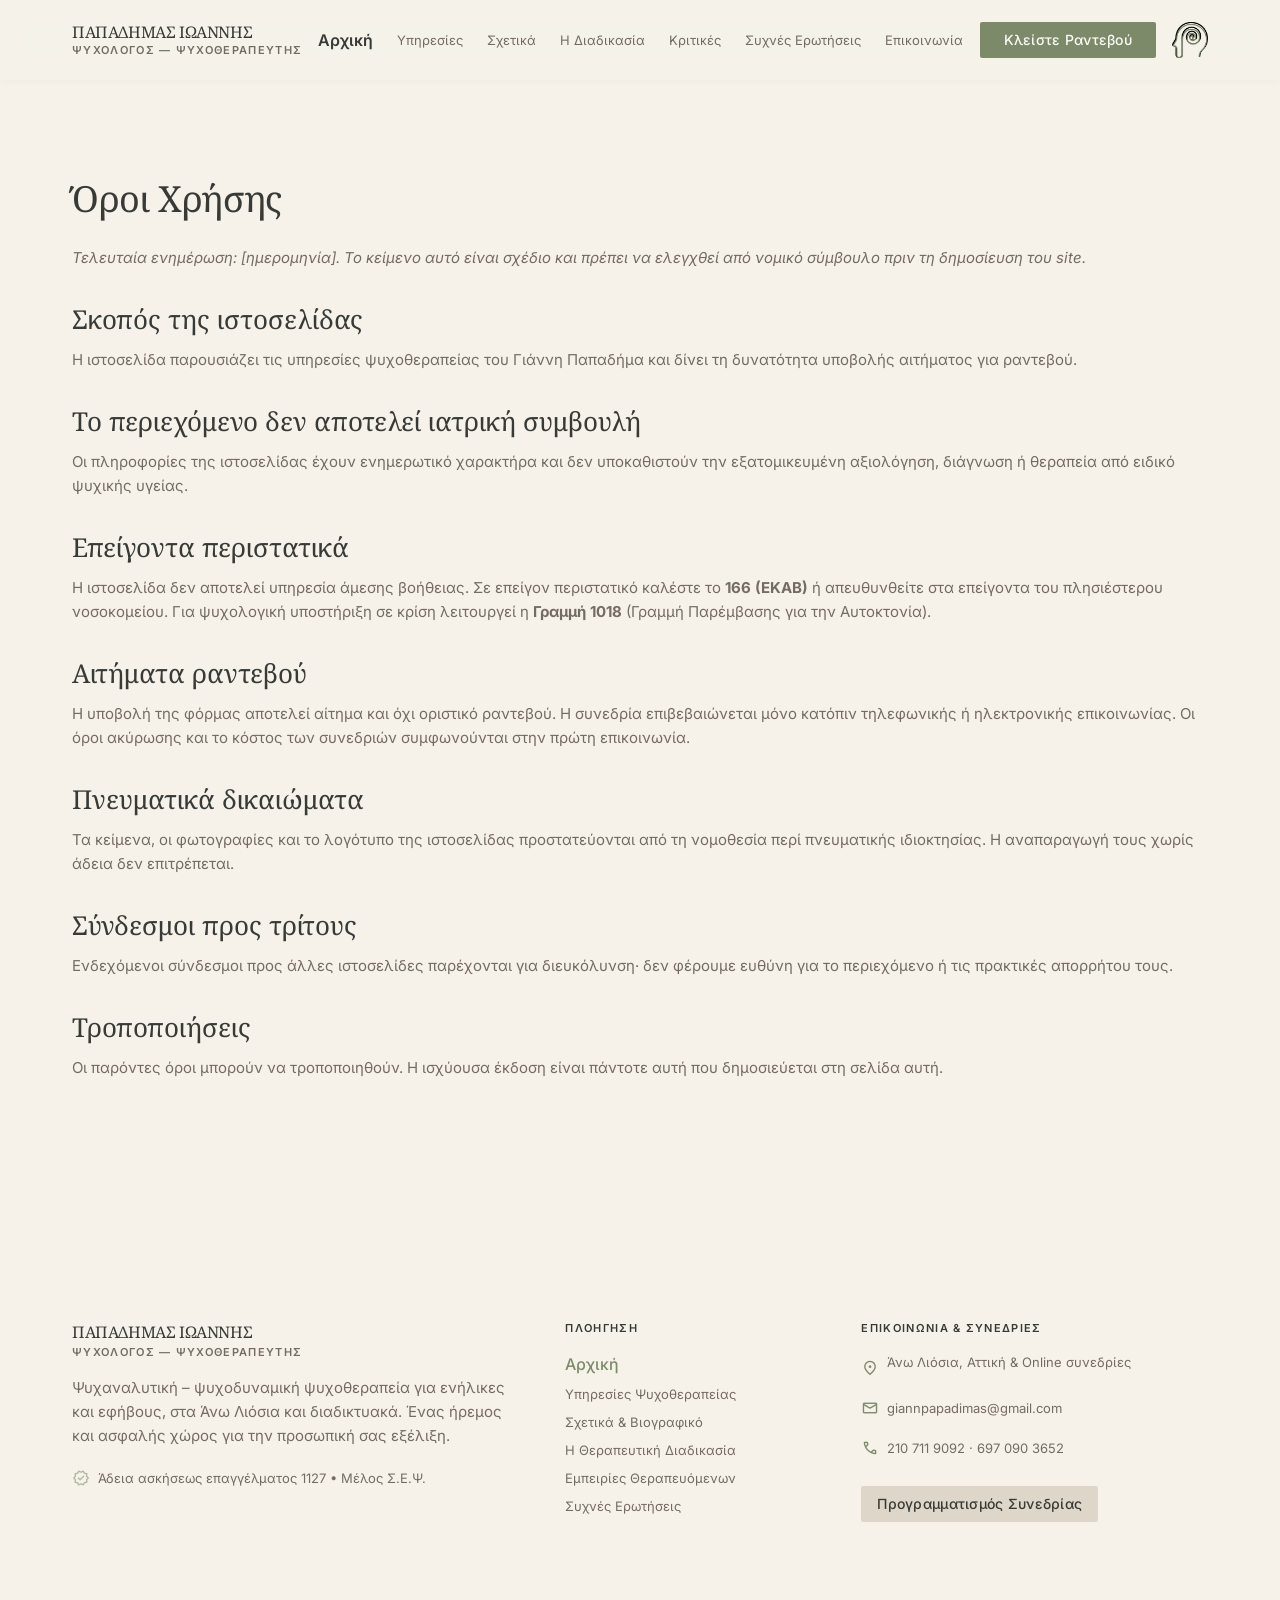
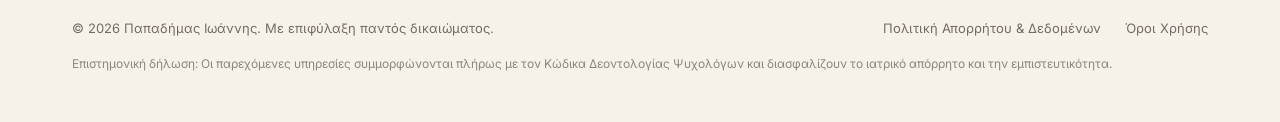
==== oroi-chrisis/index.html @ 51fd32c4 "Δοκιμαστική στατική έκδοση του site του ψυχολόγου Παράγεται από το WordPress έργο psychologist-site." ====
<!DOCTYPE html>
<html lang="el">
<head>
<meta name="robots" content="noindex, nofollow">
<meta charset="UTF-8">
<meta name="viewport" content="width=device-width, initial-scale=1.0">
<title>Όροι Χρήσης &#8211; Παπαδήμας Ιωάννης — Ψυχολόγος</title>
<meta name='robots' content='max-image-preview:large' />
<link rel="preconnect" href="https://fonts.googleapis.com">
<link rel="preconnect" href="https://fonts.gstatic.com" crossorigin>
<link rel="icon" href="../assets/img/favicon.png">
<meta name="theme-color" content="#FAF8F5">
<link rel='dns-prefetch' href='//fonts.googleapis.com' />


<link rel="alternate" title="oEmbed (JSON)" type="application/json+oembed" href="../wp-json/oembed/1.0/embed?url=http%3A%2F%2Flocalhost%3A8080%2Foroi-chrisis%2F" />
<link rel="alternate" title="oEmbed (XML)" type="text/xml+oembed" href="../wp-json/oembed/1.0/embed?url=http%3A%2F%2Flocalhost%3A8080%2Foroi-chrisis%2F&#038;format=xml" />
<style id='wp-img-auto-sizes-contain-inline-css'>
img:is([sizes=auto i],[sizes^="auto," i]){contain-intrinsic-size:3000px 1500px}
/*# sourceURL=wp-img-auto-sizes-contain-inline-css */
</style>
<style id='wp-emoji-styles-inline-css'>

	img.wp-smiley, img.emoji {
		display: inline !important;
		border: none !important;
		box-shadow: none !important;
		height: 1em !important;
		width: 1em !important;
		margin: 0 0.07em !important;
		vertical-align: -0.1em !important;
		background: none !important;
		padding: 0 !important;
	}
/*# sourceURL=wp-emoji-styles-inline-css */
</style>
<style id='wp-block-library-inline-css'>
:root{--wp-block-synced-color:#7a00df;--wp-block-synced-color--rgb:122,0,223;--wp-bound-block-color:var(--wp-block-synced-color);--wp-editor-canvas-background:#ddd;--wp-admin-theme-color:#007cba;--wp-admin-theme-color--rgb:0,124,186;--wp-admin-theme-color-darker-10:#006ba1;--wp-admin-theme-color-darker-10--rgb:0,107,160.5;--wp-admin-theme-color-darker-20:#005a87;--wp-admin-theme-color-darker-20--rgb:0,90,135;--wp-admin-border-width-focus:2px}@media (min-resolution:192dpi){:root{--wp-admin-border-width-focus:1.5px}}.wp-element-button{cursor:pointer}:root .has-very-light-gray-background-color{background-color:#eee}:root .has-very-dark-gray-background-color{background-color:#313131}:root .has-very-light-gray-color{color:#eee}:root .has-very-dark-gray-color{color:#313131}:root .has-vivid-green-cyan-to-vivid-cyan-blue-gradient-background{background:linear-gradient(135deg,#00d084,#0693e3)}:root .has-purple-crush-gradient-background{background:linear-gradient(135deg,#34e2e4,#4721fb 50%,#ab1dfe)}:root .has-hazy-dawn-gradient-background{background:linear-gradient(135deg,#faaca8,#dad0ec)}:root .has-subdued-olive-gradient-background{background:linear-gradient(135deg,#fafae1,#67a671)}:root .has-atomic-cream-gradient-background{background:linear-gradient(135deg,#fdd79a,#004a59)}:root .has-nightshade-gradient-background{background:linear-gradient(135deg,#330968,#31cdcf)}:root .has-midnight-gradient-background{background:linear-gradient(135deg,#020381,#2874fc)}:root{--wp--preset--font-size--normal:16px;--wp--preset--font-size--huge:42px}.has-regular-font-size{font-size:1em}.has-larger-font-size{font-size:2.625em}.has-normal-font-size{font-size:var(--wp--preset--font-size--normal)}.has-huge-font-size{font-size:var(--wp--preset--font-size--huge)}.has-text-align-center{text-align:center}.has-text-align-left{text-align:left}.has-text-align-right{text-align:right}.has-fit-text{white-space:nowrap!important}#end-resizable-editor-section{display:none}.aligncenter{clear:both}.items-justified-left{justify-content:flex-start}.items-justified-center{justify-content:center}.items-justified-right{justify-content:flex-end}.items-justified-space-between{justify-content:space-between}.screen-reader-text{border:0;clip-path:inset(50%);height:1px;margin:-1px;overflow:hidden;padding:0;position:absolute;width:1px;word-wrap:normal!important}.screen-reader-text:focus{background-color:#ddd;clip-path:none;color:#444;display:block;font-size:1em;height:auto;left:5px;line-height:normal;padding:15px 23px 14px;text-decoration:none;top:5px;width:auto;z-index:100000}html :where(.has-border-color){border-style:solid}html :where([style*=border-top-color]){border-top-style:solid}html :where([style*=border-right-color]){border-right-style:solid}html :where([style*=border-bottom-color]){border-bottom-style:solid}html :where([style*=border-left-color]){border-left-style:solid}html :where([style*=border-width]){border-style:solid}html :where([style*=border-top-width]){border-top-style:solid}html :where([style*=border-right-width]){border-right-style:solid}html :where([style*=border-bottom-width]){border-bottom-style:solid}html :where([style*=border-left-width]){border-left-style:solid}html :where(img[class*=wp-image-]){height:auto;max-width:100%}:where(figure){margin:0 0 1em}html :where(.is-position-sticky){--wp-admin--admin-bar--position-offset:var(--wp-admin--admin-bar--height,0px)}@media screen and (max-width:600px){html :where(.is-position-sticky){--wp-admin--admin-bar--position-offset:0px}}

/*# sourceURL=wp-block-library-inline-css */
</style>
<style id='classic-theme-styles-inline-css'>
/*! This file is auto-generated */
.wp-block-button__link{color:#fff;background-color:#32373c;border-radius:9999px;box-shadow:none;text-decoration:none;padding:calc(.667em + 2px) calc(1.333em + 2px);font-size:1.125em}.wp-block-file__button{background:#32373c;color:#fff;text-decoration:none}
/*# sourceURL=/wp-includes/css/classic-themes.min.css */
</style>
<style id='global-styles-inline-css'>
:root{--wp--preset--aspect-ratio--square: 1;--wp--preset--aspect-ratio--4-3: 4/3;--wp--preset--aspect-ratio--3-4: 3/4;--wp--preset--aspect-ratio--3-2: 3/2;--wp--preset--aspect-ratio--2-3: 2/3;--wp--preset--aspect-ratio--16-9: 16/9;--wp--preset--aspect-ratio--9-16: 9/16;--wp--preset--color--black: #000000;--wp--preset--color--cyan-bluish-gray: #abb8c3;--wp--preset--color--white: #ffffff;--wp--preset--color--pale-pink: #f78da7;--wp--preset--color--vivid-red: #cf2e2e;--wp--preset--color--luminous-vivid-orange: #ff6900;--wp--preset--color--luminous-vivid-amber: #fcb900;--wp--preset--color--light-green-cyan: #7bdcb5;--wp--preset--color--vivid-green-cyan: #00d084;--wp--preset--color--pale-cyan-blue: #8ed1fc;--wp--preset--color--vivid-cyan-blue: #0693e3;--wp--preset--color--vivid-purple: #9b51e0;--wp--preset--gradient--vivid-cyan-blue-to-vivid-purple: linear-gradient(135deg,rgb(6,147,227) 0%,rgb(155,81,224) 100%);--wp--preset--gradient--light-green-cyan-to-vivid-green-cyan: linear-gradient(135deg,rgb(122,220,180) 0%,rgb(0,208,130) 100%);--wp--preset--gradient--luminous-vivid-amber-to-luminous-vivid-orange: linear-gradient(135deg,rgb(252,185,0) 0%,rgb(255,105,0) 100%);--wp--preset--gradient--luminous-vivid-orange-to-vivid-red: linear-gradient(135deg,rgb(255,105,0) 0%,rgb(207,46,46) 100%);--wp--preset--gradient--very-light-gray-to-cyan-bluish-gray: linear-gradient(135deg,rgb(238,238,238) 0%,rgb(169,184,195) 100%);--wp--preset--gradient--cool-to-warm-spectrum: linear-gradient(135deg,rgb(74,234,220) 0%,rgb(151,120,209) 20%,rgb(207,42,186) 40%,rgb(238,44,130) 60%,rgb(251,105,98) 80%,rgb(254,248,76) 100%);--wp--preset--gradient--blush-light-purple: linear-gradient(135deg,rgb(255,206,236) 0%,rgb(152,150,240) 100%);--wp--preset--gradient--blush-bordeaux: linear-gradient(135deg,rgb(254,205,165) 0%,rgb(254,45,45) 50%,rgb(107,0,62) 100%);--wp--preset--gradient--luminous-dusk: linear-gradient(135deg,rgb(255,203,112) 0%,rgb(199,81,192) 50%,rgb(65,88,208) 100%);--wp--preset--gradient--pale-ocean: linear-gradient(135deg,rgb(255,245,203) 0%,rgb(182,227,212) 50%,rgb(51,167,181) 100%);--wp--preset--gradient--electric-grass: linear-gradient(135deg,rgb(202,248,128) 0%,rgb(113,206,126) 100%);--wp--preset--gradient--midnight: linear-gradient(135deg,rgb(2,3,129) 0%,rgb(40,116,252) 100%);--wp--preset--font-size--small: 13px;--wp--preset--font-size--medium: 20px;--wp--preset--font-size--large: 36px;--wp--preset--font-size--x-large: 42px;--wp--preset--spacing--20: 0.44rem;--wp--preset--spacing--30: 0.67rem;--wp--preset--spacing--40: 1rem;--wp--preset--spacing--50: 1.5rem;--wp--preset--spacing--60: 2.25rem;--wp--preset--spacing--70: 3.38rem;--wp--preset--spacing--80: 5.06rem;--wp--preset--shadow--natural: 6px 6px 9px rgba(0, 0, 0, 0.2);--wp--preset--shadow--deep: 12px 12px 50px rgba(0, 0, 0, 0.4);--wp--preset--shadow--sharp: 6px 6px 0px rgba(0, 0, 0, 0.2);--wp--preset--shadow--outlined: 6px 6px 0px -3px rgb(255, 255, 255), 6px 6px rgb(0, 0, 0);--wp--preset--shadow--crisp: 6px 6px 0px rgb(0, 0, 0);}:where(.is-layout-flex){gap: 0.5em;}:where(.is-layout-grid){gap: 0.5em;}body .is-layout-flex{display: flex;}.is-layout-flex{flex-wrap: wrap;align-items: center;}.is-layout-flex > :is(*, div){margin: 0;}body .is-layout-grid{display: grid;}.is-layout-grid > :is(*, div){margin: 0;}:where(.wp-block-columns.is-layout-flex){gap: 2em;}:where(.wp-block-columns.is-layout-grid){gap: 2em;}:where(.wp-block-post-template.is-layout-flex){gap: 1.25em;}:where(.wp-block-post-template.is-layout-grid){gap: 1.25em;}.has-black-color{color: var(--wp--preset--color--black) !important;}.has-cyan-bluish-gray-color{color: var(--wp--preset--color--cyan-bluish-gray) !important;}.has-white-color{color: var(--wp--preset--color--white) !important;}.has-pale-pink-color{color: var(--wp--preset--color--pale-pink) !important;}.has-vivid-red-color{color: var(--wp--preset--color--vivid-red) !important;}.has-luminous-vivid-orange-color{color: var(--wp--preset--color--luminous-vivid-orange) !important;}.has-luminous-vivid-amber-color{color: var(--wp--preset--color--luminous-vivid-amber) !important;}.has-light-green-cyan-color{color: var(--wp--preset--color--light-green-cyan) !important;}.has-vivid-green-cyan-color{color: var(--wp--preset--color--vivid-green-cyan) !important;}.has-pale-cyan-blue-color{color: var(--wp--preset--color--pale-cyan-blue) !important;}.has-vivid-cyan-blue-color{color: var(--wp--preset--color--vivid-cyan-blue) !important;}.has-vivid-purple-color{color: var(--wp--preset--color--vivid-purple) !important;}.has-black-background-color{background-color: var(--wp--preset--color--black) !important;}.has-cyan-bluish-gray-background-color{background-color: var(--wp--preset--color--cyan-bluish-gray) !important;}.has-white-background-color{background-color: var(--wp--preset--color--white) !important;}.has-pale-pink-background-color{background-color: var(--wp--preset--color--pale-pink) !important;}.has-vivid-red-background-color{background-color: var(--wp--preset--color--vivid-red) !important;}.has-luminous-vivid-orange-background-color{background-color: var(--wp--preset--color--luminous-vivid-orange) !important;}.has-luminous-vivid-amber-background-color{background-color: var(--wp--preset--color--luminous-vivid-amber) !important;}.has-light-green-cyan-background-color{background-color: var(--wp--preset--color--light-green-cyan) !important;}.has-vivid-green-cyan-background-color{background-color: var(--wp--preset--color--vivid-green-cyan) !important;}.has-pale-cyan-blue-background-color{background-color: var(--wp--preset--color--pale-cyan-blue) !important;}.has-vivid-cyan-blue-background-color{background-color: var(--wp--preset--color--vivid-cyan-blue) !important;}.has-vivid-purple-background-color{background-color: var(--wp--preset--color--vivid-purple) !important;}.has-black-border-color{border-color: var(--wp--preset--color--black) !important;}.has-cyan-bluish-gray-border-color{border-color: var(--wp--preset--color--cyan-bluish-gray) !important;}.has-white-border-color{border-color: var(--wp--preset--color--white) !important;}.has-pale-pink-border-color{border-color: var(--wp--preset--color--pale-pink) !important;}.has-vivid-red-border-color{border-color: var(--wp--preset--color--vivid-red) !important;}.has-luminous-vivid-orange-border-color{border-color: var(--wp--preset--color--luminous-vivid-orange) !important;}.has-luminous-vivid-amber-border-color{border-color: var(--wp--preset--color--luminous-vivid-amber) !important;}.has-light-green-cyan-border-color{border-color: var(--wp--preset--color--light-green-cyan) !important;}.has-vivid-green-cyan-border-color{border-color: var(--wp--preset--color--vivid-green-cyan) !important;}.has-pale-cyan-blue-border-color{border-color: var(--wp--preset--color--pale-cyan-blue) !important;}.has-vivid-cyan-blue-border-color{border-color: var(--wp--preset--color--vivid-cyan-blue) !important;}.has-vivid-purple-border-color{border-color: var(--wp--preset--color--vivid-purple) !important;}.has-vivid-cyan-blue-to-vivid-purple-gradient-background{background: var(--wp--preset--gradient--vivid-cyan-blue-to-vivid-purple) !important;}.has-light-green-cyan-to-vivid-green-cyan-gradient-background{background: var(--wp--preset--gradient--light-green-cyan-to-vivid-green-cyan) !important;}.has-luminous-vivid-amber-to-luminous-vivid-orange-gradient-background{background: var(--wp--preset--gradient--luminous-vivid-amber-to-luminous-vivid-orange) !important;}.has-luminous-vivid-orange-to-vivid-red-gradient-background{background: var(--wp--preset--gradient--luminous-vivid-orange-to-vivid-red) !important;}.has-very-light-gray-to-cyan-bluish-gray-gradient-background{background: var(--wp--preset--gradient--very-light-gray-to-cyan-bluish-gray) !important;}.has-cool-to-warm-spectrum-gradient-background{background: var(--wp--preset--gradient--cool-to-warm-spectrum) !important;}.has-blush-light-purple-gradient-background{background: var(--wp--preset--gradient--blush-light-purple) !important;}.has-blush-bordeaux-gradient-background{background: var(--wp--preset--gradient--blush-bordeaux) !important;}.has-luminous-dusk-gradient-background{background: var(--wp--preset--gradient--luminous-dusk) !important;}.has-pale-ocean-gradient-background{background: var(--wp--preset--gradient--pale-ocean) !important;}.has-electric-grass-gradient-background{background: var(--wp--preset--gradient--electric-grass) !important;}.has-midnight-gradient-background{background: var(--wp--preset--gradient--midnight) !important;}.has-small-font-size{font-size: var(--wp--preset--font-size--small) !important;}.has-medium-font-size{font-size: var(--wp--preset--font-size--medium) !important;}.has-large-font-size{font-size: var(--wp--preset--font-size--large) !important;}.has-x-large-font-size{font-size: var(--wp--preset--font-size--x-large) !important;}
/*# sourceURL=global-styles-inline-css */
</style>

<link rel='stylesheet' id='papadimas-fonts-css' href='https://fonts.googleapis.com/css2?family=Inter:wght@400;500;600&#038;family=Noto+Serif:ital,wght@0,400;0,500;1,400&#038;display=swap' media='all' />
<link rel='stylesheet' id='papadimas-icons-css' href='https://fonts.googleapis.com/css2?family=Material+Symbols+Outlined:opsz,wght,FILL,GRAD@24,400,0,0&#038;display=swap' media='all' />
<link rel='stylesheet' id='papadimas-app-css' href='../assets/css/app.css' media='all' />


<link rel="canonical" href="../oroi-chrisis/" />
<link rel='shortlink' href='../?p=7' />
</head>
<body class="wp-singular page-template-default page page-id-7 wp-embed-responsive wp-theme-papadimas bg-surface font-body-md text-body antialiased">
<a class="sr-only focus:not-sr-only focus:absolute focus:z-[100] focus:top-2 focus:left-2 focus:bg-primary focus:text-on-primary focus:px-4 focus:py-2 focus:rounded" href="#main-content">Μετάβαση στο περιεχόμενο</a>
<header class="fixed top-0 w-full z-50 bg-surface/90 backdrop-blur-md shadow-[0_1px_8px_rgba(0,0,0,0.03)]"><div class="h-20 max-w-[1200px] mx-auto px-gutter-mobile lg:px-gutter-desktop flex items-center justify-between gap-space-md"><a class="flex items-center gap-space-sm group text-left" data-path="home" href="#top"><div class="flex flex-col"><span class="font-headline-sm text-text-heading tracking-tight leading-tight group-hover:text-primary transition-colors">ΠΑΠΑΔΗΜΑΣ ΙΩΑΝΝΗΣ</span><span class="font-label-eyebrow text-label-eyebrow text-text-muted uppercase">Ψυχολόγος — Ψυχοθεραπευτής</span></div></a><nav class="hidden xl:flex items-center gap-space-lg" data-active-classes="text-text-heading font-semibold"><a aria-current="page" class="transition-colors text-text-heading font-semibold" data-path="home" href="#top">Αρχική</a><a class="font-body-sm text-body-sm text-on-surface-variant hover:text-on-surface transition-colors" data-path="services" href="#services-curated">Υπηρεσίες</a><a class="font-body-sm text-body-sm text-on-surface-variant hover:text-on-surface transition-colors" data-path="about" href="#about">Σχετικά</a><a class="font-body-sm text-body-sm text-on-surface-variant hover:text-on-surface transition-colors" data-path="process" href="#process">Η Διαδικασία</a><a class="font-body-sm text-body-sm text-on-surface-variant hover:text-on-surface transition-colors" data-path="reviews" href="#reviews">Κριτικές</a><a class="font-body-sm text-body-sm text-on-surface-variant hover:text-on-surface transition-colors" data-path="faq" href="#faq">Συχνές Ερωτήσεις</a><a class="font-body-sm text-body-sm text-on-surface-variant hover:text-on-surface transition-colors" data-path="contact" href="#appointment-booking">Επικοινωνία</a></nav><div class="flex items-center gap-space-md"><a class="hidden sm:inline-flex items-center justify-center font-label-button text-label-button px-space-lg py-space-xs rounded bg-primary text-on-primary hover:bg-primary-container hover:text-on-primary transition-colors duration-200" data-path="booking" href="#appointment-booking">Κλείστε Ραντεβού</a><img alt="Λογότυπο Παπαδήμας Ιωάννης" class="w-9 h-9 object-contain" src="../assets/img/logo.png"/><button aria-label="Μενού" aria-expanded="false" aria-controls="mobile-menu" data-menu-toggle class="xl:hidden p-space-2xs text-on-surface hover:text-primary focus:outline-none"><span class="material-symbols-outlined text-2xl">menu</span></button></div></div>
<div class="hidden xl:hidden border-t border-border-subtle bg-surface/95 backdrop-blur-md" data-menu-panel id="mobile-menu">
<nav class="max-w-[1200px] mx-auto px-gutter-mobile py-space-md flex flex-col gap-space-sm">
<a class="font-body-md text-body-md text-on-surface-variant hover:text-on-surface transition-colors" href="#top">Αρχική</a>
<a class="font-body-md text-body-md text-on-surface-variant hover:text-on-surface transition-colors" href="#services-curated">Υπηρεσίες</a>
<a class="font-body-md text-body-md text-on-surface-variant hover:text-on-surface transition-colors" href="#about">Σχετικά</a>
<a class="font-body-md text-body-md text-on-surface-variant hover:text-on-surface transition-colors" href="#process">Η Διαδικασία</a>
<a class="font-body-md text-body-md text-on-surface-variant hover:text-on-surface transition-colors" href="#reviews">Κριτικές</a>
<a class="font-body-md text-body-md text-on-surface-variant hover:text-on-surface transition-colors" href="#faq">Συχνές Ερωτήσεις</a>
<a class="font-body-md text-body-md text-on-surface-variant hover:text-on-surface transition-colors" href="#appointment-booking">Επικοινωνία</a>
<a class="mt-space-xs inline-flex items-center justify-center font-label-button text-label-button px-space-lg py-space-sm rounded bg-primary text-on-primary" href="#appointment-booking">Κλείστε Ραντεβού</a>
</nav>
</div></header>
<main id="main-content" class="w-full pt-20 bg-surface min-h-screen"><div class="flex flex-col w-full">
<div class="max-w-[1200px] mx-auto px-gutter-mobile lg:px-gutter-desktop py-space-4xl">
	<article class="mb-space-3xl post-7 page type-page status-publish hentry">
		<h1 class="font-headline-lg text-headline-lg-mobile lg:text-headline-lg text-text-heading mb-space-lg">Όροι Χρήσης</h1>
		<div class="font-body-md text-body-md text-text-body [&_p]:mb-space-md [&_h2]:font-headline-md [&_h2]:text-headline-md [&_h2]:text-text-heading [&_h2]:mt-space-xl [&_h2]:mb-space-sm [&_a]:underline"><p><em>Τελευταία ενημέρωση: [ημερομηνία]. Το κείμενο αυτό είναι σχέδιο και πρέπει να ελεγχθεί από νομικό σύμβουλο πριν τη δημοσίευση του site.</em></p>
<h2>Σκοπός της ιστοσελίδας</h2>
<p>Η ιστοσελίδα παρουσιάζει τις υπηρεσίες ψυχοθεραπείας του Γιάννη Παπαδήμα και δίνει τη δυνατότητα υποβολής αιτήματος για ραντεβού.</p>
<h2>Το περιεχόμενο δεν αποτελεί ιατρική συμβουλή</h2>
<p>Οι πληροφορίες της ιστοσελίδας έχουν ενημερωτικό χαρακτήρα και δεν υποκαθιστούν την εξατομικευμένη αξιολόγηση, διάγνωση ή θεραπεία από ειδικό ψυχικής υγείας.</p>
<h2>Επείγοντα περιστατικά</h2>
<p>Η ιστοσελίδα δεν αποτελεί υπηρεσία άμεσης βοήθειας. Σε επείγον περιστατικό καλέστε το <strong>166 (ΕΚΑΒ)</strong> ή απευθυνθείτε στα επείγοντα του πλησιέστερου νοσοκομείου. Για ψυχολογική υποστήριξη σε κρίση λειτουργεί η <strong>Γραμμή 1018</strong> (Γραμμή Παρέμβασης για την Αυτοκτονία).</p>
<h2>Αιτήματα ραντεβού</h2>
<p>Η υποβολή της φόρμας αποτελεί αίτημα και όχι οριστικό ραντεβού. Η συνεδρία επιβεβαιώνεται μόνο κατόπιν τηλεφωνικής ή ηλεκτρονικής επικοινωνίας. Οι όροι ακύρωσης και το κόστος των συνεδριών συμφωνούνται στην πρώτη επικοινωνία.</p>
<h2>Πνευματικά δικαιώματα</h2>
<p>Τα κείμενα, οι φωτογραφίες και το λογότυπο της ιστοσελίδας προστατεύονται από τη νομοθεσία περί πνευματικής ιδιοκτησίας. Η αναπαραγωγή τους χωρίς άδεια δεν επιτρέπεται.</p>
<h2>Σύνδεσμοι προς τρίτους</h2>
<p>Ενδεχόμενοι σύνδεσμοι προς άλλες ιστοσελίδες παρέχονται για διευκόλυνση· δεν φέρουμε ευθύνη για το περιεχόμενο ή τις πρακτικές απορρήτου τους.</p>
<h2>Τροποποιήσεις</h2>
<p>Οι παρόντες όροι μπορούν να τροποποιηθούν. Η ισχύουσα έκδοση είναι πάντοτε αυτή που δημοσιεύεται στη σελίδα αυτή.</p>
</div>
	</article>
</div>
</div></main>
<footer class="w-full bg-surface-container-low"><div class="max-w-[1200px] mx-auto px-gutter-mobile lg:px-gutter-desktop pt-space-3xl pb-space-2xl"><div class="grid grid-cols-1 md:grid-cols-12 gap-space-2xl mb-space-3xl"><div class="md:col-span-5 flex flex-col items-start gap-space-md"><div class="flex items-center gap-space-sm"><div class="flex flex-col"><span class="font-headline-sm text-text-heading tracking-tight">ΠΑΠΑΔΗΜΑΣ ΙΩΑΝΝΗΣ</span><span class="font-label-eyebrow text-label-eyebrow text-text-muted uppercase">Ψυχολόγος — Ψυχοθεραπευτής</span></div></div><p class="font-body-md text-body-md text-text-body max-w-md">Ψυχαναλυτική – ψυχοδυναμική ψυχοθεραπεία για ενήλικες και εφήβους, στα Άνω Λιόσια και διαδικτυακά. Ένας ήρεμος και ασφαλής χώρος για την προσωπική σας εξέλιξη.</p><div class="flex items-center gap-space-xs text-text-muted font-body-sm text-body-sm"><span class="material-symbols-outlined text-lg text-accent-sage">verified</span><span>Άδεια ασκήσεως επαγγέλματος 1127 • Μέλος Σ.Ε.Ψ.</span></div></div><div class="md:col-span-3 flex flex-col gap-space-md"><span class="font-label-eyebrow text-label-eyebrow uppercase text-text-heading font-semibold">Πλοηγηση</span><nav class="flex flex-col gap-space-xs" data-active-classes="text-primary font-medium"><a aria-current="page" class="transition-colors text-primary font-medium" data-path="home" href="#top">Αρχική</a><a class="font-body-sm text-body-sm text-on-surface-variant hover:text-on-surface transition-colors" data-path="services" href="#services-curated">Υπηρεσίες Ψυχοθεραπείας</a><a class="font-body-sm text-body-sm text-on-surface-variant hover:text-on-surface transition-colors" data-path="about" href="#about">Σχετικά &amp; Βιογραφικό</a><a class="font-body-sm text-body-sm text-on-surface-variant hover:text-on-surface transition-colors" data-path="process" href="#process">Η Θεραπευτική Διαδικασία</a><a class="font-body-sm text-body-sm text-on-surface-variant hover:text-on-surface transition-colors" data-path="reviews" href="#reviews">Εμπειρίες Θεραπευόμενων</a><a class="font-body-sm text-body-sm text-on-surface-variant hover:text-on-surface transition-colors" data-path="faq" href="#faq">Συχνές Ερωτήσεις</a></nav></div><div class="md:col-span-4 flex flex-col gap-space-md"><span class="font-label-eyebrow text-label-eyebrow uppercase text-text-heading font-semibold">Επικοινωνια &amp; Συνεδριες</span><div class="flex flex-col gap-space-sm font-body-sm text-body-sm text-text-body"><div class="flex items-start gap-space-xs"><span class="material-symbols-outlined text-lg text-secondary mt-0.5">location_on</span><a class="hover:text-primary transition-colors" href="https://www.google.com/maps/search/?api=1&#038;query=%CE%9B.%20%CE%A6%CF%85%CE%BB%CE%AE%CF%82%2083%2C%20%CE%86%CE%BD%CF%89%20%CE%9B%CE%B9%CF%8C%CF%83%CE%B9%CE%B1%2013341" target="_blank" rel="noopener">Άνω Λιόσια, Αττική &amp; Online συνεδρίες<span class="sr-only"> — άνοιγμα στους Χάρτες Google</span></a></div><div class="flex items-center gap-space-xs"><span class="material-symbols-outlined text-lg text-secondary">mail</span><a class="hover:text-primary transition-colors" href="mailto:giannpapadimas@gmail.com">giannpapadimas@gmail.com</a></div><div class="flex items-center gap-space-xs"><span class="material-symbols-outlined text-lg text-secondary">call</span><span><a class="hover:text-primary transition-colors" href="tel:+302107119092">210 711 9092</a> &middot; <a class="hover:text-primary transition-colors" href="tel:+306970903652">697 090 3652</a></span></div></div><div class="mt-space-xs"><a class="inline-flex items-center justify-center font-label-button text-label-button px-space-md py-space-xs rounded bg-surface-container hover:bg-surface-container-high text-on-surface transition-colors duration-200" data-path="booking" href="#appointment-booking">Προγραμματισμός Συνεδρίας</a></div></div></div><div class="pt-space-lg flex flex-col md:flex-row items-center justify-between gap-space-md font-body-sm text-body-sm text-text-muted text-center md:text-left"><p>&copy; 2026 Παπαδήμας Ιωάννης. Με επιφύλαξη παντός δικαιώματος.</p><div class="flex items-center gap-space-lg"><a class="hover:text-on-surface transition-colors" data-path="privacy-policy" href="../politiki-aporritou/">Πολιτική Απορρήτου &amp; Δεδομένων</a><a class="hover:text-on-surface transition-colors" data-path="terms-of-service" href="../oroi-chrisis/">Όροι Χρήσης</a></div></div><div class="mt-space-md text-center md:text-left font-body-sm text-body-sm text-text-muted opacity-80"><p class="text-xs leading-relaxed">Επιστημονική δήλωση: Οι παρεχόμενες υπηρεσίες συμμορφώνονται πλήρως με τον Κώδικα Δεοντολογίας Ψυχολόγων και διασφαλίζουν το ιατρικό απόρρητο και την εμπιστευτικότητα.</p></div></div></footer>
<script type="speculationrules">
{"prefetch":[{"source":"document","where":{"and":[{"href_matches":"/*"},{"not":{"href_matches":["/wp-*.php","/wp-admin/*","/wp-content/uploads/*","/wp-content/*","/wp-content/plugins/*","/wp-content/themes/papadimas/*","/*\\?(.+)"]}},{"not":{"selector_matches":"a[rel~=\"nofollow\"]"}},{"not":{"selector_matches":".no-prefetch, .no-prefetch a"}}]},"eagerness":"conservative"}]}
</script>
<script src="../assets/js/site.js" id="papadimas-site-js"></script>
<script id="wp-emoji-settings" type="application/json">
{"baseUrl":"https://s.w.org/images/core/emoji/17.0.2/72x72/","ext":".png","svgUrl":"https://s.w.org/images/core/emoji/17.0.2/svg/","svgExt":".svg","source":{"concatemoji":"../wp-includes/js/wp-emoji-release.min.js?ver=6.9.4"}}
</script>
<script type="module">
/*! This file is auto-generated */
const a=JSON.parse(document.getElementById("wp-emoji-settings").textContent),o=(window._wpemojiSettings=a,"wpEmojiSettingsSupports"),s=["flag","emoji"];function i(e){try{var t={supportTests:e,timestamp:(new Date).valueOf()};sessionStorage.setItem(o,JSON.stringify(t))}catch(e){}}function c(e,t,n){e.clearRect(0,0,e.canvas.width,e.canvas.height),e.fillText(t,0,0);t=new Uint32Array(e.getImageData(0,0,e.canvas.width,e.canvas.height).data);e.clearRect(0,0,e.canvas.width,e.canvas.height),e.fillText(n,0,0);const a=new Uint32Array(e.getImageData(0,0,e.canvas.width,e.canvas.height).data);return t.every((e,t)=>e===a[t])}function p(e,t){e.clearRect(0,0,e.canvas.width,e.canvas.height),e.fillText(t,0,0);var n=e.getImageData(16,16,1,1);for(let e=0;e<n.data.length;e++)if(0!==n.data[e])return!1;return!0}function u(e,t,n,a){switch(t){case"flag":return n(e,"\ud83c\udff3\ufe0f\u200d\u26a7\ufe0f","\ud83c\udff3\ufe0f\u200b\u26a7\ufe0f")?!1:!n(e,"\ud83c\udde8\ud83c\uddf6","\ud83c\udde8\u200b\ud83c\uddf6")&&!n(e,"\ud83c\udff4\udb40\udc67\udb40\udc62\udb40\udc65\udb40\udc6e\udb40\udc67\udb40\udc7f","\ud83c\udff4\u200b\udb40\udc67\u200b\udb40\udc62\u200b\udb40\udc65\u200b\udb40\udc6e\u200b\udb40\udc67\u200b\udb40\udc7f");case"emoji":return!a(e,"\ud83e\u1fac8")}return!1}function f(e,t,n,a){let r;const o=(r="undefined"!=typeof WorkerGlobalScope&&self instanceof WorkerGlobalScope?new OffscreenCanvas(300,150):document.createElement("canvas")).getContext("2d",{willReadFrequently:!0}),s=(o.textBaseline="top",o.font="600 32px Arial",{});return e.forEach(e=>{s[e]=t(o,e,n,a)}),s}function r(e){var t=document.createElement("script");t.src=e,t.defer=!0,document.head.appendChild(t)}a.supports={everything:!0,everythingExceptFlag:!0},new Promise(t=>{let n=function(){try{var e=JSON.parse(sessionStorage.getItem(o));if("object"==typeof e&&"number"==typeof e.timestamp&&(new Date).valueOf()<e.timestamp+604800&&"object"==typeof e.supportTests)return e.supportTests}catch(e){}return null}();if(!n){if("undefined"!=typeof Worker&&"undefined"!=typeof OffscreenCanvas&&"undefined"!=typeof URL&&URL.createObjectURL&&"undefined"!=typeof Blob)try{var e="postMessage("+f.toString()+"("+[JSON.stringify(s),u.toString(),c.toString(),p.toString()].join(",")+"));",a=new Blob([e],{type:"text/javascript"});const r=new Worker(URL.createObjectURL(a),{name:"wpTestEmojiSupports"});return void(r.onmessage=e=>{i(n=e.data),r.terminate(),t(n)})}catch(e){}i(n=f(s,u,c,p))}t(n)}).then(e=>{for(const n in e)a.supports[n]=e[n],a.supports.everything=a.supports.everything&&a.supports[n],"flag"!==n&&(a.supports.everythingExceptFlag=a.supports.everythingExceptFlag&&a.supports[n]);var t;a.supports.everythingExceptFlag=a.supports.everythingExceptFlag&&!a.supports.flag,a.supports.everything||((t=a.source||{}).concatemoji?r(t.concatemoji):t.wpemoji&&t.twemoji&&(r(t.twemoji),r(t.wpemoji)))});
//# sourceURL=../wp-includes/js/wp-emoji-loader.min.js
</script>

<script>
/* Δοκιμαστική έκδοση: χωρίς server, η φόρμα ανοίγει το email του επισκέπτη. */
document.addEventListener('submit', function (e) {
	var form = e.target.closest('form');
	if (!form || !form.querySelector('[name="first_name"]')) { return; }
	e.preventDefault();
	var v = function (n) {
		var el = form.querySelector('[name="' + n + '"]');
		return el ? el.value.trim() : '';
	};
	var body = [
		'Ονοματεπώνυμο: ' + v('first_name') + ' ' + v('last_name'),
		'Email: ' + v('email'),
		'Τηλέφωνο: ' + v('phone'),
		'Υπηρεσία: ' + v('service'),
		'Επιθυμητή ώρα επικοινωνίας: ' + v('preferred_time'),
		'',
		'Μήνυμα:',
		v('message') || '(κενό)'
	].join('\n');
	window.location.href = 'mailto:giannpapadimas@gmail.com'
		+ '?subject=' + encodeURIComponent('Αίτημα ραντεβού — ' + v('first_name') + ' ' + v('last_name'))
		+ '&body=' + encodeURIComponent(body);
});
</script>

</body>
</html>
---- assets/css/app.css ----
*,:after,:before{--tw-border-spacing-x:0;--tw-border-spacing-y:0;--tw-translate-x:0;--tw-translate-y:0;--tw-rotate:0;--tw-skew-x:0;--tw-skew-y:0;--tw-scale-x:1;--tw-scale-y:1;--tw-pan-x: ;--tw-pan-y: ;--tw-pinch-zoom: ;--tw-scroll-snap-strictness:proximity;--tw-gradient-from-position: ;--tw-gradient-via-position: ;--tw-gradient-to-position: ;--tw-ordinal: ;--tw-slashed-zero: ;--tw-numeric-figure: ;--tw-numeric-spacing: ;--tw-numeric-fraction: ;--tw-ring-inset: ;--tw-ring-offset-width:0px;--tw-ring-offset-color:#fff;--tw-ring-color:rgba(59,130,246,.5);--tw-ring-offset-shadow:0 0 #0000;--tw-ring-shadow:0 0 #0000;--tw-shadow:0 0 #0000;--tw-shadow-colored:0 0 #0000;--tw-blur: ;--tw-brightness: ;--tw-contrast: ;--tw-grayscale: ;--tw-hue-rotate: ;--tw-invert: ;--tw-saturate: ;--tw-sepia: ;--tw-drop-shadow: ;--tw-backdrop-blur: ;--tw-backdrop-brightness: ;--tw-backdrop-contrast: ;--tw-backdrop-grayscale: ;--tw-backdrop-hue-rotate: ;--tw-backdrop-invert: ;--tw-backdrop-opacity: ;--tw-backdrop-saturate: ;--tw-backdrop-sepia: ;--tw-contain-size: ;--tw-contain-layout: ;--tw-contain-paint: ;--tw-contain-style: }::backdrop{--tw-border-spacing-x:0;--tw-border-spacing-y:0;--tw-translate-x:0;--tw-translate-y:0;--tw-rotate:0;--tw-skew-x:0;--tw-skew-y:0;--tw-scale-x:1;--tw-scale-y:1;--tw-pan-x: ;--tw-pan-y: ;--tw-pinch-zoom: ;--tw-scroll-snap-strictness:proximity;--tw-gradient-from-position: ;--tw-gradient-via-position: ;--tw-gradient-to-position: ;--tw-ordinal: ;--tw-slashed-zero: ;--tw-numeric-figure: ;--tw-numeric-spacing: ;--tw-numeric-fraction: ;--tw-ring-inset: ;--tw-ring-offset-width:0px;--tw-ring-offset-color:#fff;--tw-ring-color:rgba(59,130,246,.5);--tw-ring-offset-shadow:0 0 #0000;--tw-ring-shadow:0 0 #0000;--tw-shadow:0 0 #0000;--tw-shadow-colored:0 0 #0000;--tw-blur: ;--tw-brightness: ;--tw-contrast: ;--tw-grayscale: ;--tw-hue-rotate: ;--tw-invert: ;--tw-saturate: ;--tw-sepia: ;--tw-drop-shadow: ;--tw-backdrop-blur: ;--tw-backdrop-brightness: ;--tw-backdrop-contrast: ;--tw-backdrop-grayscale: ;--tw-backdrop-hue-rotate: ;--tw-backdrop-invert: ;--tw-backdrop-opacity: ;--tw-backdrop-saturate: ;--tw-backdrop-sepia: ;--tw-contain-size: ;--tw-contain-layout: ;--tw-contain-paint: ;--tw-contain-style: }/*! tailwindcss v3.4.17 | MIT License | https://tailwindcss.com*/*,:after,:before{box-sizing:border-box;border:0 solid #e5e7eb}:after,:before{--tw-content:""}:host,html{line-height:1.5;-webkit-text-size-adjust:100%;-moz-tab-size:4;-o-tab-size:4;tab-size:4;font-family:ui-sans-serif,system-ui,sans-serif,Apple Color Emoji,Segoe UI Emoji,Segoe UI Symbol,Noto Color Emoji;font-feature-settings:normal;font-variation-settings:normal;-webkit-tap-highlight-color:transparent}body{margin:0;line-height:inherit}hr{height:0;color:inherit;border-top-width:1px}abbr:where([title]){-webkit-text-decoration:underline dotted;text-decoration:underline dotted}h1,h2,h3,h4,h5,h6{font-size:inherit;font-weight:inherit}a{color:inherit;text-decoration:inherit}b,strong{font-weight:bolder}code,kbd,pre,samp{font-family:ui-monospace,SFMono-Regular,Menlo,Monaco,Consolas,Liberation Mono,Courier New,monospace;font-feature-settings:normal;font-variation-settings:normal;font-size:1em}small{font-size:80%}sub,sup{font-size:75%;line-height:0;position:relative;vertical-align:baseline}sub{bottom:-.25em}sup{top:-.5em}table{text-indent:0;border-color:inherit;border-collapse:collapse}button,input,optgroup,select,textarea{font-family:inherit;font-feature-settings:inherit;font-variation-settings:inherit;font-size:100%;font-weight:inherit;line-height:inherit;letter-spacing:inherit;color:inherit;margin:0;padding:0}button,select{text-transform:none}button,input:where([type=button]),input:where([type=reset]),input:where([type=submit]){-webkit-appearance:button;background-color:transparent;background-image:none}:-moz-focusring{outline:auto}:-moz-ui-invalid{box-shadow:none}progress{vertical-align:baseline}::-webkit-inner-spin-button,::-webkit-outer-spin-button{height:auto}[type=search]{-webkit-appearance:textfield;outline-offset:-2px}::-webkit-search-decoration{-webkit-appearance:none}::-webkit-file-upload-button{-webkit-appearance:button;font:inherit}summary{display:list-item}blockquote,dd,dl,figure,h1,h2,h3,h4,h5,h6,hr,p,pre{margin:0}fieldset{margin:0}fieldset,legend{padding:0}menu,ol,ul{list-style:none;margin:0;padding:0}dialog{padding:0}textarea{resize:vertical}input::-moz-placeholder,textarea::-moz-placeholder{opacity:1;color:#9ca3af}input::placeholder,textarea::placeholder{opacity:1;color:#9ca3af}[role=button],button{cursor:pointer}:disabled{cursor:default}audio,canvas,embed,iframe,img,object,svg,video{display:block;vertical-align:middle}img,video{max-width:100%;height:auto}[hidden]:where(:not([hidden=until-found])){display:none}html{scroll-behavior:smooth}body{overscroll-behavior:none}main>:first-child{margin-top:0!important}main>:last-child{margin-bottom:0!important}.material-symbols-outlined{font-family:Material Symbols Outlined;font-weight:400;font-style:normal;line-height:1;letter-spacing:normal;text-transform:none;display:inline-block;white-space:nowrap;word-wrap:normal;direction:ltr;-webkit-font-feature-settings:"liga";-webkit-font-smoothing:antialiased}.sr-only{position:absolute;width:1px;height:1px;padding:0;margin:-1px;overflow:hidden;clip:rect(0,0,0,0);white-space:nowrap;border-width:0}.fixed{position:fixed}.absolute{position:absolute}.relative{position:relative}.inset-0{inset:0}.-bottom-6{bottom:-1.5rem}.-right-4{right:-1rem}.bottom-4{bottom:1rem}.bottom-6{bottom:1.5rem}.left-6{left:1.5rem}.right-4{right:1rem}.right-6{right:1.5rem}.top-0{top:0}.z-50{z-index:50}.mx-auto{margin-left:auto;margin-right:auto}.mb-1{margin-bottom:.25rem}.mb-space-2xl{margin-bottom:3rem}.mb-space-2xs{margin-bottom:.25rem}.mb-space-3xl{margin-bottom:4.5rem}.mb-space-lg{margin-bottom:1.5rem}.mb-space-md{margin-bottom:1rem}.mb-space-sm{margin-bottom:.75rem}.mb-space-xl{margin-bottom:2rem}.mb-space-xs{margin-bottom:.5rem}.ml-2{margin-left:.5rem}.mt-0\.5{margin-top:.125rem}.mt-1,.mt-space-2xs{margin-top:.25rem}.mt-space-lg{margin-top:1.5rem}.mt-space-md{margin-top:1rem}.mt-space-sm{margin-top:.75rem}.mt-space-xs{margin-top:.5rem}.block{display:block}.flex{display:flex}.inline-flex{display:inline-flex}.grid{display:grid}.hidden{display:none}.aspect-\[16\/10\]{aspect-ratio:16/10}.aspect-\[21\/9\]{aspect-ratio:21/9}.aspect-\[4\/5\]{aspect-ratio:4/5}.aspect-square{aspect-ratio:1/1}.h-0\.5{height:.125rem}.h-10{height:2.5rem}.h-12{height:3rem}.h-20{height:5rem}.h-4{height:1rem}.h-6{height:1.5rem}.h-9{height:2.25rem}.h-full{height:100%}.min-h-screen{min-height:100vh}.w-10{width:2.5rem}.w-12{width:3rem}.w-4{width:1rem}.w-6{width:1.5rem}.w-9{width:2.25rem}.w-full{width:100%}.max-w-2xl{max-width:42rem}.max-w-3xl{max-width:48rem}.max-w-\[1200px\]{max-width:1200px}.max-w-\[240px\]{max-width:240px}.max-w-\[800px\]{max-width:800px}.max-w-md{max-width:28rem}.max-w-xl{max-width:36rem}.flex-shrink-0{flex-shrink:0}.select-none{-webkit-user-select:none;-moz-user-select:none;user-select:none}.resize-none{resize:none}.grid-cols-1{grid-template-columns:repeat(1,minmax(0,1fr))}.flex-col{flex-direction:column}.flex-wrap{flex-wrap:wrap}.items-start{align-items:flex-start}.items-center{align-items:center}.justify-center{justify-content:center}.justify-between{justify-content:space-between}.gap-1{gap:.25rem}.gap-space-2xl{gap:3rem}.gap-space-2xs{gap:.25rem}.gap-space-lg{gap:1.5rem}.gap-space-md{gap:1rem}.gap-space-sm{gap:.75rem}.gap-space-xl{gap:2rem}.gap-space-xs{gap:.5rem}.overflow-hidden{overflow:hidden}.rounded{border-radius:.125rem}.rounded-full{border-radius:.75rem}.rounded-lg{border-radius:.25rem}.rounded-xl{border-radius:.5rem}.border{border-width:1px}.border-t{border-top-width:1px}.border-accent-sage\/40{border-color:hsla(86,15%,68%,.4)}.border-border-subtle{--tw-border-opacity:1;border-color:rgb(222 214 200/var(--tw-border-opacity,1))}.border-error\/40{border-color:rgba(186,26,26,.4)}.bg-primary,.bg-secondary{--tw-bg-opacity:1;background-color:rgb(124 138 106/var(--tw-bg-opacity,1))}.bg-surface{--tw-bg-opacity:1;background-color:rgb(246 242 234/var(--tw-bg-opacity,1))}.bg-surface-bright{--tw-bg-opacity:1;background-color:rgb(252 250 247/var(--tw-bg-opacity,1))}.bg-surface-bright\/90{background-color:hsla(36,45%,98%,.9)}.bg-surface-bright\/95{background-color:hsla(36,45%,98%,.95)}.bg-surface-container,.bg-surface-container-high{--tw-bg-opacity:1;background-color:rgb(222 214 200/var(--tw-bg-opacity,1))}.bg-surface-container-low{--tw-bg-opacity:1;background-color:rgb(246 242 234/var(--tw-bg-opacity,1))}.bg-surface-container-lowest{--tw-bg-opacity:1;background-color:rgb(252 250 247/var(--tw-bg-opacity,1))}.bg-surface\/90{background-color:hsla(40,40%,94%,.9)}.bg-surface\/95{background-color:hsla(40,40%,94%,.95)}.bg-gradient-to-t{background-image:linear-gradient(to top,var(--tw-gradient-stops))}.from-primary\/40{--tw-gradient-from:hsla(86,13%,48%,.4) var(--tw-gradient-from-position);--tw-gradient-to:hsla(86,13%,48%,0) var(--tw-gradient-to-position);--tw-gradient-stops:var(--tw-gradient-from),var(--tw-gradient-to)}.via-transparent{--tw-gradient-to:transparent var(--tw-gradient-to-position);--tw-gradient-stops:var(--tw-gradient-from),transparent var(--tw-gradient-via-position),var(--tw-gradient-to)}.to-transparent{--tw-gradient-to:transparent var(--tw-gradient-to-position)}.object-contain{-o-object-fit:contain;object-fit:contain}.object-cover{-o-object-fit:cover;object-fit:cover}.object-center{-o-object-position:center;object-position:center}.p-1,.p-space-2xs{padding:.25rem}.p-space-lg{padding:1.5rem}.p-space-md{padding:1rem}.p-space-xl{padding:2rem}.px-gutter-mobile{padding-left:1rem;padding-right:1rem}.px-space-lg{padding-left:1.5rem;padding-right:1.5rem}.px-space-md{padding-left:1rem;padding-right:1rem}.px-space-sm{padding-left:.75rem;padding-right:.75rem}.px-space-xl{padding-left:2rem;padding-right:2rem}.py-space-2xs{padding-top:.25rem;padding-bottom:.25rem}.py-space-3xl{padding-top:4.5rem;padding-bottom:4.5rem}.py-space-4xl{padding-top:6rem;padding-bottom:6rem}.py-space-md{padding-top:1rem;padding-bottom:1rem}.py-space-sm{padding-top:.75rem;padding-bottom:.75rem}.py-space-xl{padding-top:2rem;padding-bottom:2rem}.py-space-xs{padding-top:.5rem;padding-bottom:.5rem}.pb-space-2xl{padding-bottom:3rem}.pt-20{padding-top:5rem}.pt-space-3xl{padding-top:4.5rem}.pt-space-lg{padding-top:1.5rem}.pt-space-md{padding-top:1rem}.pt-space-sm{padding-top:.75rem}.pt-space-xs{padding-top:.5rem}.text-left{text-align:left}.text-center{text-align:center}.font-body-lg,.font-body-md,.font-body-sm{font-family:Inter}.font-display-lg,.font-headline-lg,.font-headline-sm{font-family:Noto Serif}.font-label-button,.font-label-eyebrow{font-family:Inter}.font-quote-lg{font-family:Noto Serif}.font-serif{font-family:ui-serif,Georgia,Cambria,Times New Roman,Times,serif}.text-2xl{font-size:1.5rem;line-height:2rem}.text-6xl{font-size:3.75rem;line-height:1}.text-base{font-size:1rem;line-height:1.5rem}.text-body-md{font-size:15px;line-height:24px;font-weight:400}.text-body-sm{font-size:13px;line-height:20px;font-weight:400}.text-display-lg-mobile{font-size:34px;line-height:42px;letter-spacing:-.01em;font-weight:400}.text-headline-lg-mobile{font-size:26px;line-height:34px;font-weight:400}.text-headline-sm{font-size:20px;line-height:28px;font-weight:500}.text-label-button{font-size:14px;line-height:20px;letter-spacing:.02em;font-weight:500}.text-label-eyebrow{font-size:11px;line-height:16px;letter-spacing:.12em;font-weight:600}.text-lg{font-size:1.125rem;line-height:1.75rem}.text-quote-lg{font-size:24px;line-height:36px;font-weight:400}.text-sm{font-size:.875rem;line-height:1.25rem}.text-xl{font-size:1.25rem;line-height:1.75rem}.text-xs{font-size:.75rem;line-height:1rem}.font-medium{font-weight:500}.font-normal{font-weight:400}.font-semibold{font-weight:600}.uppercase{text-transform:uppercase}.italic{font-style:italic}.leading-none{line-height:1}.leading-relaxed{line-height:1.625}.leading-tight{line-height:1.25}.tracking-tight{letter-spacing:-.025em}.tracking-wider{letter-spacing:.05em}.tracking-widest{letter-spacing:.1em}.text-accent-sage{--tw-text-opacity:1;color:rgb(174 185 160/var(--tw-text-opacity,1))}.text-error{--tw-text-opacity:1;color:rgb(186 26 26/var(--tw-text-opacity,1))}.text-on-primary{--tw-text-opacity:1;color:rgb(252 250 247/var(--tw-text-opacity,1))}.text-on-surface{--tw-text-opacity:1;color:rgb(55 58 54/var(--tw-text-opacity,1))}.text-on-surface-variant{--tw-text-opacity:1;color:rgb(116 108 98/var(--tw-text-opacity,1))}.text-primary,.text-secondary{--tw-text-opacity:1;color:rgb(124 138 106/var(--tw-text-opacity,1))}.text-secondary\/30{color:hsla(86,13%,48%,.3)}.text-text-body{--tw-text-opacity:1;color:rgb(116 108 98/var(--tw-text-opacity,1))}.text-text-heading{--tw-text-opacity:1;color:rgb(55 58 54/var(--tw-text-opacity,1))}.text-text-muted{--tw-text-opacity:1;color:rgb(116 108 98/var(--tw-text-opacity,1))}.underline{text-decoration-line:underline}.antialiased{-webkit-font-smoothing:antialiased;-moz-osx-font-smoothing:grayscale}.accent-primary{accent-color:#7c8a6a}.opacity-80{opacity:.8}.shadow-\[0_1px_8px_rgba\(0\2c 0\2c 0\2c 0\.03\)\]{--tw-shadow:0 1px 8px rgba(0,0,0,.03);--tw-shadow-colored:0 1px 8px var(--tw-shadow-color)}.shadow-\[0_1px_8px_rgba\(0\2c 0\2c 0\2c 0\.03\)\],.shadow-inner{box-shadow:var(--tw-ring-offset-shadow,0 0 #0000),var(--tw-ring-shadow,0 0 #0000),var(--tw-shadow)}.shadow-inner{--tw-shadow:inset 0 2px 4px 0 rgba(0,0,0,.05);--tw-shadow-colored:inset 0 2px 4px 0 var(--tw-shadow-color)}.shadow-md{--tw-shadow:0 4px 6px -1px rgba(0,0,0,.1),0 2px 4px -2px rgba(0,0,0,.1);--tw-shadow-colored:0 4px 6px -1px var(--tw-shadow-color),0 2px 4px -2px var(--tw-shadow-color)}.shadow-md,.shadow-sm{box-shadow:var(--tw-ring-offset-shadow,0 0 #0000),var(--tw-ring-shadow,0 0 #0000),var(--tw-shadow)}.shadow-sm{--tw-shadow:0 1px 2px 0 rgba(0,0,0,.05);--tw-shadow-colored:0 1px 2px 0 var(--tw-shadow-color)}.filter{filter:var(--tw-blur) var(--tw-brightness) var(--tw-contrast) var(--tw-grayscale) var(--tw-hue-rotate) var(--tw-invert) var(--tw-saturate) var(--tw-sepia) var(--tw-drop-shadow)}.backdrop-blur-md{--tw-backdrop-blur:blur(12px)}.backdrop-blur-md,.backdrop-blur-sm{-webkit-backdrop-filter:var(--tw-backdrop-blur) var(--tw-backdrop-brightness) var(--tw-backdrop-contrast) var(--tw-backdrop-grayscale) var(--tw-backdrop-hue-rotate) var(--tw-backdrop-invert) var(--tw-backdrop-opacity) var(--tw-backdrop-saturate) var(--tw-backdrop-sepia);backdrop-filter:var(--tw-backdrop-blur) var(--tw-backdrop-brightness) var(--tw-backdrop-contrast) var(--tw-backdrop-grayscale) var(--tw-backdrop-hue-rotate) var(--tw-backdrop-invert) var(--tw-backdrop-opacity) var(--tw-backdrop-saturate) var(--tw-backdrop-sepia)}.backdrop-blur-sm{--tw-backdrop-blur:blur(4px)}.transition-all{transition-property:all;transition-timing-function:cubic-bezier(.4,0,.2,1);transition-duration:.15s}.transition-colors{transition-property:color,background-color,border-color,text-decoration-color,fill,stroke;transition-timing-function:cubic-bezier(.4,0,.2,1);transition-duration:.15s}.transition-transform{transition-property:transform;transition-timing-function:cubic-bezier(.4,0,.2,1);transition-duration:.15s}.duration-200{transition-duration:.2s}.duration-500{transition-duration:.5s}@media (prefers-reduced-motion:reduce){html{scroll-behavior:auto}*,:after,:before{animation-duration:.01ms!important;transition-duration:.01ms!important}}.hover\:scale-105:hover{--tw-scale-x:1.05;--tw-scale-y:1.05;transform:translate(var(--tw-translate-x),var(--tw-translate-y)) rotate(var(--tw-rotate)) skewX(var(--tw-skew-x)) skewY(var(--tw-skew-y)) scaleX(var(--tw-scale-x)) scaleY(var(--tw-scale-y))}.hover\:bg-primary-container:hover{--tw-bg-opacity:1;background-color:rgb(55 58 54/var(--tw-bg-opacity,1))}.hover\:bg-surface-container-high:hover,.hover\:bg-surface-container:hover{--tw-bg-opacity:1;background-color:rgb(222 214 200/var(--tw-bg-opacity,1))}.hover\:text-on-primary:hover{--tw-text-opacity:1;color:rgb(252 250 247/var(--tw-text-opacity,1))}.hover\:text-on-surface:hover{--tw-text-opacity:1;color:rgb(55 58 54/var(--tw-text-opacity,1))}.hover\:text-primary:hover{--tw-text-opacity:1;color:rgb(124 138 106/var(--tw-text-opacity,1))}.focus\:not-sr-only:focus{position:static;width:auto;height:auto;padding:0;margin:0;overflow:visible;clip:auto;white-space:normal}.focus\:absolute:focus{position:absolute}.focus\:left-2:focus{left:.5rem}.focus\:top-2:focus{top:.5rem}.focus\:z-\[100\]:focus{z-index:100}.focus\:rounded:focus{border-radius:.125rem}.focus\:bg-primary:focus{--tw-bg-opacity:1;background-color:rgb(124 138 106/var(--tw-bg-opacity,1))}.focus\:px-4:focus{padding-left:1rem;padding-right:1rem}.focus\:py-2:focus{padding-top:.5rem;padding-bottom:.5rem}.focus\:text-on-primary:focus{--tw-text-opacity:1;color:rgb(252 250 247/var(--tw-text-opacity,1))}.focus\:outline-none:focus{outline:2px solid transparent;outline-offset:2px}.focus\:ring-1:focus{--tw-ring-offset-shadow:var(--tw-ring-inset) 0 0 0 var(--tw-ring-offset-width) var(--tw-ring-offset-color);--tw-ring-shadow:var(--tw-ring-inset) 0 0 0 calc(1px + var(--tw-ring-offset-width)) var(--tw-ring-color);box-shadow:var(--tw-ring-offset-shadow),var(--tw-ring-shadow),var(--tw-shadow,0 0 #0000)}.focus\:ring-primary:focus{--tw-ring-opacity:1;--tw-ring-color:rgb(124 138 106/var(--tw-ring-opacity,1))}.group:hover .group-hover\:text-primary{--tw-text-opacity:1;color:rgb(124 138 106/var(--tw-text-opacity,1))}.group:hover .group-hover\:underline{text-decoration-line:underline}@media (min-width:640px){.sm\:inline-flex{display:inline-flex}.sm\:w-auto{width:auto}.sm\:grid-cols-2{grid-template-columns:repeat(2,minmax(0,1fr))}.sm\:flex-row{flex-direction:row}.sm\:items-center{align-items:center}}@media (min-width:768px){.md\:right-4{right:1rem}.md\:col-span-3{grid-column:span 3/span 3}.md\:col-span-4{grid-column:span 4/span 4}.md\:col-span-5{grid-column:span 5/span 5}.md\:grid-cols-12{grid-template-columns:repeat(12,minmax(0,1fr))}.md\:grid-cols-2{grid-template-columns:repeat(2,minmax(0,1fr))}.md\:grid-cols-3{grid-template-columns:repeat(3,minmax(0,1fr))}.md\:flex-row{flex-direction:row}.md\:text-left{text-align:left}}@media (min-width:1024px){.lg\:col-span-5{grid-column:span 5/span 5}.lg\:col-span-6{grid-column:span 6/span 6}.lg\:col-span-7{grid-column:span 7/span 7}.lg\:grid-cols-12{grid-template-columns:repeat(12,minmax(0,1fr))}.lg\:grid-cols-3{grid-template-columns:repeat(3,minmax(0,1fr))}.lg\:grid-cols-4{grid-template-columns:repeat(4,minmax(0,1fr))}.lg\:p-space-3xl{padding:4.5rem}.lg\:px-gutter-desktop{padding-left:2rem;padding-right:2rem}.lg\:py-space-4xl{padding-top:6rem;padding-bottom:6rem}.lg\:pl-space-xl{padding-left:2rem}.lg\:text-body-lg{font-size:18px;line-height:28px;font-weight:400}.lg\:text-display-lg{font-size:52px;line-height:62px;letter-spacing:-.02em;font-weight:400}.lg\:text-headline-lg{font-size:36px;line-height:46px;letter-spacing:-.01em;font-weight:400}.lg\:text-headline-sm{font-size:20px;line-height:28px;font-weight:500}}@media (min-width:1280px){.xl\:flex{display:flex}.xl\:hidden{display:none}}.\[\&_a\]\:underline a{text-decoration-line:underline}.\[\&_h2\]\:mb-space-sm h2{margin-bottom:.75rem}.\[\&_h2\]\:mt-space-xl h2{margin-top:2rem}.\[\&_h2\]\:font-headline-md h2{font-family:Noto Serif}.\[\&_h2\]\:text-headline-md h2{font-size:26px;line-height:34px;font-weight:400}.\[\&_h2\]\:text-text-heading h2{--tw-text-opacity:1;color:rgb(55 58 54/var(--tw-text-opacity,1))}.\[\&_p\]\:mb-space-md p{margin-bottom:1rem}
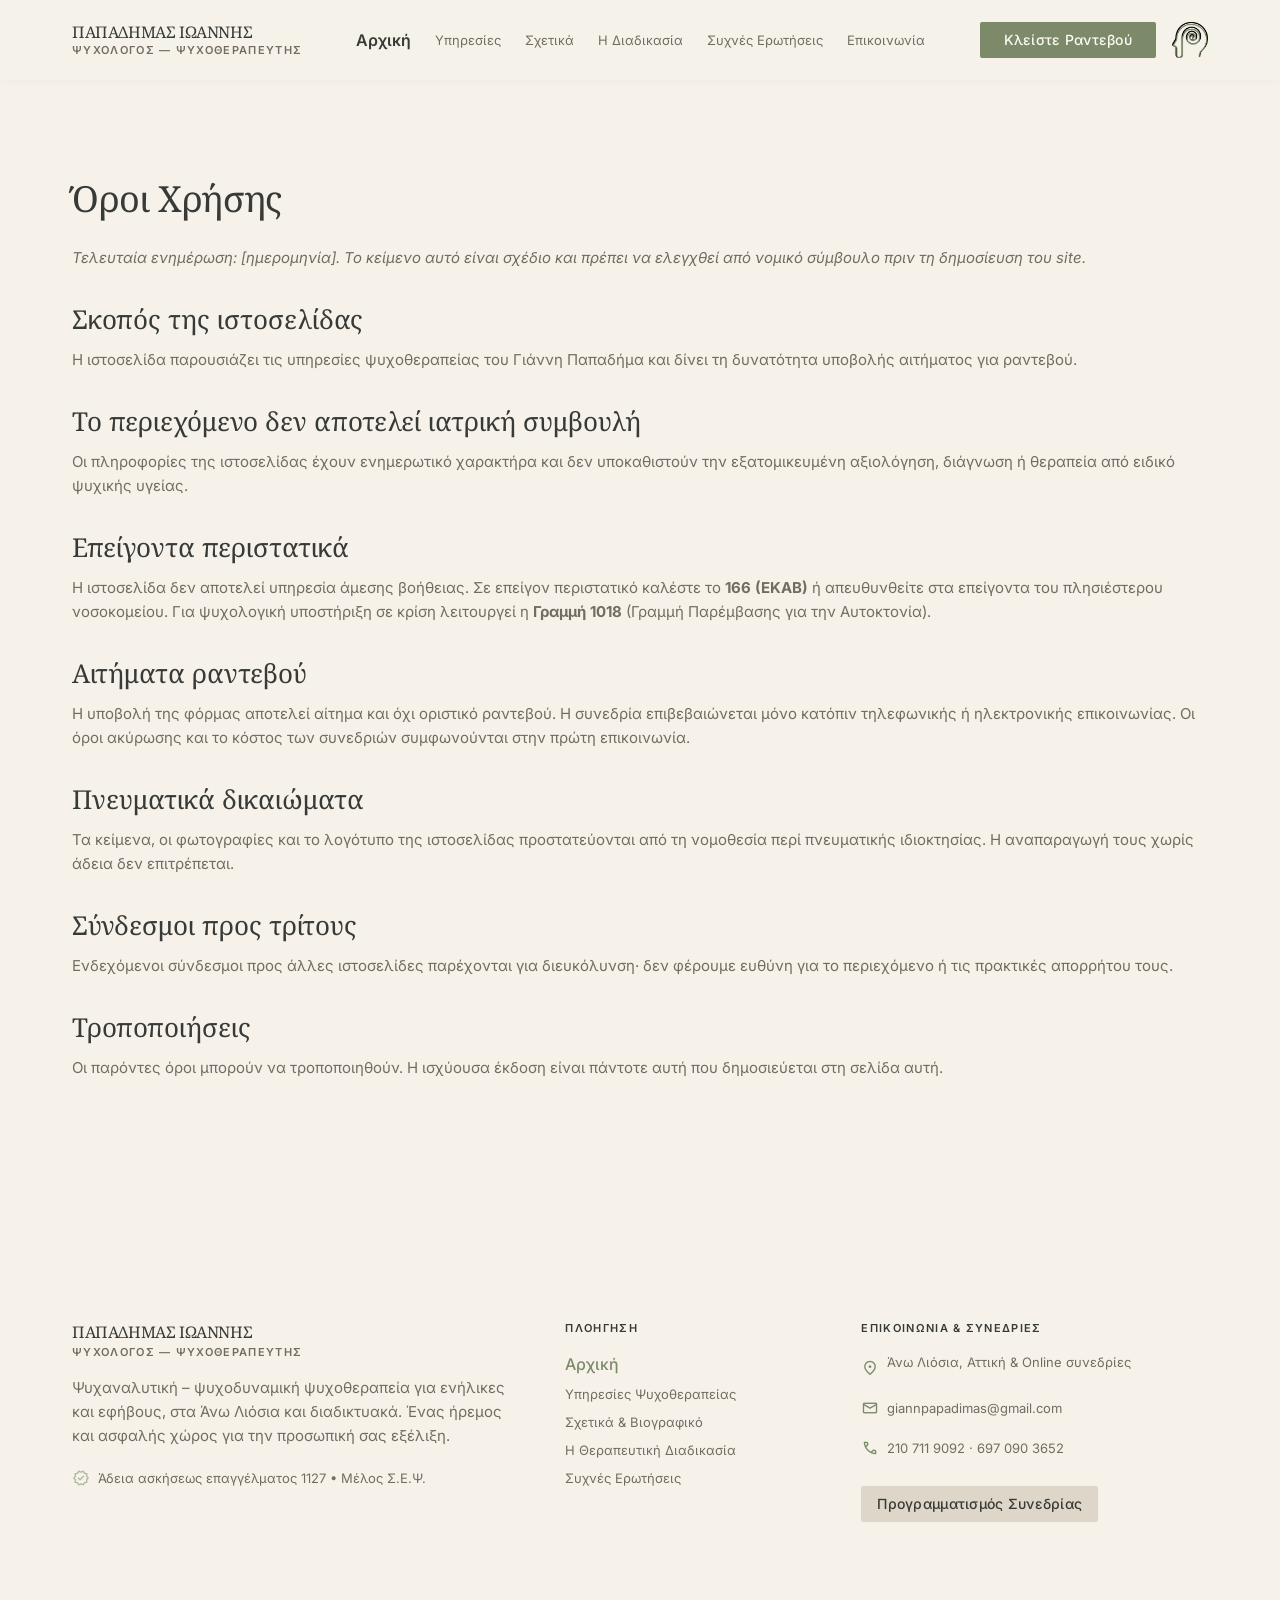
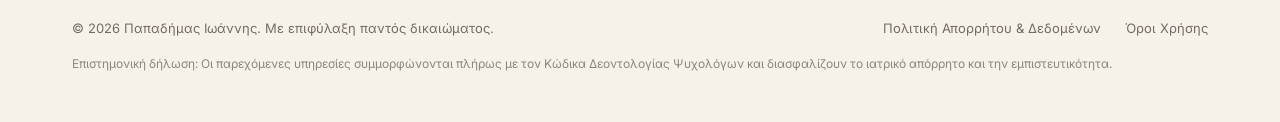
==== commit 0f933c2e: "Αφαίρεση κριτικών και φόρμας — τα ραντεβού πάνε στο doctoranytime Έφυγε ολόκληρη η ενότητα με τις εν" ====
--- a/oroi-chrisis/index.html
+++ b/oroi-chrisis/index.html
@@ -19,35 +19,10 @@
 img:is([sizes=auto i],[sizes^="auto," i]){contain-intrinsic-size:3000px 1500px}
 /*# sourceURL=wp-img-auto-sizes-contain-inline-css */
 </style>
-<style id='wp-emoji-styles-inline-css'>
 
-	img.wp-smiley, img.emoji {
-		display: inline !important;
-		border: none !important;
-		box-shadow: none !important;
-		height: 1em !important;
-		width: 1em !important;
-		margin: 0 0.07em !important;
-		vertical-align: -0.1em !important;
-		background: none !important;
-		padding: 0 !important;
-	}
-/*# sourceURL=wp-emoji-styles-inline-css */
-</style>
-<style id='wp-block-library-inline-css'>
-:root{--wp-block-synced-color:#7a00df;--wp-block-synced-color--rgb:122,0,223;--wp-bound-block-color:var(--wp-block-synced-color);--wp-editor-canvas-background:#ddd;--wp-admin-theme-color:#007cba;--wp-admin-theme-color--rgb:0,124,186;--wp-admin-theme-color-darker-10:#006ba1;--wp-admin-theme-color-darker-10--rgb:0,107,160.5;--wp-admin-theme-color-darker-20:#005a87;--wp-admin-theme-color-darker-20--rgb:0,90,135;--wp-admin-border-width-focus:2px}@media (min-resolution:192dpi){:root{--wp-admin-border-width-focus:1.5px}}.wp-element-button{cursor:pointer}:root .has-very-light-gray-background-color{background-color:#eee}:root .has-very-dark-gray-background-color{background-color:#313131}:root .has-very-light-gray-color{color:#eee}:root .has-very-dark-gray-color{color:#313131}:root .has-vivid-green-cyan-to-vivid-cyan-blue-gradient-background{background:linear-gradient(135deg,#00d084,#0693e3)}:root .has-purple-crush-gradient-background{background:linear-gradient(135deg,#34e2e4,#4721fb 50%,#ab1dfe)}:root .has-hazy-dawn-gradient-background{background:linear-gradient(135deg,#faaca8,#dad0ec)}:root .has-subdued-olive-gradient-background{background:linear-gradient(135deg,#fafae1,#67a671)}:root .has-atomic-cream-gradient-background{background:linear-gradient(135deg,#fdd79a,#004a59)}:root .has-nightshade-gradient-background{background:linear-gradient(135deg,#330968,#31cdcf)}:root .has-midnight-gradient-background{background:linear-gradient(135deg,#020381,#2874fc)}:root{--wp--preset--font-size--normal:16px;--wp--preset--font-size--huge:42px}.has-regular-font-size{font-size:1em}.has-larger-font-size{font-size:2.625em}.has-normal-font-size{font-size:var(--wp--preset--font-size--normal)}.has-huge-font-size{font-size:var(--wp--preset--font-size--huge)}.has-text-align-center{text-align:center}.has-text-align-left{text-align:left}.has-text-align-right{text-align:right}.has-fit-text{white-space:nowrap!important}#end-resizable-editor-section{display:none}.aligncenter{clear:both}.items-justified-left{justify-content:flex-start}.items-justified-center{justify-content:center}.items-justified-right{justify-content:flex-end}.items-justified-space-between{justify-content:space-between}.screen-reader-text{border:0;clip-path:inset(50%);height:1px;margin:-1px;overflow:hidden;padding:0;position:absolute;width:1px;word-wrap:normal!important}.screen-reader-text:focus{background-color:#ddd;clip-path:none;color:#444;display:block;font-size:1em;height:auto;left:5px;line-height:normal;padding:15px 23px 14px;text-decoration:none;top:5px;width:auto;z-index:100000}html :where(.has-border-color){border-style:solid}html :where([style*=border-top-color]){border-top-style:solid}html :where([style*=border-right-color]){border-right-style:solid}html :where([style*=border-bottom-color]){border-bottom-style:solid}html :where([style*=border-left-color]){border-left-style:solid}html :where([style*=border-width]){border-style:solid}html :where([style*=border-top-width]){border-top-style:solid}html :where([style*=border-right-width]){border-right-style:solid}html :where([style*=border-bottom-width]){border-bottom-style:solid}html :where([style*=border-left-width]){border-left-style:solid}html :where(img[class*=wp-image-]){height:auto;max-width:100%}:where(figure){margin:0 0 1em}html :where(.is-position-sticky){--wp-admin--admin-bar--position-offset:var(--wp-admin--admin-bar--height,0px)}@media screen and (max-width:600px){html :where(.is-position-sticky){--wp-admin--admin-bar--position-offset:0px}}
 
-/*# sourceURL=wp-block-library-inline-css */
-</style>
-<style id='classic-theme-styles-inline-css'>
-/*! This file is auto-generated */
-.wp-block-button__link{color:#fff;background-color:#32373c;border-radius:9999px;box-shadow:none;text-decoration:none;padding:calc(.667em + 2px) calc(1.333em + 2px);font-size:1.125em}.wp-block-file__button{background:#32373c;color:#fff;text-decoration:none}
-/*# sourceURL=/wp-includes/css/classic-themes.min.css */
-</style>
-<style id='global-styles-inline-css'>
-:root{--wp--preset--aspect-ratio--square: 1;--wp--preset--aspect-ratio--4-3: 4/3;--wp--preset--aspect-ratio--3-4: 3/4;--wp--preset--aspect-ratio--3-2: 3/2;--wp--preset--aspect-ratio--2-3: 2/3;--wp--preset--aspect-ratio--16-9: 16/9;--wp--preset--aspect-ratio--9-16: 9/16;--wp--preset--color--black: #000000;--wp--preset--color--cyan-bluish-gray: #abb8c3;--wp--preset--color--white: #ffffff;--wp--preset--color--pale-pink: #f78da7;--wp--preset--color--vivid-red: #cf2e2e;--wp--preset--color--luminous-vivid-orange: #ff6900;--wp--preset--color--luminous-vivid-amber: #fcb900;--wp--preset--color--light-green-cyan: #7bdcb5;--wp--preset--color--vivid-green-cyan: #00d084;--wp--preset--color--pale-cyan-blue: #8ed1fc;--wp--preset--color--vivid-cyan-blue: #0693e3;--wp--preset--color--vivid-purple: #9b51e0;--wp--preset--gradient--vivid-cyan-blue-to-vivid-purple: linear-gradient(135deg,rgb(6,147,227) 0%,rgb(155,81,224) 100%);--wp--preset--gradient--light-green-cyan-to-vivid-green-cyan: linear-gradient(135deg,rgb(122,220,180) 0%,rgb(0,208,130) 100%);--wp--preset--gradient--luminous-vivid-amber-to-luminous-vivid-orange: linear-gradient(135deg,rgb(252,185,0) 0%,rgb(255,105,0) 100%);--wp--preset--gradient--luminous-vivid-orange-to-vivid-red: linear-gradient(135deg,rgb(255,105,0) 0%,rgb(207,46,46) 100%);--wp--preset--gradient--very-light-gray-to-cyan-bluish-gray: linear-gradient(135deg,rgb(238,238,238) 0%,rgb(169,184,195) 100%);--wp--preset--gradient--cool-to-warm-spectrum: linear-gradient(135deg,rgb(74,234,220) 0%,rgb(151,120,209) 20%,rgb(207,42,186) 40%,rgb(238,44,130) 60%,rgb(251,105,98) 80%,rgb(254,248,76) 100%);--wp--preset--gradient--blush-light-purple: linear-gradient(135deg,rgb(255,206,236) 0%,rgb(152,150,240) 100%);--wp--preset--gradient--blush-bordeaux: linear-gradient(135deg,rgb(254,205,165) 0%,rgb(254,45,45) 50%,rgb(107,0,62) 100%);--wp--preset--gradient--luminous-dusk: linear-gradient(135deg,rgb(255,203,112) 0%,rgb(199,81,192) 50%,rgb(65,88,208) 100%);--wp--preset--gradient--pale-ocean: linear-gradient(135deg,rgb(255,245,203) 0%,rgb(182,227,212) 50%,rgb(51,167,181) 100%);--wp--preset--gradient--electric-grass: linear-gradient(135deg,rgb(202,248,128) 0%,rgb(113,206,126) 100%);--wp--preset--gradient--midnight: linear-gradient(135deg,rgb(2,3,129) 0%,rgb(40,116,252) 100%);--wp--preset--font-size--small: 13px;--wp--preset--font-size--medium: 20px;--wp--preset--font-size--large: 36px;--wp--preset--font-size--x-large: 42px;--wp--preset--spacing--20: 0.44rem;--wp--preset--spacing--30: 0.67rem;--wp--preset--spacing--40: 1rem;--wp--preset--spacing--50: 1.5rem;--wp--preset--spacing--60: 2.25rem;--wp--preset--spacing--70: 3.38rem;--wp--preset--spacing--80: 5.06rem;--wp--preset--shadow--natural: 6px 6px 9px rgba(0, 0, 0, 0.2);--wp--preset--shadow--deep: 12px 12px 50px rgba(0, 0, 0, 0.4);--wp--preset--shadow--sharp: 6px 6px 0px rgba(0, 0, 0, 0.2);--wp--preset--shadow--outlined: 6px 6px 0px -3px rgb(255, 255, 255), 6px 6px rgb(0, 0, 0);--wp--preset--shadow--crisp: 6px 6px 0px rgb(0, 0, 0);}:where(.is-layout-flex){gap: 0.5em;}:where(.is-layout-grid){gap: 0.5em;}body .is-layout-flex{display: flex;}.is-layout-flex{flex-wrap: wrap;align-items: center;}.is-layout-flex > :is(*, div){margin: 0;}body .is-layout-grid{display: grid;}.is-layout-grid > :is(*, div){margin: 0;}:where(.wp-block-columns.is-layout-flex){gap: 2em;}:where(.wp-block-columns.is-layout-grid){gap: 2em;}:where(.wp-block-post-template.is-layout-flex){gap: 1.25em;}:where(.wp-block-post-template.is-layout-grid){gap: 1.25em;}.has-black-color{color: var(--wp--preset--color--black) !important;}.has-cyan-bluish-gray-color{color: var(--wp--preset--color--cyan-bluish-gray) !important;}.has-white-color{color: var(--wp--preset--color--white) !important;}.has-pale-pink-color{color: var(--wp--preset--color--pale-pink) !important;}.has-vivid-red-color{color: var(--wp--preset--color--vivid-red) !important;}.has-luminous-vivid-orange-color{color: var(--wp--preset--color--luminous-vivid-orange) !important;}.has-luminous-vivid-amber-color{color: var(--wp--preset--color--luminous-vivid-amber) !important;}.has-light-green-cyan-color{color: var(--wp--preset--color--light-green-cyan) !important;}.has-vivid-green-cyan-color{color: var(--wp--preset--color--vivid-green-cyan) !important;}.has-pale-cyan-blue-color{color: var(--wp--preset--color--pale-cyan-blue) !important;}.has-vivid-cyan-blue-color{color: var(--wp--preset--color--vivid-cyan-blue) !important;}.has-vivid-purple-color{color: var(--wp--preset--color--vivid-purple) !important;}.has-black-background-color{background-color: var(--wp--preset--color--black) !important;}.has-cyan-bluish-gray-background-color{background-color: var(--wp--preset--color--cyan-bluish-gray) !important;}.has-white-background-color{background-color: var(--wp--preset--color--white) !important;}.has-pale-pink-background-color{background-color: var(--wp--preset--color--pale-pink) !important;}.has-vivid-red-background-color{background-color: var(--wp--preset--color--vivid-red) !important;}.has-luminous-vivid-orange-background-color{background-color: var(--wp--preset--color--luminous-vivid-orange) !important;}.has-luminous-vivid-amber-background-color{background-color: var(--wp--preset--color--luminous-vivid-amber) !important;}.has-light-green-cyan-background-color{background-color: var(--wp--preset--color--light-green-cyan) !important;}.has-vivid-green-cyan-background-color{background-color: var(--wp--preset--color--vivid-green-cyan) !important;}.has-pale-cyan-blue-background-color{background-color: var(--wp--preset--color--pale-cyan-blue) !important;}.has-vivid-cyan-blue-background-color{background-color: var(--wp--preset--color--vivid-cyan-blue) !important;}.has-vivid-purple-background-color{background-color: var(--wp--preset--color--vivid-purple) !important;}.has-black-border-color{border-color: var(--wp--preset--color--black) !important;}.has-cyan-bluish-gray-border-color{border-color: var(--wp--preset--color--cyan-bluish-gray) !important;}.has-white-border-color{border-color: var(--wp--preset--color--white) !important;}.has-pale-pink-border-color{border-color: var(--wp--preset--color--pale-pink) !important;}.has-vivid-red-border-color{border-color: var(--wp--preset--color--vivid-red) !important;}.has-luminous-vivid-orange-border-color{border-color: var(--wp--preset--color--luminous-vivid-orange) !important;}.has-luminous-vivid-amber-border-color{border-color: var(--wp--preset--color--luminous-vivid-amber) !important;}.has-light-green-cyan-border-color{border-color: var(--wp--preset--color--light-green-cyan) !important;}.has-vivid-green-cyan-border-color{border-color: var(--wp--preset--color--vivid-green-cyan) !important;}.has-pale-cyan-blue-border-color{border-color: var(--wp--preset--color--pale-cyan-blue) !important;}.has-vivid-cyan-blue-border-color{border-color: var(--wp--preset--color--vivid-cyan-blue) !important;}.has-vivid-purple-border-color{border-color: var(--wp--preset--color--vivid-purple) !important;}.has-vivid-cyan-blue-to-vivid-purple-gradient-background{background: var(--wp--preset--gradient--vivid-cyan-blue-to-vivid-purple) !important;}.has-light-green-cyan-to-vivid-green-cyan-gradient-background{background: var(--wp--preset--gradient--light-green-cyan-to-vivid-green-cyan) !important;}.has-luminous-vivid-amber-to-luminous-vivid-orange-gradient-background{background: var(--wp--preset--gradient--luminous-vivid-amber-to-luminous-vivid-orange) !important;}.has-luminous-vivid-orange-to-vivid-red-gradient-background{background: var(--wp--preset--gradient--luminous-vivid-orange-to-vivid-red) !important;}.has-very-light-gray-to-cyan-bluish-gray-gradient-background{background: var(--wp--preset--gradient--very-light-gray-to-cyan-bluish-gray) !important;}.has-cool-to-warm-spectrum-gradient-background{background: var(--wp--preset--gradient--cool-to-warm-spectrum) !important;}.has-blush-light-purple-gradient-background{background: var(--wp--preset--gradient--blush-light-purple) !important;}.has-blush-bordeaux-gradient-background{background: var(--wp--preset--gradient--blush-bordeaux) !important;}.has-luminous-dusk-gradient-background{background: var(--wp--preset--gradient--luminous-dusk) !important;}.has-pale-ocean-gradient-background{background: var(--wp--preset--gradient--pale-ocean) !important;}.has-electric-grass-gradient-background{background: var(--wp--preset--gradient--electric-grass) !important;}.has-midnight-gradient-background{background: var(--wp--preset--gradient--midnight) !important;}.has-small-font-size{font-size: var(--wp--preset--font-size--small) !important;}.has-medium-font-size{font-size: var(--wp--preset--font-size--medium) !important;}.has-large-font-size{font-size: var(--wp--preset--font-size--large) !important;}.has-x-large-font-size{font-size: var(--wp--preset--font-size--x-large) !important;}
-/*# sourceURL=global-styles-inline-css */
-</style>
+
+
 
 <link rel='stylesheet' id='papadimas-fonts-css' href='https://fonts.googleapis.com/css2?family=Inter:wght@400;500;600&#038;family=Noto+Serif:ital,wght@0,400;0,500;1,400&#038;display=swap' media='all' />
 <link rel='stylesheet' id='papadimas-icons-css' href='https://fonts.googleapis.com/css2?family=Material+Symbols+Outlined:opsz,wght,FILL,GRAD@24,400,0,0&#038;display=swap' media='all' />
@@ -59,17 +34,16 @@
 </head>
 <body class="wp-singular page-template-default page page-id-7 wp-embed-responsive wp-theme-papadimas bg-surface font-body-md text-body antialiased">
 <a class="sr-only focus:not-sr-only focus:absolute focus:z-[100] focus:top-2 focus:left-2 focus:bg-primary focus:text-on-primary focus:px-4 focus:py-2 focus:rounded" href="#main-content">Μετάβαση στο περιεχόμενο</a>
-<header class="fixed top-0 w-full z-50 bg-surface/90 backdrop-blur-md shadow-[0_1px_8px_rgba(0,0,0,0.03)]"><div class="h-20 max-w-[1200px] mx-auto px-gutter-mobile lg:px-gutter-desktop flex items-center justify-between gap-space-md"><a class="flex items-center gap-space-sm group text-left" data-path="home" href="#top"><div class="flex flex-col"><span class="font-headline-sm text-text-heading tracking-tight leading-tight group-hover:text-primary transition-colors">ΠΑΠΑΔΗΜΑΣ ΙΩΑΝΝΗΣ</span><span class="font-label-eyebrow text-label-eyebrow text-text-muted uppercase">Ψυχολόγος — Ψυχοθεραπευτής</span></div></a><nav class="hidden xl:flex items-center gap-space-lg" data-active-classes="text-text-heading font-semibold"><a aria-current="page" class="transition-colors text-text-heading font-semibold" data-path="home" href="#top">Αρχική</a><a class="font-body-sm text-body-sm text-on-surface-variant hover:text-on-surface transition-colors" data-path="services" href="#services-curated">Υπηρεσίες</a><a class="font-body-sm text-body-sm text-on-surface-variant hover:text-on-surface transition-colors" data-path="about" href="#about">Σχετικά</a><a class="font-body-sm text-body-sm text-on-surface-variant hover:text-on-surface transition-colors" data-path="process" href="#process">Η Διαδικασία</a><a class="font-body-sm text-body-sm text-on-surface-variant hover:text-on-surface transition-colors" data-path="reviews" href="#reviews">Κριτικές</a><a class="font-body-sm text-body-sm text-on-surface-variant hover:text-on-surface transition-colors" data-path="faq" href="#faq">Συχνές Ερωτήσεις</a><a class="font-body-sm text-body-sm text-on-surface-variant hover:text-on-surface transition-colors" data-path="contact" href="#appointment-booking">Επικοινωνία</a></nav><div class="flex items-center gap-space-md"><a class="hidden sm:inline-flex items-center justify-center font-label-button text-label-button px-space-lg py-space-xs rounded bg-primary text-on-primary hover:bg-primary-container hover:text-on-primary transition-colors duration-200" data-path="booking" href="#appointment-booking">Κλείστε Ραντεβού</a><img alt="Λογότυπο Παπαδήμας Ιωάννης" class="w-9 h-9 object-contain" src="../assets/img/logo.png"/><button aria-label="Μενού" aria-expanded="false" aria-controls="mobile-menu" data-menu-toggle class="xl:hidden p-space-2xs text-on-surface hover:text-primary focus:outline-none"><span class="material-symbols-outlined text-2xl">menu</span></button></div></div>
+<header class="fixed top-0 w-full z-50 bg-surface/90 backdrop-blur-md shadow-[0_1px_8px_rgba(0,0,0,0.03)]"><div class="h-20 max-w-[1200px] mx-auto px-gutter-mobile lg:px-gutter-desktop flex items-center justify-between gap-space-md"><a class="flex items-center gap-space-sm group text-left" data-path="home" href="#top"><div class="flex flex-col"><span class="font-headline-sm text-text-heading tracking-tight leading-tight group-hover:text-primary transition-colors">ΠΑΠΑΔΗΜΑΣ ΙΩΑΝΝΗΣ</span><span class="font-label-eyebrow text-label-eyebrow text-text-muted uppercase">Ψυχολόγος — Ψυχοθεραπευτής</span></div></a><nav class="hidden xl:flex items-center gap-space-lg" data-active-classes="text-text-heading font-semibold"><a aria-current="page" class="transition-colors text-text-heading font-semibold" data-path="home" href="#top">Αρχική</a><a class="font-body-sm text-body-sm text-on-surface-variant hover:text-on-surface transition-colors" data-path="services" href="#services-curated">Υπηρεσίες</a><a class="font-body-sm text-body-sm text-on-surface-variant hover:text-on-surface transition-colors" data-path="about" href="#about">Σχετικά</a><a class="font-body-sm text-body-sm text-on-surface-variant hover:text-on-surface transition-colors" data-path="process" href="#process">Η Διαδικασία</a><a class="font-body-sm text-body-sm text-on-surface-variant hover:text-on-surface transition-colors" data-path="faq" href="#faq">Συχνές Ερωτήσεις</a><a class="font-body-sm text-body-sm text-on-surface-variant hover:text-on-surface transition-colors" data-path="contact" href="#appointment-booking">Επικοινωνία</a></nav><div class="flex items-center gap-space-md"><a class="hidden sm:inline-flex items-center justify-center font-label-button text-label-button px-space-lg py-space-xs rounded bg-primary text-on-primary hover:bg-primary-container hover:text-on-primary transition-colors duration-200" data-path="booking" href="https://www.doctoranytime.gr/d/Psychologos/papadimas-ioannis-2" target="_blank" rel="noopener">Κλείστε Ραντεβού</a><img alt="Λογότυπο Παπαδήμας Ιωάννης" class="w-9 h-9 object-contain" src="../assets/img/logo.png"/><button aria-label="Μενού" aria-expanded="false" aria-controls="mobile-menu" data-menu-toggle class="xl:hidden p-space-2xs text-on-surface hover:text-primary focus:outline-none"><span class="material-symbols-outlined text-2xl">menu</span></button></div></div>
 <div class="hidden xl:hidden border-t border-border-subtle bg-surface/95 backdrop-blur-md" data-menu-panel id="mobile-menu">
 <nav class="max-w-[1200px] mx-auto px-gutter-mobile py-space-md flex flex-col gap-space-sm">
 <a class="font-body-md text-body-md text-on-surface-variant hover:text-on-surface transition-colors" href="#top">Αρχική</a>
 <a class="font-body-md text-body-md text-on-surface-variant hover:text-on-surface transition-colors" href="#services-curated">Υπηρεσίες</a>
 <a class="font-body-md text-body-md text-on-surface-variant hover:text-on-surface transition-colors" href="#about">Σχετικά</a>
 <a class="font-body-md text-body-md text-on-surface-variant hover:text-on-surface transition-colors" href="#process">Η Διαδικασία</a>
-<a class="font-body-md text-body-md text-on-surface-variant hover:text-on-surface transition-colors" href="#reviews">Κριτικές</a>
 <a class="font-body-md text-body-md text-on-surface-variant hover:text-on-surface transition-colors" href="#faq">Συχνές Ερωτήσεις</a>
 <a class="font-body-md text-body-md text-on-surface-variant hover:text-on-surface transition-colors" href="#appointment-booking">Επικοινωνία</a>
-<a class="mt-space-xs inline-flex items-center justify-center font-label-button text-label-button px-space-lg py-space-sm rounded bg-primary text-on-primary" href="#appointment-booking">Κλείστε Ραντεβού</a>
+<a class="mt-space-xs inline-flex items-center justify-center font-label-button text-label-button px-space-lg py-space-sm rounded bg-primary text-on-primary" href="https://www.doctoranytime.gr/d/Psychologos/papadimas-ioannis-2" target="_blank" rel="noopener">Κλείστε Ραντεβού</a>
 </nav>
 </div></header>
 <main id="main-content" class="w-full pt-20 bg-surface min-h-screen"><div class="flex flex-col w-full">
@@ -95,45 +69,10 @@
 	</article>
 </div>
 </div></main>
-<footer class="w-full bg-surface-container-low"><div class="max-w-[1200px] mx-auto px-gutter-mobile lg:px-gutter-desktop pt-space-3xl pb-space-2xl"><div class="grid grid-cols-1 md:grid-cols-12 gap-space-2xl mb-space-3xl"><div class="md:col-span-5 flex flex-col items-start gap-space-md"><div class="flex items-center gap-space-sm"><div class="flex flex-col"><span class="font-headline-sm text-text-heading tracking-tight">ΠΑΠΑΔΗΜΑΣ ΙΩΑΝΝΗΣ</span><span class="font-label-eyebrow text-label-eyebrow text-text-muted uppercase">Ψυχολόγος — Ψυχοθεραπευτής</span></div></div><p class="font-body-md text-body-md text-text-body max-w-md">Ψυχαναλυτική – ψυχοδυναμική ψυχοθεραπεία για ενήλικες και εφήβους, στα Άνω Λιόσια και διαδικτυακά. Ένας ήρεμος και ασφαλής χώρος για την προσωπική σας εξέλιξη.</p><div class="flex items-center gap-space-xs text-text-muted font-body-sm text-body-sm"><span class="material-symbols-outlined text-lg text-accent-sage">verified</span><span>Άδεια ασκήσεως επαγγέλματος 1127 • Μέλος Σ.Ε.Ψ.</span></div></div><div class="md:col-span-3 flex flex-col gap-space-md"><span class="font-label-eyebrow text-label-eyebrow uppercase text-text-heading font-semibold">Πλοηγηση</span><nav class="flex flex-col gap-space-xs" data-active-classes="text-primary font-medium"><a aria-current="page" class="transition-colors text-primary font-medium" data-path="home" href="#top">Αρχική</a><a class="font-body-sm text-body-sm text-on-surface-variant hover:text-on-surface transition-colors" data-path="services" href="#services-curated">Υπηρεσίες Ψυχοθεραπείας</a><a class="font-body-sm text-body-sm text-on-surface-variant hover:text-on-surface transition-colors" data-path="about" href="#about">Σχετικά &amp; Βιογραφικό</a><a class="font-body-sm text-body-sm text-on-surface-variant hover:text-on-surface transition-colors" data-path="process" href="#process">Η Θεραπευτική Διαδικασία</a><a class="font-body-sm text-body-sm text-on-surface-variant hover:text-on-surface transition-colors" data-path="reviews" href="#reviews">Εμπειρίες Θεραπευόμενων</a><a class="font-body-sm text-body-sm text-on-surface-variant hover:text-on-surface transition-colors" data-path="faq" href="#faq">Συχνές Ερωτήσεις</a></nav></div><div class="md:col-span-4 flex flex-col gap-space-md"><span class="font-label-eyebrow text-label-eyebrow uppercase text-text-heading font-semibold">Επικοινωνια &amp; Συνεδριες</span><div class="flex flex-col gap-space-sm font-body-sm text-body-sm text-text-body"><div class="flex items-start gap-space-xs"><span class="material-symbols-outlined text-lg text-secondary mt-0.5">location_on</span><a class="hover:text-primary transition-colors" href="https://www.google.com/maps/search/?api=1&#038;query=%CE%9B.%20%CE%A6%CF%85%CE%BB%CE%AE%CF%82%2083%2C%20%CE%86%CE%BD%CF%89%20%CE%9B%CE%B9%CF%8C%CF%83%CE%B9%CE%B1%2013341" target="_blank" rel="noopener">Άνω Λιόσια, Αττική &amp; Online συνεδρίες<span class="sr-only"> — άνοιγμα στους Χάρτες Google</span></a></div><div class="flex items-center gap-space-xs"><span class="material-symbols-outlined text-lg text-secondary">mail</span><a class="hover:text-primary transition-colors" href="mailto:giannpapadimas@gmail.com">giannpapadimas@gmail.com</a></div><div class="flex items-center gap-space-xs"><span class="material-symbols-outlined text-lg text-secondary">call</span><span><a class="hover:text-primary transition-colors" href="tel:+302107119092">210 711 9092</a> &middot; <a class="hover:text-primary transition-colors" href="tel:+306970903652">697 090 3652</a></span></div></div><div class="mt-space-xs"><a class="inline-flex items-center justify-center font-label-button text-label-button px-space-md py-space-xs rounded bg-surface-container hover:bg-surface-container-high text-on-surface transition-colors duration-200" data-path="booking" href="#appointment-booking">Προγραμματισμός Συνεδρίας</a></div></div></div><div class="pt-space-lg flex flex-col md:flex-row items-center justify-between gap-space-md font-body-sm text-body-sm text-text-muted text-center md:text-left"><p>&copy; 2026 Παπαδήμας Ιωάννης. Με επιφύλαξη παντός δικαιώματος.</p><div class="flex items-center gap-space-lg"><a class="hover:text-on-surface transition-colors" data-path="privacy-policy" href="../politiki-aporritou/">Πολιτική Απορρήτου &amp; Δεδομένων</a><a class="hover:text-on-surface transition-colors" data-path="terms-of-service" href="../oroi-chrisis/">Όροι Χρήσης</a></div></div><div class="mt-space-md text-center md:text-left font-body-sm text-body-sm text-text-muted opacity-80"><p class="text-xs leading-relaxed">Επιστημονική δήλωση: Οι παρεχόμενες υπηρεσίες συμμορφώνονται πλήρως με τον Κώδικα Δεοντολογίας Ψυχολόγων και διασφαλίζουν το ιατρικό απόρρητο και την εμπιστευτικότητα.</p></div></div></footer>
-<script type="speculationrules">
-{"prefetch":[{"source":"document","where":{"and":[{"href_matches":"/*"},{"not":{"href_matches":["/wp-*.php","/wp-admin/*","/wp-content/uploads/*","/wp-content/*","/wp-content/plugins/*","/wp-content/themes/papadimas/*","/*\\?(.+)"]}},{"not":{"selector_matches":"a[rel~=\"nofollow\"]"}},{"not":{"selector_matches":".no-prefetch, .no-prefetch a"}}]},"eagerness":"conservative"}]}
-</script>
+<footer class="w-full bg-surface-container-low"><div class="max-w-[1200px] mx-auto px-gutter-mobile lg:px-gutter-desktop pt-space-3xl pb-space-2xl"><div class="grid grid-cols-1 md:grid-cols-12 gap-space-2xl mb-space-3xl"><div class="md:col-span-5 flex flex-col items-start gap-space-md"><div class="flex items-center gap-space-sm"><div class="flex flex-col"><span class="font-headline-sm text-text-heading tracking-tight">ΠΑΠΑΔΗΜΑΣ ΙΩΑΝΝΗΣ</span><span class="font-label-eyebrow text-label-eyebrow text-text-muted uppercase">Ψυχολόγος — Ψυχοθεραπευτής</span></div></div><p class="font-body-md text-body-md text-text-body max-w-md">Ψυχαναλυτική – ψυχοδυναμική ψυχοθεραπεία για ενήλικες και εφήβους, στα Άνω Λιόσια και διαδικτυακά. Ένας ήρεμος και ασφαλής χώρος για την προσωπική σας εξέλιξη.</p><div class="flex items-center gap-space-xs text-text-muted font-body-sm text-body-sm"><span class="material-symbols-outlined text-lg text-accent-sage">verified</span><span>Άδεια ασκήσεως επαγγέλματος 1127 • Μέλος Σ.Ε.Ψ.</span></div></div><div class="md:col-span-3 flex flex-col gap-space-md"><span class="font-label-eyebrow text-label-eyebrow uppercase text-text-heading font-semibold">Πλοηγηση</span><nav class="flex flex-col gap-space-xs" data-active-classes="text-primary font-medium"><a aria-current="page" class="transition-colors text-primary font-medium" data-path="home" href="#top">Αρχική</a><a class="font-body-sm text-body-sm text-on-surface-variant hover:text-on-surface transition-colors" data-path="services" href="#services-curated">Υπηρεσίες Ψυχοθεραπείας</a><a class="font-body-sm text-body-sm text-on-surface-variant hover:text-on-surface transition-colors" data-path="about" href="#about">Σχετικά &amp; Βιογραφικό</a><a class="font-body-sm text-body-sm text-on-surface-variant hover:text-on-surface transition-colors" data-path="process" href="#process">Η Θεραπευτική Διαδικασία</a><a class="font-body-sm text-body-sm text-on-surface-variant hover:text-on-surface transition-colors" data-path="faq" href="#faq">Συχνές Ερωτήσεις</a></nav></div><div class="md:col-span-4 flex flex-col gap-space-md"><span class="font-label-eyebrow text-label-eyebrow uppercase text-text-heading font-semibold">Επικοινωνια &amp; Συνεδριες</span><div class="flex flex-col gap-space-sm font-body-sm text-body-sm text-text-body"><div class="flex items-start gap-space-xs"><span class="material-symbols-outlined text-lg text-secondary mt-0.5">location_on</span><a class="hover:text-primary transition-colors" href="https://www.google.com/maps/search/?api=1&#038;query=%CE%9B.%20%CE%A6%CF%85%CE%BB%CE%AE%CF%82%2083%2C%20%CE%86%CE%BD%CF%89%20%CE%9B%CE%B9%CF%8C%CF%83%CE%B9%CE%B1%2013341" target="_blank" rel="noopener">Άνω Λιόσια, Αττική &amp; Online συνεδρίες<span class="sr-only"> — άνοιγμα στους Χάρτες Google</span></a></div><div class="flex items-center gap-space-xs"><span class="material-symbols-outlined text-lg text-secondary">mail</span><a class="hover:text-primary transition-colors" href="mailto:giannpapadimas@gmail.com">giannpapadimas@gmail.com</a></div><div class="flex items-center gap-space-xs"><span class="material-symbols-outlined text-lg text-secondary">call</span><span><a class="hover:text-primary transition-colors" href="tel:+302107119092">210 711 9092</a> &middot; <a class="hover:text-primary transition-colors" href="tel:+306970903652">697 090 3652</a></span></div></div><div class="mt-space-xs"><a class="inline-flex items-center justify-center font-label-button text-label-button px-space-md py-space-xs rounded bg-surface-container hover:bg-surface-container-high text-on-surface transition-colors duration-200" data-path="booking" href="https://www.doctoranytime.gr/d/Psychologos/papadimas-ioannis-2" target="_blank" rel="noopener">Προγραμματισμός Συνεδρίας</a></div></div></div><div class="pt-space-lg flex flex-col md:flex-row items-center justify-between gap-space-md font-body-sm text-body-sm text-text-muted text-center md:text-left"><p>&copy; 2026 Παπαδήμας Ιωάννης. Με επιφύλαξη παντός δικαιώματος.</p><div class="flex items-center gap-space-lg"><a class="hover:text-on-surface transition-colors" data-path="privacy-policy" href="../politiki-aporritou/">Πολιτική Απορρήτου &amp; Δεδομένων</a><a class="hover:text-on-surface transition-colors" data-path="terms-of-service" href="../oroi-chrisis/">Όροι Χρήσης</a></div></div><div class="mt-space-md text-center md:text-left font-body-sm text-body-sm text-text-muted opacity-80"><p class="text-xs leading-relaxed">Επιστημονική δήλωση: Οι παρεχόμενες υπηρεσίες συμμορφώνονται πλήρως με τον Κώδικα Δεοντολογίας Ψυχολόγων και διασφαλίζουν το ιατρικό απόρρητο και την εμπιστευτικότητα.</p></div></div></footer>
+
 <script src="../assets/js/site.js" id="papadimas-site-js"></script>
-<script id="wp-emoji-settings" type="application/json">
-{"baseUrl":"https://s.w.org/images/core/emoji/17.0.2/72x72/","ext":".png","svgUrl":"https://s.w.org/images/core/emoji/17.0.2/svg/","svgExt":".svg","source":{"concatemoji":"../wp-includes/js/wp-emoji-release.min.js?ver=6.9.4"}}
-</script>
-<script type="module">
-/*! This file is auto-generated */
-const a=JSON.parse(document.getElementById("wp-emoji-settings").textContent),o=(window._wpemojiSettings=a,"wpEmojiSettingsSupports"),s=["flag","emoji"];function i(e){try{var t={supportTests:e,timestamp:(new Date).valueOf()};sessionStorage.setItem(o,JSON.stringify(t))}catch(e){}}function c(e,t,n){e.clearRect(0,0,e.canvas.width,e.canvas.height),e.fillText(t,0,0);t=new Uint32Array(e.getImageData(0,0,e.canvas.width,e.canvas.height).data);e.clearRect(0,0,e.canvas.width,e.canvas.height),e.fillText(n,0,0);const a=new Uint32Array(e.getImageData(0,0,e.canvas.width,e.canvas.height).data);return t.every((e,t)=>e===a[t])}function p(e,t){e.clearRect(0,0,e.canvas.width,e.canvas.height),e.fillText(t,0,0);var n=e.getImageData(16,16,1,1);for(let e=0;e<n.data.length;e++)if(0!==n.data[e])return!1;return!0}function u(e,t,n,a){switch(t){case"flag":return n(e,"\ud83c\udff3\ufe0f\u200d\u26a7\ufe0f","\ud83c\udff3\ufe0f\u200b\u26a7\ufe0f")?!1:!n(e,"\ud83c\udde8\ud83c\uddf6","\ud83c\udde8\u200b\ud83c\uddf6")&&!n(e,"\ud83c\udff4\udb40\udc67\udb40\udc62\udb40\udc65\udb40\udc6e\udb40\udc67\udb40\udc7f","\ud83c\udff4\u200b\udb40\udc67\u200b\udb40\udc62\u200b\udb40\udc65\u200b\udb40\udc6e\u200b\udb40\udc67\u200b\udb40\udc7f");case"emoji":return!a(e,"\ud83e\u1fac8")}return!1}function f(e,t,n,a){let r;const o=(r="undefined"!=typeof WorkerGlobalScope&&self instanceof WorkerGlobalScope?new OffscreenCanvas(300,150):document.createElement("canvas")).getContext("2d",{willReadFrequently:!0}),s=(o.textBaseline="top",o.font="600 32px Arial",{});return e.forEach(e=>{s[e]=t(o,e,n,a)}),s}function r(e){var t=document.createElement("script");t.src=e,t.defer=!0,document.head.appendChild(t)}a.supports={everything:!0,everythingExceptFlag:!0},new Promise(t=>{let n=function(){try{var e=JSON.parse(sessionStorage.getItem(o));if("object"==typeof e&&"number"==typeof e.timestamp&&(new Date).valueOf()<e.timestamp+604800&&"object"==typeof e.supportTests)return e.supportTests}catch(e){}return null}();if(!n){if("undefined"!=typeof Worker&&"undefined"!=typeof OffscreenCanvas&&"undefined"!=typeof URL&&URL.createObjectURL&&"undefined"!=typeof Blob)try{var e="postMessage("+f.toString()+"("+[JSON.stringify(s),u.toString(),c.toString(),p.toString()].join(",")+"));",a=new Blob([e],{type:"text/javascript"});const r=new Worker(URL.createObjectURL(a),{name:"wpTestEmojiSupports"});return void(r.onmessage=e=>{i(n=e.data),r.terminate(),t(n)})}catch(e){}i(n=f(s,u,c,p))}t(n)}).then(e=>{for(const n in e)a.supports[n]=e[n],a.supports.everything=a.supports.everything&&a.supports[n],"flag"!==n&&(a.supports.everythingExceptFlag=a.supports.everythingExceptFlag&&a.supports[n]);var t;a.supports.everythingExceptFlag=a.supports.everythingExceptFlag&&!a.supports.flag,a.supports.everything||((t=a.source||{}).concatemoji?r(t.concatemoji):t.wpemoji&&t.twemoji&&(r(t.twemoji),r(t.wpemoji)))});
-//# sourceURL=../wp-includes/js/wp-emoji-loader.min.js
-</script>
 
-<script>
-/* Δοκιμαστική έκδοση: χωρίς server, η φόρμα ανοίγει το email του επισκέπτη. */
-document.addEventListener('submit', function (e) {
-	var form = e.target.closest('form');
-	if (!form || !form.querySelector('[name="first_name"]')) { return; }
-	e.preventDefault();
-	var v = function (n) {
-		var el = form.querySelector('[name="' + n + '"]');
-		return el ? el.value.trim() : '';
-	};
-	var body = [
-		'Ονοματεπώνυμο: ' + v('first_name') + ' ' + v('last_name'),
-		'Email: ' + v('email'),
-		'Τηλέφωνο: ' + v('phone'),
-		'Υπηρεσία: ' + v('service'),
-		'Επιθυμητή ώρα επικοινωνίας: ' + v('preferred_time'),
-		'',
-		'Μήνυμα:',
-		v('message') || '(κενό)'
-	].join('\n');
-	window.location.href = 'mailto:giannpapadimas@gmail.com'
-		+ '?subject=' + encodeURIComponent('Αίτημα ραντεβού — ' + v('first_name') + ' ' + v('last_name'))
-		+ '&body=' + encodeURIComponent(body);
-});
-</script>
 
 </body>
 </html>
--- a/assets/css/app.css
+++ b/assets/css/app.css
@@ -1 +1 @@
-*,:after,:before{--tw-border-spacing-x:0;--tw-border-spacing-y:0;--tw-translate-x:0;--tw-translate-y:0;--tw-rotate:0;--tw-skew-x:0;--tw-skew-y:0;--tw-scale-x:1;--tw-scale-y:1;--tw-pan-x: ;--tw-pan-y: ;--tw-pinch-zoom: ;--tw-scroll-snap-strictness:proximity;--tw-gradient-from-position: ;--tw-gradient-via-position: ;--tw-gradient-to-position: ;--tw-ordinal: ;--tw-slashed-zero: ;--tw-numeric-figure: ;--tw-numeric-spacing: ;--tw-numeric-fraction: ;--tw-ring-inset: ;--tw-ring-offset-width:0px;--tw-ring-offset-color:#fff;--tw-ring-color:rgba(59,130,246,.5);--tw-ring-offset-shadow:0 0 #0000;--tw-ring-shadow:0 0 #0000;--tw-shadow:0 0 #0000;--tw-shadow-colored:0 0 #0000;--tw-blur: ;--tw-brightness: ;--tw-contrast: ;--tw-grayscale: ;--tw-hue-rotate: ;--tw-invert: ;--tw-saturate: ;--tw-sepia: ;--tw-drop-shadow: ;--tw-backdrop-blur: ;--tw-backdrop-brightness: ;--tw-backdrop-contrast: ;--tw-backdrop-grayscale: ;--tw-backdrop-hue-rotate: ;--tw-backdrop-invert: ;--tw-backdrop-opacity: ;--tw-backdrop-saturate: ;--tw-backdrop-sepia: ;--tw-contain-size: ;--tw-contain-layout: ;--tw-contain-paint: ;--tw-contain-style: }::backdrop{--tw-border-spacing-x:0;--tw-border-spacing-y:0;--tw-translate-x:0;--tw-translate-y:0;--tw-rotate:0;--tw-skew-x:0;--tw-skew-y:0;--tw-scale-x:1;--tw-scale-y:1;--tw-pan-x: ;--tw-pan-y: ;--tw-pinch-zoom: ;--tw-scroll-snap-strictness:proximity;--tw-gradient-from-position: ;--tw-gradient-via-position: ;--tw-gradient-to-position: ;--tw-ordinal: ;--tw-slashed-zero: ;--tw-numeric-figure: ;--tw-numeric-spacing: ;--tw-numeric-fraction: ;--tw-ring-inset: ;--tw-ring-offset-width:0px;--tw-ring-offset-color:#fff;--tw-ring-color:rgba(59,130,246,.5);--tw-ring-offset-shadow:0 0 #0000;--tw-ring-shadow:0 0 #0000;--tw-shadow:0 0 #0000;--tw-shadow-colored:0 0 #0000;--tw-blur: ;--tw-brightness: ;--tw-contrast: ;--tw-grayscale: ;--tw-hue-rotate: ;--tw-invert: ;--tw-saturate: ;--tw-sepia: ;--tw-drop-shadow: ;--tw-backdrop-blur: ;--tw-backdrop-brightness: ;--tw-backdrop-contrast: ;--tw-backdrop-grayscale: ;--tw-backdrop-hue-rotate: ;--tw-backdrop-invert: ;--tw-backdrop-opacity: ;--tw-backdrop-saturate: ;--tw-backdrop-sepia: ;--tw-contain-size: ;--tw-contain-layout: ;--tw-contain-paint: ;--tw-contain-style: }/*! tailwindcss v3.4.17 | MIT License | https://tailwindcss.com*/*,:after,:before{box-sizing:border-box;border:0 solid #e5e7eb}:after,:before{--tw-content:""}:host,html{line-height:1.5;-webkit-text-size-adjust:100%;-moz-tab-size:4;-o-tab-size:4;tab-size:4;font-family:ui-sans-serif,system-ui,sans-serif,Apple Color Emoji,Segoe UI Emoji,Segoe UI Symbol,Noto Color Emoji;font-feature-settings:normal;font-variation-settings:normal;-webkit-tap-highlight-color:transparent}body{margin:0;line-height:inherit}hr{height:0;color:inherit;border-top-width:1px}abbr:where([title]){-webkit-text-decoration:underline dotted;text-decoration:underline dotted}h1,h2,h3,h4,h5,h6{font-size:inherit;font-weight:inherit}a{color:inherit;text-decoration:inherit}b,strong{font-weight:bolder}code,kbd,pre,samp{font-family:ui-monospace,SFMono-Regular,Menlo,Monaco,Consolas,Liberation Mono,Courier New,monospace;font-feature-settings:normal;font-variation-settings:normal;font-size:1em}small{font-size:80%}sub,sup{font-size:75%;line-height:0;position:relative;vertical-align:baseline}sub{bottom:-.25em}sup{top:-.5em}table{text-indent:0;border-color:inherit;border-collapse:collapse}button,input,optgroup,select,textarea{font-family:inherit;font-feature-settings:inherit;font-variation-settings:inherit;font-size:100%;font-weight:inherit;line-height:inherit;letter-spacing:inherit;color:inherit;margin:0;padding:0}button,select{text-transform:none}button,input:where([type=button]),input:where([type=reset]),input:where([type=submit]){-webkit-appearance:button;background-color:transparent;background-image:none}:-moz-focusring{outline:auto}:-moz-ui-invalid{box-shadow:none}progress{vertical-align:baseline}::-webkit-inner-spin-button,::-webkit-outer-spin-button{height:auto}[type=search]{-webkit-appearance:textfield;outline-offset:-2px}::-webkit-search-decoration{-webkit-appearance:none}::-webkit-file-upload-button{-webkit-appearance:button;font:inherit}summary{display:list-item}blockquote,dd,dl,figure,h1,h2,h3,h4,h5,h6,hr,p,pre{margin:0}fieldset{margin:0}fieldset,legend{padding:0}menu,ol,ul{list-style:none;margin:0;padding:0}dialog{padding:0}textarea{resize:vertical}input::-moz-placeholder,textarea::-moz-placeholder{opacity:1;color:#9ca3af}input::placeholder,textarea::placeholder{opacity:1;color:#9ca3af}[role=button],button{cursor:pointer}:disabled{cursor:default}audio,canvas,embed,iframe,img,object,svg,video{display:block;vertical-align:middle}img,video{max-width:100%;height:auto}[hidden]:where(:not([hidden=until-found])){display:none}html{scroll-behavior:smooth}body{overscroll-behavior:none}main>:first-child{margin-top:0!important}main>:last-child{margin-bottom:0!important}.material-symbols-outlined{font-family:Material Symbols Outlined;font-weight:400;font-style:normal;line-height:1;letter-spacing:normal;text-transform:none;display:inline-block;white-space:nowrap;word-wrap:normal;direction:ltr;-webkit-font-feature-settings:"liga";-webkit-font-smoothing:antialiased}.sr-only{position:absolute;width:1px;height:1px;padding:0;margin:-1px;overflow:hidden;clip:rect(0,0,0,0);white-space:nowrap;border-width:0}.fixed{position:fixed}.absolute{position:absolute}.relative{position:relative}.inset-0{inset:0}.-bottom-6{bottom:-1.5rem}.-right-4{right:-1rem}.bottom-4{bottom:1rem}.bottom-6{bottom:1.5rem}.left-6{left:1.5rem}.right-4{right:1rem}.right-6{right:1.5rem}.top-0{top:0}.z-50{z-index:50}.mx-auto{margin-left:auto;margin-right:auto}.mb-1{margin-bottom:.25rem}.mb-space-2xl{margin-bottom:3rem}.mb-space-2xs{margin-bottom:.25rem}.mb-space-3xl{margin-bottom:4.5rem}.mb-space-lg{margin-bottom:1.5rem}.mb-space-md{margin-bottom:1rem}.mb-space-sm{margin-bottom:.75rem}.mb-space-xl{margin-bottom:2rem}.mb-space-xs{margin-bottom:.5rem}.ml-2{margin-left:.5rem}.mt-0\.5{margin-top:.125rem}.mt-1,.mt-space-2xs{margin-top:.25rem}.mt-space-lg{margin-top:1.5rem}.mt-space-md{margin-top:1rem}.mt-space-sm{margin-top:.75rem}.mt-space-xs{margin-top:.5rem}.block{display:block}.flex{display:flex}.inline-flex{display:inline-flex}.grid{display:grid}.hidden{display:none}.aspect-\[16\/10\]{aspect-ratio:16/10}.aspect-\[21\/9\]{aspect-ratio:21/9}.aspect-\[4\/5\]{aspect-ratio:4/5}.aspect-square{aspect-ratio:1/1}.h-0\.5{height:.125rem}.h-10{height:2.5rem}.h-12{height:3rem}.h-20{height:5rem}.h-4{height:1rem}.h-6{height:1.5rem}.h-9{height:2.25rem}.h-full{height:100%}.min-h-screen{min-height:100vh}.w-10{width:2.5rem}.w-12{width:3rem}.w-4{width:1rem}.w-6{width:1.5rem}.w-9{width:2.25rem}.w-full{width:100%}.max-w-2xl{max-width:42rem}.max-w-3xl{max-width:48rem}.max-w-\[1200px\]{max-width:1200px}.max-w-\[240px\]{max-width:240px}.max-w-\[800px\]{max-width:800px}.max-w-md{max-width:28rem}.max-w-xl{max-width:36rem}.flex-shrink-0{flex-shrink:0}.select-none{-webkit-user-select:none;-moz-user-select:none;user-select:none}.resize-none{resize:none}.grid-cols-1{grid-template-columns:repeat(1,minmax(0,1fr))}.flex-col{flex-direction:column}.flex-wrap{flex-wrap:wrap}.items-start{align-items:flex-start}.items-center{align-items:center}.justify-center{justify-content:center}.justify-between{justify-content:space-between}.gap-1{gap:.25rem}.gap-space-2xl{gap:3rem}.gap-space-2xs{gap:.25rem}.gap-space-lg{gap:1.5rem}.gap-space-md{gap:1rem}.gap-space-sm{gap:.75rem}.gap-space-xl{gap:2rem}.gap-space-xs{gap:.5rem}.overflow-hidden{overflow:hidden}.rounded{border-radius:.125rem}.rounded-full{border-radius:.75rem}.rounded-lg{border-radius:.25rem}.rounded-xl{border-radius:.5rem}.border{border-width:1px}.border-t{border-top-width:1px}.border-accent-sage\/40{border-color:hsla(86,15%,68%,.4)}.border-border-subtle{--tw-border-opacity:1;border-color:rgb(222 214 200/var(--tw-border-opacity,1))}.border-error\/40{border-color:rgba(186,26,26,.4)}.bg-primary,.bg-secondary{--tw-bg-opacity:1;background-color:rgb(124 138 106/var(--tw-bg-opacity,1))}.bg-surface{--tw-bg-opacity:1;background-color:rgb(246 242 234/var(--tw-bg-opacity,1))}.bg-surface-bright{--tw-bg-opacity:1;background-color:rgb(252 250 247/var(--tw-bg-opacity,1))}.bg-surface-bright\/90{background-color:hsla(36,45%,98%,.9)}.bg-surface-bright\/95{background-color:hsla(36,45%,98%,.95)}.bg-surface-container,.bg-surface-container-high{--tw-bg-opacity:1;background-color:rgb(222 214 200/var(--tw-bg-opacity,1))}.bg-surface-container-low{--tw-bg-opacity:1;background-color:rgb(246 242 234/var(--tw-bg-opacity,1))}.bg-surface-container-lowest{--tw-bg-opacity:1;background-color:rgb(252 250 247/var(--tw-bg-opacity,1))}.bg-surface\/90{background-color:hsla(40,40%,94%,.9)}.bg-surface\/95{background-color:hsla(40,40%,94%,.95)}.bg-gradient-to-t{background-image:linear-gradient(to top,var(--tw-gradient-stops))}.from-primary\/40{--tw-gradient-from:hsla(86,13%,48%,.4) var(--tw-gradient-from-position);--tw-gradient-to:hsla(86,13%,48%,0) var(--tw-gradient-to-position);--tw-gradient-stops:var(--tw-gradient-from),var(--tw-gradient-to)}.via-transparent{--tw-gradient-to:transparent var(--tw-gradient-to-position);--tw-gradient-stops:var(--tw-gradient-from),transparent var(--tw-gradient-via-position),var(--tw-gradient-to)}.to-transparent{--tw-gradient-to:transparent var(--tw-gradient-to-position)}.object-contain{-o-object-fit:contain;object-fit:contain}.object-cover{-o-object-fit:cover;object-fit:cover}.object-center{-o-object-position:center;object-position:center}.p-1,.p-space-2xs{padding:.25rem}.p-space-lg{padding:1.5rem}.p-space-md{padding:1rem}.p-space-xl{padding:2rem}.px-gutter-mobile{padding-left:1rem;padding-right:1rem}.px-space-lg{padding-left:1.5rem;padding-right:1.5rem}.px-space-md{padding-left:1rem;padding-right:1rem}.px-space-sm{padding-left:.75rem;padding-right:.75rem}.px-space-xl{padding-left:2rem;padding-right:2rem}.py-space-2xs{padding-top:.25rem;padding-bottom:.25rem}.py-space-3xl{padding-top:4.5rem;padding-bottom:4.5rem}.py-space-4xl{padding-top:6rem;padding-bottom:6rem}.py-space-md{padding-top:1rem;padding-bottom:1rem}.py-space-sm{padding-top:.75rem;padding-bottom:.75rem}.py-space-xl{padding-top:2rem;padding-bottom:2rem}.py-space-xs{padding-top:.5rem;padding-bottom:.5rem}.pb-space-2xl{padding-bottom:3rem}.pt-20{padding-top:5rem}.pt-space-3xl{padding-top:4.5rem}.pt-space-lg{padding-top:1.5rem}.pt-space-md{padding-top:1rem}.pt-space-sm{padding-top:.75rem}.pt-space-xs{padding-top:.5rem}.text-left{text-align:left}.text-center{text-align:center}.font-body-lg,.font-body-md,.font-body-sm{font-family:Inter}.font-display-lg,.font-headline-lg,.font-headline-sm{font-family:Noto Serif}.font-label-button,.font-label-eyebrow{font-family:Inter}.font-quote-lg{font-family:Noto Serif}.font-serif{font-family:ui-serif,Georgia,Cambria,Times New Roman,Times,serif}.text-2xl{font-size:1.5rem;line-height:2rem}.text-6xl{font-size:3.75rem;line-height:1}.text-base{font-size:1rem;line-height:1.5rem}.text-body-md{font-size:15px;line-height:24px;font-weight:400}.text-body-sm{font-size:13px;line-height:20px;font-weight:400}.text-display-lg-mobile{font-size:34px;line-height:42px;letter-spacing:-.01em;font-weight:400}.text-headline-lg-mobile{font-size:26px;line-height:34px;font-weight:400}.text-headline-sm{font-size:20px;line-height:28px;font-weight:500}.text-label-button{font-size:14px;line-height:20px;letter-spacing:.02em;font-weight:500}.text-label-eyebrow{font-size:11px;line-height:16px;letter-spacing:.12em;font-weight:600}.text-lg{font-size:1.125rem;line-height:1.75rem}.text-quote-lg{font-size:24px;line-height:36px;font-weight:400}.text-sm{font-size:.875rem;line-height:1.25rem}.text-xl{font-size:1.25rem;line-height:1.75rem}.text-xs{font-size:.75rem;line-height:1rem}.font-medium{font-weight:500}.font-normal{font-weight:400}.font-semibold{font-weight:600}.uppercase{text-transform:uppercase}.italic{font-style:italic}.leading-none{line-height:1}.leading-relaxed{line-height:1.625}.leading-tight{line-height:1.25}.tracking-tight{letter-spacing:-.025em}.tracking-wider{letter-spacing:.05em}.tracking-widest{letter-spacing:.1em}.text-accent-sage{--tw-text-opacity:1;color:rgb(174 185 160/var(--tw-text-opacity,1))}.text-error{--tw-text-opacity:1;color:rgb(186 26 26/var(--tw-text-opacity,1))}.text-on-primary{--tw-text-opacity:1;color:rgb(252 250 247/var(--tw-text-opacity,1))}.text-on-surface{--tw-text-opacity:1;color:rgb(55 58 54/var(--tw-text-opacity,1))}.text-on-surface-variant{--tw-text-opacity:1;color:rgb(116 108 98/var(--tw-text-opacity,1))}.text-primary,.text-secondary{--tw-text-opacity:1;color:rgb(124 138 106/var(--tw-text-opacity,1))}.text-secondary\/30{color:hsla(86,13%,48%,.3)}.text-text-body{--tw-text-opacity:1;color:rgb(116 108 98/var(--tw-text-opacity,1))}.text-text-heading{--tw-text-opacity:1;color:rgb(55 58 54/var(--tw-text-opacity,1))}.text-text-muted{--tw-text-opacity:1;color:rgb(116 108 98/var(--tw-text-opacity,1))}.underline{text-decoration-line:underline}.antialiased{-webkit-font-smoothing:antialiased;-moz-osx-font-smoothing:grayscale}.accent-primary{accent-color:#7c8a6a}.opacity-80{opacity:.8}.shadow-\[0_1px_8px_rgba\(0\2c 0\2c 0\2c 0\.03\)\]{--tw-shadow:0 1px 8px rgba(0,0,0,.03);--tw-shadow-colored:0 1px 8px var(--tw-shadow-color)}.shadow-\[0_1px_8px_rgba\(0\2c 0\2c 0\2c 0\.03\)\],.shadow-inner{box-shadow:var(--tw-ring-offset-shadow,0 0 #0000),var(--tw-ring-shadow,0 0 #0000),var(--tw-shadow)}.shadow-inner{--tw-shadow:inset 0 2px 4px 0 rgba(0,0,0,.05);--tw-shadow-colored:inset 0 2px 4px 0 var(--tw-shadow-color)}.shadow-md{--tw-shadow:0 4px 6px -1px rgba(0,0,0,.1),0 2px 4px -2px rgba(0,0,0,.1);--tw-shadow-colored:0 4px 6px -1px var(--tw-shadow-color),0 2px 4px -2px var(--tw-shadow-color)}.shadow-md,.shadow-sm{box-shadow:var(--tw-ring-offset-shadow,0 0 #0000),var(--tw-ring-shadow,0 0 #0000),var(--tw-shadow)}.shadow-sm{--tw-shadow:0 1px 2px 0 rgba(0,0,0,.05);--tw-shadow-colored:0 1px 2px 0 var(--tw-shadow-color)}.filter{filter:var(--tw-blur) var(--tw-brightness) var(--tw-contrast) var(--tw-grayscale) var(--tw-hue-rotate) var(--tw-invert) var(--tw-saturate) var(--tw-sepia) var(--tw-drop-shadow)}.backdrop-blur-md{--tw-backdrop-blur:blur(12px)}.backdrop-blur-md,.backdrop-blur-sm{-webkit-backdrop-filter:var(--tw-backdrop-blur) var(--tw-backdrop-brightness) var(--tw-backdrop-contrast) var(--tw-backdrop-grayscale) var(--tw-backdrop-hue-rotate) var(--tw-backdrop-invert) var(--tw-backdrop-opacity) var(--tw-backdrop-saturate) var(--tw-backdrop-sepia);backdrop-filter:var(--tw-backdrop-blur) var(--tw-backdrop-brightness) var(--tw-backdrop-contrast) var(--tw-backdrop-grayscale) var(--tw-backdrop-hue-rotate) var(--tw-backdrop-invert) var(--tw-backdrop-opacity) var(--tw-backdrop-saturate) var(--tw-backdrop-sepia)}.backdrop-blur-sm{--tw-backdrop-blur:blur(4px)}.transition-all{transition-property:all;transition-timing-function:cubic-bezier(.4,0,.2,1);transition-duration:.15s}.transition-colors{transition-property:color,background-color,border-color,text-decoration-color,fill,stroke;transition-timing-function:cubic-bezier(.4,0,.2,1);transition-duration:.15s}.transition-transform{transition-property:transform;transition-timing-function:cubic-bezier(.4,0,.2,1);transition-duration:.15s}.duration-200{transition-duration:.2s}.duration-500{transition-duration:.5s}@media (prefers-reduced-motion:reduce){html{scroll-behavior:auto}*,:after,:before{animation-duration:.01ms!important;transition-duration:.01ms!important}}.hover\:scale-105:hover{--tw-scale-x:1.05;--tw-scale-y:1.05;transform:translate(var(--tw-translate-x),var(--tw-translate-y)) rotate(var(--tw-rotate)) skewX(var(--tw-skew-x)) skewY(var(--tw-skew-y)) scaleX(var(--tw-scale-x)) scaleY(var(--tw-scale-y))}.hover\:bg-primary-container:hover{--tw-bg-opacity:1;background-color:rgb(55 58 54/var(--tw-bg-opacity,1))}.hover\:bg-surface-container-high:hover,.hover\:bg-surface-container:hover{--tw-bg-opacity:1;background-color:rgb(222 214 200/var(--tw-bg-opacity,1))}.hover\:text-on-primary:hover{--tw-text-opacity:1;color:rgb(252 250 247/var(--tw-text-opacity,1))}.hover\:text-on-surface:hover{--tw-text-opacity:1;color:rgb(55 58 54/var(--tw-text-opacity,1))}.hover\:text-primary:hover{--tw-text-opacity:1;color:rgb(124 138 106/var(--tw-text-opacity,1))}.focus\:not-sr-only:focus{position:static;width:auto;height:auto;padding:0;margin:0;overflow:visible;clip:auto;white-space:normal}.focus\:absolute:focus{position:absolute}.focus\:left-2:focus{left:.5rem}.focus\:top-2:focus{top:.5rem}.focus\:z-\[100\]:focus{z-index:100}.focus\:rounded:focus{border-radius:.125rem}.focus\:bg-primary:focus{--tw-bg-opacity:1;background-color:rgb(124 138 106/var(--tw-bg-opacity,1))}.focus\:px-4:focus{padding-left:1rem;padding-right:1rem}.focus\:py-2:focus{padding-top:.5rem;padding-bottom:.5rem}.focus\:text-on-primary:focus{--tw-text-opacity:1;color:rgb(252 250 247/var(--tw-text-opacity,1))}.focus\:outline-none:focus{outline:2px solid transparent;outline-offset:2px}.focus\:ring-1:focus{--tw-ring-offset-shadow:var(--tw-ring-inset) 0 0 0 var(--tw-ring-offset-width) var(--tw-ring-offset-color);--tw-ring-shadow:var(--tw-ring-inset) 0 0 0 calc(1px + var(--tw-ring-offset-width)) var(--tw-ring-color);box-shadow:var(--tw-ring-offset-shadow),var(--tw-ring-shadow),var(--tw-shadow,0 0 #0000)}.focus\:ring-primary:focus{--tw-ring-opacity:1;--tw-ring-color:rgb(124 138 106/var(--tw-ring-opacity,1))}.group:hover .group-hover\:text-primary{--tw-text-opacity:1;color:rgb(124 138 106/var(--tw-text-opacity,1))}.group:hover .group-hover\:underline{text-decoration-line:underline}@media (min-width:640px){.sm\:inline-flex{display:inline-flex}.sm\:w-auto{width:auto}.sm\:grid-cols-2{grid-template-columns:repeat(2,minmax(0,1fr))}.sm\:flex-row{flex-direction:row}.sm\:items-center{align-items:center}}@media (min-width:768px){.md\:right-4{right:1rem}.md\:col-span-3{grid-column:span 3/span 3}.md\:col-span-4{grid-column:span 4/span 4}.md\:col-span-5{grid-column:span 5/span 5}.md\:grid-cols-12{grid-template-columns:repeat(12,minmax(0,1fr))}.md\:grid-cols-2{grid-template-columns:repeat(2,minmax(0,1fr))}.md\:grid-cols-3{grid-template-columns:repeat(3,minmax(0,1fr))}.md\:flex-row{flex-direction:row}.md\:text-left{text-align:left}}@media (min-width:1024px){.lg\:col-span-5{grid-column:span 5/span 5}.lg\:col-span-6{grid-column:span 6/span 6}.lg\:col-span-7{grid-column:span 7/span 7}.lg\:grid-cols-12{grid-template-columns:repeat(12,minmax(0,1fr))}.lg\:grid-cols-3{grid-template-columns:repeat(3,minmax(0,1fr))}.lg\:grid-cols-4{grid-template-columns:repeat(4,minmax(0,1fr))}.lg\:p-space-3xl{padding:4.5rem}.lg\:px-gutter-desktop{padding-left:2rem;padding-right:2rem}.lg\:py-space-4xl{padding-top:6rem;padding-bottom:6rem}.lg\:pl-space-xl{padding-left:2rem}.lg\:text-body-lg{font-size:18px;line-height:28px;font-weight:400}.lg\:text-display-lg{font-size:52px;line-height:62px;letter-spacing:-.02em;font-weight:400}.lg\:text-headline-lg{font-size:36px;line-height:46px;letter-spacing:-.01em;font-weight:400}.lg\:text-headline-sm{font-size:20px;line-height:28px;font-weight:500}}@media (min-width:1280px){.xl\:flex{display:flex}.xl\:hidden{display:none}}.\[\&_a\]\:underline a{text-decoration-line:underline}.\[\&_h2\]\:mb-space-sm h2{margin-bottom:.75rem}.\[\&_h2\]\:mt-space-xl h2{margin-top:2rem}.\[\&_h2\]\:font-headline-md h2{font-family:Noto Serif}.\[\&_h2\]\:text-headline-md h2{font-size:26px;line-height:34px;font-weight:400}.\[\&_h2\]\:text-text-heading h2{--tw-text-opacity:1;color:rgb(55 58 54/var(--tw-text-opacity,1))}.\[\&_p\]\:mb-space-md p{margin-bottom:1rem}+*,:after,:before{--tw-border-spacing-x:0;--tw-border-spacing-y:0;--tw-translate-x:0;--tw-translate-y:0;--tw-rotate:0;--tw-skew-x:0;--tw-skew-y:0;--tw-scale-x:1;--tw-scale-y:1;--tw-pan-x: ;--tw-pan-y: ;--tw-pinch-zoom: ;--tw-scroll-snap-strictness:proximity;--tw-gradient-from-position: ;--tw-gradient-via-position: ;--tw-gradient-to-position: ;--tw-ordinal: ;--tw-slashed-zero: ;--tw-numeric-figure: ;--tw-numeric-spacing: ;--tw-numeric-fraction: ;--tw-ring-inset: ;--tw-ring-offset-width:0px;--tw-ring-offset-color:#fff;--tw-ring-color:rgba(59,130,246,.5);--tw-ring-offset-shadow:0 0 #0000;--tw-ring-shadow:0 0 #0000;--tw-shadow:0 0 #0000;--tw-shadow-colored:0 0 #0000;--tw-blur: ;--tw-brightness: ;--tw-contrast: ;--tw-grayscale: ;--tw-hue-rotate: ;--tw-invert: ;--tw-saturate: ;--tw-sepia: ;--tw-drop-shadow: ;--tw-backdrop-blur: ;--tw-backdrop-brightness: ;--tw-backdrop-contrast: ;--tw-backdrop-grayscale: ;--tw-backdrop-hue-rotate: ;--tw-backdrop-invert: ;--tw-backdrop-opacity: ;--tw-backdrop-saturate: ;--tw-backdrop-sepia: ;--tw-contain-size: ;--tw-contain-layout: ;--tw-contain-paint: ;--tw-contain-style: }::backdrop{--tw-border-spacing-x:0;--tw-border-spacing-y:0;--tw-translate-x:0;--tw-translate-y:0;--tw-rotate:0;--tw-skew-x:0;--tw-skew-y:0;--tw-scale-x:1;--tw-scale-y:1;--tw-pan-x: ;--tw-pan-y: ;--tw-pinch-zoom: ;--tw-scroll-snap-strictness:proximity;--tw-gradient-from-position: ;--tw-gradient-via-position: ;--tw-gradient-to-position: ;--tw-ordinal: ;--tw-slashed-zero: ;--tw-numeric-figure: ;--tw-numeric-spacing: ;--tw-numeric-fraction: ;--tw-ring-inset: ;--tw-ring-offset-width:0px;--tw-ring-offset-color:#fff;--tw-ring-color:rgba(59,130,246,.5);--tw-ring-offset-shadow:0 0 #0000;--tw-ring-shadow:0 0 #0000;--tw-shadow:0 0 #0000;--tw-shadow-colored:0 0 #0000;--tw-blur: ;--tw-brightness: ;--tw-contrast: ;--tw-grayscale: ;--tw-hue-rotate: ;--tw-invert: ;--tw-saturate: ;--tw-sepia: ;--tw-drop-shadow: ;--tw-backdrop-blur: ;--tw-backdrop-brightness: ;--tw-backdrop-contrast: ;--tw-backdrop-grayscale: ;--tw-backdrop-hue-rotate: ;--tw-backdrop-invert: ;--tw-backdrop-opacity: ;--tw-backdrop-saturate: ;--tw-backdrop-sepia: ;--tw-contain-size: ;--tw-contain-layout: ;--tw-contain-paint: ;--tw-contain-style: }/*! tailwindcss v3.4.17 | MIT License | https://tailwindcss.com*/*,:after,:before{box-sizing:border-box;border:0 solid #e5e7eb}:after,:before{--tw-content:""}:host,html{line-height:1.5;-webkit-text-size-adjust:100%;-moz-tab-size:4;-o-tab-size:4;tab-size:4;font-family:ui-sans-serif,system-ui,sans-serif,Apple Color Emoji,Segoe UI Emoji,Segoe UI Symbol,Noto Color Emoji;font-feature-settings:normal;font-variation-settings:normal;-webkit-tap-highlight-color:transparent}body{margin:0;line-height:inherit}hr{height:0;color:inherit;border-top-width:1px}abbr:where([title]){-webkit-text-decoration:underline dotted;text-decoration:underline dotted}h1,h2,h3,h4,h5,h6{font-size:inherit;font-weight:inherit}a{color:inherit;text-decoration:inherit}b,strong{font-weight:bolder}code,kbd,pre,samp{font-family:ui-monospace,SFMono-Regular,Menlo,Monaco,Consolas,Liberation Mono,Courier New,monospace;font-feature-settings:normal;font-variation-settings:normal;font-size:1em}small{font-size:80%}sub,sup{font-size:75%;line-height:0;position:relative;vertical-align:baseline}sub{bottom:-.25em}sup{top:-.5em}table{text-indent:0;border-color:inherit;border-collapse:collapse}button,input,optgroup,select,textarea{font-family:inherit;font-feature-settings:inherit;font-variation-settings:inherit;font-size:100%;font-weight:inherit;line-height:inherit;letter-spacing:inherit;color:inherit;margin:0;padding:0}button,select{text-transform:none}button,input:where([type=button]),input:where([type=reset]),input:where([type=submit]){-webkit-appearance:button;background-color:transparent;background-image:none}:-moz-focusring{outline:auto}:-moz-ui-invalid{box-shadow:none}progress{vertical-align:baseline}::-webkit-inner-spin-button,::-webkit-outer-spin-button{height:auto}[type=search]{-webkit-appearance:textfield;outline-offset:-2px}::-webkit-search-decoration{-webkit-appearance:none}::-webkit-file-upload-button{-webkit-appearance:button;font:inherit}summary{display:list-item}blockquote,dd,dl,figure,h1,h2,h3,h4,h5,h6,hr,p,pre{margin:0}fieldset{margin:0}fieldset,legend{padding:0}menu,ol,ul{list-style:none;margin:0;padding:0}dialog{padding:0}textarea{resize:vertical}input::-moz-placeholder,textarea::-moz-placeholder{opacity:1;color:#9ca3af}input::placeholder,textarea::placeholder{opacity:1;color:#9ca3af}[role=button],button{cursor:pointer}:disabled{cursor:default}audio,canvas,embed,iframe,img,object,svg,video{display:block;vertical-align:middle}img,video{max-width:100%;height:auto}[hidden]:where(:not([hidden=until-found])){display:none}html{scroll-behavior:smooth}body{overscroll-behavior:none}main>:first-child{margin-top:0!important}main>:last-child{margin-bottom:0!important}.material-symbols-outlined{font-family:Material Symbols Outlined;font-weight:400;font-style:normal;line-height:1;letter-spacing:normal;text-transform:none;display:inline-block;white-space:nowrap;word-wrap:normal;direction:ltr;-webkit-font-feature-settings:"liga";-webkit-font-smoothing:antialiased}.sr-only{position:absolute;width:1px;height:1px;padding:0;margin:-1px;overflow:hidden;clip:rect(0,0,0,0);white-space:nowrap;border-width:0}.fixed{position:fixed}.absolute{position:absolute}.relative{position:relative}.inset-0{inset:0}.-bottom-6{bottom:-1.5rem}.-right-4{right:-1rem}.bottom-4{bottom:1rem}.bottom-6{bottom:1.5rem}.left-6{left:1.5rem}.right-4{right:1rem}.right-6{right:1.5rem}.top-0{top:0}.z-50{z-index:50}.mx-auto{margin-left:auto;margin-right:auto}.mb-1{margin-bottom:.25rem}.mb-space-2xl{margin-bottom:3rem}.mb-space-2xs{margin-bottom:.25rem}.mb-space-3xl{margin-bottom:4.5rem}.mb-space-lg{margin-bottom:1.5rem}.mb-space-md{margin-bottom:1rem}.mb-space-sm{margin-bottom:.75rem}.mb-space-xs{margin-bottom:.5rem}.ml-2{margin-left:.5rem}.mt-0\.5{margin-top:.125rem}.mt-1,.mt-space-2xs{margin-top:.25rem}.mt-space-md{margin-top:1rem}.mt-space-sm{margin-top:.75rem}.mt-space-xs{margin-top:.5rem}.block{display:block}.flex{display:flex}.inline-flex{display:inline-flex}.grid{display:grid}.hidden{display:none}.aspect-\[16\/10\]{aspect-ratio:16/10}.aspect-\[21\/9\]{aspect-ratio:21/9}.aspect-\[4\/5\]{aspect-ratio:4/5}.aspect-square{aspect-ratio:1/1}.h-0\.5{height:.125rem}.h-10{height:2.5rem}.h-12{height:3rem}.h-20{height:5rem}.h-4{height:1rem}.h-9{height:2.25rem}.h-full{height:100%}.min-h-screen{min-height:100vh}.w-10{width:2.5rem}.w-12{width:3rem}.w-4{width:1rem}.w-9{width:2.25rem}.w-full{width:100%}.max-w-2xl{max-width:42rem}.max-w-\[1200px\]{max-width:1200px}.max-w-\[240px\]{max-width:240px}.max-w-\[800px\]{max-width:800px}.max-w-md{max-width:28rem}.max-w-xl{max-width:36rem}.flex-shrink-0{flex-shrink:0}.grid-cols-1{grid-template-columns:repeat(1,minmax(0,1fr))}.flex-col{flex-direction:column}.flex-wrap{flex-wrap:wrap}.items-start{align-items:flex-start}.items-center{align-items:center}.justify-center{justify-content:center}.justify-between{justify-content:space-between}.gap-space-2xl{gap:3rem}.gap-space-2xs{gap:.25rem}.gap-space-lg{gap:1.5rem}.gap-space-md{gap:1rem}.gap-space-sm{gap:.75rem}.gap-space-xl{gap:2rem}.gap-space-xs{gap:.5rem}.overflow-hidden{overflow:hidden}.rounded{border-radius:.125rem}.rounded-full{border-radius:.75rem}.rounded-lg{border-radius:.25rem}.rounded-xl{border-radius:.5rem}.border-t{border-top-width:1px}.border-accent-sage\/40{border-color:hsla(86,15%,68%,.4)}.border-border-subtle{--tw-border-opacity:1;border-color:rgb(222 214 200/var(--tw-border-opacity,1))}.border-error\/40{border-color:rgba(186,26,26,.4)}.bg-primary,.bg-secondary{--tw-bg-opacity:1;background-color:rgb(124 138 106/var(--tw-bg-opacity,1))}.bg-surface{--tw-bg-opacity:1;background-color:rgb(246 242 234/var(--tw-bg-opacity,1))}.bg-surface-bright{--tw-bg-opacity:1;background-color:rgb(252 250 247/var(--tw-bg-opacity,1))}.bg-surface-bright\/90{background-color:hsla(36,45%,98%,.9)}.bg-surface-bright\/95{background-color:hsla(36,45%,98%,.95)}.bg-surface-container,.bg-surface-container-high{--tw-bg-opacity:1;background-color:rgb(222 214 200/var(--tw-bg-opacity,1))}.bg-surface-container-low{--tw-bg-opacity:1;background-color:rgb(246 242 234/var(--tw-bg-opacity,1))}.bg-surface-container-lowest{--tw-bg-opacity:1;background-color:rgb(252 250 247/var(--tw-bg-opacity,1))}.bg-surface\/90{background-color:hsla(40,40%,94%,.9)}.bg-surface\/95{background-color:hsla(40,40%,94%,.95)}.bg-gradient-to-t{background-image:linear-gradient(to top,var(--tw-gradient-stops))}.from-primary\/40{--tw-gradient-from:hsla(86,13%,48%,.4) var(--tw-gradient-from-position);--tw-gradient-to:hsla(86,13%,48%,0) var(--tw-gradient-to-position);--tw-gradient-stops:var(--tw-gradient-from),var(--tw-gradient-to)}.via-transparent{--tw-gradient-to:transparent var(--tw-gradient-to-position);--tw-gradient-stops:var(--tw-gradient-from),transparent var(--tw-gradient-via-position),var(--tw-gradient-to)}.to-transparent{--tw-gradient-to:transparent var(--tw-gradient-to-position)}.object-contain{-o-object-fit:contain;object-fit:contain}.object-cover{-o-object-fit:cover;object-fit:cover}.object-center{-o-object-position:center;object-position:center}.p-space-2xs{padding:.25rem}.p-space-lg{padding:1.5rem}.p-space-md{padding:1rem}.p-space-xl{padding:2rem}.px-gutter-mobile{padding-left:1rem;padding-right:1rem}.px-space-lg{padding-left:1.5rem;padding-right:1.5rem}.px-space-md{padding-left:1rem;padding-right:1rem}.px-space-sm{padding-left:.75rem;padding-right:.75rem}.px-space-xl{padding-left:2rem;padding-right:2rem}.py-space-2xs{padding-top:.25rem;padding-bottom:.25rem}.py-space-3xl{padding-top:4.5rem;padding-bottom:4.5rem}.py-space-4xl{padding-top:6rem;padding-bottom:6rem}.py-space-md{padding-top:1rem;padding-bottom:1rem}.py-space-sm{padding-top:.75rem;padding-bottom:.75rem}.py-space-xl{padding-top:2rem;padding-bottom:2rem}.py-space-xs{padding-top:.5rem;padding-bottom:.5rem}.pb-space-2xl{padding-bottom:3rem}.pt-20{padding-top:5rem}.pt-space-3xl{padding-top:4.5rem}.pt-space-lg{padding-top:1.5rem}.pt-space-md{padding-top:1rem}.pt-space-sm{padding-top:.75rem}.pt-space-xs{padding-top:.5rem}.text-left{text-align:left}.text-center{text-align:center}.font-body-lg,.font-body-md,.font-body-sm{font-family:Inter}.font-display-lg,.font-headline-lg,.font-headline-md,.font-headline-sm{font-family:Noto Serif}.font-label-button,.font-label-eyebrow{font-family:Inter}.font-serif{font-family:ui-serif,Georgia,Cambria,Times New Roman,Times,serif}.text-2xl{font-size:1.5rem;line-height:2rem}.text-base{font-size:1rem;line-height:1.5rem}.text-body-md{font-size:15px;line-height:24px;font-weight:400}.text-body-sm{font-size:13px;line-height:20px;font-weight:400}.text-display-lg-mobile{font-size:34px;line-height:42px;letter-spacing:-.01em;font-weight:400}.text-headline-lg-mobile,.text-headline-md{font-size:26px;line-height:34px;font-weight:400}.text-headline-sm{font-size:20px;line-height:28px;font-weight:500}.text-label-button{font-size:14px;line-height:20px;letter-spacing:.02em;font-weight:500}.text-label-eyebrow{font-size:11px;line-height:16px;letter-spacing:.12em;font-weight:600}.text-lg{font-size:1.125rem;line-height:1.75rem}.text-sm{font-size:.875rem;line-height:1.25rem}.text-xl{font-size:1.25rem;line-height:1.75rem}.text-xs{font-size:.75rem;line-height:1rem}.font-medium{font-weight:500}.font-normal{font-weight:400}.font-semibold{font-weight:600}.uppercase{text-transform:uppercase}.italic{font-style:italic}.leading-none{line-height:1}.leading-relaxed{line-height:1.625}.leading-tight{line-height:1.25}.tracking-tight{letter-spacing:-.025em}.tracking-wider{letter-spacing:.05em}.tracking-widest{letter-spacing:.1em}.text-accent-sage{--tw-text-opacity:1;color:rgb(174 185 160/var(--tw-text-opacity,1))}.text-error{--tw-text-opacity:1;color:rgb(186 26 26/var(--tw-text-opacity,1))}.text-on-primary{--tw-text-opacity:1;color:rgb(252 250 247/var(--tw-text-opacity,1))}.text-on-surface{--tw-text-opacity:1;color:rgb(55 58 54/var(--tw-text-opacity,1))}.text-on-surface-variant{--tw-text-opacity:1;color:rgb(116 108 98/var(--tw-text-opacity,1))}.text-primary,.text-secondary{--tw-text-opacity:1;color:rgb(124 138 106/var(--tw-text-opacity,1))}.text-text-body{--tw-text-opacity:1;color:rgb(116 108 98/var(--tw-text-opacity,1))}.text-text-heading{--tw-text-opacity:1;color:rgb(55 58 54/var(--tw-text-opacity,1))}.text-text-muted{--tw-text-opacity:1;color:rgb(116 108 98/var(--tw-text-opacity,1))}.underline{text-decoration-line:underline}.antialiased{-webkit-font-smoothing:antialiased;-moz-osx-font-smoothing:grayscale}.opacity-80{opacity:.8}.shadow-\[0_1px_8px_rgba\(0\2c 0\2c 0\2c 0\.03\)\]{--tw-shadow:0 1px 8px rgba(0,0,0,.03);--tw-shadow-colored:0 1px 8px var(--tw-shadow-color)}.shadow-\[0_1px_8px_rgba\(0\2c 0\2c 0\2c 0\.03\)\],.shadow-inner{box-shadow:var(--tw-ring-offset-shadow,0 0 #0000),var(--tw-ring-shadow,0 0 #0000),var(--tw-shadow)}.shadow-inner{--tw-shadow:inset 0 2px 4px 0 rgba(0,0,0,.05);--tw-shadow-colored:inset 0 2px 4px 0 var(--tw-shadow-color)}.shadow-md{--tw-shadow:0 4px 6px -1px rgba(0,0,0,.1),0 2px 4px -2px rgba(0,0,0,.1);--tw-shadow-colored:0 4px 6px -1px var(--tw-shadow-color),0 2px 4px -2px var(--tw-shadow-color)}.shadow-md,.shadow-sm{box-shadow:var(--tw-ring-offset-shadow,0 0 #0000),var(--tw-ring-shadow,0 0 #0000),var(--tw-shadow)}.shadow-sm{--tw-shadow:0 1px 2px 0 rgba(0,0,0,.05);--tw-shadow-colored:0 1px 2px 0 var(--tw-shadow-color)}.filter{filter:var(--tw-blur) var(--tw-brightness) var(--tw-contrast) var(--tw-grayscale) var(--tw-hue-rotate) var(--tw-invert) var(--tw-saturate) var(--tw-sepia) var(--tw-drop-shadow)}.backdrop-blur-md{--tw-backdrop-blur:blur(12px)}.backdrop-blur-md,.backdrop-blur-sm{-webkit-backdrop-filter:var(--tw-backdrop-blur) var(--tw-backdrop-brightness) var(--tw-backdrop-contrast) var(--tw-backdrop-grayscale) var(--tw-backdrop-hue-rotate) var(--tw-backdrop-invert) var(--tw-backdrop-opacity) var(--tw-backdrop-saturate) var(--tw-backdrop-sepia);backdrop-filter:var(--tw-backdrop-blur) var(--tw-backdrop-brightness) var(--tw-backdrop-contrast) var(--tw-backdrop-grayscale) var(--tw-backdrop-hue-rotate) var(--tw-backdrop-invert) var(--tw-backdrop-opacity) var(--tw-backdrop-saturate) var(--tw-backdrop-sepia)}.backdrop-blur-sm{--tw-backdrop-blur:blur(4px)}.transition-all{transition-property:all;transition-timing-function:cubic-bezier(.4,0,.2,1);transition-duration:.15s}.transition-colors{transition-property:color,background-color,border-color,text-decoration-color,fill,stroke;transition-timing-function:cubic-bezier(.4,0,.2,1);transition-duration:.15s}.transition-transform{transition-property:transform;transition-timing-function:cubic-bezier(.4,0,.2,1);transition-duration:.15s}.duration-200{transition-duration:.2s}.duration-500{transition-duration:.5s}@media (prefers-reduced-motion:reduce){html{scroll-behavior:auto}*,:after,:before{animation-duration:.01ms!important;transition-duration:.01ms!important}}.hover\:scale-105:hover{--tw-scale-x:1.05;--tw-scale-y:1.05;transform:translate(var(--tw-translate-x),var(--tw-translate-y)) rotate(var(--tw-rotate)) skewX(var(--tw-skew-x)) skewY(var(--tw-skew-y)) scaleX(var(--tw-scale-x)) scaleY(var(--tw-scale-y))}.hover\:bg-primary-container:hover{--tw-bg-opacity:1;background-color:rgb(55 58 54/var(--tw-bg-opacity,1))}.hover\:bg-surface-container-high:hover,.hover\:bg-surface-container:hover{--tw-bg-opacity:1;background-color:rgb(222 214 200/var(--tw-bg-opacity,1))}.hover\:text-on-primary:hover{--tw-text-opacity:1;color:rgb(252 250 247/var(--tw-text-opacity,1))}.hover\:text-on-surface:hover{--tw-text-opacity:1;color:rgb(55 58 54/var(--tw-text-opacity,1))}.hover\:text-primary:hover{--tw-text-opacity:1;color:rgb(124 138 106/var(--tw-text-opacity,1))}.focus\:not-sr-only:focus{position:static;width:auto;height:auto;padding:0;margin:0;overflow:visible;clip:auto;white-space:normal}.focus\:absolute:focus{position:absolute}.focus\:left-2:focus{left:.5rem}.focus\:top-2:focus{top:.5rem}.focus\:z-\[100\]:focus{z-index:100}.focus\:rounded:focus{border-radius:.125rem}.focus\:bg-primary:focus{--tw-bg-opacity:1;background-color:rgb(124 138 106/var(--tw-bg-opacity,1))}.focus\:px-4:focus{padding-left:1rem;padding-right:1rem}.focus\:py-2:focus{padding-top:.5rem;padding-bottom:.5rem}.focus\:text-on-primary:focus{--tw-text-opacity:1;color:rgb(252 250 247/var(--tw-text-opacity,1))}.focus\:outline-none:focus{outline:2px solid transparent;outline-offset:2px}.group:hover .group-hover\:text-primary{--tw-text-opacity:1;color:rgb(124 138 106/var(--tw-text-opacity,1))}.group:hover .group-hover\:underline{text-decoration-line:underline}@media (min-width:640px){.sm\:inline-flex{display:inline-flex}.sm\:w-auto{width:auto}.sm\:grid-cols-2{grid-template-columns:repeat(2,minmax(0,1fr))}.sm\:flex-row{flex-direction:row}.sm\:items-center{align-items:center}}@media (min-width:768px){.md\:right-4{right:1rem}.md\:col-span-3{grid-column:span 3/span 3}.md\:col-span-4{grid-column:span 4/span 4}.md\:col-span-5{grid-column:span 5/span 5}.md\:grid-cols-12{grid-template-columns:repeat(12,minmax(0,1fr))}.md\:grid-cols-2{grid-template-columns:repeat(2,minmax(0,1fr))}.md\:grid-cols-3{grid-template-columns:repeat(3,minmax(0,1fr))}.md\:flex-row{flex-direction:row}.md\:text-left{text-align:left}}@media (min-width:1024px){.lg\:col-span-5{grid-column:span 5/span 5}.lg\:col-span-6{grid-column:span 6/span 6}.lg\:col-span-7{grid-column:span 7/span 7}.lg\:grid-cols-12{grid-template-columns:repeat(12,minmax(0,1fr))}.lg\:grid-cols-3{grid-template-columns:repeat(3,minmax(0,1fr))}.lg\:grid-cols-4{grid-template-columns:repeat(4,minmax(0,1fr))}.lg\:p-space-2xl{padding:3rem}.lg\:p-space-3xl{padding:4.5rem}.lg\:px-gutter-desktop{padding-left:2rem;padding-right:2rem}.lg\:py-space-4xl{padding-top:6rem;padding-bottom:6rem}.lg\:pl-space-xl{padding-left:2rem}.lg\:text-body-lg{font-size:18px;line-height:28px;font-weight:400}.lg\:text-display-lg{font-size:52px;line-height:62px;letter-spacing:-.02em;font-weight:400}.lg\:text-headline-lg{font-size:36px;line-height:46px;letter-spacing:-.01em;font-weight:400}.lg\:text-headline-sm{font-size:20px;line-height:28px;font-weight:500}}@media (min-width:1280px){.xl\:flex{display:flex}.xl\:hidden{display:none}}.\[\&_a\]\:underline a{text-decoration-line:underline}.\[\&_h2\]\:mb-space-sm h2{margin-bottom:.75rem}.\[\&_h2\]\:mt-space-xl h2{margin-top:2rem}.\[\&_h2\]\:font-headline-md h2{font-family:Noto Serif}.\[\&_h2\]\:text-headline-md h2{font-size:26px;line-height:34px;font-weight:400}.\[\&_h2\]\:text-text-heading h2{--tw-text-opacity:1;color:rgb(55 58 54/var(--tw-text-opacity,1))}.\[\&_p\]\:mb-space-md p{margin-bottom:1rem}
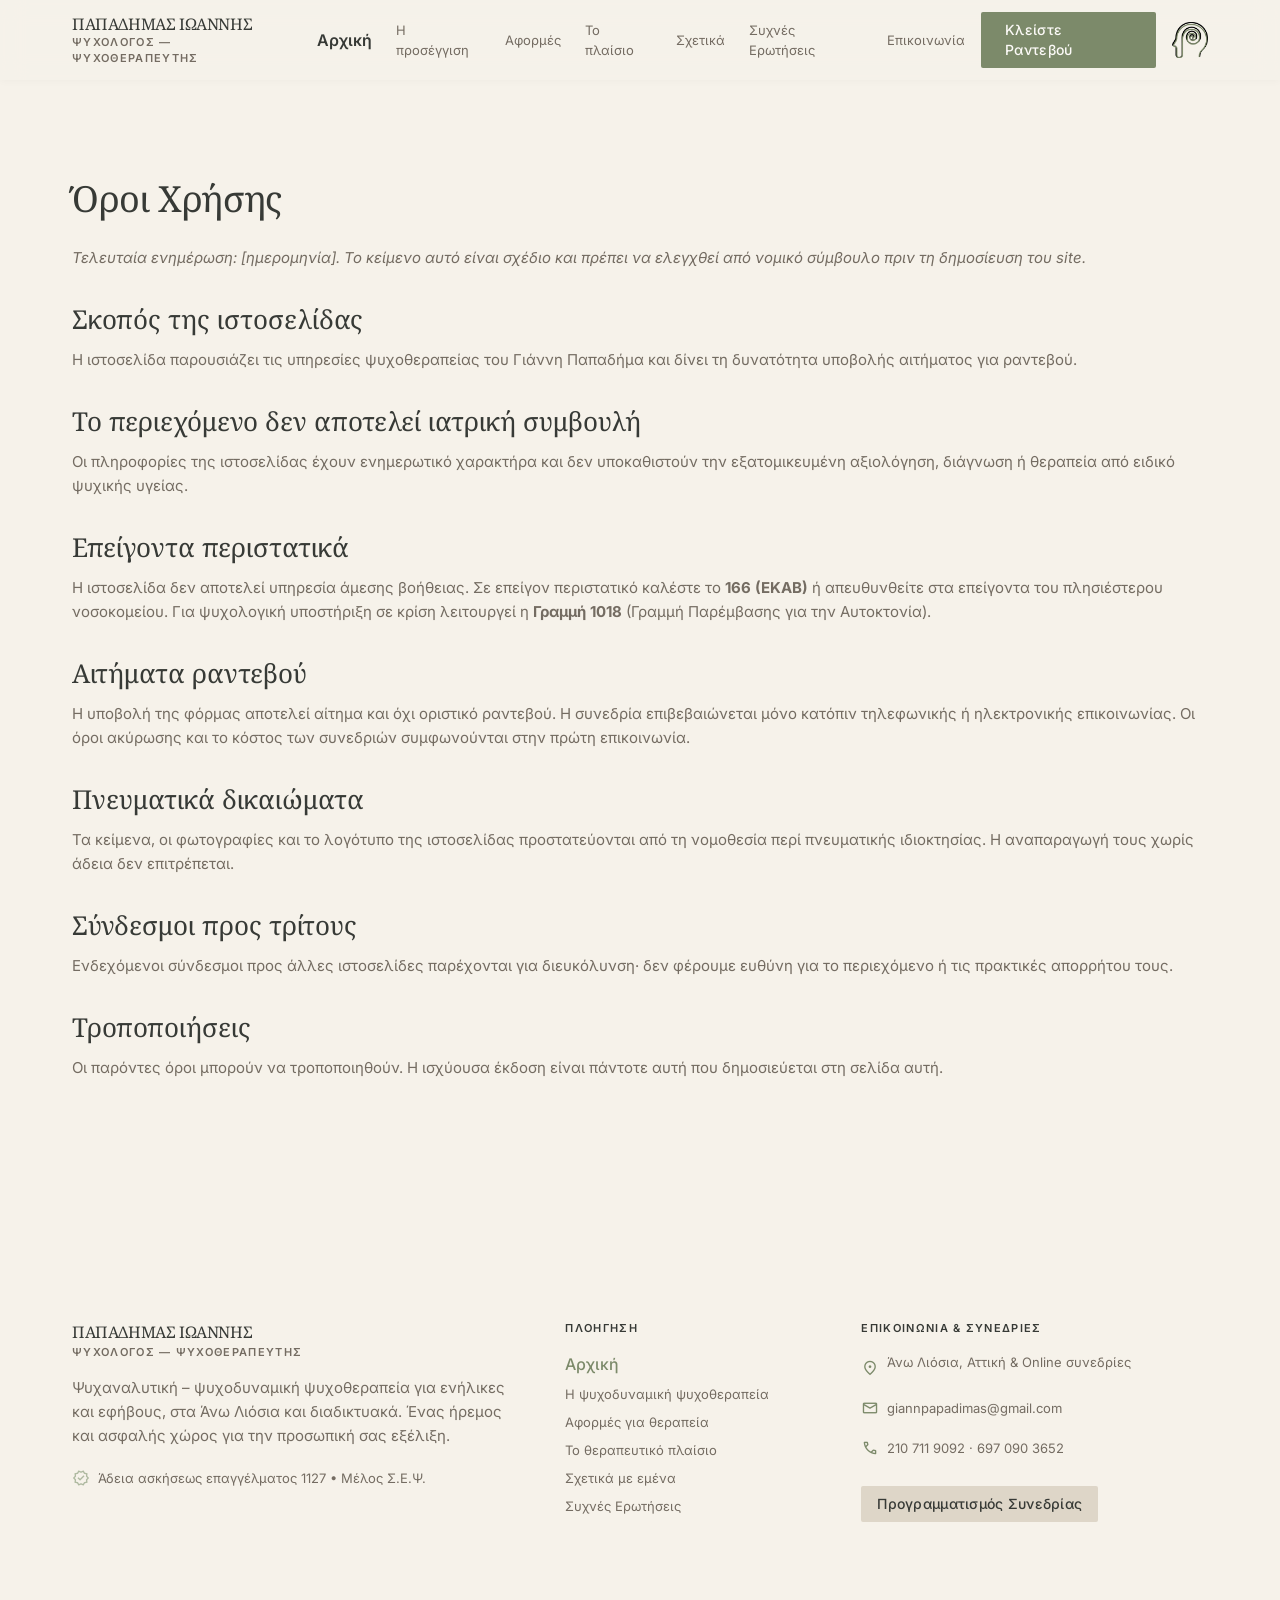
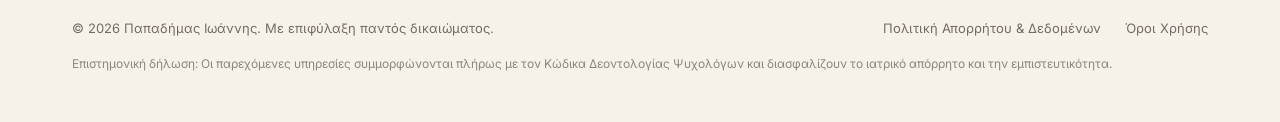
==== commit 206dac0f: "Νέα κείμενα: ψυχοδυναμική προσέγγιση σε όλες τις ενότητες Αντικαταστάθηκαν τα κείμενα του design με " ====
--- a/oroi-chrisis/index.html
+++ b/oroi-chrisis/index.html
@@ -34,13 +34,14 @@
 </head>
 <body class="wp-singular page-template-default page page-id-7 wp-embed-responsive wp-theme-papadimas bg-surface font-body-md text-body antialiased">
 <a class="sr-only focus:not-sr-only focus:absolute focus:z-[100] focus:top-2 focus:left-2 focus:bg-primary focus:text-on-primary focus:px-4 focus:py-2 focus:rounded" href="#main-content">Μετάβαση στο περιεχόμενο</a>
-<header class="fixed top-0 w-full z-50 bg-surface/90 backdrop-blur-md shadow-[0_1px_8px_rgba(0,0,0,0.03)]"><div class="h-20 max-w-[1200px] mx-auto px-gutter-mobile lg:px-gutter-desktop flex items-center justify-between gap-space-md"><a class="flex items-center gap-space-sm group text-left" data-path="home" href="#top"><div class="flex flex-col"><span class="font-headline-sm text-text-heading tracking-tight leading-tight group-hover:text-primary transition-colors">ΠΑΠΑΔΗΜΑΣ ΙΩΑΝΝΗΣ</span><span class="font-label-eyebrow text-label-eyebrow text-text-muted uppercase">Ψυχολόγος — Ψυχοθεραπευτής</span></div></a><nav class="hidden xl:flex items-center gap-space-lg" data-active-classes="text-text-heading font-semibold"><a aria-current="page" class="transition-colors text-text-heading font-semibold" data-path="home" href="#top">Αρχική</a><a class="font-body-sm text-body-sm text-on-surface-variant hover:text-on-surface transition-colors" data-path="services" href="#services-curated">Υπηρεσίες</a><a class="font-body-sm text-body-sm text-on-surface-variant hover:text-on-surface transition-colors" data-path="about" href="#about">Σχετικά</a><a class="font-body-sm text-body-sm text-on-surface-variant hover:text-on-surface transition-colors" data-path="process" href="#process">Η Διαδικασία</a><a class="font-body-sm text-body-sm text-on-surface-variant hover:text-on-surface transition-colors" data-path="faq" href="#faq">Συχνές Ερωτήσεις</a><a class="font-body-sm text-body-sm text-on-surface-variant hover:text-on-surface transition-colors" data-path="contact" href="#appointment-booking">Επικοινωνία</a></nav><div class="flex items-center gap-space-md"><a class="hidden sm:inline-flex items-center justify-center font-label-button text-label-button px-space-lg py-space-xs rounded bg-primary text-on-primary hover:bg-primary-container hover:text-on-primary transition-colors duration-200" data-path="booking" href="https://www.doctoranytime.gr/d/Psychologos/papadimas-ioannis-2" target="_blank" rel="noopener">Κλείστε Ραντεβού</a><img alt="Λογότυπο Παπαδήμας Ιωάννης" class="w-9 h-9 object-contain" src="../assets/img/logo.png"/><button aria-label="Μενού" aria-expanded="false" aria-controls="mobile-menu" data-menu-toggle class="xl:hidden p-space-2xs text-on-surface hover:text-primary focus:outline-none"><span class="material-symbols-outlined text-2xl">menu</span></button></div></div>
+<header class="fixed top-0 w-full z-50 bg-surface/90 backdrop-blur-md shadow-[0_1px_8px_rgba(0,0,0,0.03)]"><div class="h-20 max-w-[1200px] mx-auto px-gutter-mobile lg:px-gutter-desktop flex items-center justify-between gap-space-md"><a class="flex items-center gap-space-sm group text-left" data-path="home" href="#top"><div class="flex flex-col"><span class="font-headline-sm text-text-heading tracking-tight leading-tight group-hover:text-primary transition-colors">ΠΑΠΑΔΗΜΑΣ ΙΩΑΝΝΗΣ</span><span class="font-label-eyebrow text-label-eyebrow text-text-muted uppercase">Ψυχολόγος — Ψυχοθεραπευτής</span></div></a><nav class="hidden xl:flex items-center gap-space-lg" data-active-classes="text-text-heading font-semibold"><a aria-current="page" class="transition-colors text-text-heading font-semibold" href="#top">Αρχική</a><a class="font-body-sm text-body-sm text-on-surface-variant hover:text-on-surface transition-colors" href="#process">Η προσέγγιση</a><a class="font-body-sm text-body-sm text-on-surface-variant hover:text-on-surface transition-colors" href="#services-curated">Αφορμές</a><a class="font-body-sm text-body-sm text-on-surface-variant hover:text-on-surface transition-colors" href="#difference">Το πλαίσιο</a><a class="font-body-sm text-body-sm text-on-surface-variant hover:text-on-surface transition-colors" href="#about">Σχετικά</a><a class="font-body-sm text-body-sm text-on-surface-variant hover:text-on-surface transition-colors" href="#faq">Συχνές Ερωτήσεις</a><a class="font-body-sm text-body-sm text-on-surface-variant hover:text-on-surface transition-colors" href="#appointment-booking">Επικοινωνία</a></nav><div class="flex items-center gap-space-md"><a class="hidden sm:inline-flex items-center justify-center font-label-button text-label-button px-space-lg py-space-xs rounded bg-primary text-on-primary hover:bg-primary-container hover:text-on-primary transition-colors duration-200" data-path="booking" href="https://www.doctoranytime.gr/d/Psychologos/papadimas-ioannis-2" target="_blank" rel="noopener">Κλείστε Ραντεβού</a><img alt="Λογότυπο Παπαδήμας Ιωάννης" class="w-9 h-9 object-contain" src="../assets/img/logo.png"/><button aria-label="Μενού" aria-expanded="false" aria-controls="mobile-menu" data-menu-toggle class="xl:hidden p-space-2xs text-on-surface hover:text-primary focus:outline-none"><span class="material-symbols-outlined text-2xl">menu</span></button></div></div>
 <div class="hidden xl:hidden border-t border-border-subtle bg-surface/95 backdrop-blur-md" data-menu-panel id="mobile-menu">
 <nav class="max-w-[1200px] mx-auto px-gutter-mobile py-space-md flex flex-col gap-space-sm">
 <a class="font-body-md text-body-md text-on-surface-variant hover:text-on-surface transition-colors" href="#top">Αρχική</a>
-<a class="font-body-md text-body-md text-on-surface-variant hover:text-on-surface transition-colors" href="#services-curated">Υπηρεσίες</a>
+<a class="font-body-md text-body-md text-on-surface-variant hover:text-on-surface transition-colors" href="#process">Η προσέγγιση</a>
+<a class="font-body-md text-body-md text-on-surface-variant hover:text-on-surface transition-colors" href="#services-curated">Αφορμές</a>
+<a class="font-body-md text-body-md text-on-surface-variant hover:text-on-surface transition-colors" href="#difference">Το πλαίσιο</a>
 <a class="font-body-md text-body-md text-on-surface-variant hover:text-on-surface transition-colors" href="#about">Σχετικά</a>
-<a class="font-body-md text-body-md text-on-surface-variant hover:text-on-surface transition-colors" href="#process">Η Διαδικασία</a>
 <a class="font-body-md text-body-md text-on-surface-variant hover:text-on-surface transition-colors" href="#faq">Συχνές Ερωτήσεις</a>
 <a class="font-body-md text-body-md text-on-surface-variant hover:text-on-surface transition-colors" href="#appointment-booking">Επικοινωνία</a>
 <a class="mt-space-xs inline-flex items-center justify-center font-label-button text-label-button px-space-lg py-space-sm rounded bg-primary text-on-primary" href="https://www.doctoranytime.gr/d/Psychologos/papadimas-ioannis-2" target="_blank" rel="noopener">Κλείστε Ραντεβού</a>
@@ -69,7 +70,7 @@
 	</article>
 </div>
 </div></main>
-<footer class="w-full bg-surface-container-low"><div class="max-w-[1200px] mx-auto px-gutter-mobile lg:px-gutter-desktop pt-space-3xl pb-space-2xl"><div class="grid grid-cols-1 md:grid-cols-12 gap-space-2xl mb-space-3xl"><div class="md:col-span-5 flex flex-col items-start gap-space-md"><div class="flex items-center gap-space-sm"><div class="flex flex-col"><span class="font-headline-sm text-text-heading tracking-tight">ΠΑΠΑΔΗΜΑΣ ΙΩΑΝΝΗΣ</span><span class="font-label-eyebrow text-label-eyebrow text-text-muted uppercase">Ψυχολόγος — Ψυχοθεραπευτής</span></div></div><p class="font-body-md text-body-md text-text-body max-w-md">Ψυχαναλυτική – ψυχοδυναμική ψυχοθεραπεία για ενήλικες και εφήβους, στα Άνω Λιόσια και διαδικτυακά. Ένας ήρεμος και ασφαλής χώρος για την προσωπική σας εξέλιξη.</p><div class="flex items-center gap-space-xs text-text-muted font-body-sm text-body-sm"><span class="material-symbols-outlined text-lg text-accent-sage">verified</span><span>Άδεια ασκήσεως επαγγέλματος 1127 • Μέλος Σ.Ε.Ψ.</span></div></div><div class="md:col-span-3 flex flex-col gap-space-md"><span class="font-label-eyebrow text-label-eyebrow uppercase text-text-heading font-semibold">Πλοηγηση</span><nav class="flex flex-col gap-space-xs" data-active-classes="text-primary font-medium"><a aria-current="page" class="transition-colors text-primary font-medium" data-path="home" href="#top">Αρχική</a><a class="font-body-sm text-body-sm text-on-surface-variant hover:text-on-surface transition-colors" data-path="services" href="#services-curated">Υπηρεσίες Ψυχοθεραπείας</a><a class="font-body-sm text-body-sm text-on-surface-variant hover:text-on-surface transition-colors" data-path="about" href="#about">Σχετικά &amp; Βιογραφικό</a><a class="font-body-sm text-body-sm text-on-surface-variant hover:text-on-surface transition-colors" data-path="process" href="#process">Η Θεραπευτική Διαδικασία</a><a class="font-body-sm text-body-sm text-on-surface-variant hover:text-on-surface transition-colors" data-path="faq" href="#faq">Συχνές Ερωτήσεις</a></nav></div><div class="md:col-span-4 flex flex-col gap-space-md"><span class="font-label-eyebrow text-label-eyebrow uppercase text-text-heading font-semibold">Επικοινωνια &amp; Συνεδριες</span><div class="flex flex-col gap-space-sm font-body-sm text-body-sm text-text-body"><div class="flex items-start gap-space-xs"><span class="material-symbols-outlined text-lg text-secondary mt-0.5">location_on</span><a class="hover:text-primary transition-colors" href="https://www.google.com/maps/search/?api=1&#038;query=%CE%9B.%20%CE%A6%CF%85%CE%BB%CE%AE%CF%82%2083%2C%20%CE%86%CE%BD%CF%89%20%CE%9B%CE%B9%CF%8C%CF%83%CE%B9%CE%B1%2013341" target="_blank" rel="noopener">Άνω Λιόσια, Αττική &amp; Online συνεδρίες<span class="sr-only"> — άνοιγμα στους Χάρτες Google</span></a></div><div class="flex items-center gap-space-xs"><span class="material-symbols-outlined text-lg text-secondary">mail</span><a class="hover:text-primary transition-colors" href="mailto:giannpapadimas@gmail.com">giannpapadimas@gmail.com</a></div><div class="flex items-center gap-space-xs"><span class="material-symbols-outlined text-lg text-secondary">call</span><span><a class="hover:text-primary transition-colors" href="tel:+302107119092">210 711 9092</a> &middot; <a class="hover:text-primary transition-colors" href="tel:+306970903652">697 090 3652</a></span></div></div><div class="mt-space-xs"><a class="inline-flex items-center justify-center font-label-button text-label-button px-space-md py-space-xs rounded bg-surface-container hover:bg-surface-container-high text-on-surface transition-colors duration-200" data-path="booking" href="https://www.doctoranytime.gr/d/Psychologos/papadimas-ioannis-2" target="_blank" rel="noopener">Προγραμματισμός Συνεδρίας</a></div></div></div><div class="pt-space-lg flex flex-col md:flex-row items-center justify-between gap-space-md font-body-sm text-body-sm text-text-muted text-center md:text-left"><p>&copy; 2026 Παπαδήμας Ιωάννης. Με επιφύλαξη παντός δικαιώματος.</p><div class="flex items-center gap-space-lg"><a class="hover:text-on-surface transition-colors" data-path="privacy-policy" href="../politiki-aporritou/">Πολιτική Απορρήτου &amp; Δεδομένων</a><a class="hover:text-on-surface transition-colors" data-path="terms-of-service" href="../oroi-chrisis/">Όροι Χρήσης</a></div></div><div class="mt-space-md text-center md:text-left font-body-sm text-body-sm text-text-muted opacity-80"><p class="text-xs leading-relaxed">Επιστημονική δήλωση: Οι παρεχόμενες υπηρεσίες συμμορφώνονται πλήρως με τον Κώδικα Δεοντολογίας Ψυχολόγων και διασφαλίζουν το ιατρικό απόρρητο και την εμπιστευτικότητα.</p></div></div></footer>
+<footer class="w-full bg-surface-container-low"><div class="max-w-[1200px] mx-auto px-gutter-mobile lg:px-gutter-desktop pt-space-3xl pb-space-2xl"><div class="grid grid-cols-1 md:grid-cols-12 gap-space-2xl mb-space-3xl"><div class="md:col-span-5 flex flex-col items-start gap-space-md"><div class="flex items-center gap-space-sm"><div class="flex flex-col"><span class="font-headline-sm text-text-heading tracking-tight">ΠΑΠΑΔΗΜΑΣ ΙΩΑΝΝΗΣ</span><span class="font-label-eyebrow text-label-eyebrow text-text-muted uppercase">Ψυχολόγος — Ψυχοθεραπευτής</span></div></div><p class="font-body-md text-body-md text-text-body max-w-md">Ψυχαναλυτική – ψυχοδυναμική ψυχοθεραπεία για ενήλικες και εφήβους, στα Άνω Λιόσια και διαδικτυακά. Ένας ήρεμος και ασφαλής χώρος για την προσωπική σας εξέλιξη.</p><div class="flex items-center gap-space-xs text-text-muted font-body-sm text-body-sm"><span class="material-symbols-outlined text-lg text-accent-sage">verified</span><span>Άδεια ασκήσεως επαγγέλματος 1127 • Μέλος Σ.Ε.Ψ.</span></div></div><div class="md:col-span-3 flex flex-col gap-space-md"><span class="font-label-eyebrow text-label-eyebrow uppercase text-text-heading font-semibold">Πλοηγηση</span><nav class="flex flex-col gap-space-xs" data-active-classes="text-primary font-medium"><a aria-current="page" class="transition-colors text-primary font-medium" href="#top">Αρχική</a><a class="font-body-sm text-body-sm text-on-surface-variant hover:text-on-surface transition-colors" href="#process">Η ψυχοδυναμική ψυχοθεραπεία</a><a class="font-body-sm text-body-sm text-on-surface-variant hover:text-on-surface transition-colors" href="#services-curated">Αφορμές για θεραπεία</a><a class="font-body-sm text-body-sm text-on-surface-variant hover:text-on-surface transition-colors" href="#difference">Το θεραπευτικό πλαίσιο</a><a class="font-body-sm text-body-sm text-on-surface-variant hover:text-on-surface transition-colors" href="#about">Σχετικά με εμένα</a><a class="font-body-sm text-body-sm text-on-surface-variant hover:text-on-surface transition-colors" href="#faq">Συχνές Ερωτήσεις</a></nav></div><div class="md:col-span-4 flex flex-col gap-space-md"><span class="font-label-eyebrow text-label-eyebrow uppercase text-text-heading font-semibold">Επικοινωνια &amp; Συνεδριες</span><div class="flex flex-col gap-space-sm font-body-sm text-body-sm text-text-body"><div class="flex items-start gap-space-xs"><span class="material-symbols-outlined text-lg text-secondary mt-0.5">location_on</span><a class="hover:text-primary transition-colors" href="https://www.google.com/maps/search/?api=1&#038;query=%CE%9B.%20%CE%A6%CF%85%CE%BB%CE%AE%CF%82%2083%2C%20%CE%86%CE%BD%CF%89%20%CE%9B%CE%B9%CF%8C%CF%83%CE%B9%CE%B1%2013341" target="_blank" rel="noopener">Άνω Λιόσια, Αττική &amp; Online συνεδρίες<span class="sr-only"> — άνοιγμα στους Χάρτες Google</span></a></div><div class="flex items-center gap-space-xs"><span class="material-symbols-outlined text-lg text-secondary">mail</span><a class="hover:text-primary transition-colors" href="mailto:giannpapadimas@gmail.com">giannpapadimas@gmail.com</a></div><div class="flex items-center gap-space-xs"><span class="material-symbols-outlined text-lg text-secondary">call</span><span><a class="hover:text-primary transition-colors" href="tel:+302107119092">210 711 9092</a> &middot; <a class="hover:text-primary transition-colors" href="tel:+306970903652">697 090 3652</a></span></div></div><div class="mt-space-xs"><a class="inline-flex items-center justify-center font-label-button text-label-button px-space-md py-space-xs rounded bg-surface-container hover:bg-surface-container-high text-on-surface transition-colors duration-200" data-path="booking" href="https://www.doctoranytime.gr/d/Psychologos/papadimas-ioannis-2" target="_blank" rel="noopener">Προγραμματισμός Συνεδρίας</a></div></div></div><div class="pt-space-lg flex flex-col md:flex-row items-center justify-between gap-space-md font-body-sm text-body-sm text-text-muted text-center md:text-left"><p>&copy; 2026 Παπαδήμας Ιωάννης. Με επιφύλαξη παντός δικαιώματος.</p><div class="flex items-center gap-space-lg"><a class="hover:text-on-surface transition-colors" data-path="privacy-policy" href="../politiki-aporritou/">Πολιτική Απορρήτου &amp; Δεδομένων</a><a class="hover:text-on-surface transition-colors" data-path="terms-of-service" href="../oroi-chrisis/">Όροι Χρήσης</a></div></div><div class="mt-space-md text-center md:text-left font-body-sm text-body-sm text-text-muted opacity-80"><p class="text-xs leading-relaxed">Επιστημονική δήλωση: Οι παρεχόμενες υπηρεσίες συμμορφώνονται πλήρως με τον Κώδικα Δεοντολογίας Ψυχολόγων και διασφαλίζουν το ιατρικό απόρρητο και την εμπιστευτικότητα.</p></div></div></footer>
 
 <script src="../assets/js/site.js" id="papadimas-site-js"></script>
 
--- a/assets/css/app.css
+++ b/assets/css/app.css
@@ -1 +1 @@
-*,:after,:before{--tw-border-spacing-x:0;--tw-border-spacing-y:0;--tw-translate-x:0;--tw-translate-y:0;--tw-rotate:0;--tw-skew-x:0;--tw-skew-y:0;--tw-scale-x:1;--tw-scale-y:1;--tw-pan-x: ;--tw-pan-y: ;--tw-pinch-zoom: ;--tw-scroll-snap-strictness:proximity;--tw-gradient-from-position: ;--tw-gradient-via-position: ;--tw-gradient-to-position: ;--tw-ordinal: ;--tw-slashed-zero: ;--tw-numeric-figure: ;--tw-numeric-spacing: ;--tw-numeric-fraction: ;--tw-ring-inset: ;--tw-ring-offset-width:0px;--tw-ring-offset-color:#fff;--tw-ring-color:rgba(59,130,246,.5);--tw-ring-offset-shadow:0 0 #0000;--tw-ring-shadow:0 0 #0000;--tw-shadow:0 0 #0000;--tw-shadow-colored:0 0 #0000;--tw-blur: ;--tw-brightness: ;--tw-contrast: ;--tw-grayscale: ;--tw-hue-rotate: ;--tw-invert: ;--tw-saturate: ;--tw-sepia: ;--tw-drop-shadow: ;--tw-backdrop-blur: ;--tw-backdrop-brightness: ;--tw-backdrop-contrast: ;--tw-backdrop-grayscale: ;--tw-backdrop-hue-rotate: ;--tw-backdrop-invert: ;--tw-backdrop-opacity: ;--tw-backdrop-saturate: ;--tw-backdrop-sepia: ;--tw-contain-size: ;--tw-contain-layout: ;--tw-contain-paint: ;--tw-contain-style: }::backdrop{--tw-border-spacing-x:0;--tw-border-spacing-y:0;--tw-translate-x:0;--tw-translate-y:0;--tw-rotate:0;--tw-skew-x:0;--tw-skew-y:0;--tw-scale-x:1;--tw-scale-y:1;--tw-pan-x: ;--tw-pan-y: ;--tw-pinch-zoom: ;--tw-scroll-snap-strictness:proximity;--tw-gradient-from-position: ;--tw-gradient-via-position: ;--tw-gradient-to-position: ;--tw-ordinal: ;--tw-slashed-zero: ;--tw-numeric-figure: ;--tw-numeric-spacing: ;--tw-numeric-fraction: ;--tw-ring-inset: ;--tw-ring-offset-width:0px;--tw-ring-offset-color:#fff;--tw-ring-color:rgba(59,130,246,.5);--tw-ring-offset-shadow:0 0 #0000;--tw-ring-shadow:0 0 #0000;--tw-shadow:0 0 #0000;--tw-shadow-colored:0 0 #0000;--tw-blur: ;--tw-brightness: ;--tw-contrast: ;--tw-grayscale: ;--tw-hue-rotate: ;--tw-invert: ;--tw-saturate: ;--tw-sepia: ;--tw-drop-shadow: ;--tw-backdrop-blur: ;--tw-backdrop-brightness: ;--tw-backdrop-contrast: ;--tw-backdrop-grayscale: ;--tw-backdrop-hue-rotate: ;--tw-backdrop-invert: ;--tw-backdrop-opacity: ;--tw-backdrop-saturate: ;--tw-backdrop-sepia: ;--tw-contain-size: ;--tw-contain-layout: ;--tw-contain-paint: ;--tw-contain-style: }/*! tailwindcss v3.4.17 | MIT License | https://tailwindcss.com*/*,:after,:before{box-sizing:border-box;border:0 solid #e5e7eb}:after,:before{--tw-content:""}:host,html{line-height:1.5;-webkit-text-size-adjust:100%;-moz-tab-size:4;-o-tab-size:4;tab-size:4;font-family:ui-sans-serif,system-ui,sans-serif,Apple Color Emoji,Segoe UI Emoji,Segoe UI Symbol,Noto Color Emoji;font-feature-settings:normal;font-variation-settings:normal;-webkit-tap-highlight-color:transparent}body{margin:0;line-height:inherit}hr{height:0;color:inherit;border-top-width:1px}abbr:where([title]){-webkit-text-decoration:underline dotted;text-decoration:underline dotted}h1,h2,h3,h4,h5,h6{font-size:inherit;font-weight:inherit}a{color:inherit;text-decoration:inherit}b,strong{font-weight:bolder}code,kbd,pre,samp{font-family:ui-monospace,SFMono-Regular,Menlo,Monaco,Consolas,Liberation Mono,Courier New,monospace;font-feature-settings:normal;font-variation-settings:normal;font-size:1em}small{font-size:80%}sub,sup{font-size:75%;line-height:0;position:relative;vertical-align:baseline}sub{bottom:-.25em}sup{top:-.5em}table{text-indent:0;border-color:inherit;border-collapse:collapse}button,input,optgroup,select,textarea{font-family:inherit;font-feature-settings:inherit;font-variation-settings:inherit;font-size:100%;font-weight:inherit;line-height:inherit;letter-spacing:inherit;color:inherit;margin:0;padding:0}button,select{text-transform:none}button,input:where([type=button]),input:where([type=reset]),input:where([type=submit]){-webkit-appearance:button;background-color:transparent;background-image:none}:-moz-focusring{outline:auto}:-moz-ui-invalid{box-shadow:none}progress{vertical-align:baseline}::-webkit-inner-spin-button,::-webkit-outer-spin-button{height:auto}[type=search]{-webkit-appearance:textfield;outline-offset:-2px}::-webkit-search-decoration{-webkit-appearance:none}::-webkit-file-upload-button{-webkit-appearance:button;font:inherit}summary{display:list-item}blockquote,dd,dl,figure,h1,h2,h3,h4,h5,h6,hr,p,pre{margin:0}fieldset{margin:0}fieldset,legend{padding:0}menu,ol,ul{list-style:none;margin:0;padding:0}dialog{padding:0}textarea{resize:vertical}input::-moz-placeholder,textarea::-moz-placeholder{opacity:1;color:#9ca3af}input::placeholder,textarea::placeholder{opacity:1;color:#9ca3af}[role=button],button{cursor:pointer}:disabled{cursor:default}audio,canvas,embed,iframe,img,object,svg,video{display:block;vertical-align:middle}img,video{max-width:100%;height:auto}[hidden]:where(:not([hidden=until-found])){display:none}html{scroll-behavior:smooth}body{overscroll-behavior:none}main>:first-child{margin-top:0!important}main>:last-child{margin-bottom:0!important}.material-symbols-outlined{font-family:Material Symbols Outlined;font-weight:400;font-style:normal;line-height:1;letter-spacing:normal;text-transform:none;display:inline-block;white-space:nowrap;word-wrap:normal;direction:ltr;-webkit-font-feature-settings:"liga";-webkit-font-smoothing:antialiased}.sr-only{position:absolute;width:1px;height:1px;padding:0;margin:-1px;overflow:hidden;clip:rect(0,0,0,0);white-space:nowrap;border-width:0}.fixed{position:fixed}.absolute{position:absolute}.relative{position:relative}.inset-0{inset:0}.-bottom-6{bottom:-1.5rem}.-right-4{right:-1rem}.bottom-4{bottom:1rem}.bottom-6{bottom:1.5rem}.left-6{left:1.5rem}.right-4{right:1rem}.right-6{right:1.5rem}.top-0{top:0}.z-50{z-index:50}.mx-auto{margin-left:auto;margin-right:auto}.mb-1{margin-bottom:.25rem}.mb-space-2xl{margin-bottom:3rem}.mb-space-2xs{margin-bottom:.25rem}.mb-space-3xl{margin-bottom:4.5rem}.mb-space-lg{margin-bottom:1.5rem}.mb-space-md{margin-bottom:1rem}.mb-space-sm{margin-bottom:.75rem}.mb-space-xs{margin-bottom:.5rem}.ml-2{margin-left:.5rem}.mt-0\.5{margin-top:.125rem}.mt-1,.mt-space-2xs{margin-top:.25rem}.mt-space-md{margin-top:1rem}.mt-space-sm{margin-top:.75rem}.mt-space-xs{margin-top:.5rem}.block{display:block}.flex{display:flex}.inline-flex{display:inline-flex}.grid{display:grid}.hidden{display:none}.aspect-\[16\/10\]{aspect-ratio:16/10}.aspect-\[21\/9\]{aspect-ratio:21/9}.aspect-\[4\/5\]{aspect-ratio:4/5}.aspect-square{aspect-ratio:1/1}.h-0\.5{height:.125rem}.h-10{height:2.5rem}.h-12{height:3rem}.h-20{height:5rem}.h-4{height:1rem}.h-9{height:2.25rem}.h-full{height:100%}.min-h-screen{min-height:100vh}.w-10{width:2.5rem}.w-12{width:3rem}.w-4{width:1rem}.w-9{width:2.25rem}.w-full{width:100%}.max-w-2xl{max-width:42rem}.max-w-\[1200px\]{max-width:1200px}.max-w-\[240px\]{max-width:240px}.max-w-\[800px\]{max-width:800px}.max-w-md{max-width:28rem}.max-w-xl{max-width:36rem}.flex-shrink-0{flex-shrink:0}.grid-cols-1{grid-template-columns:repeat(1,minmax(0,1fr))}.flex-col{flex-direction:column}.flex-wrap{flex-wrap:wrap}.items-start{align-items:flex-start}.items-center{align-items:center}.justify-center{justify-content:center}.justify-between{justify-content:space-between}.gap-space-2xl{gap:3rem}.gap-space-2xs{gap:.25rem}.gap-space-lg{gap:1.5rem}.gap-space-md{gap:1rem}.gap-space-sm{gap:.75rem}.gap-space-xl{gap:2rem}.gap-space-xs{gap:.5rem}.overflow-hidden{overflow:hidden}.rounded{border-radius:.125rem}.rounded-full{border-radius:.75rem}.rounded-lg{border-radius:.25rem}.rounded-xl{border-radius:.5rem}.border-t{border-top-width:1px}.border-accent-sage\/40{border-color:hsla(86,15%,68%,.4)}.border-border-subtle{--tw-border-opacity:1;border-color:rgb(222 214 200/var(--tw-border-opacity,1))}.border-error\/40{border-color:rgba(186,26,26,.4)}.bg-primary,.bg-secondary{--tw-bg-opacity:1;background-color:rgb(124 138 106/var(--tw-bg-opacity,1))}.bg-surface{--tw-bg-opacity:1;background-color:rgb(246 242 234/var(--tw-bg-opacity,1))}.bg-surface-bright{--tw-bg-opacity:1;background-color:rgb(252 250 247/var(--tw-bg-opacity,1))}.bg-surface-bright\/90{background-color:hsla(36,45%,98%,.9)}.bg-surface-bright\/95{background-color:hsla(36,45%,98%,.95)}.bg-surface-container,.bg-surface-container-high{--tw-bg-opacity:1;background-color:rgb(222 214 200/var(--tw-bg-opacity,1))}.bg-surface-container-low{--tw-bg-opacity:1;background-color:rgb(246 242 234/var(--tw-bg-opacity,1))}.bg-surface-container-lowest{--tw-bg-opacity:1;background-color:rgb(252 250 247/var(--tw-bg-opacity,1))}.bg-surface\/90{background-color:hsla(40,40%,94%,.9)}.bg-surface\/95{background-color:hsla(40,40%,94%,.95)}.bg-gradient-to-t{background-image:linear-gradient(to top,var(--tw-gradient-stops))}.from-primary\/40{--tw-gradient-from:hsla(86,13%,48%,.4) var(--tw-gradient-from-position);--tw-gradient-to:hsla(86,13%,48%,0) var(--tw-gradient-to-position);--tw-gradient-stops:var(--tw-gradient-from),var(--tw-gradient-to)}.via-transparent{--tw-gradient-to:transparent var(--tw-gradient-to-position);--tw-gradient-stops:var(--tw-gradient-from),transparent var(--tw-gradient-via-position),var(--tw-gradient-to)}.to-transparent{--tw-gradient-to:transparent var(--tw-gradient-to-position)}.object-contain{-o-object-fit:contain;object-fit:contain}.object-cover{-o-object-fit:cover;object-fit:cover}.object-center{-o-object-position:center;object-position:center}.p-space-2xs{padding:.25rem}.p-space-lg{padding:1.5rem}.p-space-md{padding:1rem}.p-space-xl{padding:2rem}.px-gutter-mobile{padding-left:1rem;padding-right:1rem}.px-space-lg{padding-left:1.5rem;padding-right:1.5rem}.px-space-md{padding-left:1rem;padding-right:1rem}.px-space-sm{padding-left:.75rem;padding-right:.75rem}.px-space-xl{padding-left:2rem;padding-right:2rem}.py-space-2xs{padding-top:.25rem;padding-bottom:.25rem}.py-space-3xl{padding-top:4.5rem;padding-bottom:4.5rem}.py-space-4xl{padding-top:6rem;padding-bottom:6rem}.py-space-md{padding-top:1rem;padding-bottom:1rem}.py-space-sm{padding-top:.75rem;padding-bottom:.75rem}.py-space-xl{padding-top:2rem;padding-bottom:2rem}.py-space-xs{padding-top:.5rem;padding-bottom:.5rem}.pb-space-2xl{padding-bottom:3rem}.pt-20{padding-top:5rem}.pt-space-3xl{padding-top:4.5rem}.pt-space-lg{padding-top:1.5rem}.pt-space-md{padding-top:1rem}.pt-space-sm{padding-top:.75rem}.pt-space-xs{padding-top:.5rem}.text-left{text-align:left}.text-center{text-align:center}.font-body-lg,.font-body-md,.font-body-sm{font-family:Inter}.font-display-lg,.font-headline-lg,.font-headline-md,.font-headline-sm{font-family:Noto Serif}.font-label-button,.font-label-eyebrow{font-family:Inter}.font-serif{font-family:ui-serif,Georgia,Cambria,Times New Roman,Times,serif}.text-2xl{font-size:1.5rem;line-height:2rem}.text-base{font-size:1rem;line-height:1.5rem}.text-body-md{font-size:15px;line-height:24px;font-weight:400}.text-body-sm{font-size:13px;line-height:20px;font-weight:400}.text-display-lg-mobile{font-size:34px;line-height:42px;letter-spacing:-.01em;font-weight:400}.text-headline-lg-mobile,.text-headline-md{font-size:26px;line-height:34px;font-weight:400}.text-headline-sm{font-size:20px;line-height:28px;font-weight:500}.text-label-button{font-size:14px;line-height:20px;letter-spacing:.02em;font-weight:500}.text-label-eyebrow{font-size:11px;line-height:16px;letter-spacing:.12em;font-weight:600}.text-lg{font-size:1.125rem;line-height:1.75rem}.text-sm{font-size:.875rem;line-height:1.25rem}.text-xl{font-size:1.25rem;line-height:1.75rem}.text-xs{font-size:.75rem;line-height:1rem}.font-medium{font-weight:500}.font-normal{font-weight:400}.font-semibold{font-weight:600}.uppercase{text-transform:uppercase}.italic{font-style:italic}.leading-none{line-height:1}.leading-relaxed{line-height:1.625}.leading-tight{line-height:1.25}.tracking-tight{letter-spacing:-.025em}.tracking-wider{letter-spacing:.05em}.tracking-widest{letter-spacing:.1em}.text-accent-sage{--tw-text-opacity:1;color:rgb(174 185 160/var(--tw-text-opacity,1))}.text-error{--tw-text-opacity:1;color:rgb(186 26 26/var(--tw-text-opacity,1))}.text-on-primary{--tw-text-opacity:1;color:rgb(252 250 247/var(--tw-text-opacity,1))}.text-on-surface{--tw-text-opacity:1;color:rgb(55 58 54/var(--tw-text-opacity,1))}.text-on-surface-variant{--tw-text-opacity:1;color:rgb(116 108 98/var(--tw-text-opacity,1))}.text-primary,.text-secondary{--tw-text-opacity:1;color:rgb(124 138 106/var(--tw-text-opacity,1))}.text-text-body{--tw-text-opacity:1;color:rgb(116 108 98/var(--tw-text-opacity,1))}.text-text-heading{--tw-text-opacity:1;color:rgb(55 58 54/var(--tw-text-opacity,1))}.text-text-muted{--tw-text-opacity:1;color:rgb(116 108 98/var(--tw-text-opacity,1))}.underline{text-decoration-line:underline}.antialiased{-webkit-font-smoothing:antialiased;-moz-osx-font-smoothing:grayscale}.opacity-80{opacity:.8}.shadow-\[0_1px_8px_rgba\(0\2c 0\2c 0\2c 0\.03\)\]{--tw-shadow:0 1px 8px rgba(0,0,0,.03);--tw-shadow-colored:0 1px 8px var(--tw-shadow-color)}.shadow-\[0_1px_8px_rgba\(0\2c 0\2c 0\2c 0\.03\)\],.shadow-inner{box-shadow:var(--tw-ring-offset-shadow,0 0 #0000),var(--tw-ring-shadow,0 0 #0000),var(--tw-shadow)}.shadow-inner{--tw-shadow:inset 0 2px 4px 0 rgba(0,0,0,.05);--tw-shadow-colored:inset 0 2px 4px 0 var(--tw-shadow-color)}.shadow-md{--tw-shadow:0 4px 6px -1px rgba(0,0,0,.1),0 2px 4px -2px rgba(0,0,0,.1);--tw-shadow-colored:0 4px 6px -1px var(--tw-shadow-color),0 2px 4px -2px var(--tw-shadow-color)}.shadow-md,.shadow-sm{box-shadow:var(--tw-ring-offset-shadow,0 0 #0000),var(--tw-ring-shadow,0 0 #0000),var(--tw-shadow)}.shadow-sm{--tw-shadow:0 1px 2px 0 rgba(0,0,0,.05);--tw-shadow-colored:0 1px 2px 0 var(--tw-shadow-color)}.filter{filter:var(--tw-blur) var(--tw-brightness) var(--tw-contrast) var(--tw-grayscale) var(--tw-hue-rotate) var(--tw-invert) var(--tw-saturate) var(--tw-sepia) var(--tw-drop-shadow)}.backdrop-blur-md{--tw-backdrop-blur:blur(12px)}.backdrop-blur-md,.backdrop-blur-sm{-webkit-backdrop-filter:var(--tw-backdrop-blur) var(--tw-backdrop-brightness) var(--tw-backdrop-contrast) var(--tw-backdrop-grayscale) var(--tw-backdrop-hue-rotate) var(--tw-backdrop-invert) var(--tw-backdrop-opacity) var(--tw-backdrop-saturate) var(--tw-backdrop-sepia);backdrop-filter:var(--tw-backdrop-blur) var(--tw-backdrop-brightness) var(--tw-backdrop-contrast) var(--tw-backdrop-grayscale) var(--tw-backdrop-hue-rotate) var(--tw-backdrop-invert) var(--tw-backdrop-opacity) var(--tw-backdrop-saturate) var(--tw-backdrop-sepia)}.backdrop-blur-sm{--tw-backdrop-blur:blur(4px)}.transition-all{transition-property:all;transition-timing-function:cubic-bezier(.4,0,.2,1);transition-duration:.15s}.transition-colors{transition-property:color,background-color,border-color,text-decoration-color,fill,stroke;transition-timing-function:cubic-bezier(.4,0,.2,1);transition-duration:.15s}.transition-transform{transition-property:transform;transition-timing-function:cubic-bezier(.4,0,.2,1);transition-duration:.15s}.duration-200{transition-duration:.2s}.duration-500{transition-duration:.5s}@media (prefers-reduced-motion:reduce){html{scroll-behavior:auto}*,:after,:before{animation-duration:.01ms!important;transition-duration:.01ms!important}}.hover\:scale-105:hover{--tw-scale-x:1.05;--tw-scale-y:1.05;transform:translate(var(--tw-translate-x),var(--tw-translate-y)) rotate(var(--tw-rotate)) skewX(var(--tw-skew-x)) skewY(var(--tw-skew-y)) scaleX(var(--tw-scale-x)) scaleY(var(--tw-scale-y))}.hover\:bg-primary-container:hover{--tw-bg-opacity:1;background-color:rgb(55 58 54/var(--tw-bg-opacity,1))}.hover\:bg-surface-container-high:hover,.hover\:bg-surface-container:hover{--tw-bg-opacity:1;background-color:rgb(222 214 200/var(--tw-bg-opacity,1))}.hover\:text-on-primary:hover{--tw-text-opacity:1;color:rgb(252 250 247/var(--tw-text-opacity,1))}.hover\:text-on-surface:hover{--tw-text-opacity:1;color:rgb(55 58 54/var(--tw-text-opacity,1))}.hover\:text-primary:hover{--tw-text-opacity:1;color:rgb(124 138 106/var(--tw-text-opacity,1))}.focus\:not-sr-only:focus{position:static;width:auto;height:auto;padding:0;margin:0;overflow:visible;clip:auto;white-space:normal}.focus\:absolute:focus{position:absolute}.focus\:left-2:focus{left:.5rem}.focus\:top-2:focus{top:.5rem}.focus\:z-\[100\]:focus{z-index:100}.focus\:rounded:focus{border-radius:.125rem}.focus\:bg-primary:focus{--tw-bg-opacity:1;background-color:rgb(124 138 106/var(--tw-bg-opacity,1))}.focus\:px-4:focus{padding-left:1rem;padding-right:1rem}.focus\:py-2:focus{padding-top:.5rem;padding-bottom:.5rem}.focus\:text-on-primary:focus{--tw-text-opacity:1;color:rgb(252 250 247/var(--tw-text-opacity,1))}.focus\:outline-none:focus{outline:2px solid transparent;outline-offset:2px}.group:hover .group-hover\:text-primary{--tw-text-opacity:1;color:rgb(124 138 106/var(--tw-text-opacity,1))}.group:hover .group-hover\:underline{text-decoration-line:underline}@media (min-width:640px){.sm\:inline-flex{display:inline-flex}.sm\:w-auto{width:auto}.sm\:grid-cols-2{grid-template-columns:repeat(2,minmax(0,1fr))}.sm\:flex-row{flex-direction:row}.sm\:items-center{align-items:center}}@media (min-width:768px){.md\:right-4{right:1rem}.md\:col-span-3{grid-column:span 3/span 3}.md\:col-span-4{grid-column:span 4/span 4}.md\:col-span-5{grid-column:span 5/span 5}.md\:grid-cols-12{grid-template-columns:repeat(12,minmax(0,1fr))}.md\:grid-cols-2{grid-template-columns:repeat(2,minmax(0,1fr))}.md\:grid-cols-3{grid-template-columns:repeat(3,minmax(0,1fr))}.md\:flex-row{flex-direction:row}.md\:text-left{text-align:left}}@media (min-width:1024px){.lg\:col-span-5{grid-column:span 5/span 5}.lg\:col-span-6{grid-column:span 6/span 6}.lg\:col-span-7{grid-column:span 7/span 7}.lg\:grid-cols-12{grid-template-columns:repeat(12,minmax(0,1fr))}.lg\:grid-cols-3{grid-template-columns:repeat(3,minmax(0,1fr))}.lg\:grid-cols-4{grid-template-columns:repeat(4,minmax(0,1fr))}.lg\:p-space-2xl{padding:3rem}.lg\:p-space-3xl{padding:4.5rem}.lg\:px-gutter-desktop{padding-left:2rem;padding-right:2rem}.lg\:py-space-4xl{padding-top:6rem;padding-bottom:6rem}.lg\:pl-space-xl{padding-left:2rem}.lg\:text-body-lg{font-size:18px;line-height:28px;font-weight:400}.lg\:text-display-lg{font-size:52px;line-height:62px;letter-spacing:-.02em;font-weight:400}.lg\:text-headline-lg{font-size:36px;line-height:46px;letter-spacing:-.01em;font-weight:400}.lg\:text-headline-sm{font-size:20px;line-height:28px;font-weight:500}}@media (min-width:1280px){.xl\:flex{display:flex}.xl\:hidden{display:none}}.\[\&_a\]\:underline a{text-decoration-line:underline}.\[\&_h2\]\:mb-space-sm h2{margin-bottom:.75rem}.\[\&_h2\]\:mt-space-xl h2{margin-top:2rem}.\[\&_h2\]\:font-headline-md h2{font-family:Noto Serif}.\[\&_h2\]\:text-headline-md h2{font-size:26px;line-height:34px;font-weight:400}.\[\&_h2\]\:text-text-heading h2{--tw-text-opacity:1;color:rgb(55 58 54/var(--tw-text-opacity,1))}.\[\&_p\]\:mb-space-md p{margin-bottom:1rem}+*,:after,:before{--tw-border-spacing-x:0;--tw-border-spacing-y:0;--tw-translate-x:0;--tw-translate-y:0;--tw-rotate:0;--tw-skew-x:0;--tw-skew-y:0;--tw-scale-x:1;--tw-scale-y:1;--tw-pan-x: ;--tw-pan-y: ;--tw-pinch-zoom: ;--tw-scroll-snap-strictness:proximity;--tw-gradient-from-position: ;--tw-gradient-via-position: ;--tw-gradient-to-position: ;--tw-ordinal: ;--tw-slashed-zero: ;--tw-numeric-figure: ;--tw-numeric-spacing: ;--tw-numeric-fraction: ;--tw-ring-inset: ;--tw-ring-offset-width:0px;--tw-ring-offset-color:#fff;--tw-ring-color:rgba(59,130,246,.5);--tw-ring-offset-shadow:0 0 #0000;--tw-ring-shadow:0 0 #0000;--tw-shadow:0 0 #0000;--tw-shadow-colored:0 0 #0000;--tw-blur: ;--tw-brightness: ;--tw-contrast: ;--tw-grayscale: ;--tw-hue-rotate: ;--tw-invert: ;--tw-saturate: ;--tw-sepia: ;--tw-drop-shadow: ;--tw-backdrop-blur: ;--tw-backdrop-brightness: ;--tw-backdrop-contrast: ;--tw-backdrop-grayscale: ;--tw-backdrop-hue-rotate: ;--tw-backdrop-invert: ;--tw-backdrop-opacity: ;--tw-backdrop-saturate: ;--tw-backdrop-sepia: ;--tw-contain-size: ;--tw-contain-layout: ;--tw-contain-paint: ;--tw-contain-style: }::backdrop{--tw-border-spacing-x:0;--tw-border-spacing-y:0;--tw-translate-x:0;--tw-translate-y:0;--tw-rotate:0;--tw-skew-x:0;--tw-skew-y:0;--tw-scale-x:1;--tw-scale-y:1;--tw-pan-x: ;--tw-pan-y: ;--tw-pinch-zoom: ;--tw-scroll-snap-strictness:proximity;--tw-gradient-from-position: ;--tw-gradient-via-position: ;--tw-gradient-to-position: ;--tw-ordinal: ;--tw-slashed-zero: ;--tw-numeric-figure: ;--tw-numeric-spacing: ;--tw-numeric-fraction: ;--tw-ring-inset: ;--tw-ring-offset-width:0px;--tw-ring-offset-color:#fff;--tw-ring-color:rgba(59,130,246,.5);--tw-ring-offset-shadow:0 0 #0000;--tw-ring-shadow:0 0 #0000;--tw-shadow:0 0 #0000;--tw-shadow-colored:0 0 #0000;--tw-blur: ;--tw-brightness: ;--tw-contrast: ;--tw-grayscale: ;--tw-hue-rotate: ;--tw-invert: ;--tw-saturate: ;--tw-sepia: ;--tw-drop-shadow: ;--tw-backdrop-blur: ;--tw-backdrop-brightness: ;--tw-backdrop-contrast: ;--tw-backdrop-grayscale: ;--tw-backdrop-hue-rotate: ;--tw-backdrop-invert: ;--tw-backdrop-opacity: ;--tw-backdrop-saturate: ;--tw-backdrop-sepia: ;--tw-contain-size: ;--tw-contain-layout: ;--tw-contain-paint: ;--tw-contain-style: }/*! tailwindcss v3.4.17 | MIT License | https://tailwindcss.com*/*,:after,:before{box-sizing:border-box;border:0 solid #e5e7eb}:after,:before{--tw-content:""}:host,html{line-height:1.5;-webkit-text-size-adjust:100%;-moz-tab-size:4;-o-tab-size:4;tab-size:4;font-family:ui-sans-serif,system-ui,sans-serif,Apple Color Emoji,Segoe UI Emoji,Segoe UI Symbol,Noto Color Emoji;font-feature-settings:normal;font-variation-settings:normal;-webkit-tap-highlight-color:transparent}body{margin:0;line-height:inherit}hr{height:0;color:inherit;border-top-width:1px}abbr:where([title]){-webkit-text-decoration:underline dotted;text-decoration:underline dotted}h1,h2,h3,h4,h5,h6{font-size:inherit;font-weight:inherit}a{color:inherit;text-decoration:inherit}b,strong{font-weight:bolder}code,kbd,pre,samp{font-family:ui-monospace,SFMono-Regular,Menlo,Monaco,Consolas,Liberation Mono,Courier New,monospace;font-feature-settings:normal;font-variation-settings:normal;font-size:1em}small{font-size:80%}sub,sup{font-size:75%;line-height:0;position:relative;vertical-align:baseline}sub{bottom:-.25em}sup{top:-.5em}table{text-indent:0;border-color:inherit;border-collapse:collapse}button,input,optgroup,select,textarea{font-family:inherit;font-feature-settings:inherit;font-variation-settings:inherit;font-size:100%;font-weight:inherit;line-height:inherit;letter-spacing:inherit;color:inherit;margin:0;padding:0}button,select{text-transform:none}button,input:where([type=button]),input:where([type=reset]),input:where([type=submit]){-webkit-appearance:button;background-color:transparent;background-image:none}:-moz-focusring{outline:auto}:-moz-ui-invalid{box-shadow:none}progress{vertical-align:baseline}::-webkit-inner-spin-button,::-webkit-outer-spin-button{height:auto}[type=search]{-webkit-appearance:textfield;outline-offset:-2px}::-webkit-search-decoration{-webkit-appearance:none}::-webkit-file-upload-button{-webkit-appearance:button;font:inherit}summary{display:list-item}blockquote,dd,dl,figure,h1,h2,h3,h4,h5,h6,hr,p,pre{margin:0}fieldset{margin:0}fieldset,legend{padding:0}menu,ol,ul{list-style:none;margin:0;padding:0}dialog{padding:0}textarea{resize:vertical}input::-moz-placeholder,textarea::-moz-placeholder{opacity:1;color:#9ca3af}input::placeholder,textarea::placeholder{opacity:1;color:#9ca3af}[role=button],button{cursor:pointer}:disabled{cursor:default}audio,canvas,embed,iframe,img,object,svg,video{display:block;vertical-align:middle}img,video{max-width:100%;height:auto}[hidden]:where(:not([hidden=until-found])){display:none}html{scroll-behavior:smooth}body{overscroll-behavior:none}main>:first-child{margin-top:0!important}main>:last-child{margin-bottom:0!important}.material-symbols-outlined{font-family:Material Symbols Outlined;font-weight:400;font-style:normal;line-height:1;letter-spacing:normal;text-transform:none;display:inline-block;white-space:nowrap;word-wrap:normal;direction:ltr;-webkit-font-feature-settings:"liga";-webkit-font-smoothing:antialiased}.sr-only{position:absolute;width:1px;height:1px;padding:0;margin:-1px;overflow:hidden;clip:rect(0,0,0,0);white-space:nowrap;border-width:0}.fixed{position:fixed}.absolute{position:absolute}.relative{position:relative}.inset-0{inset:0}.-bottom-6{bottom:-1.5rem}.-right-4{right:-1rem}.bottom-4{bottom:1rem}.bottom-6{bottom:1.5rem}.left-6{left:1.5rem}.right-4{right:1rem}.right-6{right:1.5rem}.top-0{top:0}.z-50{z-index:50}.mx-auto{margin-left:auto;margin-right:auto}.mb-space-3xl{margin-bottom:4.5rem}.mb-space-lg{margin-bottom:1.5rem}.mb-space-md{margin-bottom:1rem}.mb-space-sm{margin-bottom:.75rem}.mb-space-xs{margin-bottom:.5rem}.mt-0\.5{margin-top:.125rem}.mt-space-3xl{margin-top:4.5rem}.mt-space-lg{margin-top:1.5rem}.mt-space-md{margin-top:1rem}.mt-space-sm{margin-top:.75rem}.mt-space-xs{margin-top:.5rem}.block{display:block}.flex{display:flex}.inline-flex{display:inline-flex}.grid{display:grid}.hidden{display:none}.aspect-\[16\/10\]{aspect-ratio:16/10}.aspect-\[21\/9\]{aspect-ratio:21/9}.aspect-\[4\/5\]{aspect-ratio:4/5}.aspect-square{aspect-ratio:1/1}.h-0\.5{height:.125rem}.h-12{height:3rem}.h-20{height:5rem}.h-4{height:1rem}.h-9{height:2.25rem}.h-full{height:100%}.min-h-screen{min-height:100vh}.w-12{width:3rem}.w-4{width:1rem}.w-9{width:2.25rem}.w-full{width:100%}.max-w-2xl{max-width:42rem}.max-w-3xl{max-width:48rem}.max-w-\[1200px\]{max-width:1200px}.max-w-\[15rem\]{max-width:15rem}.max-w-\[800px\]{max-width:800px}.max-w-md{max-width:28rem}.max-w-sm{max-width:24rem}.max-w-xl{max-width:36rem}.grid-cols-1{grid-template-columns:repeat(1,minmax(0,1fr))}.flex-col{flex-direction:column}.flex-wrap{flex-wrap:wrap}.items-start{align-items:flex-start}.items-center{align-items:center}.justify-center{justify-content:center}.justify-between{justify-content:space-between}.gap-space-2xl{gap:3rem}.gap-space-2xs{gap:.25rem}.gap-space-lg{gap:1.5rem}.gap-space-md{gap:1rem}.gap-space-sm{gap:.75rem}.gap-space-xl{gap:2rem}.gap-space-xs{gap:.5rem}.overflow-hidden{overflow:hidden}.rounded{border-radius:.125rem}.rounded-full{border-radius:.75rem}.rounded-lg{border-radius:.25rem}.rounded-xl{border-radius:.5rem}.border{border-width:1px}.border-t{border-top-width:1px}.border-accent-sage\/40{border-color:hsla(86,15%,68%,.4)}.border-border-subtle{--tw-border-opacity:1;border-color:rgb(222 214 200/var(--tw-border-opacity,1))}.border-error\/40{border-color:rgba(186,26,26,.4)}.bg-primary,.bg-secondary{--tw-bg-opacity:1;background-color:rgb(124 138 106/var(--tw-bg-opacity,1))}.bg-surface{--tw-bg-opacity:1;background-color:rgb(246 242 234/var(--tw-bg-opacity,1))}.bg-surface-bright{--tw-bg-opacity:1;background-color:rgb(252 250 247/var(--tw-bg-opacity,1))}.bg-surface-bright\/90{background-color:hsla(36,45%,98%,.9)}.bg-surface-bright\/95{background-color:hsla(36,45%,98%,.95)}.bg-surface-container,.bg-surface-container-high{--tw-bg-opacity:1;background-color:rgb(222 214 200/var(--tw-bg-opacity,1))}.bg-surface-container-low{--tw-bg-opacity:1;background-color:rgb(246 242 234/var(--tw-bg-opacity,1))}.bg-surface-container-lowest{--tw-bg-opacity:1;background-color:rgb(252 250 247/var(--tw-bg-opacity,1))}.bg-surface\/90{background-color:hsla(40,40%,94%,.9)}.bg-surface\/95{background-color:hsla(40,40%,94%,.95)}.bg-gradient-to-t{background-image:linear-gradient(to top,var(--tw-gradient-stops))}.from-primary\/40{--tw-gradient-from:hsla(86,13%,48%,.4) var(--tw-gradient-from-position);--tw-gradient-to:hsla(86,13%,48%,0) var(--tw-gradient-to-position);--tw-gradient-stops:var(--tw-gradient-from),var(--tw-gradient-to)}.via-transparent{--tw-gradient-to:transparent var(--tw-gradient-to-position);--tw-gradient-stops:var(--tw-gradient-from),transparent var(--tw-gradient-via-position),var(--tw-gradient-to)}.to-transparent{--tw-gradient-to:transparent var(--tw-gradient-to-position)}.object-contain{-o-object-fit:contain;object-fit:contain}.object-cover{-o-object-fit:cover;object-fit:cover}.p-space-2xs{padding:.25rem}.p-space-lg{padding:1.5rem}.p-space-md{padding:1rem}.p-space-xl{padding:2rem}.px-gutter-mobile{padding-left:1rem;padding-right:1rem}.px-space-lg{padding-left:1.5rem;padding-right:1.5rem}.px-space-md{padding-left:1rem;padding-right:1rem}.px-space-sm{padding-left:.75rem;padding-right:.75rem}.px-space-xl{padding-left:2rem;padding-right:2rem}.py-space-2xs{padding-top:.25rem;padding-bottom:.25rem}.py-space-3xl{padding-top:4.5rem;padding-bottom:4.5rem}.py-space-4xl{padding-top:6rem;padding-bottom:6rem}.py-space-md{padding-top:1rem;padding-bottom:1rem}.py-space-sm{padding-top:.75rem;padding-bottom:.75rem}.py-space-xl{padding-top:2rem;padding-bottom:2rem}.py-space-xs{padding-top:.5rem;padding-bottom:.5rem}.pb-space-2xl{padding-bottom:3rem}.pt-20{padding-top:5rem}.pt-space-3xl{padding-top:4.5rem}.pt-space-lg{padding-top:1.5rem}.pt-space-md{padding-top:1rem}.pt-space-xs{padding-top:.5rem}.text-left{text-align:left}.text-center{text-align:center}.font-body-lg,.font-body-md,.font-body-sm{font-family:Inter}.font-display-lg,.font-headline-lg,.font-headline-md,.font-headline-sm{font-family:Noto Serif}.font-label-button,.font-label-eyebrow{font-family:Inter}.font-quote-lg{font-family:Noto Serif}.text-2xl{font-size:1.5rem;line-height:2rem}.text-base{font-size:1rem;line-height:1.5rem}.text-body-md{font-size:15px;line-height:24px;font-weight:400}.text-body-sm{font-size:13px;line-height:20px;font-weight:400}.text-display-lg-mobile{font-size:34px;line-height:42px;letter-spacing:-.01em;font-weight:400}.text-headline-lg-mobile,.text-headline-md{font-size:26px;line-height:34px;font-weight:400}.text-headline-sm{font-size:20px;line-height:28px;font-weight:500}.text-label-button{font-size:14px;line-height:20px;letter-spacing:.02em;font-weight:500}.text-label-eyebrow{font-size:11px;line-height:16px;letter-spacing:.12em;font-weight:600}.text-lg{font-size:1.125rem;line-height:1.75rem}.text-quote-lg{font-size:24px;line-height:36px;font-weight:400}.text-sm{font-size:.875rem;line-height:1.25rem}.text-xl{font-size:1.25rem;line-height:1.75rem}.text-xs{font-size:.75rem;line-height:1rem}.font-medium{font-weight:500}.font-semibold{font-weight:600}.uppercase{text-transform:uppercase}.italic{font-style:italic}.leading-relaxed{line-height:1.625}.leading-tight{line-height:1.25}.tracking-tight{letter-spacing:-.025em}.tracking-wider{letter-spacing:.05em}.tracking-widest{letter-spacing:.1em}.text-accent-sage{--tw-text-opacity:1;color:rgb(174 185 160/var(--tw-text-opacity,1))}.text-error{--tw-text-opacity:1;color:rgb(186 26 26/var(--tw-text-opacity,1))}.text-on-primary{--tw-text-opacity:1;color:rgb(252 250 247/var(--tw-text-opacity,1))}.text-on-surface{--tw-text-opacity:1;color:rgb(55 58 54/var(--tw-text-opacity,1))}.text-on-surface-variant{--tw-text-opacity:1;color:rgb(116 108 98/var(--tw-text-opacity,1))}.text-primary,.text-secondary{--tw-text-opacity:1;color:rgb(124 138 106/var(--tw-text-opacity,1))}.text-text-body{--tw-text-opacity:1;color:rgb(116 108 98/var(--tw-text-opacity,1))}.text-text-heading{--tw-text-opacity:1;color:rgb(55 58 54/var(--tw-text-opacity,1))}.text-text-muted{--tw-text-opacity:1;color:rgb(116 108 98/var(--tw-text-opacity,1))}.underline{text-decoration-line:underline}.antialiased{-webkit-font-smoothing:antialiased;-moz-osx-font-smoothing:grayscale}.opacity-80{opacity:.8}.shadow-\[0_1px_8px_rgba\(0\2c 0\2c 0\2c 0\.03\)\]{--tw-shadow:0 1px 8px rgba(0,0,0,.03);--tw-shadow-colored:0 1px 8px var(--tw-shadow-color)}.shadow-\[0_1px_8px_rgba\(0\2c 0\2c 0\2c 0\.03\)\],.shadow-inner{box-shadow:var(--tw-ring-offset-shadow,0 0 #0000),var(--tw-ring-shadow,0 0 #0000),var(--tw-shadow)}.shadow-inner{--tw-shadow:inset 0 2px 4px 0 rgba(0,0,0,.05);--tw-shadow-colored:inset 0 2px 4px 0 var(--tw-shadow-color)}.shadow-md{--tw-shadow:0 4px 6px -1px rgba(0,0,0,.1),0 2px 4px -2px rgba(0,0,0,.1);--tw-shadow-colored:0 4px 6px -1px var(--tw-shadow-color),0 2px 4px -2px var(--tw-shadow-color)}.shadow-md,.shadow-sm{box-shadow:var(--tw-ring-offset-shadow,0 0 #0000),var(--tw-ring-shadow,0 0 #0000),var(--tw-shadow)}.shadow-sm{--tw-shadow:0 1px 2px 0 rgba(0,0,0,.05);--tw-shadow-colored:0 1px 2px 0 var(--tw-shadow-color)}.filter{filter:var(--tw-blur) var(--tw-brightness) var(--tw-contrast) var(--tw-grayscale) var(--tw-hue-rotate) var(--tw-invert) var(--tw-saturate) var(--tw-sepia) var(--tw-drop-shadow)}.backdrop-blur-md{--tw-backdrop-blur:blur(12px)}.backdrop-blur-md,.backdrop-blur-sm{-webkit-backdrop-filter:var(--tw-backdrop-blur) var(--tw-backdrop-brightness) var(--tw-backdrop-contrast) var(--tw-backdrop-grayscale) var(--tw-backdrop-hue-rotate) var(--tw-backdrop-invert) var(--tw-backdrop-opacity) var(--tw-backdrop-saturate) var(--tw-backdrop-sepia);backdrop-filter:var(--tw-backdrop-blur) var(--tw-backdrop-brightness) var(--tw-backdrop-contrast) var(--tw-backdrop-grayscale) var(--tw-backdrop-hue-rotate) var(--tw-backdrop-invert) var(--tw-backdrop-opacity) var(--tw-backdrop-saturate) var(--tw-backdrop-sepia)}.backdrop-blur-sm{--tw-backdrop-blur:blur(4px)}.transition-all{transition-property:all;transition-timing-function:cubic-bezier(.4,0,.2,1);transition-duration:.15s}.transition-colors{transition-property:color,background-color,border-color,text-decoration-color,fill,stroke;transition-timing-function:cubic-bezier(.4,0,.2,1);transition-duration:.15s}.transition-transform{transition-property:transform;transition-timing-function:cubic-bezier(.4,0,.2,1);transition-duration:.15s}.duration-200{transition-duration:.2s}.duration-500{transition-duration:.5s}@media (prefers-reduced-motion:reduce){html{scroll-behavior:auto}*,:after,:before{animation-duration:.01ms!important;transition-duration:.01ms!important}}.hover\:scale-105:hover{--tw-scale-x:1.05;--tw-scale-y:1.05;transform:translate(var(--tw-translate-x),var(--tw-translate-y)) rotate(var(--tw-rotate)) skewX(var(--tw-skew-x)) skewY(var(--tw-skew-y)) scaleX(var(--tw-scale-x)) scaleY(var(--tw-scale-y))}.hover\:bg-primary-container:hover{--tw-bg-opacity:1;background-color:rgb(55 58 54/var(--tw-bg-opacity,1))}.hover\:bg-surface-container-high:hover,.hover\:bg-surface-container:hover{--tw-bg-opacity:1;background-color:rgb(222 214 200/var(--tw-bg-opacity,1))}.hover\:text-on-primary:hover{--tw-text-opacity:1;color:rgb(252 250 247/var(--tw-text-opacity,1))}.hover\:text-on-surface:hover{--tw-text-opacity:1;color:rgb(55 58 54/var(--tw-text-opacity,1))}.hover\:text-primary:hover{--tw-text-opacity:1;color:rgb(124 138 106/var(--tw-text-opacity,1))}.focus\:not-sr-only:focus{position:static;width:auto;height:auto;padding:0;margin:0;overflow:visible;clip:auto;white-space:normal}.focus\:absolute:focus{position:absolute}.focus\:left-2:focus{left:.5rem}.focus\:top-2:focus{top:.5rem}.focus\:z-\[100\]:focus{z-index:100}.focus\:rounded:focus{border-radius:.125rem}.focus\:bg-primary:focus{--tw-bg-opacity:1;background-color:rgb(124 138 106/var(--tw-bg-opacity,1))}.focus\:px-4:focus{padding-left:1rem;padding-right:1rem}.focus\:py-2:focus{padding-top:.5rem;padding-bottom:.5rem}.focus\:text-on-primary:focus{--tw-text-opacity:1;color:rgb(252 250 247/var(--tw-text-opacity,1))}.focus\:outline-none:focus{outline:2px solid transparent;outline-offset:2px}.group:hover .group-hover\:text-primary{--tw-text-opacity:1;color:rgb(124 138 106/var(--tw-text-opacity,1))}.group:hover .group-hover\:underline{text-decoration-line:underline}@media (min-width:640px){.sm\:inline-flex{display:inline-flex}.sm\:w-auto{width:auto}}@media (min-width:768px){.md\:col-span-3{grid-column:span 3/span 3}.md\:col-span-4{grid-column:span 4/span 4}.md\:col-span-5{grid-column:span 5/span 5}.md\:grid-cols-12{grid-template-columns:repeat(12,minmax(0,1fr))}.md\:grid-cols-2{grid-template-columns:repeat(2,minmax(0,1fr))}.md\:grid-cols-3{grid-template-columns:repeat(3,minmax(0,1fr))}.md\:flex-row{flex-direction:row}.md\:text-left{text-align:left}}@media (min-width:1024px){.lg\:col-span-5{grid-column:span 5/span 5}.lg\:col-span-7{grid-column:span 7/span 7}.lg\:mt-space-4xl{margin-top:6rem}.lg\:block{display:block}.lg\:grid-cols-12{grid-template-columns:repeat(12,minmax(0,1fr))}.lg\:grid-cols-3{grid-template-columns:repeat(3,minmax(0,1fr))}.lg\:p-space-2xl{padding:3rem}.lg\:p-space-3xl{padding:4.5rem}.lg\:px-gutter-desktop{padding-left:2rem;padding-right:2rem}.lg\:py-space-4xl{padding-top:6rem;padding-bottom:6rem}.lg\:text-body-lg{font-size:18px;line-height:28px;font-weight:400}.lg\:text-display-lg{font-size:52px;line-height:62px;letter-spacing:-.02em;font-weight:400}.lg\:text-headline-lg{font-size:36px;line-height:46px;letter-spacing:-.01em;font-weight:400}.lg\:text-headline-sm{font-size:20px;line-height:28px;font-weight:500}}@media (min-width:1280px){.xl\:flex{display:flex}.xl\:hidden{display:none}}.\[\&_a\]\:underline a{text-decoration-line:underline}.\[\&_h2\]\:mb-space-sm h2{margin-bottom:.75rem}.\[\&_h2\]\:mt-space-xl h2{margin-top:2rem}.\[\&_h2\]\:font-headline-md h2{font-family:Noto Serif}.\[\&_h2\]\:text-headline-md h2{font-size:26px;line-height:34px;font-weight:400}.\[\&_h2\]\:text-text-heading h2{--tw-text-opacity:1;color:rgb(55 58 54/var(--tw-text-opacity,1))}.\[\&_p\]\:mb-space-md p{margin-bottom:1rem}
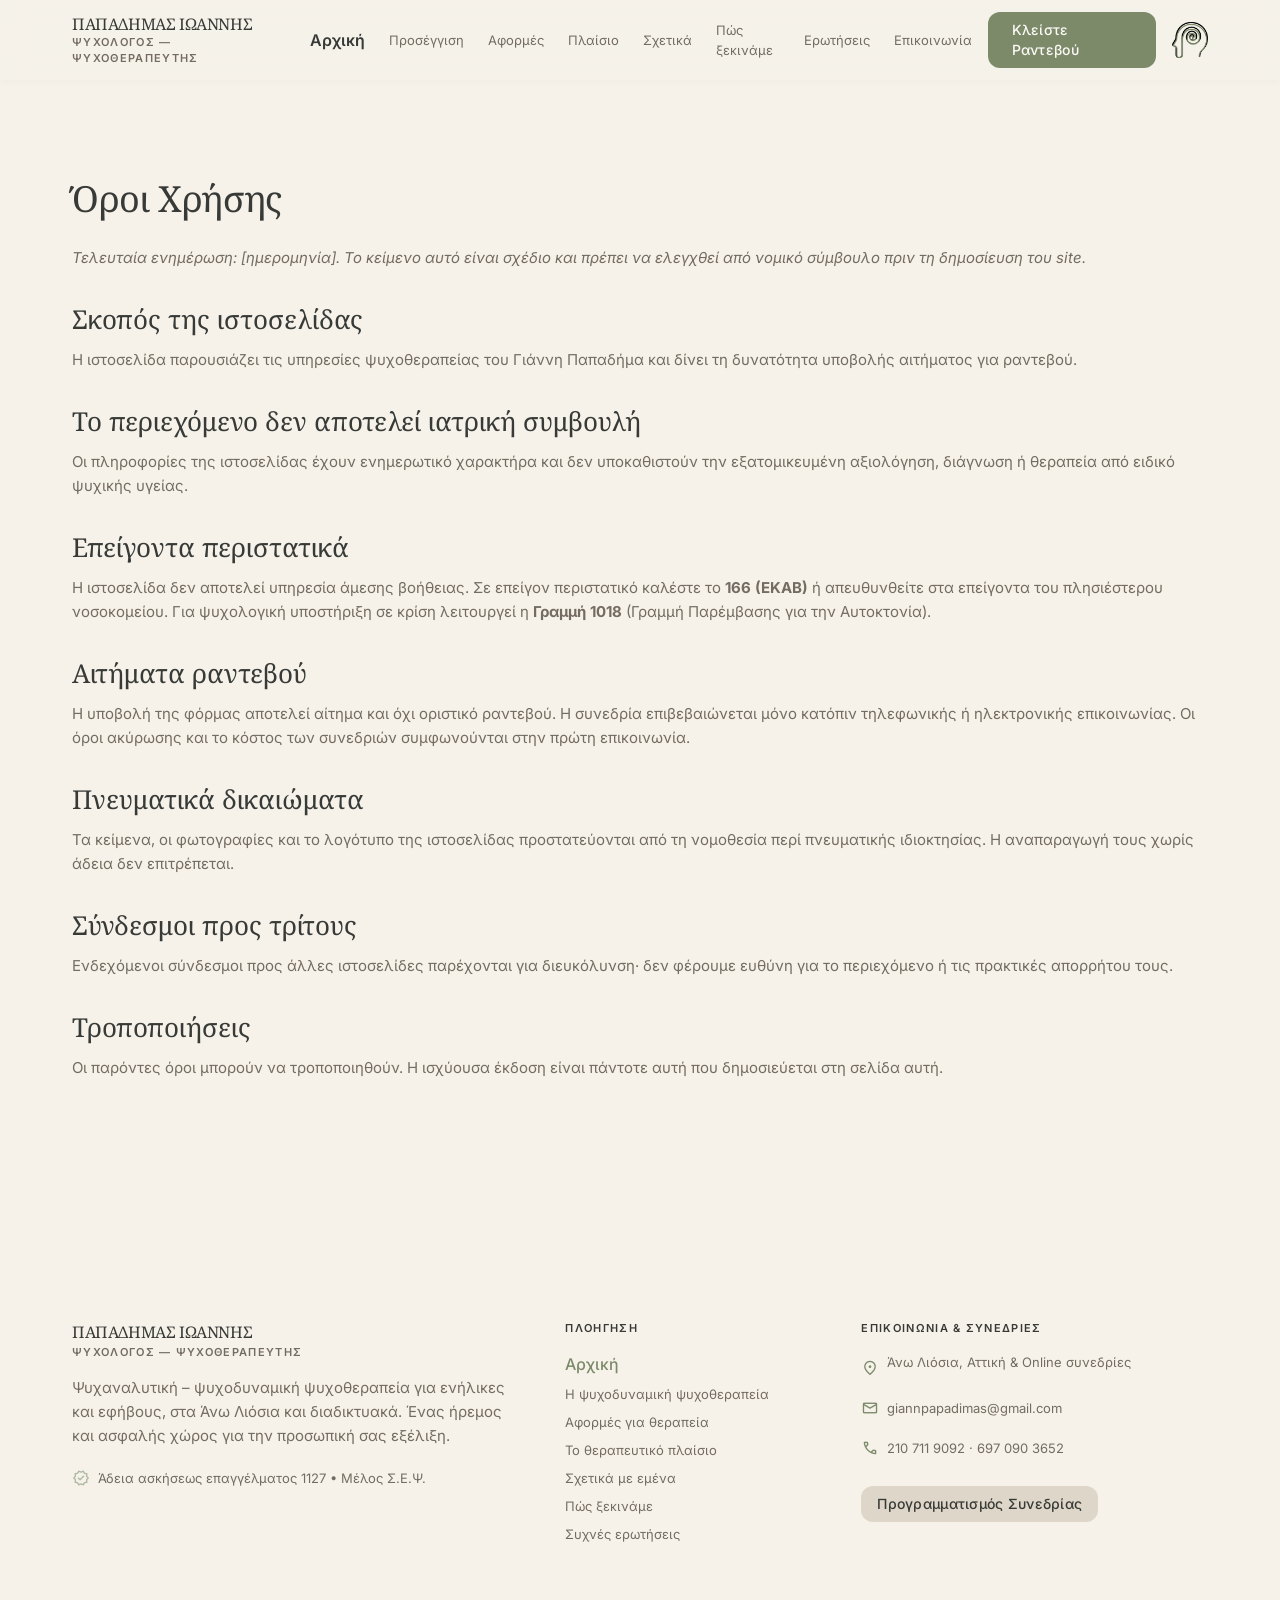
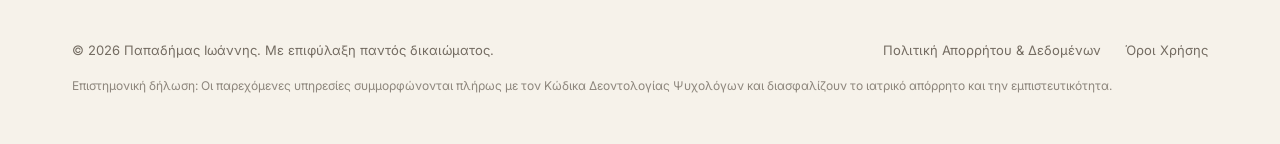
==== commit 5a8b90d2: "Νέες ενότητες «Πώς ξεκινάμε» και τελικό κάλεσμα, νέες συχνές ερωτήσεις Προστέθηκε η ενότητα «Πώς ξεκ" ====
--- a/oroi-chrisis/index.html
+++ b/oroi-chrisis/index.html
@@ -34,15 +34,16 @@
 </head>
 <body class="wp-singular page-template-default page page-id-7 wp-embed-responsive wp-theme-papadimas bg-surface font-body-md text-body antialiased">
 <a class="sr-only focus:not-sr-only focus:absolute focus:z-[100] focus:top-2 focus:left-2 focus:bg-primary focus:text-on-primary focus:px-4 focus:py-2 focus:rounded" href="#main-content">Μετάβαση στο περιεχόμενο</a>
-<header class="fixed top-0 w-full z-50 bg-surface/90 backdrop-blur-md shadow-[0_1px_8px_rgba(0,0,0,0.03)]"><div class="h-20 max-w-[1200px] mx-auto px-gutter-mobile lg:px-gutter-desktop flex items-center justify-between gap-space-md"><a class="flex items-center gap-space-sm group text-left" data-path="home" href="#top"><div class="flex flex-col"><span class="font-headline-sm text-text-heading tracking-tight leading-tight group-hover:text-primary transition-colors">ΠΑΠΑΔΗΜΑΣ ΙΩΑΝΝΗΣ</span><span class="font-label-eyebrow text-label-eyebrow text-text-muted uppercase">Ψυχολόγος — Ψυχοθεραπευτής</span></div></a><nav class="hidden xl:flex items-center gap-space-lg" data-active-classes="text-text-heading font-semibold"><a aria-current="page" class="transition-colors text-text-heading font-semibold" href="#top">Αρχική</a><a class="font-body-sm text-body-sm text-on-surface-variant hover:text-on-surface transition-colors" href="#process">Η προσέγγιση</a><a class="font-body-sm text-body-sm text-on-surface-variant hover:text-on-surface transition-colors" href="#services-curated">Αφορμές</a><a class="font-body-sm text-body-sm text-on-surface-variant hover:text-on-surface transition-colors" href="#difference">Το πλαίσιο</a><a class="font-body-sm text-body-sm text-on-surface-variant hover:text-on-surface transition-colors" href="#about">Σχετικά</a><a class="font-body-sm text-body-sm text-on-surface-variant hover:text-on-surface transition-colors" href="#faq">Συχνές Ερωτήσεις</a><a class="font-body-sm text-body-sm text-on-surface-variant hover:text-on-surface transition-colors" href="#appointment-booking">Επικοινωνία</a></nav><div class="flex items-center gap-space-md"><a class="hidden sm:inline-flex items-center justify-center font-label-button text-label-button px-space-lg py-space-xs rounded bg-primary text-on-primary hover:bg-primary-container hover:text-on-primary transition-colors duration-200" data-path="booking" href="https://www.doctoranytime.gr/d/Psychologos/papadimas-ioannis-2" target="_blank" rel="noopener">Κλείστε Ραντεβού</a><img alt="Λογότυπο Παπαδήμας Ιωάννης" class="w-9 h-9 object-contain" src="../assets/img/logo.png"/><button aria-label="Μενού" aria-expanded="false" aria-controls="mobile-menu" data-menu-toggle class="xl:hidden p-space-2xs text-on-surface hover:text-primary focus:outline-none"><span class="material-symbols-outlined text-2xl">menu</span></button></div></div>
+<header class="fixed top-0 w-full z-50 bg-surface/90 backdrop-blur-md shadow-[0_1px_8px_rgba(0,0,0,0.03)]"><div class="h-20 max-w-[1200px] mx-auto px-gutter-mobile lg:px-gutter-desktop flex items-center justify-between gap-space-md"><a class="flex items-center gap-space-sm group text-left" data-path="home" href="#top"><div class="flex flex-col"><span class="font-headline-sm text-text-heading tracking-tight leading-tight group-hover:text-primary transition-colors">ΠΑΠΑΔΗΜΑΣ ΙΩΑΝΝΗΣ</span><span class="font-label-eyebrow text-label-eyebrow text-text-muted uppercase">Ψυχολόγος — Ψυχοθεραπευτής</span></div></a><nav class="hidden xl:flex items-center gap-space-lg" data-active-classes="text-text-heading font-semibold"><a aria-current="page" class="transition-colors text-text-heading font-semibold" href="#top">Αρχική</a><a class="font-body-sm text-body-sm text-on-surface-variant hover:text-on-surface transition-colors" href="#process">Προσέγγιση</a><a class="font-body-sm text-body-sm text-on-surface-variant hover:text-on-surface transition-colors" href="#services-curated">Αφορμές</a><a class="font-body-sm text-body-sm text-on-surface-variant hover:text-on-surface transition-colors" href="#difference">Πλαίσιο</a><a class="font-body-sm text-body-sm text-on-surface-variant hover:text-on-surface transition-colors" href="#about">Σχετικά</a><a class="font-body-sm text-body-sm text-on-surface-variant hover:text-on-surface transition-colors" href="#start">Πώς ξεκινάμε</a><a class="font-body-sm text-body-sm text-on-surface-variant hover:text-on-surface transition-colors" href="#faq">Ερωτήσεις</a><a class="font-body-sm text-body-sm text-on-surface-variant hover:text-on-surface transition-colors" href="#appointment-booking">Επικοινωνία</a></nav><div class="flex items-center gap-space-md"><a class="hidden sm:inline-flex items-center justify-center font-label-button text-label-button px-space-lg py-space-xs rounded bg-primary text-on-primary hover:bg-primary-container hover:text-on-primary transition-colors duration-200" data-path="booking" href="https://www.doctoranytime.gr/d/Psychologos/papadimas-ioannis-2" target="_blank" rel="noopener">Κλείστε Ραντεβού</a><img alt="Λογότυπο Παπαδήμας Ιωάννης" class="w-9 h-9 object-contain" src="../assets/img/logo.png"/><button aria-label="Μενού" aria-expanded="false" aria-controls="mobile-menu" data-menu-toggle class="xl:hidden p-space-2xs text-on-surface hover:text-primary focus:outline-none"><span class="material-symbols-outlined text-2xl">menu</span></button></div></div>
 <div class="hidden xl:hidden border-t border-border-subtle bg-surface/95 backdrop-blur-md" data-menu-panel id="mobile-menu">
 <nav class="max-w-[1200px] mx-auto px-gutter-mobile py-space-md flex flex-col gap-space-sm">
 <a class="font-body-md text-body-md text-on-surface-variant hover:text-on-surface transition-colors" href="#top">Αρχική</a>
-<a class="font-body-md text-body-md text-on-surface-variant hover:text-on-surface transition-colors" href="#process">Η προσέγγιση</a>
+<a class="font-body-md text-body-md text-on-surface-variant hover:text-on-surface transition-colors" href="#process">Προσέγγιση</a>
 <a class="font-body-md text-body-md text-on-surface-variant hover:text-on-surface transition-colors" href="#services-curated">Αφορμές</a>
-<a class="font-body-md text-body-md text-on-surface-variant hover:text-on-surface transition-colors" href="#difference">Το πλαίσιο</a>
+<a class="font-body-md text-body-md text-on-surface-variant hover:text-on-surface transition-colors" href="#difference">Πλαίσιο</a>
 <a class="font-body-md text-body-md text-on-surface-variant hover:text-on-surface transition-colors" href="#about">Σχετικά</a>
-<a class="font-body-md text-body-md text-on-surface-variant hover:text-on-surface transition-colors" href="#faq">Συχνές Ερωτήσεις</a>
+<a class="font-body-md text-body-md text-on-surface-variant hover:text-on-surface transition-colors" href="#start">Πώς ξεκινάμε</a>
+<a class="font-body-md text-body-md text-on-surface-variant hover:text-on-surface transition-colors" href="#faq">Ερωτήσεις</a>
 <a class="font-body-md text-body-md text-on-surface-variant hover:text-on-surface transition-colors" href="#appointment-booking">Επικοινωνία</a>
 <a class="mt-space-xs inline-flex items-center justify-center font-label-button text-label-button px-space-lg py-space-sm rounded bg-primary text-on-primary" href="https://www.doctoranytime.gr/d/Psychologos/papadimas-ioannis-2" target="_blank" rel="noopener">Κλείστε Ραντεβού</a>
 </nav>
@@ -70,7 +71,7 @@
 	</article>
 </div>
 </div></main>
-<footer class="w-full bg-surface-container-low"><div class="max-w-[1200px] mx-auto px-gutter-mobile lg:px-gutter-desktop pt-space-3xl pb-space-2xl"><div class="grid grid-cols-1 md:grid-cols-12 gap-space-2xl mb-space-3xl"><div class="md:col-span-5 flex flex-col items-start gap-space-md"><div class="flex items-center gap-space-sm"><div class="flex flex-col"><span class="font-headline-sm text-text-heading tracking-tight">ΠΑΠΑΔΗΜΑΣ ΙΩΑΝΝΗΣ</span><span class="font-label-eyebrow text-label-eyebrow text-text-muted uppercase">Ψυχολόγος — Ψυχοθεραπευτής</span></div></div><p class="font-body-md text-body-md text-text-body max-w-md">Ψυχαναλυτική – ψυχοδυναμική ψυχοθεραπεία για ενήλικες και εφήβους, στα Άνω Λιόσια και διαδικτυακά. Ένας ήρεμος και ασφαλής χώρος για την προσωπική σας εξέλιξη.</p><div class="flex items-center gap-space-xs text-text-muted font-body-sm text-body-sm"><span class="material-symbols-outlined text-lg text-accent-sage">verified</span><span>Άδεια ασκήσεως επαγγέλματος 1127 • Μέλος Σ.Ε.Ψ.</span></div></div><div class="md:col-span-3 flex flex-col gap-space-md"><span class="font-label-eyebrow text-label-eyebrow uppercase text-text-heading font-semibold">Πλοηγηση</span><nav class="flex flex-col gap-space-xs" data-active-classes="text-primary font-medium"><a aria-current="page" class="transition-colors text-primary font-medium" href="#top">Αρχική</a><a class="font-body-sm text-body-sm text-on-surface-variant hover:text-on-surface transition-colors" href="#process">Η ψυχοδυναμική ψυχοθεραπεία</a><a class="font-body-sm text-body-sm text-on-surface-variant hover:text-on-surface transition-colors" href="#services-curated">Αφορμές για θεραπεία</a><a class="font-body-sm text-body-sm text-on-surface-variant hover:text-on-surface transition-colors" href="#difference">Το θεραπευτικό πλαίσιο</a><a class="font-body-sm text-body-sm text-on-surface-variant hover:text-on-surface transition-colors" href="#about">Σχετικά με εμένα</a><a class="font-body-sm text-body-sm text-on-surface-variant hover:text-on-surface transition-colors" href="#faq">Συχνές Ερωτήσεις</a></nav></div><div class="md:col-span-4 flex flex-col gap-space-md"><span class="font-label-eyebrow text-label-eyebrow uppercase text-text-heading font-semibold">Επικοινωνια &amp; Συνεδριες</span><div class="flex flex-col gap-space-sm font-body-sm text-body-sm text-text-body"><div class="flex items-start gap-space-xs"><span class="material-symbols-outlined text-lg text-secondary mt-0.5">location_on</span><a class="hover:text-primary transition-colors" href="https://www.google.com/maps/search/?api=1&#038;query=%CE%9B.%20%CE%A6%CF%85%CE%BB%CE%AE%CF%82%2083%2C%20%CE%86%CE%BD%CF%89%20%CE%9B%CE%B9%CF%8C%CF%83%CE%B9%CE%B1%2013341" target="_blank" rel="noopener">Άνω Λιόσια, Αττική &amp; Online συνεδρίες<span class="sr-only"> — άνοιγμα στους Χάρτες Google</span></a></div><div class="flex items-center gap-space-xs"><span class="material-symbols-outlined text-lg text-secondary">mail</span><a class="hover:text-primary transition-colors" href="mailto:giannpapadimas@gmail.com">giannpapadimas@gmail.com</a></div><div class="flex items-center gap-space-xs"><span class="material-symbols-outlined text-lg text-secondary">call</span><span><a class="hover:text-primary transition-colors" href="tel:+302107119092">210 711 9092</a> &middot; <a class="hover:text-primary transition-colors" href="tel:+306970903652">697 090 3652</a></span></div></div><div class="mt-space-xs"><a class="inline-flex items-center justify-center font-label-button text-label-button px-space-md py-space-xs rounded bg-surface-container hover:bg-surface-container-high text-on-surface transition-colors duration-200" data-path="booking" href="https://www.doctoranytime.gr/d/Psychologos/papadimas-ioannis-2" target="_blank" rel="noopener">Προγραμματισμός Συνεδρίας</a></div></div></div><div class="pt-space-lg flex flex-col md:flex-row items-center justify-between gap-space-md font-body-sm text-body-sm text-text-muted text-center md:text-left"><p>&copy; 2026 Παπαδήμας Ιωάννης. Με επιφύλαξη παντός δικαιώματος.</p><div class="flex items-center gap-space-lg"><a class="hover:text-on-surface transition-colors" data-path="privacy-policy" href="../politiki-aporritou/">Πολιτική Απορρήτου &amp; Δεδομένων</a><a class="hover:text-on-surface transition-colors" data-path="terms-of-service" href="../oroi-chrisis/">Όροι Χρήσης</a></div></div><div class="mt-space-md text-center md:text-left font-body-sm text-body-sm text-text-muted opacity-80"><p class="text-xs leading-relaxed">Επιστημονική δήλωση: Οι παρεχόμενες υπηρεσίες συμμορφώνονται πλήρως με τον Κώδικα Δεοντολογίας Ψυχολόγων και διασφαλίζουν το ιατρικό απόρρητο και την εμπιστευτικότητα.</p></div></div></footer>
+<footer class="w-full bg-surface-container-low"><div class="max-w-[1200px] mx-auto px-gutter-mobile lg:px-gutter-desktop pt-space-3xl pb-space-2xl"><div class="grid grid-cols-1 md:grid-cols-12 gap-space-2xl mb-space-3xl"><div class="md:col-span-5 flex flex-col items-start gap-space-md"><div class="flex items-center gap-space-sm"><div class="flex flex-col"><span class="font-headline-sm text-text-heading tracking-tight">ΠΑΠΑΔΗΜΑΣ ΙΩΑΝΝΗΣ</span><span class="font-label-eyebrow text-label-eyebrow text-text-muted uppercase">Ψυχολόγος — Ψυχοθεραπευτής</span></div></div><p class="font-body-md text-body-md text-text-body max-w-md">Ψυχαναλυτική – ψυχοδυναμική ψυχοθεραπεία για ενήλικες και εφήβους, στα Άνω Λιόσια και διαδικτυακά. Ένας ήρεμος και ασφαλής χώρος για την προσωπική σας εξέλιξη.</p><div class="flex items-center gap-space-xs text-text-muted font-body-sm text-body-sm"><span class="material-symbols-outlined text-lg text-accent-sage">verified</span><span>Άδεια ασκήσεως επαγγέλματος 1127 • Μέλος Σ.Ε.Ψ.</span></div></div><div class="md:col-span-3 flex flex-col gap-space-md"><span class="font-label-eyebrow text-label-eyebrow uppercase text-text-heading font-semibold">Πλοηγηση</span><nav class="flex flex-col gap-space-xs" data-active-classes="text-primary font-medium"><a aria-current="page" class="transition-colors text-primary font-medium" href="#top">Αρχική</a><a class="font-body-sm text-body-sm text-on-surface-variant hover:text-on-surface transition-colors" href="#process">Η ψυχοδυναμική ψυχοθεραπεία</a><a class="font-body-sm text-body-sm text-on-surface-variant hover:text-on-surface transition-colors" href="#services-curated">Αφορμές για θεραπεία</a><a class="font-body-sm text-body-sm text-on-surface-variant hover:text-on-surface transition-colors" href="#difference">Το θεραπευτικό πλαίσιο</a><a class="font-body-sm text-body-sm text-on-surface-variant hover:text-on-surface transition-colors" href="#about">Σχετικά με εμένα</a><a class="font-body-sm text-body-sm text-on-surface-variant hover:text-on-surface transition-colors" href="#start">Πώς ξεκινάμε</a><a class="font-body-sm text-body-sm text-on-surface-variant hover:text-on-surface transition-colors" href="#faq">Συχνές ερωτήσεις</a></nav></div><div class="md:col-span-4 flex flex-col gap-space-md"><span class="font-label-eyebrow text-label-eyebrow uppercase text-text-heading font-semibold">Επικοινωνια &amp; Συνεδριες</span><div class="flex flex-col gap-space-sm font-body-sm text-body-sm text-text-body"><div class="flex items-start gap-space-xs"><span class="material-symbols-outlined text-lg text-secondary mt-0.5">location_on</span><a class="hover:text-primary transition-colors" href="https://www.google.com/maps/search/?api=1&#038;query=%CE%9B.%20%CE%A6%CF%85%CE%BB%CE%AE%CF%82%2083%2C%20%CE%86%CE%BD%CF%89%20%CE%9B%CE%B9%CF%8C%CF%83%CE%B9%CE%B1%2013341" target="_blank" rel="noopener">Άνω Λιόσια, Αττική &amp; Online συνεδρίες<span class="sr-only"> — άνοιγμα στους Χάρτες Google</span></a></div><div class="flex items-center gap-space-xs"><span class="material-symbols-outlined text-lg text-secondary">mail</span><a class="hover:text-primary transition-colors" href="mailto:giannpapadimas@gmail.com">giannpapadimas@gmail.com</a></div><div class="flex items-center gap-space-xs"><span class="material-symbols-outlined text-lg text-secondary">call</span><span><a class="hover:text-primary transition-colors" href="tel:+302107119092">210 711 9092</a> &middot; <a class="hover:text-primary transition-colors" href="tel:+306970903652">697 090 3652</a></span></div></div><div class="mt-space-xs"><a class="inline-flex items-center justify-center font-label-button text-label-button px-space-md py-space-xs rounded bg-surface-container hover:bg-surface-container-high text-on-surface transition-colors duration-200" data-path="booking" href="https://www.doctoranytime.gr/d/Psychologos/papadimas-ioannis-2" target="_blank" rel="noopener">Προγραμματισμός Συνεδρίας</a></div></div></div><div class="pt-space-lg flex flex-col md:flex-row items-center justify-between gap-space-md font-body-sm text-body-sm text-text-muted text-center md:text-left"><p>&copy; 2026 Παπαδήμας Ιωάννης. Με επιφύλαξη παντός δικαιώματος.</p><div class="flex items-center gap-space-lg"><a class="hover:text-on-surface transition-colors" data-path="privacy-policy" href="../politiki-aporritou/">Πολιτική Απορρήτου &amp; Δεδομένων</a><a class="hover:text-on-surface transition-colors" data-path="terms-of-service" href="../oroi-chrisis/">Όροι Χρήσης</a></div></div><div class="mt-space-md text-center md:text-left font-body-sm text-body-sm text-text-muted opacity-80"><p class="text-xs leading-relaxed">Επιστημονική δήλωση: Οι παρεχόμενες υπηρεσίες συμμορφώνονται πλήρως με τον Κώδικα Δεοντολογίας Ψυχολόγων και διασφαλίζουν το ιατρικό απόρρητο και την εμπιστευτικότητα.</p></div></div></footer>
 
 <script src="../assets/js/site.js" id="papadimas-site-js"></script>
 
--- a/assets/css/app.css
+++ b/assets/css/app.css
@@ -1 +1 @@
-*,:after,:before{--tw-border-spacing-x:0;--tw-border-spacing-y:0;--tw-translate-x:0;--tw-translate-y:0;--tw-rotate:0;--tw-skew-x:0;--tw-skew-y:0;--tw-scale-x:1;--tw-scale-y:1;--tw-pan-x: ;--tw-pan-y: ;--tw-pinch-zoom: ;--tw-scroll-snap-strictness:proximity;--tw-gradient-from-position: ;--tw-gradient-via-position: ;--tw-gradient-to-position: ;--tw-ordinal: ;--tw-slashed-zero: ;--tw-numeric-figure: ;--tw-numeric-spacing: ;--tw-numeric-fraction: ;--tw-ring-inset: ;--tw-ring-offset-width:0px;--tw-ring-offset-color:#fff;--tw-ring-color:rgba(59,130,246,.5);--tw-ring-offset-shadow:0 0 #0000;--tw-ring-shadow:0 0 #0000;--tw-shadow:0 0 #0000;--tw-shadow-colored:0 0 #0000;--tw-blur: ;--tw-brightness: ;--tw-contrast: ;--tw-grayscale: ;--tw-hue-rotate: ;--tw-invert: ;--tw-saturate: ;--tw-sepia: ;--tw-drop-shadow: ;--tw-backdrop-blur: ;--tw-backdrop-brightness: ;--tw-backdrop-contrast: ;--tw-backdrop-grayscale: ;--tw-backdrop-hue-rotate: ;--tw-backdrop-invert: ;--tw-backdrop-opacity: ;--tw-backdrop-saturate: ;--tw-backdrop-sepia: ;--tw-contain-size: ;--tw-contain-layout: ;--tw-contain-paint: ;--tw-contain-style: }::backdrop{--tw-border-spacing-x:0;--tw-border-spacing-y:0;--tw-translate-x:0;--tw-translate-y:0;--tw-rotate:0;--tw-skew-x:0;--tw-skew-y:0;--tw-scale-x:1;--tw-scale-y:1;--tw-pan-x: ;--tw-pan-y: ;--tw-pinch-zoom: ;--tw-scroll-snap-strictness:proximity;--tw-gradient-from-position: ;--tw-gradient-via-position: ;--tw-gradient-to-position: ;--tw-ordinal: ;--tw-slashed-zero: ;--tw-numeric-figure: ;--tw-numeric-spacing: ;--tw-numeric-fraction: ;--tw-ring-inset: ;--tw-ring-offset-width:0px;--tw-ring-offset-color:#fff;--tw-ring-color:rgba(59,130,246,.5);--tw-ring-offset-shadow:0 0 #0000;--tw-ring-shadow:0 0 #0000;--tw-shadow:0 0 #0000;--tw-shadow-colored:0 0 #0000;--tw-blur: ;--tw-brightness: ;--tw-contrast: ;--tw-grayscale: ;--tw-hue-rotate: ;--tw-invert: ;--tw-saturate: ;--tw-sepia: ;--tw-drop-shadow: ;--tw-backdrop-blur: ;--tw-backdrop-brightness: ;--tw-backdrop-contrast: ;--tw-backdrop-grayscale: ;--tw-backdrop-hue-rotate: ;--tw-backdrop-invert: ;--tw-backdrop-opacity: ;--tw-backdrop-saturate: ;--tw-backdrop-sepia: ;--tw-contain-size: ;--tw-contain-layout: ;--tw-contain-paint: ;--tw-contain-style: }/*! tailwindcss v3.4.17 | MIT License | https://tailwindcss.com*/*,:after,:before{box-sizing:border-box;border:0 solid #e5e7eb}:after,:before{--tw-content:""}:host,html{line-height:1.5;-webkit-text-size-adjust:100%;-moz-tab-size:4;-o-tab-size:4;tab-size:4;font-family:ui-sans-serif,system-ui,sans-serif,Apple Color Emoji,Segoe UI Emoji,Segoe UI Symbol,Noto Color Emoji;font-feature-settings:normal;font-variation-settings:normal;-webkit-tap-highlight-color:transparent}body{margin:0;line-height:inherit}hr{height:0;color:inherit;border-top-width:1px}abbr:where([title]){-webkit-text-decoration:underline dotted;text-decoration:underline dotted}h1,h2,h3,h4,h5,h6{font-size:inherit;font-weight:inherit}a{color:inherit;text-decoration:inherit}b,strong{font-weight:bolder}code,kbd,pre,samp{font-family:ui-monospace,SFMono-Regular,Menlo,Monaco,Consolas,Liberation Mono,Courier New,monospace;font-feature-settings:normal;font-variation-settings:normal;font-size:1em}small{font-size:80%}sub,sup{font-size:75%;line-height:0;position:relative;vertical-align:baseline}sub{bottom:-.25em}sup{top:-.5em}table{text-indent:0;border-color:inherit;border-collapse:collapse}button,input,optgroup,select,textarea{font-family:inherit;font-feature-settings:inherit;font-variation-settings:inherit;font-size:100%;font-weight:inherit;line-height:inherit;letter-spacing:inherit;color:inherit;margin:0;padding:0}button,select{text-transform:none}button,input:where([type=button]),input:where([type=reset]),input:where([type=submit]){-webkit-appearance:button;background-color:transparent;background-image:none}:-moz-focusring{outline:auto}:-moz-ui-invalid{box-shadow:none}progress{vertical-align:baseline}::-webkit-inner-spin-button,::-webkit-outer-spin-button{height:auto}[type=search]{-webkit-appearance:textfield;outline-offset:-2px}::-webkit-search-decoration{-webkit-appearance:none}::-webkit-file-upload-button{-webkit-appearance:button;font:inherit}summary{display:list-item}blockquote,dd,dl,figure,h1,h2,h3,h4,h5,h6,hr,p,pre{margin:0}fieldset{margin:0}fieldset,legend{padding:0}menu,ol,ul{list-style:none;margin:0;padding:0}dialog{padding:0}textarea{resize:vertical}input::-moz-placeholder,textarea::-moz-placeholder{opacity:1;color:#9ca3af}input::placeholder,textarea::placeholder{opacity:1;color:#9ca3af}[role=button],button{cursor:pointer}:disabled{cursor:default}audio,canvas,embed,iframe,img,object,svg,video{display:block;vertical-align:middle}img,video{max-width:100%;height:auto}[hidden]:where(:not([hidden=until-found])){display:none}html{scroll-behavior:smooth}body{overscroll-behavior:none}main>:first-child{margin-top:0!important}main>:last-child{margin-bottom:0!important}.material-symbols-outlined{font-family:Material Symbols Outlined;font-weight:400;font-style:normal;line-height:1;letter-spacing:normal;text-transform:none;display:inline-block;white-space:nowrap;word-wrap:normal;direction:ltr;-webkit-font-feature-settings:"liga";-webkit-font-smoothing:antialiased}.sr-only{position:absolute;width:1px;height:1px;padding:0;margin:-1px;overflow:hidden;clip:rect(0,0,0,0);white-space:nowrap;border-width:0}.fixed{position:fixed}.absolute{position:absolute}.relative{position:relative}.inset-0{inset:0}.-bottom-6{bottom:-1.5rem}.-right-4{right:-1rem}.bottom-4{bottom:1rem}.bottom-6{bottom:1.5rem}.left-6{left:1.5rem}.right-4{right:1rem}.right-6{right:1.5rem}.top-0{top:0}.z-50{z-index:50}.mx-auto{margin-left:auto;margin-right:auto}.mb-space-3xl{margin-bottom:4.5rem}.mb-space-lg{margin-bottom:1.5rem}.mb-space-md{margin-bottom:1rem}.mb-space-sm{margin-bottom:.75rem}.mb-space-xs{margin-bottom:.5rem}.mt-0\.5{margin-top:.125rem}.mt-space-3xl{margin-top:4.5rem}.mt-space-lg{margin-top:1.5rem}.mt-space-md{margin-top:1rem}.mt-space-sm{margin-top:.75rem}.mt-space-xs{margin-top:.5rem}.block{display:block}.flex{display:flex}.inline-flex{display:inline-flex}.grid{display:grid}.hidden{display:none}.aspect-\[16\/10\]{aspect-ratio:16/10}.aspect-\[21\/9\]{aspect-ratio:21/9}.aspect-\[4\/5\]{aspect-ratio:4/5}.aspect-square{aspect-ratio:1/1}.h-0\.5{height:.125rem}.h-12{height:3rem}.h-20{height:5rem}.h-4{height:1rem}.h-9{height:2.25rem}.h-full{height:100%}.min-h-screen{min-height:100vh}.w-12{width:3rem}.w-4{width:1rem}.w-9{width:2.25rem}.w-full{width:100%}.max-w-2xl{max-width:42rem}.max-w-3xl{max-width:48rem}.max-w-\[1200px\]{max-width:1200px}.max-w-\[15rem\]{max-width:15rem}.max-w-\[800px\]{max-width:800px}.max-w-md{max-width:28rem}.max-w-sm{max-width:24rem}.max-w-xl{max-width:36rem}.grid-cols-1{grid-template-columns:repeat(1,minmax(0,1fr))}.flex-col{flex-direction:column}.flex-wrap{flex-wrap:wrap}.items-start{align-items:flex-start}.items-center{align-items:center}.justify-center{justify-content:center}.justify-between{justify-content:space-between}.gap-space-2xl{gap:3rem}.gap-space-2xs{gap:.25rem}.gap-space-lg{gap:1.5rem}.gap-space-md{gap:1rem}.gap-space-sm{gap:.75rem}.gap-space-xl{gap:2rem}.gap-space-xs{gap:.5rem}.overflow-hidden{overflow:hidden}.rounded{border-radius:.125rem}.rounded-full{border-radius:.75rem}.rounded-lg{border-radius:.25rem}.rounded-xl{border-radius:.5rem}.border{border-width:1px}.border-t{border-top-width:1px}.border-accent-sage\/40{border-color:hsla(86,15%,68%,.4)}.border-border-subtle{--tw-border-opacity:1;border-color:rgb(222 214 200/var(--tw-border-opacity,1))}.border-error\/40{border-color:rgba(186,26,26,.4)}.bg-primary,.bg-secondary{--tw-bg-opacity:1;background-color:rgb(124 138 106/var(--tw-bg-opacity,1))}.bg-surface{--tw-bg-opacity:1;background-color:rgb(246 242 234/var(--tw-bg-opacity,1))}.bg-surface-bright{--tw-bg-opacity:1;background-color:rgb(252 250 247/var(--tw-bg-opacity,1))}.bg-surface-bright\/90{background-color:hsla(36,45%,98%,.9)}.bg-surface-bright\/95{background-color:hsla(36,45%,98%,.95)}.bg-surface-container,.bg-surface-container-high{--tw-bg-opacity:1;background-color:rgb(222 214 200/var(--tw-bg-opacity,1))}.bg-surface-container-low{--tw-bg-opacity:1;background-color:rgb(246 242 234/var(--tw-bg-opacity,1))}.bg-surface-container-lowest{--tw-bg-opacity:1;background-color:rgb(252 250 247/var(--tw-bg-opacity,1))}.bg-surface\/90{background-color:hsla(40,40%,94%,.9)}.bg-surface\/95{background-color:hsla(40,40%,94%,.95)}.bg-gradient-to-t{background-image:linear-gradient(to top,var(--tw-gradient-stops))}.from-primary\/40{--tw-gradient-from:hsla(86,13%,48%,.4) var(--tw-gradient-from-position);--tw-gradient-to:hsla(86,13%,48%,0) var(--tw-gradient-to-position);--tw-gradient-stops:var(--tw-gradient-from),var(--tw-gradient-to)}.via-transparent{--tw-gradient-to:transparent var(--tw-gradient-to-position);--tw-gradient-stops:var(--tw-gradient-from),transparent var(--tw-gradient-via-position),var(--tw-gradient-to)}.to-transparent{--tw-gradient-to:transparent var(--tw-gradient-to-position)}.object-contain{-o-object-fit:contain;object-fit:contain}.object-cover{-o-object-fit:cover;object-fit:cover}.p-space-2xs{padding:.25rem}.p-space-lg{padding:1.5rem}.p-space-md{padding:1rem}.p-space-xl{padding:2rem}.px-gutter-mobile{padding-left:1rem;padding-right:1rem}.px-space-lg{padding-left:1.5rem;padding-right:1.5rem}.px-space-md{padding-left:1rem;padding-right:1rem}.px-space-sm{padding-left:.75rem;padding-right:.75rem}.px-space-xl{padding-left:2rem;padding-right:2rem}.py-space-2xs{padding-top:.25rem;padding-bottom:.25rem}.py-space-3xl{padding-top:4.5rem;padding-bottom:4.5rem}.py-space-4xl{padding-top:6rem;padding-bottom:6rem}.py-space-md{padding-top:1rem;padding-bottom:1rem}.py-space-sm{padding-top:.75rem;padding-bottom:.75rem}.py-space-xl{padding-top:2rem;padding-bottom:2rem}.py-space-xs{padding-top:.5rem;padding-bottom:.5rem}.pb-space-2xl{padding-bottom:3rem}.pt-20{padding-top:5rem}.pt-space-3xl{padding-top:4.5rem}.pt-space-lg{padding-top:1.5rem}.pt-space-md{padding-top:1rem}.pt-space-xs{padding-top:.5rem}.text-left{text-align:left}.text-center{text-align:center}.font-body-lg,.font-body-md,.font-body-sm{font-family:Inter}.font-display-lg,.font-headline-lg,.font-headline-md,.font-headline-sm{font-family:Noto Serif}.font-label-button,.font-label-eyebrow{font-family:Inter}.font-quote-lg{font-family:Noto Serif}.text-2xl{font-size:1.5rem;line-height:2rem}.text-base{font-size:1rem;line-height:1.5rem}.text-body-md{font-size:15px;line-height:24px;font-weight:400}.text-body-sm{font-size:13px;line-height:20px;font-weight:400}.text-display-lg-mobile{font-size:34px;line-height:42px;letter-spacing:-.01em;font-weight:400}.text-headline-lg-mobile,.text-headline-md{font-size:26px;line-height:34px;font-weight:400}.text-headline-sm{font-size:20px;line-height:28px;font-weight:500}.text-label-button{font-size:14px;line-height:20px;letter-spacing:.02em;font-weight:500}.text-label-eyebrow{font-size:11px;line-height:16px;letter-spacing:.12em;font-weight:600}.text-lg{font-size:1.125rem;line-height:1.75rem}.text-quote-lg{font-size:24px;line-height:36px;font-weight:400}.text-sm{font-size:.875rem;line-height:1.25rem}.text-xl{font-size:1.25rem;line-height:1.75rem}.text-xs{font-size:.75rem;line-height:1rem}.font-medium{font-weight:500}.font-semibold{font-weight:600}.uppercase{text-transform:uppercase}.italic{font-style:italic}.leading-relaxed{line-height:1.625}.leading-tight{line-height:1.25}.tracking-tight{letter-spacing:-.025em}.tracking-wider{letter-spacing:.05em}.tracking-widest{letter-spacing:.1em}.text-accent-sage{--tw-text-opacity:1;color:rgb(174 185 160/var(--tw-text-opacity,1))}.text-error{--tw-text-opacity:1;color:rgb(186 26 26/var(--tw-text-opacity,1))}.text-on-primary{--tw-text-opacity:1;color:rgb(252 250 247/var(--tw-text-opacity,1))}.text-on-surface{--tw-text-opacity:1;color:rgb(55 58 54/var(--tw-text-opacity,1))}.text-on-surface-variant{--tw-text-opacity:1;color:rgb(116 108 98/var(--tw-text-opacity,1))}.text-primary,.text-secondary{--tw-text-opacity:1;color:rgb(124 138 106/var(--tw-text-opacity,1))}.text-text-body{--tw-text-opacity:1;color:rgb(116 108 98/var(--tw-text-opacity,1))}.text-text-heading{--tw-text-opacity:1;color:rgb(55 58 54/var(--tw-text-opacity,1))}.text-text-muted{--tw-text-opacity:1;color:rgb(116 108 98/var(--tw-text-opacity,1))}.underline{text-decoration-line:underline}.antialiased{-webkit-font-smoothing:antialiased;-moz-osx-font-smoothing:grayscale}.opacity-80{opacity:.8}.shadow-\[0_1px_8px_rgba\(0\2c 0\2c 0\2c 0\.03\)\]{--tw-shadow:0 1px 8px rgba(0,0,0,.03);--tw-shadow-colored:0 1px 8px var(--tw-shadow-color)}.shadow-\[0_1px_8px_rgba\(0\2c 0\2c 0\2c 0\.03\)\],.shadow-inner{box-shadow:var(--tw-ring-offset-shadow,0 0 #0000),var(--tw-ring-shadow,0 0 #0000),var(--tw-shadow)}.shadow-inner{--tw-shadow:inset 0 2px 4px 0 rgba(0,0,0,.05);--tw-shadow-colored:inset 0 2px 4px 0 var(--tw-shadow-color)}.shadow-md{--tw-shadow:0 4px 6px -1px rgba(0,0,0,.1),0 2px 4px -2px rgba(0,0,0,.1);--tw-shadow-colored:0 4px 6px -1px var(--tw-shadow-color),0 2px 4px -2px var(--tw-shadow-color)}.shadow-md,.shadow-sm{box-shadow:var(--tw-ring-offset-shadow,0 0 #0000),var(--tw-ring-shadow,0 0 #0000),var(--tw-shadow)}.shadow-sm{--tw-shadow:0 1px 2px 0 rgba(0,0,0,.05);--tw-shadow-colored:0 1px 2px 0 var(--tw-shadow-color)}.filter{filter:var(--tw-blur) var(--tw-brightness) var(--tw-contrast) var(--tw-grayscale) var(--tw-hue-rotate) var(--tw-invert) var(--tw-saturate) var(--tw-sepia) var(--tw-drop-shadow)}.backdrop-blur-md{--tw-backdrop-blur:blur(12px)}.backdrop-blur-md,.backdrop-blur-sm{-webkit-backdrop-filter:var(--tw-backdrop-blur) var(--tw-backdrop-brightness) var(--tw-backdrop-contrast) var(--tw-backdrop-grayscale) var(--tw-backdrop-hue-rotate) var(--tw-backdrop-invert) var(--tw-backdrop-opacity) var(--tw-backdrop-saturate) var(--tw-backdrop-sepia);backdrop-filter:var(--tw-backdrop-blur) var(--tw-backdrop-brightness) var(--tw-backdrop-contrast) var(--tw-backdrop-grayscale) var(--tw-backdrop-hue-rotate) var(--tw-backdrop-invert) var(--tw-backdrop-opacity) var(--tw-backdrop-saturate) var(--tw-backdrop-sepia)}.backdrop-blur-sm{--tw-backdrop-blur:blur(4px)}.transition-all{transition-property:all;transition-timing-function:cubic-bezier(.4,0,.2,1);transition-duration:.15s}.transition-colors{transition-property:color,background-color,border-color,text-decoration-color,fill,stroke;transition-timing-function:cubic-bezier(.4,0,.2,1);transition-duration:.15s}.transition-transform{transition-property:transform;transition-timing-function:cubic-bezier(.4,0,.2,1);transition-duration:.15s}.duration-200{transition-duration:.2s}.duration-500{transition-duration:.5s}@media (prefers-reduced-motion:reduce){html{scroll-behavior:auto}*,:after,:before{animation-duration:.01ms!important;transition-duration:.01ms!important}}.hover\:scale-105:hover{--tw-scale-x:1.05;--tw-scale-y:1.05;transform:translate(var(--tw-translate-x),var(--tw-translate-y)) rotate(var(--tw-rotate)) skewX(var(--tw-skew-x)) skewY(var(--tw-skew-y)) scaleX(var(--tw-scale-x)) scaleY(var(--tw-scale-y))}.hover\:bg-primary-container:hover{--tw-bg-opacity:1;background-color:rgb(55 58 54/var(--tw-bg-opacity,1))}.hover\:bg-surface-container-high:hover,.hover\:bg-surface-container:hover{--tw-bg-opacity:1;background-color:rgb(222 214 200/var(--tw-bg-opacity,1))}.hover\:text-on-primary:hover{--tw-text-opacity:1;color:rgb(252 250 247/var(--tw-text-opacity,1))}.hover\:text-on-surface:hover{--tw-text-opacity:1;color:rgb(55 58 54/var(--tw-text-opacity,1))}.hover\:text-primary:hover{--tw-text-opacity:1;color:rgb(124 138 106/var(--tw-text-opacity,1))}.focus\:not-sr-only:focus{position:static;width:auto;height:auto;padding:0;margin:0;overflow:visible;clip:auto;white-space:normal}.focus\:absolute:focus{position:absolute}.focus\:left-2:focus{left:.5rem}.focus\:top-2:focus{top:.5rem}.focus\:z-\[100\]:focus{z-index:100}.focus\:rounded:focus{border-radius:.125rem}.focus\:bg-primary:focus{--tw-bg-opacity:1;background-color:rgb(124 138 106/var(--tw-bg-opacity,1))}.focus\:px-4:focus{padding-left:1rem;padding-right:1rem}.focus\:py-2:focus{padding-top:.5rem;padding-bottom:.5rem}.focus\:text-on-primary:focus{--tw-text-opacity:1;color:rgb(252 250 247/var(--tw-text-opacity,1))}.focus\:outline-none:focus{outline:2px solid transparent;outline-offset:2px}.group:hover .group-hover\:text-primary{--tw-text-opacity:1;color:rgb(124 138 106/var(--tw-text-opacity,1))}.group:hover .group-hover\:underline{text-decoration-line:underline}@media (min-width:640px){.sm\:inline-flex{display:inline-flex}.sm\:w-auto{width:auto}}@media (min-width:768px){.md\:col-span-3{grid-column:span 3/span 3}.md\:col-span-4{grid-column:span 4/span 4}.md\:col-span-5{grid-column:span 5/span 5}.md\:grid-cols-12{grid-template-columns:repeat(12,minmax(0,1fr))}.md\:grid-cols-2{grid-template-columns:repeat(2,minmax(0,1fr))}.md\:grid-cols-3{grid-template-columns:repeat(3,minmax(0,1fr))}.md\:flex-row{flex-direction:row}.md\:text-left{text-align:left}}@media (min-width:1024px){.lg\:col-span-5{grid-column:span 5/span 5}.lg\:col-span-7{grid-column:span 7/span 7}.lg\:mt-space-4xl{margin-top:6rem}.lg\:block{display:block}.lg\:grid-cols-12{grid-template-columns:repeat(12,minmax(0,1fr))}.lg\:grid-cols-3{grid-template-columns:repeat(3,minmax(0,1fr))}.lg\:p-space-2xl{padding:3rem}.lg\:p-space-3xl{padding:4.5rem}.lg\:px-gutter-desktop{padding-left:2rem;padding-right:2rem}.lg\:py-space-4xl{padding-top:6rem;padding-bottom:6rem}.lg\:text-body-lg{font-size:18px;line-height:28px;font-weight:400}.lg\:text-display-lg{font-size:52px;line-height:62px;letter-spacing:-.02em;font-weight:400}.lg\:text-headline-lg{font-size:36px;line-height:46px;letter-spacing:-.01em;font-weight:400}.lg\:text-headline-sm{font-size:20px;line-height:28px;font-weight:500}}@media (min-width:1280px){.xl\:flex{display:flex}.xl\:hidden{display:none}}.\[\&_a\]\:underline a{text-decoration-line:underline}.\[\&_h2\]\:mb-space-sm h2{margin-bottom:.75rem}.\[\&_h2\]\:mt-space-xl h2{margin-top:2rem}.\[\&_h2\]\:font-headline-md h2{font-family:Noto Serif}.\[\&_h2\]\:text-headline-md h2{font-size:26px;line-height:34px;font-weight:400}.\[\&_h2\]\:text-text-heading h2{--tw-text-opacity:1;color:rgb(55 58 54/var(--tw-text-opacity,1))}.\[\&_p\]\:mb-space-md p{margin-bottom:1rem}+*,:after,:before{--tw-border-spacing-x:0;--tw-border-spacing-y:0;--tw-translate-x:0;--tw-translate-y:0;--tw-rotate:0;--tw-skew-x:0;--tw-skew-y:0;--tw-scale-x:1;--tw-scale-y:1;--tw-pan-x: ;--tw-pan-y: ;--tw-pinch-zoom: ;--tw-scroll-snap-strictness:proximity;--tw-gradient-from-position: ;--tw-gradient-via-position: ;--tw-gradient-to-position: ;--tw-ordinal: ;--tw-slashed-zero: ;--tw-numeric-figure: ;--tw-numeric-spacing: ;--tw-numeric-fraction: ;--tw-ring-inset: ;--tw-ring-offset-width:0px;--tw-ring-offset-color:#fff;--tw-ring-color:rgba(59,130,246,.5);--tw-ring-offset-shadow:0 0 #0000;--tw-ring-shadow:0 0 #0000;--tw-shadow:0 0 #0000;--tw-shadow-colored:0 0 #0000;--tw-blur: ;--tw-brightness: ;--tw-contrast: ;--tw-grayscale: ;--tw-hue-rotate: ;--tw-invert: ;--tw-saturate: ;--tw-sepia: ;--tw-drop-shadow: ;--tw-backdrop-blur: ;--tw-backdrop-brightness: ;--tw-backdrop-contrast: ;--tw-backdrop-grayscale: ;--tw-backdrop-hue-rotate: ;--tw-backdrop-invert: ;--tw-backdrop-opacity: ;--tw-backdrop-saturate: ;--tw-backdrop-sepia: ;--tw-contain-size: ;--tw-contain-layout: ;--tw-contain-paint: ;--tw-contain-style: }::backdrop{--tw-border-spacing-x:0;--tw-border-spacing-y:0;--tw-translate-x:0;--tw-translate-y:0;--tw-rotate:0;--tw-skew-x:0;--tw-skew-y:0;--tw-scale-x:1;--tw-scale-y:1;--tw-pan-x: ;--tw-pan-y: ;--tw-pinch-zoom: ;--tw-scroll-snap-strictness:proximity;--tw-gradient-from-position: ;--tw-gradient-via-position: ;--tw-gradient-to-position: ;--tw-ordinal: ;--tw-slashed-zero: ;--tw-numeric-figure: ;--tw-numeric-spacing: ;--tw-numeric-fraction: ;--tw-ring-inset: ;--tw-ring-offset-width:0px;--tw-ring-offset-color:#fff;--tw-ring-color:rgba(59,130,246,.5);--tw-ring-offset-shadow:0 0 #0000;--tw-ring-shadow:0 0 #0000;--tw-shadow:0 0 #0000;--tw-shadow-colored:0 0 #0000;--tw-blur: ;--tw-brightness: ;--tw-contrast: ;--tw-grayscale: ;--tw-hue-rotate: ;--tw-invert: ;--tw-saturate: ;--tw-sepia: ;--tw-drop-shadow: ;--tw-backdrop-blur: ;--tw-backdrop-brightness: ;--tw-backdrop-contrast: ;--tw-backdrop-grayscale: ;--tw-backdrop-hue-rotate: ;--tw-backdrop-invert: ;--tw-backdrop-opacity: ;--tw-backdrop-saturate: ;--tw-backdrop-sepia: ;--tw-contain-size: ;--tw-contain-layout: ;--tw-contain-paint: ;--tw-contain-style: }/*! tailwindcss v3.4.17 | MIT License | https://tailwindcss.com*/*,:after,:before{box-sizing:border-box;border:0 solid #e5e7eb}:after,:before{--tw-content:""}:host,html{line-height:1.5;-webkit-text-size-adjust:100%;-moz-tab-size:4;-o-tab-size:4;tab-size:4;font-family:ui-sans-serif,system-ui,sans-serif,Apple Color Emoji,Segoe UI Emoji,Segoe UI Symbol,Noto Color Emoji;font-feature-settings:normal;font-variation-settings:normal;-webkit-tap-highlight-color:transparent}body{margin:0;line-height:inherit}hr{height:0;color:inherit;border-top-width:1px}abbr:where([title]){-webkit-text-decoration:underline dotted;text-decoration:underline dotted}h1,h2,h3,h4,h5,h6{font-size:inherit;font-weight:inherit}a{color:inherit;text-decoration:inherit}b,strong{font-weight:bolder}code,kbd,pre,samp{font-family:ui-monospace,SFMono-Regular,Menlo,Monaco,Consolas,Liberation Mono,Courier New,monospace;font-feature-settings:normal;font-variation-settings:normal;font-size:1em}small{font-size:80%}sub,sup{font-size:75%;line-height:0;position:relative;vertical-align:baseline}sub{bottom:-.25em}sup{top:-.5em}table{text-indent:0;border-color:inherit;border-collapse:collapse}button,input,optgroup,select,textarea{font-family:inherit;font-feature-settings:inherit;font-variation-settings:inherit;font-size:100%;font-weight:inherit;line-height:inherit;letter-spacing:inherit;color:inherit;margin:0;padding:0}button,select{text-transform:none}button,input:where([type=button]),input:where([type=reset]),input:where([type=submit]){-webkit-appearance:button;background-color:transparent;background-image:none}:-moz-focusring{outline:auto}:-moz-ui-invalid{box-shadow:none}progress{vertical-align:baseline}::-webkit-inner-spin-button,::-webkit-outer-spin-button{height:auto}[type=search]{-webkit-appearance:textfield;outline-offset:-2px}::-webkit-search-decoration{-webkit-appearance:none}::-webkit-file-upload-button{-webkit-appearance:button;font:inherit}summary{display:list-item}blockquote,dd,dl,figure,h1,h2,h3,h4,h5,h6,hr,p,pre{margin:0}fieldset{margin:0}fieldset,legend{padding:0}menu,ol,ul{list-style:none;margin:0;padding:0}dialog{padding:0}textarea{resize:vertical}input::-moz-placeholder,textarea::-moz-placeholder{opacity:1;color:#9ca3af}input::placeholder,textarea::placeholder{opacity:1;color:#9ca3af}[role=button],button{cursor:pointer}:disabled{cursor:default}audio,canvas,embed,iframe,img,object,svg,video{display:block;vertical-align:middle}img,video{max-width:100%;height:auto}[hidden]:where(:not([hidden=until-found])){display:none}html{scroll-behavior:smooth}body{overscroll-behavior:none}main>:first-child{margin-top:0!important}main>:last-child{margin-bottom:0!important}.material-symbols-outlined{font-family:Material Symbols Outlined;font-weight:400;font-style:normal;line-height:1;letter-spacing:normal;text-transform:none;display:inline-block;white-space:nowrap;word-wrap:normal;direction:ltr;-webkit-font-feature-settings:"liga";-webkit-font-smoothing:antialiased}.sr-only{position:absolute;width:1px;height:1px;padding:0;margin:-1px;overflow:hidden;clip:rect(0,0,0,0);white-space:nowrap;border-width:0}.fixed{position:fixed}.absolute{position:absolute}.relative{position:relative}.inset-0{inset:0}.-bottom-6{bottom:-1.5rem}.-right-4{right:-1rem}.bottom-4{bottom:1rem}.bottom-6{bottom:1.5rem}.left-6{left:1.5rem}.right-4{right:1rem}.right-6{right:1.5rem}.top-0{top:0}.z-50{z-index:50}.mx-auto{margin-left:auto;margin-right:auto}.mb-space-3xl{margin-bottom:4.5rem}.mb-space-lg{margin-bottom:1.5rem}.mb-space-md{margin-bottom:1rem}.mb-space-sm{margin-bottom:.75rem}.mb-space-xs{margin-bottom:.5rem}.mt-0\.5{margin-top:.125rem}.mt-space-3xl{margin-top:4.5rem}.mt-space-lg{margin-top:1.5rem}.mt-space-md{margin-top:1rem}.mt-space-sm{margin-top:.75rem}.mt-space-xs{margin-top:.5rem}.block{display:block}.flex{display:flex}.inline-flex{display:inline-flex}.grid{display:grid}.hidden{display:none}.aspect-\[16\/10\]{aspect-ratio:16/10}.aspect-\[21\/9\]{aspect-ratio:21/9}.aspect-\[4\/5\]{aspect-ratio:4/5}.aspect-square{aspect-ratio:1/1}.h-0\.5{height:.125rem}.h-12{height:3rem}.h-20{height:5rem}.h-4{height:1rem}.h-9{height:2.25rem}.h-full{height:100%}.min-h-screen{min-height:100vh}.w-12{width:3rem}.w-4{width:1rem}.w-9{width:2.25rem}.w-full{width:100%}.max-w-2xl{max-width:42rem}.max-w-3xl{max-width:48rem}.max-w-\[1200px\]{max-width:1200px}.max-w-\[15rem\]{max-width:15rem}.max-w-\[800px\]{max-width:800px}.max-w-md{max-width:28rem}.max-w-sm{max-width:24rem}.max-w-xl{max-width:36rem}.grid-cols-1{grid-template-columns:repeat(1,minmax(0,1fr))}.flex-col{flex-direction:column}.flex-wrap{flex-wrap:wrap}.items-start{align-items:flex-start}.items-center{align-items:center}.justify-center{justify-content:center}.justify-between{justify-content:space-between}.gap-space-2xl{gap:3rem}.gap-space-2xs{gap:.25rem}.gap-space-lg{gap:1.5rem}.gap-space-md{gap:1rem}.gap-space-sm{gap:.75rem}.gap-space-xl{gap:2rem}.gap-space-xs{gap:.5rem}.overflow-hidden{overflow:hidden}.rounded,.rounded-full,.rounded-lg{border-radius:.75rem}.rounded-xl{border-radius:1rem}.border{border-width:1px}.border-t{border-top-width:1px}.border-accent-sage\/40{border-color:hsla(86,15%,68%,.4)}.border-border-subtle{--tw-border-opacity:1;border-color:rgb(222 214 200/var(--tw-border-opacity,1))}.border-error\/40{border-color:rgba(186,26,26,.4)}.bg-primary,.bg-secondary{--tw-bg-opacity:1;background-color:rgb(124 138 106/var(--tw-bg-opacity,1))}.bg-surface{--tw-bg-opacity:1;background-color:rgb(246 242 234/var(--tw-bg-opacity,1))}.bg-surface-bright{--tw-bg-opacity:1;background-color:rgb(252 250 247/var(--tw-bg-opacity,1))}.bg-surface-bright\/90{background-color:hsla(36,45%,98%,.9)}.bg-surface-bright\/95{background-color:hsla(36,45%,98%,.95)}.bg-surface-container,.bg-surface-container-high{--tw-bg-opacity:1;background-color:rgb(222 214 200/var(--tw-bg-opacity,1))}.bg-surface-container-low{--tw-bg-opacity:1;background-color:rgb(246 242 234/var(--tw-bg-opacity,1))}.bg-surface-container-lowest{--tw-bg-opacity:1;background-color:rgb(252 250 247/var(--tw-bg-opacity,1))}.bg-surface\/90{background-color:hsla(40,40%,94%,.9)}.bg-surface\/95{background-color:hsla(40,40%,94%,.95)}.bg-gradient-to-t{background-image:linear-gradient(to top,var(--tw-gradient-stops))}.from-primary\/40{--tw-gradient-from:hsla(86,13%,48%,.4) var(--tw-gradient-from-position);--tw-gradient-to:hsla(86,13%,48%,0) var(--tw-gradient-to-position);--tw-gradient-stops:var(--tw-gradient-from),var(--tw-gradient-to)}.via-transparent{--tw-gradient-to:transparent var(--tw-gradient-to-position);--tw-gradient-stops:var(--tw-gradient-from),transparent var(--tw-gradient-via-position),var(--tw-gradient-to)}.to-transparent{--tw-gradient-to:transparent var(--tw-gradient-to-position)}.object-contain{-o-object-fit:contain;object-fit:contain}.object-cover{-o-object-fit:cover;object-fit:cover}.p-space-2xs{padding:.25rem}.p-space-lg{padding:1.5rem}.p-space-md{padding:1rem}.p-space-xl{padding:2rem}.px-gutter-mobile{padding-left:1rem;padding-right:1rem}.px-space-lg{padding-left:1.5rem;padding-right:1.5rem}.px-space-md{padding-left:1rem;padding-right:1rem}.px-space-sm{padding-left:.75rem;padding-right:.75rem}.px-space-xl{padding-left:2rem;padding-right:2rem}.py-space-2xs{padding-top:.25rem;padding-bottom:.25rem}.py-space-3xl{padding-top:4.5rem;padding-bottom:4.5rem}.py-space-4xl{padding-top:6rem;padding-bottom:6rem}.py-space-md{padding-top:1rem;padding-bottom:1rem}.py-space-sm{padding-top:.75rem;padding-bottom:.75rem}.py-space-xl{padding-top:2rem;padding-bottom:2rem}.py-space-xs{padding-top:.5rem;padding-bottom:.5rem}.pb-space-2xl{padding-bottom:3rem}.pt-20{padding-top:5rem}.pt-space-3xl{padding-top:4.5rem}.pt-space-lg{padding-top:1.5rem}.pt-space-md{padding-top:1rem}.pt-space-xs{padding-top:.5rem}.text-left{text-align:left}.text-center{text-align:center}.font-body-lg,.font-body-md,.font-body-sm{font-family:Inter}.font-display-lg,.font-headline-lg,.font-headline-md,.font-headline-sm{font-family:Noto Serif}.font-label-button,.font-label-eyebrow{font-family:Inter}.font-quote-lg{font-family:Noto Serif}.text-2xl{font-size:1.5rem;line-height:2rem}.text-3xl{font-size:1.875rem;line-height:2.25rem}.text-base{font-size:1rem;line-height:1.5rem}.text-body-md{font-size:15px;line-height:24px;font-weight:400}.text-body-sm{font-size:13px;line-height:20px;font-weight:400}.text-display-lg-mobile{font-size:34px;line-height:42px;letter-spacing:-.01em;font-weight:400}.text-headline-lg-mobile,.text-headline-md{font-size:26px;line-height:34px;font-weight:400}.text-headline-sm{font-size:20px;line-height:28px;font-weight:500}.text-label-button{font-size:14px;line-height:20px;letter-spacing:.02em;font-weight:500}.text-label-eyebrow{font-size:11px;line-height:16px;letter-spacing:.12em;font-weight:600}.text-lg{font-size:1.125rem;line-height:1.75rem}.text-quote-lg{font-size:24px;line-height:36px;font-weight:400}.text-sm{font-size:.875rem;line-height:1.25rem}.text-xl{font-size:1.25rem;line-height:1.75rem}.text-xs{font-size:.75rem;line-height:1rem}.font-medium{font-weight:500}.font-semibold{font-weight:600}.uppercase{text-transform:uppercase}.italic{font-style:italic}.leading-relaxed{line-height:1.625}.leading-snug{line-height:1.375}.leading-tight{line-height:1.25}.tracking-tight{letter-spacing:-.025em}.tracking-wider{letter-spacing:.05em}.tracking-widest{letter-spacing:.1em}.text-accent-sage{--tw-text-opacity:1;color:rgb(174 185 160/var(--tw-text-opacity,1))}.text-error{--tw-text-opacity:1;color:rgb(186 26 26/var(--tw-text-opacity,1))}.text-on-primary{--tw-text-opacity:1;color:rgb(252 250 247/var(--tw-text-opacity,1))}.text-on-surface{--tw-text-opacity:1;color:rgb(55 58 54/var(--tw-text-opacity,1))}.text-on-surface-variant{--tw-text-opacity:1;color:rgb(116 108 98/var(--tw-text-opacity,1))}.text-primary,.text-secondary{--tw-text-opacity:1;color:rgb(124 138 106/var(--tw-text-opacity,1))}.text-text-body{--tw-text-opacity:1;color:rgb(116 108 98/var(--tw-text-opacity,1))}.text-text-heading{--tw-text-opacity:1;color:rgb(55 58 54/var(--tw-text-opacity,1))}.text-text-muted{--tw-text-opacity:1;color:rgb(116 108 98/var(--tw-text-opacity,1))}.underline{text-decoration-line:underline}.antialiased{-webkit-font-smoothing:antialiased;-moz-osx-font-smoothing:grayscale}.opacity-80{opacity:.8}.shadow-\[0_1px_8px_rgba\(0\2c 0\2c 0\2c 0\.03\)\]{--tw-shadow:0 1px 8px rgba(0,0,0,.03);--tw-shadow-colored:0 1px 8px var(--tw-shadow-color)}.shadow-\[0_1px_8px_rgba\(0\2c 0\2c 0\2c 0\.03\)\],.shadow-inner{box-shadow:var(--tw-ring-offset-shadow,0 0 #0000),var(--tw-ring-shadow,0 0 #0000),var(--tw-shadow)}.shadow-inner{--tw-shadow:inset 0 2px 4px 0 rgba(0,0,0,.05);--tw-shadow-colored:inset 0 2px 4px 0 var(--tw-shadow-color)}.shadow-md{--tw-shadow:0 4px 6px -1px rgba(0,0,0,.1),0 2px 4px -2px rgba(0,0,0,.1);--tw-shadow-colored:0 4px 6px -1px var(--tw-shadow-color),0 2px 4px -2px var(--tw-shadow-color)}.shadow-md,.shadow-sm{box-shadow:var(--tw-ring-offset-shadow,0 0 #0000),var(--tw-ring-shadow,0 0 #0000),var(--tw-shadow)}.shadow-sm{--tw-shadow:0 1px 2px 0 rgba(0,0,0,.05);--tw-shadow-colored:0 1px 2px 0 var(--tw-shadow-color)}.filter{filter:var(--tw-blur) var(--tw-brightness) var(--tw-contrast) var(--tw-grayscale) var(--tw-hue-rotate) var(--tw-invert) var(--tw-saturate) var(--tw-sepia) var(--tw-drop-shadow)}.backdrop-blur-md{--tw-backdrop-blur:blur(12px)}.backdrop-blur-md,.backdrop-blur-sm{-webkit-backdrop-filter:var(--tw-backdrop-blur) var(--tw-backdrop-brightness) var(--tw-backdrop-contrast) var(--tw-backdrop-grayscale) var(--tw-backdrop-hue-rotate) var(--tw-backdrop-invert) var(--tw-backdrop-opacity) var(--tw-backdrop-saturate) var(--tw-backdrop-sepia);backdrop-filter:var(--tw-backdrop-blur) var(--tw-backdrop-brightness) var(--tw-backdrop-contrast) var(--tw-backdrop-grayscale) var(--tw-backdrop-hue-rotate) var(--tw-backdrop-invert) var(--tw-backdrop-opacity) var(--tw-backdrop-saturate) var(--tw-backdrop-sepia)}.backdrop-blur-sm{--tw-backdrop-blur:blur(4px)}.transition-all{transition-property:all;transition-timing-function:cubic-bezier(.4,0,.2,1);transition-duration:.15s}.transition-colors{transition-property:color,background-color,border-color,text-decoration-color,fill,stroke;transition-timing-function:cubic-bezier(.4,0,.2,1);transition-duration:.15s}.transition-transform{transition-property:transform;transition-timing-function:cubic-bezier(.4,0,.2,1);transition-duration:.15s}.duration-200{transition-duration:.2s}.duration-500{transition-duration:.5s}@media (prefers-reduced-motion:reduce){html{scroll-behavior:auto}*,:after,:before{animation-duration:.01ms!important;transition-duration:.01ms!important}}.hover\:scale-105:hover{--tw-scale-x:1.05;--tw-scale-y:1.05;transform:translate(var(--tw-translate-x),var(--tw-translate-y)) rotate(var(--tw-rotate)) skewX(var(--tw-skew-x)) skewY(var(--tw-skew-y)) scaleX(var(--tw-scale-x)) scaleY(var(--tw-scale-y))}.hover\:bg-primary-container:hover{--tw-bg-opacity:1;background-color:rgb(55 58 54/var(--tw-bg-opacity,1))}.hover\:bg-surface-container-high:hover,.hover\:bg-surface-container:hover{--tw-bg-opacity:1;background-color:rgb(222 214 200/var(--tw-bg-opacity,1))}.hover\:text-on-primary:hover{--tw-text-opacity:1;color:rgb(252 250 247/var(--tw-text-opacity,1))}.hover\:text-on-surface:hover{--tw-text-opacity:1;color:rgb(55 58 54/var(--tw-text-opacity,1))}.hover\:text-primary:hover{--tw-text-opacity:1;color:rgb(124 138 106/var(--tw-text-opacity,1))}.focus\:not-sr-only:focus{position:static;width:auto;height:auto;padding:0;margin:0;overflow:visible;clip:auto;white-space:normal}.focus\:absolute:focus{position:absolute}.focus\:left-2:focus{left:.5rem}.focus\:top-2:focus{top:.5rem}.focus\:z-\[100\]:focus{z-index:100}.focus\:rounded:focus{border-radius:.75rem}.focus\:bg-primary:focus{--tw-bg-opacity:1;background-color:rgb(124 138 106/var(--tw-bg-opacity,1))}.focus\:px-4:focus{padding-left:1rem;padding-right:1rem}.focus\:py-2:focus{padding-top:.5rem;padding-bottom:.5rem}.focus\:text-on-primary:focus{--tw-text-opacity:1;color:rgb(252 250 247/var(--tw-text-opacity,1))}.focus\:outline-none:focus{outline:2px solid transparent;outline-offset:2px}.group:hover .group-hover\:text-primary{--tw-text-opacity:1;color:rgb(124 138 106/var(--tw-text-opacity,1))}.group:hover .group-hover\:underline{text-decoration-line:underline}@media (min-width:640px){.sm\:inline-flex{display:inline-flex}.sm\:w-auto{width:auto}}@media (min-width:768px){.md\:col-span-3{grid-column:span 3/span 3}.md\:col-span-4{grid-column:span 4/span 4}.md\:col-span-5{grid-column:span 5/span 5}.md\:grid-cols-12{grid-template-columns:repeat(12,minmax(0,1fr))}.md\:grid-cols-2{grid-template-columns:repeat(2,minmax(0,1fr))}.md\:grid-cols-3{grid-template-columns:repeat(3,minmax(0,1fr))}.md\:flex-row{flex-direction:row}.md\:text-left{text-align:left}}@media (min-width:1024px){.lg\:col-span-5{grid-column:span 5/span 5}.lg\:col-span-7{grid-column:span 7/span 7}.lg\:mt-space-4xl{margin-top:6rem}.lg\:block{display:block}.lg\:grid-cols-12{grid-template-columns:repeat(12,minmax(0,1fr))}.lg\:grid-cols-3{grid-template-columns:repeat(3,minmax(0,1fr))}.lg\:p-space-2xl{padding:3rem}.lg\:p-space-3xl{padding:4.5rem}.lg\:px-gutter-desktop{padding-left:2rem;padding-right:2rem}.lg\:py-space-4xl{padding-top:6rem;padding-bottom:6rem}.lg\:text-body-lg{font-size:18px;line-height:28px;font-weight:400}.lg\:text-display-lg{font-size:52px;line-height:62px;letter-spacing:-.02em;font-weight:400}.lg\:text-headline-lg{font-size:36px;line-height:46px;letter-spacing:-.01em;font-weight:400}.lg\:text-headline-sm{font-size:20px;line-height:28px;font-weight:500}}@media (min-width:1280px){.xl\:flex{display:flex}.xl\:hidden{display:none}}.\[\&_a\]\:underline a{text-decoration-line:underline}.\[\&_h2\]\:mb-space-sm h2{margin-bottom:.75rem}.\[\&_h2\]\:mt-space-xl h2{margin-top:2rem}.\[\&_h2\]\:font-headline-md h2{font-family:Noto Serif}.\[\&_h2\]\:text-headline-md h2{font-size:26px;line-height:34px;font-weight:400}.\[\&_h2\]\:text-text-heading h2{--tw-text-opacity:1;color:rgb(55 58 54/var(--tw-text-opacity,1))}.\[\&_p\]\:mb-space-md p{margin-bottom:1rem}
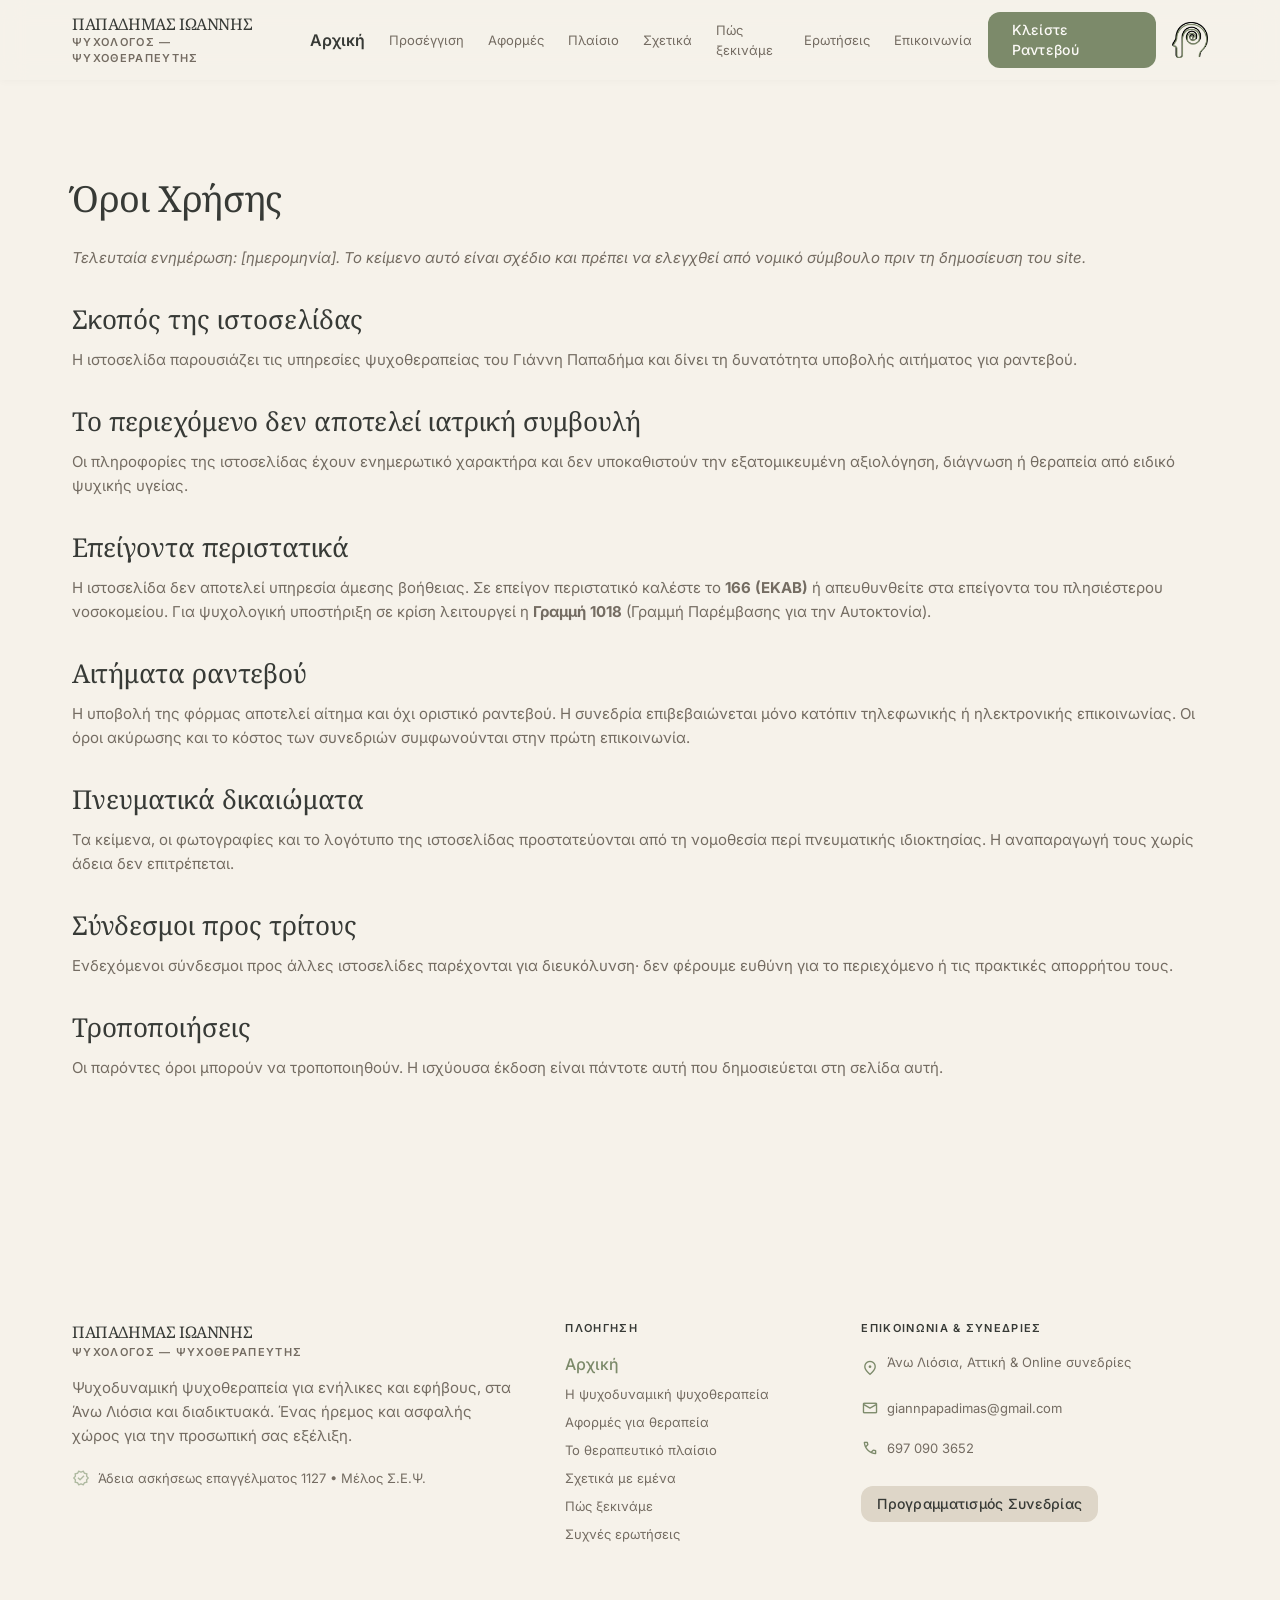
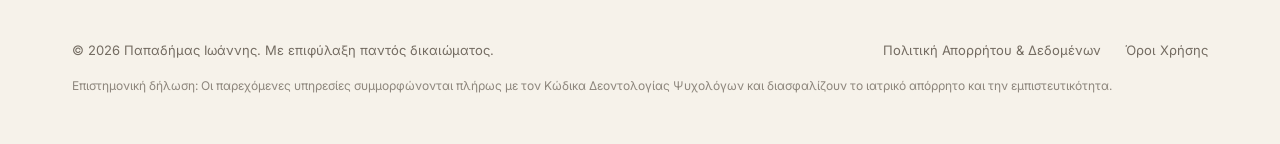
==== commit 1aba42b8: "Αφαίρεση «Ψυχαναλυτική», νέος τίτλος hero, μόνο το κινητό τηλέφωνο Η λέξη «Ψυχαναλυτική» έφυγε από ό" ====
--- a/oroi-chrisis/index.html
+++ b/oroi-chrisis/index.html
@@ -71,7 +71,7 @@
 	</article>
 </div>
 </div></main>
-<footer class="w-full bg-surface-container-low"><div class="max-w-[1200px] mx-auto px-gutter-mobile lg:px-gutter-desktop pt-space-3xl pb-space-2xl"><div class="grid grid-cols-1 md:grid-cols-12 gap-space-2xl mb-space-3xl"><div class="md:col-span-5 flex flex-col items-start gap-space-md"><div class="flex items-center gap-space-sm"><div class="flex flex-col"><span class="font-headline-sm text-text-heading tracking-tight">ΠΑΠΑΔΗΜΑΣ ΙΩΑΝΝΗΣ</span><span class="font-label-eyebrow text-label-eyebrow text-text-muted uppercase">Ψυχολόγος — Ψυχοθεραπευτής</span></div></div><p class="font-body-md text-body-md text-text-body max-w-md">Ψυχαναλυτική – ψυχοδυναμική ψυχοθεραπεία για ενήλικες και εφήβους, στα Άνω Λιόσια και διαδικτυακά. Ένας ήρεμος και ασφαλής χώρος για την προσωπική σας εξέλιξη.</p><div class="flex items-center gap-space-xs text-text-muted font-body-sm text-body-sm"><span class="material-symbols-outlined text-lg text-accent-sage">verified</span><span>Άδεια ασκήσεως επαγγέλματος 1127 • Μέλος Σ.Ε.Ψ.</span></div></div><div class="md:col-span-3 flex flex-col gap-space-md"><span class="font-label-eyebrow text-label-eyebrow uppercase text-text-heading font-semibold">Πλοηγηση</span><nav class="flex flex-col gap-space-xs" data-active-classes="text-primary font-medium"><a aria-current="page" class="transition-colors text-primary font-medium" href="#top">Αρχική</a><a class="font-body-sm text-body-sm text-on-surface-variant hover:text-on-surface transition-colors" href="#process">Η ψυχοδυναμική ψυχοθεραπεία</a><a class="font-body-sm text-body-sm text-on-surface-variant hover:text-on-surface transition-colors" href="#services-curated">Αφορμές για θεραπεία</a><a class="font-body-sm text-body-sm text-on-surface-variant hover:text-on-surface transition-colors" href="#difference">Το θεραπευτικό πλαίσιο</a><a class="font-body-sm text-body-sm text-on-surface-variant hover:text-on-surface transition-colors" href="#about">Σχετικά με εμένα</a><a class="font-body-sm text-body-sm text-on-surface-variant hover:text-on-surface transition-colors" href="#start">Πώς ξεκινάμε</a><a class="font-body-sm text-body-sm text-on-surface-variant hover:text-on-surface transition-colors" href="#faq">Συχνές ερωτήσεις</a></nav></div><div class="md:col-span-4 flex flex-col gap-space-md"><span class="font-label-eyebrow text-label-eyebrow uppercase text-text-heading font-semibold">Επικοινωνια &amp; Συνεδριες</span><div class="flex flex-col gap-space-sm font-body-sm text-body-sm text-text-body"><div class="flex items-start gap-space-xs"><span class="material-symbols-outlined text-lg text-secondary mt-0.5">location_on</span><a class="hover:text-primary transition-colors" href="https://www.google.com/maps/search/?api=1&#038;query=%CE%9B.%20%CE%A6%CF%85%CE%BB%CE%AE%CF%82%2083%2C%20%CE%86%CE%BD%CF%89%20%CE%9B%CE%B9%CF%8C%CF%83%CE%B9%CE%B1%2013341" target="_blank" rel="noopener">Άνω Λιόσια, Αττική &amp; Online συνεδρίες<span class="sr-only"> — άνοιγμα στους Χάρτες Google</span></a></div><div class="flex items-center gap-space-xs"><span class="material-symbols-outlined text-lg text-secondary">mail</span><a class="hover:text-primary transition-colors" href="mailto:giannpapadimas@gmail.com">giannpapadimas@gmail.com</a></div><div class="flex items-center gap-space-xs"><span class="material-symbols-outlined text-lg text-secondary">call</span><span><a class="hover:text-primary transition-colors" href="tel:+302107119092">210 711 9092</a> &middot; <a class="hover:text-primary transition-colors" href="tel:+306970903652">697 090 3652</a></span></div></div><div class="mt-space-xs"><a class="inline-flex items-center justify-center font-label-button text-label-button px-space-md py-space-xs rounded bg-surface-container hover:bg-surface-container-high text-on-surface transition-colors duration-200" data-path="booking" href="https://www.doctoranytime.gr/d/Psychologos/papadimas-ioannis-2" target="_blank" rel="noopener">Προγραμματισμός Συνεδρίας</a></div></div></div><div class="pt-space-lg flex flex-col md:flex-row items-center justify-between gap-space-md font-body-sm text-body-sm text-text-muted text-center md:text-left"><p>&copy; 2026 Παπαδήμας Ιωάννης. Με επιφύλαξη παντός δικαιώματος.</p><div class="flex items-center gap-space-lg"><a class="hover:text-on-surface transition-colors" data-path="privacy-policy" href="../politiki-aporritou/">Πολιτική Απορρήτου &amp; Δεδομένων</a><a class="hover:text-on-surface transition-colors" data-path="terms-of-service" href="../oroi-chrisis/">Όροι Χρήσης</a></div></div><div class="mt-space-md text-center md:text-left font-body-sm text-body-sm text-text-muted opacity-80"><p class="text-xs leading-relaxed">Επιστημονική δήλωση: Οι παρεχόμενες υπηρεσίες συμμορφώνονται πλήρως με τον Κώδικα Δεοντολογίας Ψυχολόγων και διασφαλίζουν το ιατρικό απόρρητο και την εμπιστευτικότητα.</p></div></div></footer>
+<footer class="w-full bg-surface-container-low"><div class="max-w-[1200px] mx-auto px-gutter-mobile lg:px-gutter-desktop pt-space-3xl pb-space-2xl"><div class="grid grid-cols-1 md:grid-cols-12 gap-space-2xl mb-space-3xl"><div class="md:col-span-5 flex flex-col items-start gap-space-md"><div class="flex items-center gap-space-sm"><div class="flex flex-col"><span class="font-headline-sm text-text-heading tracking-tight">ΠΑΠΑΔΗΜΑΣ ΙΩΑΝΝΗΣ</span><span class="font-label-eyebrow text-label-eyebrow text-text-muted uppercase">Ψυχολόγος — Ψυχοθεραπευτής</span></div></div><p class="font-body-md text-body-md text-text-body max-w-md">Ψυχοδυναμική ψυχοθεραπεία για ενήλικες και εφήβους, στα Άνω Λιόσια και διαδικτυακά. Ένας ήρεμος και ασφαλής χώρος για την προσωπική σας εξέλιξη.</p><div class="flex items-center gap-space-xs text-text-muted font-body-sm text-body-sm"><span class="material-symbols-outlined text-lg text-accent-sage">verified</span><span>Άδεια ασκήσεως επαγγέλματος 1127 • Μέλος Σ.Ε.Ψ.</span></div></div><div class="md:col-span-3 flex flex-col gap-space-md"><span class="font-label-eyebrow text-label-eyebrow uppercase text-text-heading font-semibold">Πλοηγηση</span><nav class="flex flex-col gap-space-xs" data-active-classes="text-primary font-medium"><a aria-current="page" class="transition-colors text-primary font-medium" href="#top">Αρχική</a><a class="font-body-sm text-body-sm text-on-surface-variant hover:text-on-surface transition-colors" href="#process">Η ψυχοδυναμική ψυχοθεραπεία</a><a class="font-body-sm text-body-sm text-on-surface-variant hover:text-on-surface transition-colors" href="#services-curated">Αφορμές για θεραπεία</a><a class="font-body-sm text-body-sm text-on-surface-variant hover:text-on-surface transition-colors" href="#difference">Το θεραπευτικό πλαίσιο</a><a class="font-body-sm text-body-sm text-on-surface-variant hover:text-on-surface transition-colors" href="#about">Σχετικά με εμένα</a><a class="font-body-sm text-body-sm text-on-surface-variant hover:text-on-surface transition-colors" href="#start">Πώς ξεκινάμε</a><a class="font-body-sm text-body-sm text-on-surface-variant hover:text-on-surface transition-colors" href="#faq">Συχνές ερωτήσεις</a></nav></div><div class="md:col-span-4 flex flex-col gap-space-md"><span class="font-label-eyebrow text-label-eyebrow uppercase text-text-heading font-semibold">Επικοινωνια &amp; Συνεδριες</span><div class="flex flex-col gap-space-sm font-body-sm text-body-sm text-text-body"><div class="flex items-start gap-space-xs"><span class="material-symbols-outlined text-lg text-secondary mt-0.5">location_on</span><a class="hover:text-primary transition-colors" href="https://www.google.com/maps/search/?api=1&#038;query=%CE%9B.%20%CE%A6%CF%85%CE%BB%CE%AE%CF%82%2083%2C%20%CE%86%CE%BD%CF%89%20%CE%9B%CE%B9%CF%8C%CF%83%CE%B9%CE%B1%2013341" target="_blank" rel="noopener">Άνω Λιόσια, Αττική &amp; Online συνεδρίες<span class="sr-only"> — άνοιγμα στους Χάρτες Google</span></a></div><div class="flex items-center gap-space-xs"><span class="material-symbols-outlined text-lg text-secondary">mail</span><a class="hover:text-primary transition-colors" href="mailto:giannpapadimas@gmail.com">giannpapadimas@gmail.com</a></div><div class="flex items-center gap-space-xs"><span class="material-symbols-outlined text-lg text-secondary">call</span><span><a class="hover:text-primary transition-colors" href="tel:+306970903652">697 090 3652</a></span></div></div><div class="mt-space-xs"><a class="inline-flex items-center justify-center font-label-button text-label-button px-space-md py-space-xs rounded bg-surface-container hover:bg-surface-container-high text-on-surface transition-colors duration-200" data-path="booking" href="https://www.doctoranytime.gr/d/Psychologos/papadimas-ioannis-2" target="_blank" rel="noopener">Προγραμματισμός Συνεδρίας</a></div></div></div><div class="pt-space-lg flex flex-col md:flex-row items-center justify-between gap-space-md font-body-sm text-body-sm text-text-muted text-center md:text-left"><p>&copy; 2026 Παπαδήμας Ιωάννης. Με επιφύλαξη παντός δικαιώματος.</p><div class="flex items-center gap-space-lg"><a class="hover:text-on-surface transition-colors" data-path="privacy-policy" href="../politiki-aporritou/">Πολιτική Απορρήτου &amp; Δεδομένων</a><a class="hover:text-on-surface transition-colors" data-path="terms-of-service" href="../oroi-chrisis/">Όροι Χρήσης</a></div></div><div class="mt-space-md text-center md:text-left font-body-sm text-body-sm text-text-muted opacity-80"><p class="text-xs leading-relaxed">Επιστημονική δήλωση: Οι παρεχόμενες υπηρεσίες συμμορφώνονται πλήρως με τον Κώδικα Δεοντολογίας Ψυχολόγων και διασφαλίζουν το ιατρικό απόρρητο και την εμπιστευτικότητα.</p></div></div></footer>
 
 <script src="../assets/js/site.js" id="papadimas-site-js"></script>
 
--- a/assets/css/app.css
+++ b/assets/css/app.css
@@ -1 +1 @@
-*,:after,:before{--tw-border-spacing-x:0;--tw-border-spacing-y:0;--tw-translate-x:0;--tw-translate-y:0;--tw-rotate:0;--tw-skew-x:0;--tw-skew-y:0;--tw-scale-x:1;--tw-scale-y:1;--tw-pan-x: ;--tw-pan-y: ;--tw-pinch-zoom: ;--tw-scroll-snap-strictness:proximity;--tw-gradient-from-position: ;--tw-gradient-via-position: ;--tw-gradient-to-position: ;--tw-ordinal: ;--tw-slashed-zero: ;--tw-numeric-figure: ;--tw-numeric-spacing: ;--tw-numeric-fraction: ;--tw-ring-inset: ;--tw-ring-offset-width:0px;--tw-ring-offset-color:#fff;--tw-ring-color:rgba(59,130,246,.5);--tw-ring-offset-shadow:0 0 #0000;--tw-ring-shadow:0 0 #0000;--tw-shadow:0 0 #0000;--tw-shadow-colored:0 0 #0000;--tw-blur: ;--tw-brightness: ;--tw-contrast: ;--tw-grayscale: ;--tw-hue-rotate: ;--tw-invert: ;--tw-saturate: ;--tw-sepia: ;--tw-drop-shadow: ;--tw-backdrop-blur: ;--tw-backdrop-brightness: ;--tw-backdrop-contrast: ;--tw-backdrop-grayscale: ;--tw-backdrop-hue-rotate: ;--tw-backdrop-invert: ;--tw-backdrop-opacity: ;--tw-backdrop-saturate: ;--tw-backdrop-sepia: ;--tw-contain-size: ;--tw-contain-layout: ;--tw-contain-paint: ;--tw-contain-style: }::backdrop{--tw-border-spacing-x:0;--tw-border-spacing-y:0;--tw-translate-x:0;--tw-translate-y:0;--tw-rotate:0;--tw-skew-x:0;--tw-skew-y:0;--tw-scale-x:1;--tw-scale-y:1;--tw-pan-x: ;--tw-pan-y: ;--tw-pinch-zoom: ;--tw-scroll-snap-strictness:proximity;--tw-gradient-from-position: ;--tw-gradient-via-position: ;--tw-gradient-to-position: ;--tw-ordinal: ;--tw-slashed-zero: ;--tw-numeric-figure: ;--tw-numeric-spacing: ;--tw-numeric-fraction: ;--tw-ring-inset: ;--tw-ring-offset-width:0px;--tw-ring-offset-color:#fff;--tw-ring-color:rgba(59,130,246,.5);--tw-ring-offset-shadow:0 0 #0000;--tw-ring-shadow:0 0 #0000;--tw-shadow:0 0 #0000;--tw-shadow-colored:0 0 #0000;--tw-blur: ;--tw-brightness: ;--tw-contrast: ;--tw-grayscale: ;--tw-hue-rotate: ;--tw-invert: ;--tw-saturate: ;--tw-sepia: ;--tw-drop-shadow: ;--tw-backdrop-blur: ;--tw-backdrop-brightness: ;--tw-backdrop-contrast: ;--tw-backdrop-grayscale: ;--tw-backdrop-hue-rotate: ;--tw-backdrop-invert: ;--tw-backdrop-opacity: ;--tw-backdrop-saturate: ;--tw-backdrop-sepia: ;--tw-contain-size: ;--tw-contain-layout: ;--tw-contain-paint: ;--tw-contain-style: }/*! tailwindcss v3.4.17 | MIT License | https://tailwindcss.com*/*,:after,:before{box-sizing:border-box;border:0 solid #e5e7eb}:after,:before{--tw-content:""}:host,html{line-height:1.5;-webkit-text-size-adjust:100%;-moz-tab-size:4;-o-tab-size:4;tab-size:4;font-family:ui-sans-serif,system-ui,sans-serif,Apple Color Emoji,Segoe UI Emoji,Segoe UI Symbol,Noto Color Emoji;font-feature-settings:normal;font-variation-settings:normal;-webkit-tap-highlight-color:transparent}body{margin:0;line-height:inherit}hr{height:0;color:inherit;border-top-width:1px}abbr:where([title]){-webkit-text-decoration:underline dotted;text-decoration:underline dotted}h1,h2,h3,h4,h5,h6{font-size:inherit;font-weight:inherit}a{color:inherit;text-decoration:inherit}b,strong{font-weight:bolder}code,kbd,pre,samp{font-family:ui-monospace,SFMono-Regular,Menlo,Monaco,Consolas,Liberation Mono,Courier New,monospace;font-feature-settings:normal;font-variation-settings:normal;font-size:1em}small{font-size:80%}sub,sup{font-size:75%;line-height:0;position:relative;vertical-align:baseline}sub{bottom:-.25em}sup{top:-.5em}table{text-indent:0;border-color:inherit;border-collapse:collapse}button,input,optgroup,select,textarea{font-family:inherit;font-feature-settings:inherit;font-variation-settings:inherit;font-size:100%;font-weight:inherit;line-height:inherit;letter-spacing:inherit;color:inherit;margin:0;padding:0}button,select{text-transform:none}button,input:where([type=button]),input:where([type=reset]),input:where([type=submit]){-webkit-appearance:button;background-color:transparent;background-image:none}:-moz-focusring{outline:auto}:-moz-ui-invalid{box-shadow:none}progress{vertical-align:baseline}::-webkit-inner-spin-button,::-webkit-outer-spin-button{height:auto}[type=search]{-webkit-appearance:textfield;outline-offset:-2px}::-webkit-search-decoration{-webkit-appearance:none}::-webkit-file-upload-button{-webkit-appearance:button;font:inherit}summary{display:list-item}blockquote,dd,dl,figure,h1,h2,h3,h4,h5,h6,hr,p,pre{margin:0}fieldset{margin:0}fieldset,legend{padding:0}menu,ol,ul{list-style:none;margin:0;padding:0}dialog{padding:0}textarea{resize:vertical}input::-moz-placeholder,textarea::-moz-placeholder{opacity:1;color:#9ca3af}input::placeholder,textarea::placeholder{opacity:1;color:#9ca3af}[role=button],button{cursor:pointer}:disabled{cursor:default}audio,canvas,embed,iframe,img,object,svg,video{display:block;vertical-align:middle}img,video{max-width:100%;height:auto}[hidden]:where(:not([hidden=until-found])){display:none}html{scroll-behavior:smooth}body{overscroll-behavior:none}main>:first-child{margin-top:0!important}main>:last-child{margin-bottom:0!important}.material-symbols-outlined{font-family:Material Symbols Outlined;font-weight:400;font-style:normal;line-height:1;letter-spacing:normal;text-transform:none;display:inline-block;white-space:nowrap;word-wrap:normal;direction:ltr;-webkit-font-feature-settings:"liga";-webkit-font-smoothing:antialiased}.sr-only{position:absolute;width:1px;height:1px;padding:0;margin:-1px;overflow:hidden;clip:rect(0,0,0,0);white-space:nowrap;border-width:0}.fixed{position:fixed}.absolute{position:absolute}.relative{position:relative}.inset-0{inset:0}.-bottom-6{bottom:-1.5rem}.-right-4{right:-1rem}.bottom-4{bottom:1rem}.bottom-6{bottom:1.5rem}.left-6{left:1.5rem}.right-4{right:1rem}.right-6{right:1.5rem}.top-0{top:0}.z-50{z-index:50}.mx-auto{margin-left:auto;margin-right:auto}.mb-space-3xl{margin-bottom:4.5rem}.mb-space-lg{margin-bottom:1.5rem}.mb-space-md{margin-bottom:1rem}.mb-space-sm{margin-bottom:.75rem}.mb-space-xs{margin-bottom:.5rem}.mt-0\.5{margin-top:.125rem}.mt-space-3xl{margin-top:4.5rem}.mt-space-lg{margin-top:1.5rem}.mt-space-md{margin-top:1rem}.mt-space-sm{margin-top:.75rem}.mt-space-xs{margin-top:.5rem}.block{display:block}.flex{display:flex}.inline-flex{display:inline-flex}.grid{display:grid}.hidden{display:none}.aspect-\[16\/10\]{aspect-ratio:16/10}.aspect-\[21\/9\]{aspect-ratio:21/9}.aspect-\[4\/5\]{aspect-ratio:4/5}.aspect-square{aspect-ratio:1/1}.h-0\.5{height:.125rem}.h-12{height:3rem}.h-20{height:5rem}.h-4{height:1rem}.h-9{height:2.25rem}.h-full{height:100%}.min-h-screen{min-height:100vh}.w-12{width:3rem}.w-4{width:1rem}.w-9{width:2.25rem}.w-full{width:100%}.max-w-2xl{max-width:42rem}.max-w-3xl{max-width:48rem}.max-w-\[1200px\]{max-width:1200px}.max-w-\[15rem\]{max-width:15rem}.max-w-\[800px\]{max-width:800px}.max-w-md{max-width:28rem}.max-w-sm{max-width:24rem}.max-w-xl{max-width:36rem}.grid-cols-1{grid-template-columns:repeat(1,minmax(0,1fr))}.flex-col{flex-direction:column}.flex-wrap{flex-wrap:wrap}.items-start{align-items:flex-start}.items-center{align-items:center}.justify-center{justify-content:center}.justify-between{justify-content:space-between}.gap-space-2xl{gap:3rem}.gap-space-2xs{gap:.25rem}.gap-space-lg{gap:1.5rem}.gap-space-md{gap:1rem}.gap-space-sm{gap:.75rem}.gap-space-xl{gap:2rem}.gap-space-xs{gap:.5rem}.overflow-hidden{overflow:hidden}.rounded,.rounded-full,.rounded-lg{border-radius:.75rem}.rounded-xl{border-radius:1rem}.border{border-width:1px}.border-t{border-top-width:1px}.border-accent-sage\/40{border-color:hsla(86,15%,68%,.4)}.border-border-subtle{--tw-border-opacity:1;border-color:rgb(222 214 200/var(--tw-border-opacity,1))}.border-error\/40{border-color:rgba(186,26,26,.4)}.bg-primary,.bg-secondary{--tw-bg-opacity:1;background-color:rgb(124 138 106/var(--tw-bg-opacity,1))}.bg-surface{--tw-bg-opacity:1;background-color:rgb(246 242 234/var(--tw-bg-opacity,1))}.bg-surface-bright{--tw-bg-opacity:1;background-color:rgb(252 250 247/var(--tw-bg-opacity,1))}.bg-surface-bright\/90{background-color:hsla(36,45%,98%,.9)}.bg-surface-bright\/95{background-color:hsla(36,45%,98%,.95)}.bg-surface-container,.bg-surface-container-high{--tw-bg-opacity:1;background-color:rgb(222 214 200/var(--tw-bg-opacity,1))}.bg-surface-container-low{--tw-bg-opacity:1;background-color:rgb(246 242 234/var(--tw-bg-opacity,1))}.bg-surface-container-lowest{--tw-bg-opacity:1;background-color:rgb(252 250 247/var(--tw-bg-opacity,1))}.bg-surface\/90{background-color:hsla(40,40%,94%,.9)}.bg-surface\/95{background-color:hsla(40,40%,94%,.95)}.bg-gradient-to-t{background-image:linear-gradient(to top,var(--tw-gradient-stops))}.from-primary\/40{--tw-gradient-from:hsla(86,13%,48%,.4) var(--tw-gradient-from-position);--tw-gradient-to:hsla(86,13%,48%,0) var(--tw-gradient-to-position);--tw-gradient-stops:var(--tw-gradient-from),var(--tw-gradient-to)}.via-transparent{--tw-gradient-to:transparent var(--tw-gradient-to-position);--tw-gradient-stops:var(--tw-gradient-from),transparent var(--tw-gradient-via-position),var(--tw-gradient-to)}.to-transparent{--tw-gradient-to:transparent var(--tw-gradient-to-position)}.object-contain{-o-object-fit:contain;object-fit:contain}.object-cover{-o-object-fit:cover;object-fit:cover}.p-space-2xs{padding:.25rem}.p-space-lg{padding:1.5rem}.p-space-md{padding:1rem}.p-space-xl{padding:2rem}.px-gutter-mobile{padding-left:1rem;padding-right:1rem}.px-space-lg{padding-left:1.5rem;padding-right:1.5rem}.px-space-md{padding-left:1rem;padding-right:1rem}.px-space-sm{padding-left:.75rem;padding-right:.75rem}.px-space-xl{padding-left:2rem;padding-right:2rem}.py-space-2xs{padding-top:.25rem;padding-bottom:.25rem}.py-space-3xl{padding-top:4.5rem;padding-bottom:4.5rem}.py-space-4xl{padding-top:6rem;padding-bottom:6rem}.py-space-md{padding-top:1rem;padding-bottom:1rem}.py-space-sm{padding-top:.75rem;padding-bottom:.75rem}.py-space-xl{padding-top:2rem;padding-bottom:2rem}.py-space-xs{padding-top:.5rem;padding-bottom:.5rem}.pb-space-2xl{padding-bottom:3rem}.pt-20{padding-top:5rem}.pt-space-3xl{padding-top:4.5rem}.pt-space-lg{padding-top:1.5rem}.pt-space-md{padding-top:1rem}.pt-space-xs{padding-top:.5rem}.text-left{text-align:left}.text-center{text-align:center}.font-body-lg,.font-body-md,.font-body-sm{font-family:Inter}.font-display-lg,.font-headline-lg,.font-headline-md,.font-headline-sm{font-family:Noto Serif}.font-label-button,.font-label-eyebrow{font-family:Inter}.font-quote-lg{font-family:Noto Serif}.text-2xl{font-size:1.5rem;line-height:2rem}.text-3xl{font-size:1.875rem;line-height:2.25rem}.text-base{font-size:1rem;line-height:1.5rem}.text-body-md{font-size:15px;line-height:24px;font-weight:400}.text-body-sm{font-size:13px;line-height:20px;font-weight:400}.text-display-lg-mobile{font-size:34px;line-height:42px;letter-spacing:-.01em;font-weight:400}.text-headline-lg-mobile,.text-headline-md{font-size:26px;line-height:34px;font-weight:400}.text-headline-sm{font-size:20px;line-height:28px;font-weight:500}.text-label-button{font-size:14px;line-height:20px;letter-spacing:.02em;font-weight:500}.text-label-eyebrow{font-size:11px;line-height:16px;letter-spacing:.12em;font-weight:600}.text-lg{font-size:1.125rem;line-height:1.75rem}.text-quote-lg{font-size:24px;line-height:36px;font-weight:400}.text-sm{font-size:.875rem;line-height:1.25rem}.text-xl{font-size:1.25rem;line-height:1.75rem}.text-xs{font-size:.75rem;line-height:1rem}.font-medium{font-weight:500}.font-semibold{font-weight:600}.uppercase{text-transform:uppercase}.italic{font-style:italic}.leading-relaxed{line-height:1.625}.leading-snug{line-height:1.375}.leading-tight{line-height:1.25}.tracking-tight{letter-spacing:-.025em}.tracking-wider{letter-spacing:.05em}.tracking-widest{letter-spacing:.1em}.text-accent-sage{--tw-text-opacity:1;color:rgb(174 185 160/var(--tw-text-opacity,1))}.text-error{--tw-text-opacity:1;color:rgb(186 26 26/var(--tw-text-opacity,1))}.text-on-primary{--tw-text-opacity:1;color:rgb(252 250 247/var(--tw-text-opacity,1))}.text-on-surface{--tw-text-opacity:1;color:rgb(55 58 54/var(--tw-text-opacity,1))}.text-on-surface-variant{--tw-text-opacity:1;color:rgb(116 108 98/var(--tw-text-opacity,1))}.text-primary,.text-secondary{--tw-text-opacity:1;color:rgb(124 138 106/var(--tw-text-opacity,1))}.text-text-body{--tw-text-opacity:1;color:rgb(116 108 98/var(--tw-text-opacity,1))}.text-text-heading{--tw-text-opacity:1;color:rgb(55 58 54/var(--tw-text-opacity,1))}.text-text-muted{--tw-text-opacity:1;color:rgb(116 108 98/var(--tw-text-opacity,1))}.underline{text-decoration-line:underline}.antialiased{-webkit-font-smoothing:antialiased;-moz-osx-font-smoothing:grayscale}.opacity-80{opacity:.8}.shadow-\[0_1px_8px_rgba\(0\2c 0\2c 0\2c 0\.03\)\]{--tw-shadow:0 1px 8px rgba(0,0,0,.03);--tw-shadow-colored:0 1px 8px var(--tw-shadow-color)}.shadow-\[0_1px_8px_rgba\(0\2c 0\2c 0\2c 0\.03\)\],.shadow-inner{box-shadow:var(--tw-ring-offset-shadow,0 0 #0000),var(--tw-ring-shadow,0 0 #0000),var(--tw-shadow)}.shadow-inner{--tw-shadow:inset 0 2px 4px 0 rgba(0,0,0,.05);--tw-shadow-colored:inset 0 2px 4px 0 var(--tw-shadow-color)}.shadow-md{--tw-shadow:0 4px 6px -1px rgba(0,0,0,.1),0 2px 4px -2px rgba(0,0,0,.1);--tw-shadow-colored:0 4px 6px -1px var(--tw-shadow-color),0 2px 4px -2px var(--tw-shadow-color)}.shadow-md,.shadow-sm{box-shadow:var(--tw-ring-offset-shadow,0 0 #0000),var(--tw-ring-shadow,0 0 #0000),var(--tw-shadow)}.shadow-sm{--tw-shadow:0 1px 2px 0 rgba(0,0,0,.05);--tw-shadow-colored:0 1px 2px 0 var(--tw-shadow-color)}.filter{filter:var(--tw-blur) var(--tw-brightness) var(--tw-contrast) var(--tw-grayscale) var(--tw-hue-rotate) var(--tw-invert) var(--tw-saturate) var(--tw-sepia) var(--tw-drop-shadow)}.backdrop-blur-md{--tw-backdrop-blur:blur(12px)}.backdrop-blur-md,.backdrop-blur-sm{-webkit-backdrop-filter:var(--tw-backdrop-blur) var(--tw-backdrop-brightness) var(--tw-backdrop-contrast) var(--tw-backdrop-grayscale) var(--tw-backdrop-hue-rotate) var(--tw-backdrop-invert) var(--tw-backdrop-opacity) var(--tw-backdrop-saturate) var(--tw-backdrop-sepia);backdrop-filter:var(--tw-backdrop-blur) var(--tw-backdrop-brightness) var(--tw-backdrop-contrast) var(--tw-backdrop-grayscale) var(--tw-backdrop-hue-rotate) var(--tw-backdrop-invert) var(--tw-backdrop-opacity) var(--tw-backdrop-saturate) var(--tw-backdrop-sepia)}.backdrop-blur-sm{--tw-backdrop-blur:blur(4px)}.transition-all{transition-property:all;transition-timing-function:cubic-bezier(.4,0,.2,1);transition-duration:.15s}.transition-colors{transition-property:color,background-color,border-color,text-decoration-color,fill,stroke;transition-timing-function:cubic-bezier(.4,0,.2,1);transition-duration:.15s}.transition-transform{transition-property:transform;transition-timing-function:cubic-bezier(.4,0,.2,1);transition-duration:.15s}.duration-200{transition-duration:.2s}.duration-500{transition-duration:.5s}@media (prefers-reduced-motion:reduce){html{scroll-behavior:auto}*,:after,:before{animation-duration:.01ms!important;transition-duration:.01ms!important}}.hover\:scale-105:hover{--tw-scale-x:1.05;--tw-scale-y:1.05;transform:translate(var(--tw-translate-x),var(--tw-translate-y)) rotate(var(--tw-rotate)) skewX(var(--tw-skew-x)) skewY(var(--tw-skew-y)) scaleX(var(--tw-scale-x)) scaleY(var(--tw-scale-y))}.hover\:bg-primary-container:hover{--tw-bg-opacity:1;background-color:rgb(55 58 54/var(--tw-bg-opacity,1))}.hover\:bg-surface-container-high:hover,.hover\:bg-surface-container:hover{--tw-bg-opacity:1;background-color:rgb(222 214 200/var(--tw-bg-opacity,1))}.hover\:text-on-primary:hover{--tw-text-opacity:1;color:rgb(252 250 247/var(--tw-text-opacity,1))}.hover\:text-on-surface:hover{--tw-text-opacity:1;color:rgb(55 58 54/var(--tw-text-opacity,1))}.hover\:text-primary:hover{--tw-text-opacity:1;color:rgb(124 138 106/var(--tw-text-opacity,1))}.focus\:not-sr-only:focus{position:static;width:auto;height:auto;padding:0;margin:0;overflow:visible;clip:auto;white-space:normal}.focus\:absolute:focus{position:absolute}.focus\:left-2:focus{left:.5rem}.focus\:top-2:focus{top:.5rem}.focus\:z-\[100\]:focus{z-index:100}.focus\:rounded:focus{border-radius:.75rem}.focus\:bg-primary:focus{--tw-bg-opacity:1;background-color:rgb(124 138 106/var(--tw-bg-opacity,1))}.focus\:px-4:focus{padding-left:1rem;padding-right:1rem}.focus\:py-2:focus{padding-top:.5rem;padding-bottom:.5rem}.focus\:text-on-primary:focus{--tw-text-opacity:1;color:rgb(252 250 247/var(--tw-text-opacity,1))}.focus\:outline-none:focus{outline:2px solid transparent;outline-offset:2px}.group:hover .group-hover\:text-primary{--tw-text-opacity:1;color:rgb(124 138 106/var(--tw-text-opacity,1))}.group:hover .group-hover\:underline{text-decoration-line:underline}@media (min-width:640px){.sm\:inline-flex{display:inline-flex}.sm\:w-auto{width:auto}}@media (min-width:768px){.md\:col-span-3{grid-column:span 3/span 3}.md\:col-span-4{grid-column:span 4/span 4}.md\:col-span-5{grid-column:span 5/span 5}.md\:grid-cols-12{grid-template-columns:repeat(12,minmax(0,1fr))}.md\:grid-cols-2{grid-template-columns:repeat(2,minmax(0,1fr))}.md\:grid-cols-3{grid-template-columns:repeat(3,minmax(0,1fr))}.md\:flex-row{flex-direction:row}.md\:text-left{text-align:left}}@media (min-width:1024px){.lg\:col-span-5{grid-column:span 5/span 5}.lg\:col-span-7{grid-column:span 7/span 7}.lg\:mt-space-4xl{margin-top:6rem}.lg\:block{display:block}.lg\:grid-cols-12{grid-template-columns:repeat(12,minmax(0,1fr))}.lg\:grid-cols-3{grid-template-columns:repeat(3,minmax(0,1fr))}.lg\:p-space-2xl{padding:3rem}.lg\:p-space-3xl{padding:4.5rem}.lg\:px-gutter-desktop{padding-left:2rem;padding-right:2rem}.lg\:py-space-4xl{padding-top:6rem;padding-bottom:6rem}.lg\:text-body-lg{font-size:18px;line-height:28px;font-weight:400}.lg\:text-display-lg{font-size:52px;line-height:62px;letter-spacing:-.02em;font-weight:400}.lg\:text-headline-lg{font-size:36px;line-height:46px;letter-spacing:-.01em;font-weight:400}.lg\:text-headline-sm{font-size:20px;line-height:28px;font-weight:500}}@media (min-width:1280px){.xl\:flex{display:flex}.xl\:hidden{display:none}}.\[\&_a\]\:underline a{text-decoration-line:underline}.\[\&_h2\]\:mb-space-sm h2{margin-bottom:.75rem}.\[\&_h2\]\:mt-space-xl h2{margin-top:2rem}.\[\&_h2\]\:font-headline-md h2{font-family:Noto Serif}.\[\&_h2\]\:text-headline-md h2{font-size:26px;line-height:34px;font-weight:400}.\[\&_h2\]\:text-text-heading h2{--tw-text-opacity:1;color:rgb(55 58 54/var(--tw-text-opacity,1))}.\[\&_p\]\:mb-space-md p{margin-bottom:1rem}+*,:after,:before{--tw-border-spacing-x:0;--tw-border-spacing-y:0;--tw-translate-x:0;--tw-translate-y:0;--tw-rotate:0;--tw-skew-x:0;--tw-skew-y:0;--tw-scale-x:1;--tw-scale-y:1;--tw-pan-x: ;--tw-pan-y: ;--tw-pinch-zoom: ;--tw-scroll-snap-strictness:proximity;--tw-gradient-from-position: ;--tw-gradient-via-position: ;--tw-gradient-to-position: ;--tw-ordinal: ;--tw-slashed-zero: ;--tw-numeric-figure: ;--tw-numeric-spacing: ;--tw-numeric-fraction: ;--tw-ring-inset: ;--tw-ring-offset-width:0px;--tw-ring-offset-color:#fff;--tw-ring-color:rgba(59,130,246,.5);--tw-ring-offset-shadow:0 0 #0000;--tw-ring-shadow:0 0 #0000;--tw-shadow:0 0 #0000;--tw-shadow-colored:0 0 #0000;--tw-blur: ;--tw-brightness: ;--tw-contrast: ;--tw-grayscale: ;--tw-hue-rotate: ;--tw-invert: ;--tw-saturate: ;--tw-sepia: ;--tw-drop-shadow: ;--tw-backdrop-blur: ;--tw-backdrop-brightness: ;--tw-backdrop-contrast: ;--tw-backdrop-grayscale: ;--tw-backdrop-hue-rotate: ;--tw-backdrop-invert: ;--tw-backdrop-opacity: ;--tw-backdrop-saturate: ;--tw-backdrop-sepia: ;--tw-contain-size: ;--tw-contain-layout: ;--tw-contain-paint: ;--tw-contain-style: }::backdrop{--tw-border-spacing-x:0;--tw-border-spacing-y:0;--tw-translate-x:0;--tw-translate-y:0;--tw-rotate:0;--tw-skew-x:0;--tw-skew-y:0;--tw-scale-x:1;--tw-scale-y:1;--tw-pan-x: ;--tw-pan-y: ;--tw-pinch-zoom: ;--tw-scroll-snap-strictness:proximity;--tw-gradient-from-position: ;--tw-gradient-via-position: ;--tw-gradient-to-position: ;--tw-ordinal: ;--tw-slashed-zero: ;--tw-numeric-figure: ;--tw-numeric-spacing: ;--tw-numeric-fraction: ;--tw-ring-inset: ;--tw-ring-offset-width:0px;--tw-ring-offset-color:#fff;--tw-ring-color:rgba(59,130,246,.5);--tw-ring-offset-shadow:0 0 #0000;--tw-ring-shadow:0 0 #0000;--tw-shadow:0 0 #0000;--tw-shadow-colored:0 0 #0000;--tw-blur: ;--tw-brightness: ;--tw-contrast: ;--tw-grayscale: ;--tw-hue-rotate: ;--tw-invert: ;--tw-saturate: ;--tw-sepia: ;--tw-drop-shadow: ;--tw-backdrop-blur: ;--tw-backdrop-brightness: ;--tw-backdrop-contrast: ;--tw-backdrop-grayscale: ;--tw-backdrop-hue-rotate: ;--tw-backdrop-invert: ;--tw-backdrop-opacity: ;--tw-backdrop-saturate: ;--tw-backdrop-sepia: ;--tw-contain-size: ;--tw-contain-layout: ;--tw-contain-paint: ;--tw-contain-style: }/*! tailwindcss v3.4.17 | MIT License | https://tailwindcss.com*/*,:after,:before{box-sizing:border-box;border:0 solid #e5e7eb}:after,:before{--tw-content:""}:host,html{line-height:1.5;-webkit-text-size-adjust:100%;-moz-tab-size:4;-o-tab-size:4;tab-size:4;font-family:ui-sans-serif,system-ui,sans-serif,Apple Color Emoji,Segoe UI Emoji,Segoe UI Symbol,Noto Color Emoji;font-feature-settings:normal;font-variation-settings:normal;-webkit-tap-highlight-color:transparent}body{margin:0;line-height:inherit}hr{height:0;color:inherit;border-top-width:1px}abbr:where([title]){-webkit-text-decoration:underline dotted;text-decoration:underline dotted}h1,h2,h3,h4,h5,h6{font-size:inherit;font-weight:inherit}a{color:inherit;text-decoration:inherit}b,strong{font-weight:bolder}code,kbd,pre,samp{font-family:ui-monospace,SFMono-Regular,Menlo,Monaco,Consolas,Liberation Mono,Courier New,monospace;font-feature-settings:normal;font-variation-settings:normal;font-size:1em}small{font-size:80%}sub,sup{font-size:75%;line-height:0;position:relative;vertical-align:baseline}sub{bottom:-.25em}sup{top:-.5em}table{text-indent:0;border-color:inherit;border-collapse:collapse}button,input,optgroup,select,textarea{font-family:inherit;font-feature-settings:inherit;font-variation-settings:inherit;font-size:100%;font-weight:inherit;line-height:inherit;letter-spacing:inherit;color:inherit;margin:0;padding:0}button,select{text-transform:none}button,input:where([type=button]),input:where([type=reset]),input:where([type=submit]){-webkit-appearance:button;background-color:transparent;background-image:none}:-moz-focusring{outline:auto}:-moz-ui-invalid{box-shadow:none}progress{vertical-align:baseline}::-webkit-inner-spin-button,::-webkit-outer-spin-button{height:auto}[type=search]{-webkit-appearance:textfield;outline-offset:-2px}::-webkit-search-decoration{-webkit-appearance:none}::-webkit-file-upload-button{-webkit-appearance:button;font:inherit}summary{display:list-item}blockquote,dd,dl,figure,h1,h2,h3,h4,h5,h6,hr,p,pre{margin:0}fieldset{margin:0}fieldset,legend{padding:0}menu,ol,ul{list-style:none;margin:0;padding:0}dialog{padding:0}textarea{resize:vertical}input::-moz-placeholder,textarea::-moz-placeholder{opacity:1;color:#9ca3af}input::placeholder,textarea::placeholder{opacity:1;color:#9ca3af}[role=button],button{cursor:pointer}:disabled{cursor:default}audio,canvas,embed,iframe,img,object,svg,video{display:block;vertical-align:middle}img,video{max-width:100%;height:auto}[hidden]:where(:not([hidden=until-found])){display:none}html{scroll-behavior:smooth}body{overscroll-behavior:none}main>:first-child{margin-top:0!important}main>:last-child{margin-bottom:0!important}.material-symbols-outlined{font-family:Material Symbols Outlined;font-weight:400;font-style:normal;line-height:1;letter-spacing:normal;text-transform:none;display:inline-block;white-space:nowrap;word-wrap:normal;direction:ltr;-webkit-font-feature-settings:"liga";-webkit-font-smoothing:antialiased}.sr-only{position:absolute;width:1px;height:1px;padding:0;margin:-1px;overflow:hidden;clip:rect(0,0,0,0);white-space:nowrap;border-width:0}.fixed{position:fixed}.absolute{position:absolute}.relative{position:relative}.inset-0{inset:0}.-bottom-6{bottom:-1.5rem}.-right-4{right:-1rem}.bottom-4{bottom:1rem}.bottom-6{bottom:1.5rem}.left-6{left:1.5rem}.right-4{right:1rem}.right-6{right:1.5rem}.top-0{top:0}.z-50{z-index:50}.mx-auto{margin-left:auto;margin-right:auto}.mb-space-3xl{margin-bottom:4.5rem}.mb-space-lg{margin-bottom:1.5rem}.mb-space-md{margin-bottom:1rem}.mb-space-sm{margin-bottom:.75rem}.mb-space-xs{margin-bottom:.5rem}.mt-0\.5{margin-top:.125rem}.mt-space-3xl{margin-top:4.5rem}.mt-space-lg{margin-top:1.5rem}.mt-space-md{margin-top:1rem}.mt-space-sm{margin-top:.75rem}.mt-space-xs{margin-top:.5rem}.block{display:block}.flex{display:flex}.inline-flex{display:inline-flex}.grid{display:grid}.hidden{display:none}.aspect-\[16\/10\]{aspect-ratio:16/10}.aspect-\[21\/9\]{aspect-ratio:21/9}.aspect-\[4\/5\]{aspect-ratio:4/5}.aspect-square{aspect-ratio:1/1}.h-0\.5{height:.125rem}.h-12{height:3rem}.h-20{height:5rem}.h-7{height:1.75rem}.h-9{height:2.25rem}.h-full{height:100%}.min-h-screen{min-height:100vh}.w-12{width:3rem}.w-7{width:1.75rem}.w-9{width:2.25rem}.w-full{width:100%}.max-w-2xl{max-width:42rem}.max-w-3xl{max-width:48rem}.max-w-\[1200px\]{max-width:1200px}.max-w-\[15rem\]{max-width:15rem}.max-w-\[800px\]{max-width:800px}.max-w-md{max-width:28rem}.max-w-sm{max-width:24rem}.max-w-xl{max-width:36rem}.shrink-0{flex-shrink:0}.grid-cols-1{grid-template-columns:repeat(1,minmax(0,1fr))}.flex-col{flex-direction:column}.flex-wrap{flex-wrap:wrap}.items-start{align-items:flex-start}.items-center{align-items:center}.justify-center{justify-content:center}.justify-between{justify-content:space-between}.gap-space-2xl{gap:3rem}.gap-space-2xs{gap:.25rem}.gap-space-lg{gap:1.5rem}.gap-space-md{gap:1rem}.gap-space-sm{gap:.75rem}.gap-space-xl{gap:2rem}.gap-space-xs{gap:.5rem}.overflow-hidden{overflow:hidden}.rounded,.rounded-full,.rounded-lg{border-radius:.75rem}.rounded-xl{border-radius:1rem}.border{border-width:1px}.border-t{border-top-width:1px}.border-accent-sage\/40{border-color:hsla(86,15%,68%,.4)}.border-border-subtle{--tw-border-opacity:1;border-color:rgb(222 214 200/var(--tw-border-opacity,1))}.border-error\/40{border-color:rgba(186,26,26,.4)}.bg-primary,.bg-secondary{--tw-bg-opacity:1;background-color:rgb(124 138 106/var(--tw-bg-opacity,1))}.bg-surface{--tw-bg-opacity:1;background-color:rgb(246 242 234/var(--tw-bg-opacity,1))}.bg-surface-bright{--tw-bg-opacity:1;background-color:rgb(252 250 247/var(--tw-bg-opacity,1))}.bg-surface-bright\/90{background-color:hsla(36,45%,98%,.9)}.bg-surface-bright\/95{background-color:hsla(36,45%,98%,.95)}.bg-surface-container,.bg-surface-container-high{--tw-bg-opacity:1;background-color:rgb(222 214 200/var(--tw-bg-opacity,1))}.bg-surface-container-low{--tw-bg-opacity:1;background-color:rgb(246 242 234/var(--tw-bg-opacity,1))}.bg-surface-container-lowest{--tw-bg-opacity:1;background-color:rgb(252 250 247/var(--tw-bg-opacity,1))}.bg-surface\/90{background-color:hsla(40,40%,94%,.9)}.bg-surface\/95{background-color:hsla(40,40%,94%,.95)}.bg-gradient-to-t{background-image:linear-gradient(to top,var(--tw-gradient-stops))}.from-primary\/40{--tw-gradient-from:hsla(86,13%,48%,.4) var(--tw-gradient-from-position);--tw-gradient-to:hsla(86,13%,48%,0) var(--tw-gradient-to-position);--tw-gradient-stops:var(--tw-gradient-from),var(--tw-gradient-to)}.via-transparent{--tw-gradient-to:transparent var(--tw-gradient-to-position);--tw-gradient-stops:var(--tw-gradient-from),transparent var(--tw-gradient-via-position),var(--tw-gradient-to)}.to-transparent{--tw-gradient-to:transparent var(--tw-gradient-to-position)}.object-contain{-o-object-fit:contain;object-fit:contain}.object-cover{-o-object-fit:cover;object-fit:cover}.p-space-2xs{padding:.25rem}.p-space-lg{padding:1.5rem}.p-space-md{padding:1rem}.p-space-xl{padding:2rem}.px-gutter-mobile{padding-left:1rem;padding-right:1rem}.px-space-lg{padding-left:1.5rem;padding-right:1.5rem}.px-space-md{padding-left:1rem;padding-right:1rem}.px-space-xl{padding-left:2rem;padding-right:2rem}.py-space-3xl{padding-top:4.5rem;padding-bottom:4.5rem}.py-space-4xl{padding-top:6rem;padding-bottom:6rem}.py-space-md{padding-top:1rem;padding-bottom:1rem}.py-space-sm{padding-top:.75rem;padding-bottom:.75rem}.py-space-xl{padding-top:2rem;padding-bottom:2rem}.py-space-xs{padding-top:.5rem;padding-bottom:.5rem}.pb-space-2xl{padding-bottom:3rem}.pt-20{padding-top:5rem}.pt-space-3xl{padding-top:4.5rem}.pt-space-lg{padding-top:1.5rem}.pt-space-md{padding-top:1rem}.pt-space-xs{padding-top:.5rem}.text-left{text-align:left}.text-center{text-align:center}.font-body-lg,.font-body-md,.font-body-sm{font-family:Inter}.font-headline-lg,.font-headline-md,.font-headline-sm{font-family:Noto Serif}.font-label-button,.font-label-eyebrow{font-family:Inter}.font-quote-lg{font-family:Noto Serif}.text-2xl{font-size:1.5rem;line-height:2rem}.text-3xl{font-size:1.875rem;line-height:2.25rem}.text-base{font-size:1rem;line-height:1.5rem}.text-body-md{font-size:15px;line-height:24px;font-weight:400}.text-body-sm{font-size:13px;line-height:20px;font-weight:400}.text-headline-lg-mobile,.text-headline-md{font-size:26px;line-height:34px;font-weight:400}.text-headline-sm{font-size:20px;line-height:28px;font-weight:500}.text-label-button{font-size:14px;line-height:20px;letter-spacing:.02em;font-weight:500}.text-label-eyebrow{font-size:11px;line-height:16px;letter-spacing:.12em;font-weight:600}.text-lg{font-size:1.125rem;line-height:1.75rem}.text-quote-lg{font-size:24px;line-height:36px;font-weight:400}.text-sm{font-size:.875rem;line-height:1.25rem}.text-xl{font-size:1.25rem;line-height:1.75rem}.text-xs{font-size:.75rem;line-height:1rem}.font-medium{font-weight:500}.font-semibold{font-weight:600}.uppercase{text-transform:uppercase}.italic{font-style:italic}.leading-relaxed{line-height:1.625}.leading-snug{line-height:1.375}.leading-tight{line-height:1.25}.tracking-tight{letter-spacing:-.025em}.tracking-widest{letter-spacing:.1em}.text-accent-sage{--tw-text-opacity:1;color:rgb(174 185 160/var(--tw-text-opacity,1))}.text-error{--tw-text-opacity:1;color:rgb(186 26 26/var(--tw-text-opacity,1))}.text-on-primary{--tw-text-opacity:1;color:rgb(252 250 247/var(--tw-text-opacity,1))}.text-on-surface{--tw-text-opacity:1;color:rgb(55 58 54/var(--tw-text-opacity,1))}.text-on-surface-variant{--tw-text-opacity:1;color:rgb(116 108 98/var(--tw-text-opacity,1))}.text-primary,.text-secondary{--tw-text-opacity:1;color:rgb(124 138 106/var(--tw-text-opacity,1))}.text-text-body{--tw-text-opacity:1;color:rgb(116 108 98/var(--tw-text-opacity,1))}.text-text-heading{--tw-text-opacity:1;color:rgb(55 58 54/var(--tw-text-opacity,1))}.text-text-muted{--tw-text-opacity:1;color:rgb(116 108 98/var(--tw-text-opacity,1))}.underline{text-decoration-line:underline}.antialiased{-webkit-font-smoothing:antialiased;-moz-osx-font-smoothing:grayscale}.opacity-80{opacity:.8}.shadow-\[0_1px_8px_rgba\(0\2c 0\2c 0\2c 0\.03\)\]{--tw-shadow:0 1px 8px rgba(0,0,0,.03);--tw-shadow-colored:0 1px 8px var(--tw-shadow-color)}.shadow-\[0_1px_8px_rgba\(0\2c 0\2c 0\2c 0\.03\)\],.shadow-inner{box-shadow:var(--tw-ring-offset-shadow,0 0 #0000),var(--tw-ring-shadow,0 0 #0000),var(--tw-shadow)}.shadow-inner{--tw-shadow:inset 0 2px 4px 0 rgba(0,0,0,.05);--tw-shadow-colored:inset 0 2px 4px 0 var(--tw-shadow-color)}.shadow-md{--tw-shadow:0 4px 6px -1px rgba(0,0,0,.1),0 2px 4px -2px rgba(0,0,0,.1);--tw-shadow-colored:0 4px 6px -1px var(--tw-shadow-color),0 2px 4px -2px var(--tw-shadow-color)}.shadow-md,.shadow-sm{box-shadow:var(--tw-ring-offset-shadow,0 0 #0000),var(--tw-ring-shadow,0 0 #0000),var(--tw-shadow)}.shadow-sm{--tw-shadow:0 1px 2px 0 rgba(0,0,0,.05);--tw-shadow-colored:0 1px 2px 0 var(--tw-shadow-color)}.filter{filter:var(--tw-blur) var(--tw-brightness) var(--tw-contrast) var(--tw-grayscale) var(--tw-hue-rotate) var(--tw-invert) var(--tw-saturate) var(--tw-sepia) var(--tw-drop-shadow)}.backdrop-blur-md{--tw-backdrop-blur:blur(12px)}.backdrop-blur-md,.backdrop-blur-sm{-webkit-backdrop-filter:var(--tw-backdrop-blur) var(--tw-backdrop-brightness) var(--tw-backdrop-contrast) var(--tw-backdrop-grayscale) var(--tw-backdrop-hue-rotate) var(--tw-backdrop-invert) var(--tw-backdrop-opacity) var(--tw-backdrop-saturate) var(--tw-backdrop-sepia);backdrop-filter:var(--tw-backdrop-blur) var(--tw-backdrop-brightness) var(--tw-backdrop-contrast) var(--tw-backdrop-grayscale) var(--tw-backdrop-hue-rotate) var(--tw-backdrop-invert) var(--tw-backdrop-opacity) var(--tw-backdrop-saturate) var(--tw-backdrop-sepia)}.backdrop-blur-sm{--tw-backdrop-blur:blur(4px)}.transition-all{transition-property:all;transition-timing-function:cubic-bezier(.4,0,.2,1);transition-duration:.15s}.transition-colors{transition-property:color,background-color,border-color,text-decoration-color,fill,stroke;transition-timing-function:cubic-bezier(.4,0,.2,1);transition-duration:.15s}.transition-transform{transition-property:transform;transition-timing-function:cubic-bezier(.4,0,.2,1);transition-duration:.15s}.duration-200{transition-duration:.2s}.duration-500{transition-duration:.5s}@media (prefers-reduced-motion:reduce){html{scroll-behavior:auto}*,:after,:before{animation-duration:.01ms!important;transition-duration:.01ms!important}}.hover\:scale-105:hover{--tw-scale-x:1.05;--tw-scale-y:1.05;transform:translate(var(--tw-translate-x),var(--tw-translate-y)) rotate(var(--tw-rotate)) skewX(var(--tw-skew-x)) skewY(var(--tw-skew-y)) scaleX(var(--tw-scale-x)) scaleY(var(--tw-scale-y))}.hover\:bg-primary-container:hover{--tw-bg-opacity:1;background-color:rgb(55 58 54/var(--tw-bg-opacity,1))}.hover\:bg-surface-container-high:hover,.hover\:bg-surface-container:hover{--tw-bg-opacity:1;background-color:rgb(222 214 200/var(--tw-bg-opacity,1))}.hover\:text-on-primary:hover{--tw-text-opacity:1;color:rgb(252 250 247/var(--tw-text-opacity,1))}.hover\:text-on-surface:hover{--tw-text-opacity:1;color:rgb(55 58 54/var(--tw-text-opacity,1))}.hover\:text-primary:hover{--tw-text-opacity:1;color:rgb(124 138 106/var(--tw-text-opacity,1))}.focus\:not-sr-only:focus{position:static;width:auto;height:auto;padding:0;margin:0;overflow:visible;clip:auto;white-space:normal}.focus\:absolute:focus{position:absolute}.focus\:left-2:focus{left:.5rem}.focus\:top-2:focus{top:.5rem}.focus\:z-\[100\]:focus{z-index:100}.focus\:rounded:focus{border-radius:.75rem}.focus\:bg-primary:focus{--tw-bg-opacity:1;background-color:rgb(124 138 106/var(--tw-bg-opacity,1))}.focus\:px-4:focus{padding-left:1rem;padding-right:1rem}.focus\:py-2:focus{padding-top:.5rem;padding-bottom:.5rem}.focus\:text-on-primary:focus{--tw-text-opacity:1;color:rgb(252 250 247/var(--tw-text-opacity,1))}.focus\:outline-none:focus{outline:2px solid transparent;outline-offset:2px}.group:hover .group-hover\:text-primary{--tw-text-opacity:1;color:rgb(124 138 106/var(--tw-text-opacity,1))}.group:hover .group-hover\:underline{text-decoration-line:underline}@media (min-width:640px){.sm\:inline-flex{display:inline-flex}.sm\:w-auto{width:auto}}@media (min-width:768px){.md\:col-span-3{grid-column:span 3/span 3}.md\:col-span-4{grid-column:span 4/span 4}.md\:col-span-5{grid-column:span 5/span 5}.md\:grid-cols-12{grid-template-columns:repeat(12,minmax(0,1fr))}.md\:grid-cols-2{grid-template-columns:repeat(2,minmax(0,1fr))}.md\:grid-cols-3{grid-template-columns:repeat(3,minmax(0,1fr))}.md\:flex-row{flex-direction:row}.md\:text-left{text-align:left}}@media (min-width:1024px){.lg\:col-span-5{grid-column:span 5/span 5}.lg\:col-span-7{grid-column:span 7/span 7}.lg\:mt-space-4xl{margin-top:6rem}.lg\:block{display:block}.lg\:h-9{height:2.25rem}.lg\:w-9{width:2.25rem}.lg\:grid-cols-12{grid-template-columns:repeat(12,minmax(0,1fr))}.lg\:grid-cols-3{grid-template-columns:repeat(3,minmax(0,1fr))}.lg\:p-space-2xl{padding:3rem}.lg\:p-space-3xl{padding:4.5rem}.lg\:px-gutter-desktop{padding-left:2rem;padding-right:2rem}.lg\:py-space-4xl{padding-top:6rem;padding-bottom:6rem}.lg\:text-body-lg{font-size:18px;line-height:28px;font-weight:400}.lg\:text-headline-lg{font-size:36px;line-height:46px;letter-spacing:-.01em;font-weight:400}.lg\:text-headline-sm{font-size:20px;line-height:28px;font-weight:500}}@media (min-width:1280px){.xl\:flex{display:flex}.xl\:hidden{display:none}}.\[\&_a\]\:underline a{text-decoration-line:underline}.\[\&_h2\]\:mb-space-sm h2{margin-bottom:.75rem}.\[\&_h2\]\:mt-space-xl h2{margin-top:2rem}.\[\&_h2\]\:font-headline-md h2{font-family:Noto Serif}.\[\&_h2\]\:text-headline-md h2{font-size:26px;line-height:34px;font-weight:400}.\[\&_h2\]\:text-text-heading h2{--tw-text-opacity:1;color:rgb(55 58 54/var(--tw-text-opacity,1))}.\[\&_p\]\:mb-space-md p{margin-bottom:1rem}
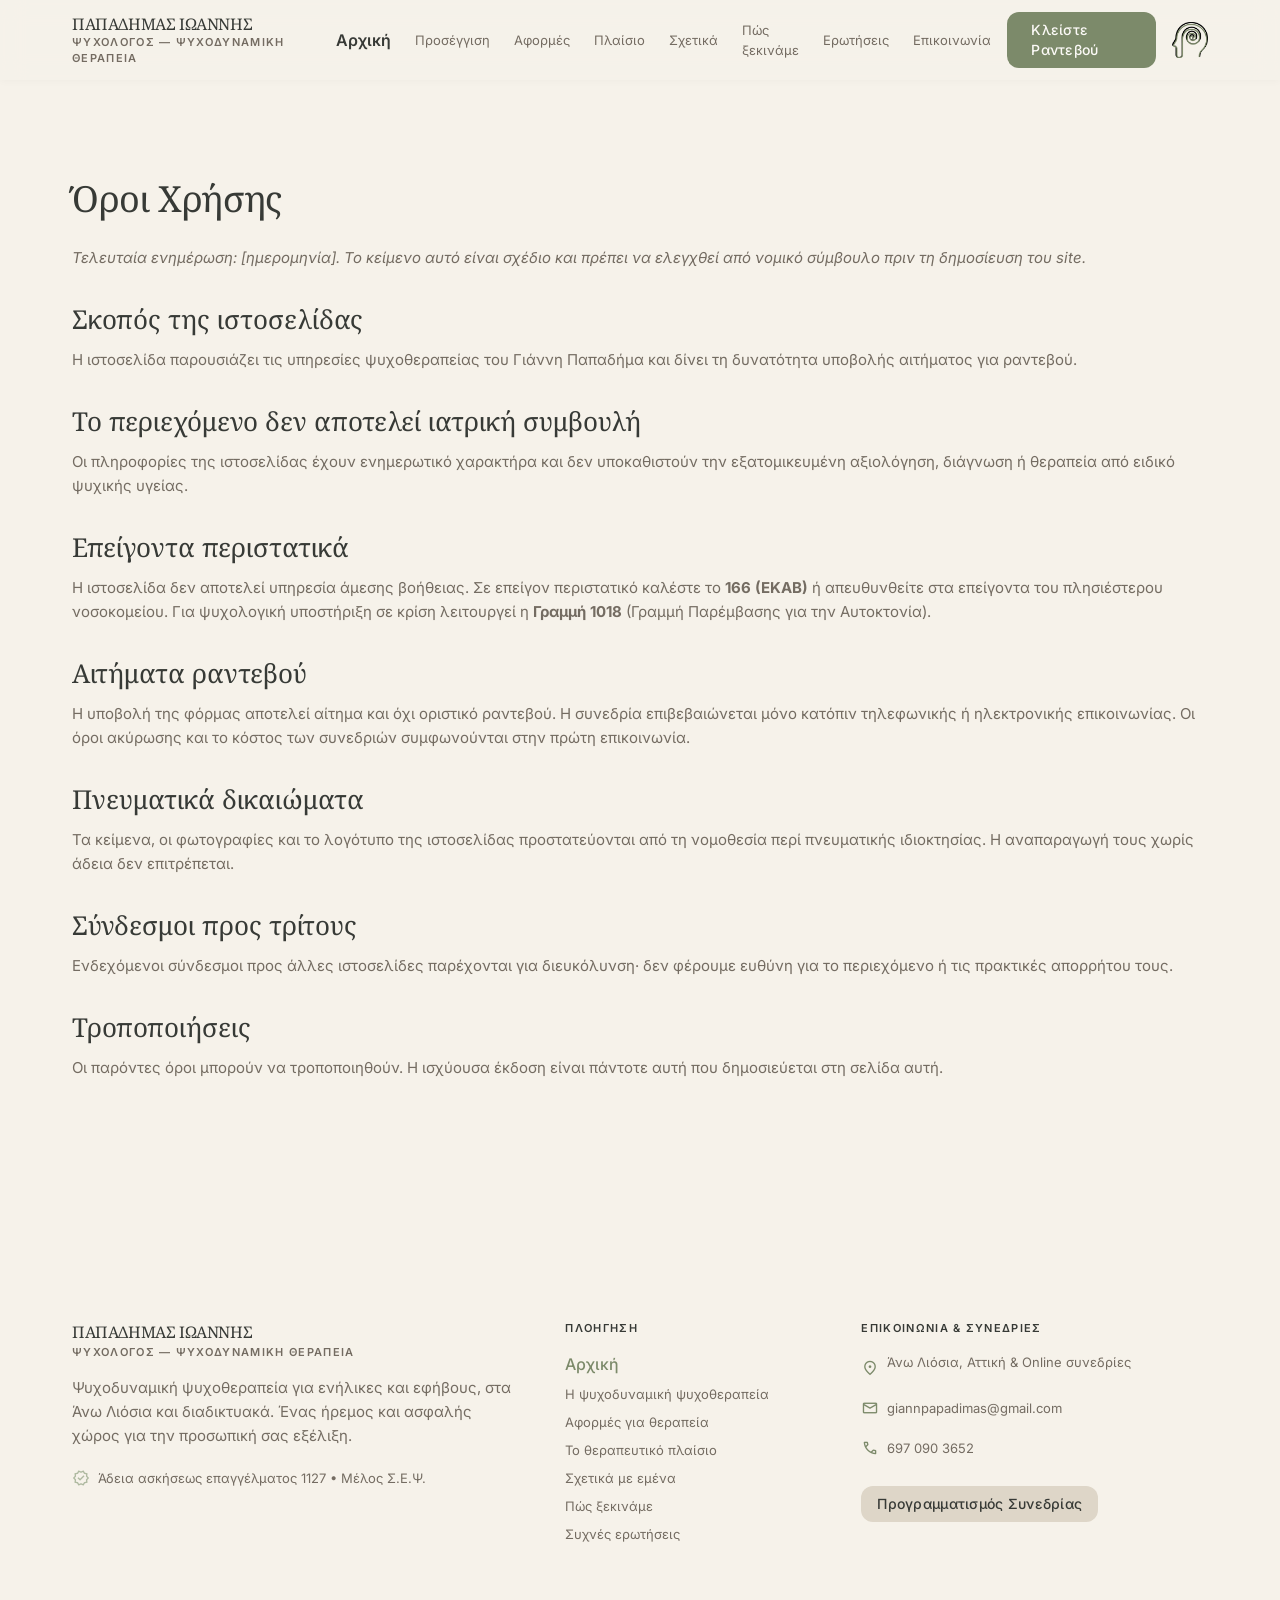
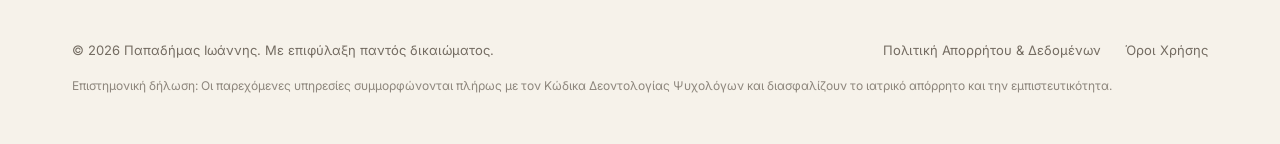
==== commit bf13a7ca: "Νέο hero χωρίς εισαγωγικές παραγράφους, «Ψυχοδυναμική Θεραπεία» παντού Οι τρεις παράγραφοι του hero " ====
--- a/oroi-chrisis/index.html
+++ b/oroi-chrisis/index.html
@@ -34,7 +34,7 @@
 </head>
 <body class="wp-singular page-template-default page page-id-7 wp-embed-responsive wp-theme-papadimas bg-surface font-body-md text-body antialiased">
 <a class="sr-only focus:not-sr-only focus:absolute focus:z-[100] focus:top-2 focus:left-2 focus:bg-primary focus:text-on-primary focus:px-4 focus:py-2 focus:rounded" href="#main-content">Μετάβαση στο περιεχόμενο</a>
-<header class="fixed top-0 w-full z-50 bg-surface/90 backdrop-blur-md shadow-[0_1px_8px_rgba(0,0,0,0.03)]"><div class="h-20 max-w-[1200px] mx-auto px-gutter-mobile lg:px-gutter-desktop flex items-center justify-between gap-space-md"><a class="flex items-center gap-space-sm group text-left" data-path="home" href="#top"><div class="flex flex-col"><span class="font-headline-sm text-text-heading tracking-tight leading-tight group-hover:text-primary transition-colors">ΠΑΠΑΔΗΜΑΣ ΙΩΑΝΝΗΣ</span><span class="font-label-eyebrow text-label-eyebrow text-text-muted uppercase">Ψυχολόγος — Ψυχοθεραπευτής</span></div></a><nav class="hidden xl:flex items-center gap-space-lg" data-active-classes="text-text-heading font-semibold"><a aria-current="page" class="transition-colors text-text-heading font-semibold" href="#top">Αρχική</a><a class="font-body-sm text-body-sm text-on-surface-variant hover:text-on-surface transition-colors" href="#process">Προσέγγιση</a><a class="font-body-sm text-body-sm text-on-surface-variant hover:text-on-surface transition-colors" href="#services-curated">Αφορμές</a><a class="font-body-sm text-body-sm text-on-surface-variant hover:text-on-surface transition-colors" href="#difference">Πλαίσιο</a><a class="font-body-sm text-body-sm text-on-surface-variant hover:text-on-surface transition-colors" href="#about">Σχετικά</a><a class="font-body-sm text-body-sm text-on-surface-variant hover:text-on-surface transition-colors" href="#start">Πώς ξεκινάμε</a><a class="font-body-sm text-body-sm text-on-surface-variant hover:text-on-surface transition-colors" href="#faq">Ερωτήσεις</a><a class="font-body-sm text-body-sm text-on-surface-variant hover:text-on-surface transition-colors" href="#appointment-booking">Επικοινωνία</a></nav><div class="flex items-center gap-space-md"><a class="hidden sm:inline-flex items-center justify-center font-label-button text-label-button px-space-lg py-space-xs rounded bg-primary text-on-primary hover:bg-primary-container hover:text-on-primary transition-colors duration-200" data-path="booking" href="https://www.doctoranytime.gr/d/Psychologos/papadimas-ioannis-2" target="_blank" rel="noopener">Κλείστε Ραντεβού</a><img alt="Λογότυπο Παπαδήμας Ιωάννης" class="w-9 h-9 object-contain" src="../assets/img/logo.png"/><button aria-label="Μενού" aria-expanded="false" aria-controls="mobile-menu" data-menu-toggle class="xl:hidden p-space-2xs text-on-surface hover:text-primary focus:outline-none"><span class="material-symbols-outlined text-2xl">menu</span></button></div></div>
+<header class="fixed top-0 w-full z-50 bg-surface/90 backdrop-blur-md shadow-[0_1px_8px_rgba(0,0,0,0.03)]"><div class="h-20 max-w-[1200px] mx-auto px-gutter-mobile lg:px-gutter-desktop flex items-center justify-between gap-space-md"><a class="flex items-center gap-space-sm group text-left" data-path="home" href="#top"><div class="flex flex-col"><span class="font-headline-sm text-text-heading tracking-tight leading-tight group-hover:text-primary transition-colors">ΠΑΠΑΔΗΜΑΣ ΙΩΑΝΝΗΣ</span><span class="font-label-eyebrow text-label-eyebrow text-text-muted uppercase">Ψυχολόγος — Ψυχοδυναμική Θεραπεία</span></div></a><nav class="hidden xl:flex items-center gap-space-lg" data-active-classes="text-text-heading font-semibold"><a aria-current="page" class="transition-colors text-text-heading font-semibold" href="#top">Αρχική</a><a class="font-body-sm text-body-sm text-on-surface-variant hover:text-on-surface transition-colors" href="#process">Προσέγγιση</a><a class="font-body-sm text-body-sm text-on-surface-variant hover:text-on-surface transition-colors" href="#services-curated">Αφορμές</a><a class="font-body-sm text-body-sm text-on-surface-variant hover:text-on-surface transition-colors" href="#difference">Πλαίσιο</a><a class="font-body-sm text-body-sm text-on-surface-variant hover:text-on-surface transition-colors" href="#about">Σχετικά</a><a class="font-body-sm text-body-sm text-on-surface-variant hover:text-on-surface transition-colors" href="#start">Πώς ξεκινάμε</a><a class="font-body-sm text-body-sm text-on-surface-variant hover:text-on-surface transition-colors" href="#faq">Ερωτήσεις</a><a class="font-body-sm text-body-sm text-on-surface-variant hover:text-on-surface transition-colors" href="#appointment-booking">Επικοινωνία</a></nav><div class="flex items-center gap-space-md"><a class="hidden sm:inline-flex items-center justify-center font-label-button text-label-button px-space-lg py-space-xs rounded bg-primary text-on-primary hover:bg-primary-container hover:text-on-primary transition-colors duration-200" data-path="booking" href="https://www.doctoranytime.gr/d/Psychologos/papadimas-ioannis-2" target="_blank" rel="noopener">Κλείστε Ραντεβού</a><img alt="Λογότυπο Παπαδήμας Ιωάννης" class="w-9 h-9 object-contain" src="../assets/img/logo.png"/><button aria-label="Μενού" aria-expanded="false" aria-controls="mobile-menu" data-menu-toggle class="xl:hidden p-space-2xs text-on-surface hover:text-primary focus:outline-none"><span class="material-symbols-outlined text-2xl">menu</span></button></div></div>
 <div class="hidden xl:hidden border-t border-border-subtle bg-surface/95 backdrop-blur-md" data-menu-panel id="mobile-menu">
 <nav class="max-w-[1200px] mx-auto px-gutter-mobile py-space-md flex flex-col gap-space-sm">
 <a class="font-body-md text-body-md text-on-surface-variant hover:text-on-surface transition-colors" href="#top">Αρχική</a>
@@ -71,7 +71,7 @@
 	</article>
 </div>
 </div></main>
-<footer class="w-full bg-surface-container-low"><div class="max-w-[1200px] mx-auto px-gutter-mobile lg:px-gutter-desktop pt-space-3xl pb-space-2xl"><div class="grid grid-cols-1 md:grid-cols-12 gap-space-2xl mb-space-3xl"><div class="md:col-span-5 flex flex-col items-start gap-space-md"><div class="flex items-center gap-space-sm"><div class="flex flex-col"><span class="font-headline-sm text-text-heading tracking-tight">ΠΑΠΑΔΗΜΑΣ ΙΩΑΝΝΗΣ</span><span class="font-label-eyebrow text-label-eyebrow text-text-muted uppercase">Ψυχολόγος — Ψυχοθεραπευτής</span></div></div><p class="font-body-md text-body-md text-text-body max-w-md">Ψυχοδυναμική ψυχοθεραπεία για ενήλικες και εφήβους, στα Άνω Λιόσια και διαδικτυακά. Ένας ήρεμος και ασφαλής χώρος για την προσωπική σας εξέλιξη.</p><div class="flex items-center gap-space-xs text-text-muted font-body-sm text-body-sm"><span class="material-symbols-outlined text-lg text-accent-sage">verified</span><span>Άδεια ασκήσεως επαγγέλματος 1127 • Μέλος Σ.Ε.Ψ.</span></div></div><div class="md:col-span-3 flex flex-col gap-space-md"><span class="font-label-eyebrow text-label-eyebrow uppercase text-text-heading font-semibold">Πλοηγηση</span><nav class="flex flex-col gap-space-xs" data-active-classes="text-primary font-medium"><a aria-current="page" class="transition-colors text-primary font-medium" href="#top">Αρχική</a><a class="font-body-sm text-body-sm text-on-surface-variant hover:text-on-surface transition-colors" href="#process">Η ψυχοδυναμική ψυχοθεραπεία</a><a class="font-body-sm text-body-sm text-on-surface-variant hover:text-on-surface transition-colors" href="#services-curated">Αφορμές για θεραπεία</a><a class="font-body-sm text-body-sm text-on-surface-variant hover:text-on-surface transition-colors" href="#difference">Το θεραπευτικό πλαίσιο</a><a class="font-body-sm text-body-sm text-on-surface-variant hover:text-on-surface transition-colors" href="#about">Σχετικά με εμένα</a><a class="font-body-sm text-body-sm text-on-surface-variant hover:text-on-surface transition-colors" href="#start">Πώς ξεκινάμε</a><a class="font-body-sm text-body-sm text-on-surface-variant hover:text-on-surface transition-colors" href="#faq">Συχνές ερωτήσεις</a></nav></div><div class="md:col-span-4 flex flex-col gap-space-md"><span class="font-label-eyebrow text-label-eyebrow uppercase text-text-heading font-semibold">Επικοινωνια &amp; Συνεδριες</span><div class="flex flex-col gap-space-sm font-body-sm text-body-sm text-text-body"><div class="flex items-start gap-space-xs"><span class="material-symbols-outlined text-lg text-secondary mt-0.5">location_on</span><a class="hover:text-primary transition-colors" href="https://www.google.com/maps/search/?api=1&#038;query=%CE%9B.%20%CE%A6%CF%85%CE%BB%CE%AE%CF%82%2083%2C%20%CE%86%CE%BD%CF%89%20%CE%9B%CE%B9%CF%8C%CF%83%CE%B9%CE%B1%2013341" target="_blank" rel="noopener">Άνω Λιόσια, Αττική &amp; Online συνεδρίες<span class="sr-only"> — άνοιγμα στους Χάρτες Google</span></a></div><div class="flex items-center gap-space-xs"><span class="material-symbols-outlined text-lg text-secondary">mail</span><a class="hover:text-primary transition-colors" href="mailto:giannpapadimas@gmail.com">giannpapadimas@gmail.com</a></div><div class="flex items-center gap-space-xs"><span class="material-symbols-outlined text-lg text-secondary">call</span><span><a class="hover:text-primary transition-colors" href="tel:+306970903652">697 090 3652</a></span></div></div><div class="mt-space-xs"><a class="inline-flex items-center justify-center font-label-button text-label-button px-space-md py-space-xs rounded bg-surface-container hover:bg-surface-container-high text-on-surface transition-colors duration-200" data-path="booking" href="https://www.doctoranytime.gr/d/Psychologos/papadimas-ioannis-2" target="_blank" rel="noopener">Προγραμματισμός Συνεδρίας</a></div></div></div><div class="pt-space-lg flex flex-col md:flex-row items-center justify-between gap-space-md font-body-sm text-body-sm text-text-muted text-center md:text-left"><p>&copy; 2026 Παπαδήμας Ιωάννης. Με επιφύλαξη παντός δικαιώματος.</p><div class="flex items-center gap-space-lg"><a class="hover:text-on-surface transition-colors" data-path="privacy-policy" href="../politiki-aporritou/">Πολιτική Απορρήτου &amp; Δεδομένων</a><a class="hover:text-on-surface transition-colors" data-path="terms-of-service" href="../oroi-chrisis/">Όροι Χρήσης</a></div></div><div class="mt-space-md text-center md:text-left font-body-sm text-body-sm text-text-muted opacity-80"><p class="text-xs leading-relaxed">Επιστημονική δήλωση: Οι παρεχόμενες υπηρεσίες συμμορφώνονται πλήρως με τον Κώδικα Δεοντολογίας Ψυχολόγων και διασφαλίζουν το ιατρικό απόρρητο και την εμπιστευτικότητα.</p></div></div></footer>
+<footer class="w-full bg-surface-container-low"><div class="max-w-[1200px] mx-auto px-gutter-mobile lg:px-gutter-desktop pt-space-3xl pb-space-2xl"><div class="grid grid-cols-1 md:grid-cols-12 gap-space-2xl mb-space-3xl"><div class="md:col-span-5 flex flex-col items-start gap-space-md"><div class="flex items-center gap-space-sm"><div class="flex flex-col"><span class="font-headline-sm text-text-heading tracking-tight">ΠΑΠΑΔΗΜΑΣ ΙΩΑΝΝΗΣ</span><span class="font-label-eyebrow text-label-eyebrow text-text-muted uppercase">Ψυχολόγος — Ψυχοδυναμική Θεραπεία</span></div></div><p class="font-body-md text-body-md text-text-body max-w-md">Ψυχοδυναμική ψυχοθεραπεία για ενήλικες και εφήβους, στα Άνω Λιόσια και διαδικτυακά. Ένας ήρεμος και ασφαλής χώρος για την προσωπική σας εξέλιξη.</p><div class="flex items-center gap-space-xs text-text-muted font-body-sm text-body-sm"><span class="material-symbols-outlined text-lg text-accent-sage">verified</span><span>Άδεια ασκήσεως επαγγέλματος 1127 • Μέλος Σ.Ε.Ψ.</span></div></div><div class="md:col-span-3 flex flex-col gap-space-md"><span class="font-label-eyebrow text-label-eyebrow uppercase text-text-heading font-semibold">Πλοηγηση</span><nav class="flex flex-col gap-space-xs" data-active-classes="text-primary font-medium"><a aria-current="page" class="transition-colors text-primary font-medium" href="#top">Αρχική</a><a class="font-body-sm text-body-sm text-on-surface-variant hover:text-on-surface transition-colors" href="#process">Η ψυχοδυναμική ψυχοθεραπεία</a><a class="font-body-sm text-body-sm text-on-surface-variant hover:text-on-surface transition-colors" href="#services-curated">Αφορμές για θεραπεία</a><a class="font-body-sm text-body-sm text-on-surface-variant hover:text-on-surface transition-colors" href="#difference">Το θεραπευτικό πλαίσιο</a><a class="font-body-sm text-body-sm text-on-surface-variant hover:text-on-surface transition-colors" href="#about">Σχετικά με εμένα</a><a class="font-body-sm text-body-sm text-on-surface-variant hover:text-on-surface transition-colors" href="#start">Πώς ξεκινάμε</a><a class="font-body-sm text-body-sm text-on-surface-variant hover:text-on-surface transition-colors" href="#faq">Συχνές ερωτήσεις</a></nav></div><div class="md:col-span-4 flex flex-col gap-space-md"><span class="font-label-eyebrow text-label-eyebrow uppercase text-text-heading font-semibold">Επικοινωνια &amp; Συνεδριες</span><div class="flex flex-col gap-space-sm font-body-sm text-body-sm text-text-body"><div class="flex items-start gap-space-xs"><span class="material-symbols-outlined text-lg text-secondary mt-0.5">location_on</span><a class="hover:text-primary transition-colors" href="https://www.google.com/maps/search/?api=1&#038;query=%CE%9B.%20%CE%A6%CF%85%CE%BB%CE%AE%CF%82%2083%2C%20%CE%86%CE%BD%CF%89%20%CE%9B%CE%B9%CF%8C%CF%83%CE%B9%CE%B1%2013341" target="_blank" rel="noopener">Άνω Λιόσια, Αττική &amp; Online συνεδρίες<span class="sr-only"> — άνοιγμα στους Χάρτες Google</span></a></div><div class="flex items-center gap-space-xs"><span class="material-symbols-outlined text-lg text-secondary">mail</span><a class="hover:text-primary transition-colors" href="mailto:giannpapadimas@gmail.com">giannpapadimas@gmail.com</a></div><div class="flex items-center gap-space-xs"><span class="material-symbols-outlined text-lg text-secondary">call</span><span><a class="hover:text-primary transition-colors" href="tel:+306970903652">697 090 3652</a></span></div></div><div class="mt-space-xs"><a class="inline-flex items-center justify-center font-label-button text-label-button px-space-md py-space-xs rounded bg-surface-container hover:bg-surface-container-high text-on-surface transition-colors duration-200" data-path="booking" href="https://www.doctoranytime.gr/d/Psychologos/papadimas-ioannis-2" target="_blank" rel="noopener">Προγραμματισμός Συνεδρίας</a></div></div></div><div class="pt-space-lg flex flex-col md:flex-row items-center justify-between gap-space-md font-body-sm text-body-sm text-text-muted text-center md:text-left"><p>&copy; 2026 Παπαδήμας Ιωάννης. Με επιφύλαξη παντός δικαιώματος.</p><div class="flex items-center gap-space-lg"><a class="hover:text-on-surface transition-colors" data-path="privacy-policy" href="../politiki-aporritou/">Πολιτική Απορρήτου &amp; Δεδομένων</a><a class="hover:text-on-surface transition-colors" data-path="terms-of-service" href="../oroi-chrisis/">Όροι Χρήσης</a></div></div><div class="mt-space-md text-center md:text-left font-body-sm text-body-sm text-text-muted opacity-80"><p class="text-xs leading-relaxed">Επιστημονική δήλωση: Οι παρεχόμενες υπηρεσίες συμμορφώνονται πλήρως με τον Κώδικα Δεοντολογίας Ψυχολόγων και διασφαλίζουν το ιατρικό απόρρητο και την εμπιστευτικότητα.</p></div></div></footer>
 
 <script src="../assets/js/site.js" id="papadimas-site-js"></script>
 
--- a/assets/css/app.css
+++ b/assets/css/app.css
@@ -1 +1 @@
-*,:after,:before{--tw-border-spacing-x:0;--tw-border-spacing-y:0;--tw-translate-x:0;--tw-translate-y:0;--tw-rotate:0;--tw-skew-x:0;--tw-skew-y:0;--tw-scale-x:1;--tw-scale-y:1;--tw-pan-x: ;--tw-pan-y: ;--tw-pinch-zoom: ;--tw-scroll-snap-strictness:proximity;--tw-gradient-from-position: ;--tw-gradient-via-position: ;--tw-gradient-to-position: ;--tw-ordinal: ;--tw-slashed-zero: ;--tw-numeric-figure: ;--tw-numeric-spacing: ;--tw-numeric-fraction: ;--tw-ring-inset: ;--tw-ring-offset-width:0px;--tw-ring-offset-color:#fff;--tw-ring-color:rgba(59,130,246,.5);--tw-ring-offset-shadow:0 0 #0000;--tw-ring-shadow:0 0 #0000;--tw-shadow:0 0 #0000;--tw-shadow-colored:0 0 #0000;--tw-blur: ;--tw-brightness: ;--tw-contrast: ;--tw-grayscale: ;--tw-hue-rotate: ;--tw-invert: ;--tw-saturate: ;--tw-sepia: ;--tw-drop-shadow: ;--tw-backdrop-blur: ;--tw-backdrop-brightness: ;--tw-backdrop-contrast: ;--tw-backdrop-grayscale: ;--tw-backdrop-hue-rotate: ;--tw-backdrop-invert: ;--tw-backdrop-opacity: ;--tw-backdrop-saturate: ;--tw-backdrop-sepia: ;--tw-contain-size: ;--tw-contain-layout: ;--tw-contain-paint: ;--tw-contain-style: }::backdrop{--tw-border-spacing-x:0;--tw-border-spacing-y:0;--tw-translate-x:0;--tw-translate-y:0;--tw-rotate:0;--tw-skew-x:0;--tw-skew-y:0;--tw-scale-x:1;--tw-scale-y:1;--tw-pan-x: ;--tw-pan-y: ;--tw-pinch-zoom: ;--tw-scroll-snap-strictness:proximity;--tw-gradient-from-position: ;--tw-gradient-via-position: ;--tw-gradient-to-position: ;--tw-ordinal: ;--tw-slashed-zero: ;--tw-numeric-figure: ;--tw-numeric-spacing: ;--tw-numeric-fraction: ;--tw-ring-inset: ;--tw-ring-offset-width:0px;--tw-ring-offset-color:#fff;--tw-ring-color:rgba(59,130,246,.5);--tw-ring-offset-shadow:0 0 #0000;--tw-ring-shadow:0 0 #0000;--tw-shadow:0 0 #0000;--tw-shadow-colored:0 0 #0000;--tw-blur: ;--tw-brightness: ;--tw-contrast: ;--tw-grayscale: ;--tw-hue-rotate: ;--tw-invert: ;--tw-saturate: ;--tw-sepia: ;--tw-drop-shadow: ;--tw-backdrop-blur: ;--tw-backdrop-brightness: ;--tw-backdrop-contrast: ;--tw-backdrop-grayscale: ;--tw-backdrop-hue-rotate: ;--tw-backdrop-invert: ;--tw-backdrop-opacity: ;--tw-backdrop-saturate: ;--tw-backdrop-sepia: ;--tw-contain-size: ;--tw-contain-layout: ;--tw-contain-paint: ;--tw-contain-style: }/*! tailwindcss v3.4.17 | MIT License | https://tailwindcss.com*/*,:after,:before{box-sizing:border-box;border:0 solid #e5e7eb}:after,:before{--tw-content:""}:host,html{line-height:1.5;-webkit-text-size-adjust:100%;-moz-tab-size:4;-o-tab-size:4;tab-size:4;font-family:ui-sans-serif,system-ui,sans-serif,Apple Color Emoji,Segoe UI Emoji,Segoe UI Symbol,Noto Color Emoji;font-feature-settings:normal;font-variation-settings:normal;-webkit-tap-highlight-color:transparent}body{margin:0;line-height:inherit}hr{height:0;color:inherit;border-top-width:1px}abbr:where([title]){-webkit-text-decoration:underline dotted;text-decoration:underline dotted}h1,h2,h3,h4,h5,h6{font-size:inherit;font-weight:inherit}a{color:inherit;text-decoration:inherit}b,strong{font-weight:bolder}code,kbd,pre,samp{font-family:ui-monospace,SFMono-Regular,Menlo,Monaco,Consolas,Liberation Mono,Courier New,monospace;font-feature-settings:normal;font-variation-settings:normal;font-size:1em}small{font-size:80%}sub,sup{font-size:75%;line-height:0;position:relative;vertical-align:baseline}sub{bottom:-.25em}sup{top:-.5em}table{text-indent:0;border-color:inherit;border-collapse:collapse}button,input,optgroup,select,textarea{font-family:inherit;font-feature-settings:inherit;font-variation-settings:inherit;font-size:100%;font-weight:inherit;line-height:inherit;letter-spacing:inherit;color:inherit;margin:0;padding:0}button,select{text-transform:none}button,input:where([type=button]),input:where([type=reset]),input:where([type=submit]){-webkit-appearance:button;background-color:transparent;background-image:none}:-moz-focusring{outline:auto}:-moz-ui-invalid{box-shadow:none}progress{vertical-align:baseline}::-webkit-inner-spin-button,::-webkit-outer-spin-button{height:auto}[type=search]{-webkit-appearance:textfield;outline-offset:-2px}::-webkit-search-decoration{-webkit-appearance:none}::-webkit-file-upload-button{-webkit-appearance:button;font:inherit}summary{display:list-item}blockquote,dd,dl,figure,h1,h2,h3,h4,h5,h6,hr,p,pre{margin:0}fieldset{margin:0}fieldset,legend{padding:0}menu,ol,ul{list-style:none;margin:0;padding:0}dialog{padding:0}textarea{resize:vertical}input::-moz-placeholder,textarea::-moz-placeholder{opacity:1;color:#9ca3af}input::placeholder,textarea::placeholder{opacity:1;color:#9ca3af}[role=button],button{cursor:pointer}:disabled{cursor:default}audio,canvas,embed,iframe,img,object,svg,video{display:block;vertical-align:middle}img,video{max-width:100%;height:auto}[hidden]:where(:not([hidden=until-found])){display:none}html{scroll-behavior:smooth}body{overscroll-behavior:none}main>:first-child{margin-top:0!important}main>:last-child{margin-bottom:0!important}.material-symbols-outlined{font-family:Material Symbols Outlined;font-weight:400;font-style:normal;line-height:1;letter-spacing:normal;text-transform:none;display:inline-block;white-space:nowrap;word-wrap:normal;direction:ltr;-webkit-font-feature-settings:"liga";-webkit-font-smoothing:antialiased}.sr-only{position:absolute;width:1px;height:1px;padding:0;margin:-1px;overflow:hidden;clip:rect(0,0,0,0);white-space:nowrap;border-width:0}.fixed{position:fixed}.absolute{position:absolute}.relative{position:relative}.inset-0{inset:0}.-bottom-6{bottom:-1.5rem}.-right-4{right:-1rem}.bottom-4{bottom:1rem}.bottom-6{bottom:1.5rem}.left-6{left:1.5rem}.right-4{right:1rem}.right-6{right:1.5rem}.top-0{top:0}.z-50{z-index:50}.mx-auto{margin-left:auto;margin-right:auto}.mb-space-3xl{margin-bottom:4.5rem}.mb-space-lg{margin-bottom:1.5rem}.mb-space-md{margin-bottom:1rem}.mb-space-sm{margin-bottom:.75rem}.mb-space-xs{margin-bottom:.5rem}.mt-0\.5{margin-top:.125rem}.mt-space-3xl{margin-top:4.5rem}.mt-space-lg{margin-top:1.5rem}.mt-space-md{margin-top:1rem}.mt-space-sm{margin-top:.75rem}.mt-space-xs{margin-top:.5rem}.block{display:block}.flex{display:flex}.inline-flex{display:inline-flex}.grid{display:grid}.hidden{display:none}.aspect-\[16\/10\]{aspect-ratio:16/10}.aspect-\[21\/9\]{aspect-ratio:21/9}.aspect-\[4\/5\]{aspect-ratio:4/5}.aspect-square{aspect-ratio:1/1}.h-0\.5{height:.125rem}.h-12{height:3rem}.h-20{height:5rem}.h-7{height:1.75rem}.h-9{height:2.25rem}.h-full{height:100%}.min-h-screen{min-height:100vh}.w-12{width:3rem}.w-7{width:1.75rem}.w-9{width:2.25rem}.w-full{width:100%}.max-w-2xl{max-width:42rem}.max-w-3xl{max-width:48rem}.max-w-\[1200px\]{max-width:1200px}.max-w-\[15rem\]{max-width:15rem}.max-w-\[800px\]{max-width:800px}.max-w-md{max-width:28rem}.max-w-sm{max-width:24rem}.max-w-xl{max-width:36rem}.shrink-0{flex-shrink:0}.grid-cols-1{grid-template-columns:repeat(1,minmax(0,1fr))}.flex-col{flex-direction:column}.flex-wrap{flex-wrap:wrap}.items-start{align-items:flex-start}.items-center{align-items:center}.justify-center{justify-content:center}.justify-between{justify-content:space-between}.gap-space-2xl{gap:3rem}.gap-space-2xs{gap:.25rem}.gap-space-lg{gap:1.5rem}.gap-space-md{gap:1rem}.gap-space-sm{gap:.75rem}.gap-space-xl{gap:2rem}.gap-space-xs{gap:.5rem}.overflow-hidden{overflow:hidden}.rounded,.rounded-full,.rounded-lg{border-radius:.75rem}.rounded-xl{border-radius:1rem}.border{border-width:1px}.border-t{border-top-width:1px}.border-accent-sage\/40{border-color:hsla(86,15%,68%,.4)}.border-border-subtle{--tw-border-opacity:1;border-color:rgb(222 214 200/var(--tw-border-opacity,1))}.border-error\/40{border-color:rgba(186,26,26,.4)}.bg-primary,.bg-secondary{--tw-bg-opacity:1;background-color:rgb(124 138 106/var(--tw-bg-opacity,1))}.bg-surface{--tw-bg-opacity:1;background-color:rgb(246 242 234/var(--tw-bg-opacity,1))}.bg-surface-bright{--tw-bg-opacity:1;background-color:rgb(252 250 247/var(--tw-bg-opacity,1))}.bg-surface-bright\/90{background-color:hsla(36,45%,98%,.9)}.bg-surface-bright\/95{background-color:hsla(36,45%,98%,.95)}.bg-surface-container,.bg-surface-container-high{--tw-bg-opacity:1;background-color:rgb(222 214 200/var(--tw-bg-opacity,1))}.bg-surface-container-low{--tw-bg-opacity:1;background-color:rgb(246 242 234/var(--tw-bg-opacity,1))}.bg-surface-container-lowest{--tw-bg-opacity:1;background-color:rgb(252 250 247/var(--tw-bg-opacity,1))}.bg-surface\/90{background-color:hsla(40,40%,94%,.9)}.bg-surface\/95{background-color:hsla(40,40%,94%,.95)}.bg-gradient-to-t{background-image:linear-gradient(to top,var(--tw-gradient-stops))}.from-primary\/40{--tw-gradient-from:hsla(86,13%,48%,.4) var(--tw-gradient-from-position);--tw-gradient-to:hsla(86,13%,48%,0) var(--tw-gradient-to-position);--tw-gradient-stops:var(--tw-gradient-from),var(--tw-gradient-to)}.via-transparent{--tw-gradient-to:transparent var(--tw-gradient-to-position);--tw-gradient-stops:var(--tw-gradient-from),transparent var(--tw-gradient-via-position),var(--tw-gradient-to)}.to-transparent{--tw-gradient-to:transparent var(--tw-gradient-to-position)}.object-contain{-o-object-fit:contain;object-fit:contain}.object-cover{-o-object-fit:cover;object-fit:cover}.p-space-2xs{padding:.25rem}.p-space-lg{padding:1.5rem}.p-space-md{padding:1rem}.p-space-xl{padding:2rem}.px-gutter-mobile{padding-left:1rem;padding-right:1rem}.px-space-lg{padding-left:1.5rem;padding-right:1.5rem}.px-space-md{padding-left:1rem;padding-right:1rem}.px-space-xl{padding-left:2rem;padding-right:2rem}.py-space-3xl{padding-top:4.5rem;padding-bottom:4.5rem}.py-space-4xl{padding-top:6rem;padding-bottom:6rem}.py-space-md{padding-top:1rem;padding-bottom:1rem}.py-space-sm{padding-top:.75rem;padding-bottom:.75rem}.py-space-xl{padding-top:2rem;padding-bottom:2rem}.py-space-xs{padding-top:.5rem;padding-bottom:.5rem}.pb-space-2xl{padding-bottom:3rem}.pt-20{padding-top:5rem}.pt-space-3xl{padding-top:4.5rem}.pt-space-lg{padding-top:1.5rem}.pt-space-md{padding-top:1rem}.pt-space-xs{padding-top:.5rem}.text-left{text-align:left}.text-center{text-align:center}.font-body-lg,.font-body-md,.font-body-sm{font-family:Inter}.font-headline-lg,.font-headline-md,.font-headline-sm{font-family:Noto Serif}.font-label-button,.font-label-eyebrow{font-family:Inter}.font-quote-lg{font-family:Noto Serif}.text-2xl{font-size:1.5rem;line-height:2rem}.text-3xl{font-size:1.875rem;line-height:2.25rem}.text-base{font-size:1rem;line-height:1.5rem}.text-body-md{font-size:15px;line-height:24px;font-weight:400}.text-body-sm{font-size:13px;line-height:20px;font-weight:400}.text-headline-lg-mobile,.text-headline-md{font-size:26px;line-height:34px;font-weight:400}.text-headline-sm{font-size:20px;line-height:28px;font-weight:500}.text-label-button{font-size:14px;line-height:20px;letter-spacing:.02em;font-weight:500}.text-label-eyebrow{font-size:11px;line-height:16px;letter-spacing:.12em;font-weight:600}.text-lg{font-size:1.125rem;line-height:1.75rem}.text-quote-lg{font-size:24px;line-height:36px;font-weight:400}.text-sm{font-size:.875rem;line-height:1.25rem}.text-xl{font-size:1.25rem;line-height:1.75rem}.text-xs{font-size:.75rem;line-height:1rem}.font-medium{font-weight:500}.font-semibold{font-weight:600}.uppercase{text-transform:uppercase}.italic{font-style:italic}.leading-relaxed{line-height:1.625}.leading-snug{line-height:1.375}.leading-tight{line-height:1.25}.tracking-tight{letter-spacing:-.025em}.tracking-widest{letter-spacing:.1em}.text-accent-sage{--tw-text-opacity:1;color:rgb(174 185 160/var(--tw-text-opacity,1))}.text-error{--tw-text-opacity:1;color:rgb(186 26 26/var(--tw-text-opacity,1))}.text-on-primary{--tw-text-opacity:1;color:rgb(252 250 247/var(--tw-text-opacity,1))}.text-on-surface{--tw-text-opacity:1;color:rgb(55 58 54/var(--tw-text-opacity,1))}.text-on-surface-variant{--tw-text-opacity:1;color:rgb(116 108 98/var(--tw-text-opacity,1))}.text-primary,.text-secondary{--tw-text-opacity:1;color:rgb(124 138 106/var(--tw-text-opacity,1))}.text-text-body{--tw-text-opacity:1;color:rgb(116 108 98/var(--tw-text-opacity,1))}.text-text-heading{--tw-text-opacity:1;color:rgb(55 58 54/var(--tw-text-opacity,1))}.text-text-muted{--tw-text-opacity:1;color:rgb(116 108 98/var(--tw-text-opacity,1))}.underline{text-decoration-line:underline}.antialiased{-webkit-font-smoothing:antialiased;-moz-osx-font-smoothing:grayscale}.opacity-80{opacity:.8}.shadow-\[0_1px_8px_rgba\(0\2c 0\2c 0\2c 0\.03\)\]{--tw-shadow:0 1px 8px rgba(0,0,0,.03);--tw-shadow-colored:0 1px 8px var(--tw-shadow-color)}.shadow-\[0_1px_8px_rgba\(0\2c 0\2c 0\2c 0\.03\)\],.shadow-inner{box-shadow:var(--tw-ring-offset-shadow,0 0 #0000),var(--tw-ring-shadow,0 0 #0000),var(--tw-shadow)}.shadow-inner{--tw-shadow:inset 0 2px 4px 0 rgba(0,0,0,.05);--tw-shadow-colored:inset 0 2px 4px 0 var(--tw-shadow-color)}.shadow-md{--tw-shadow:0 4px 6px -1px rgba(0,0,0,.1),0 2px 4px -2px rgba(0,0,0,.1);--tw-shadow-colored:0 4px 6px -1px var(--tw-shadow-color),0 2px 4px -2px var(--tw-shadow-color)}.shadow-md,.shadow-sm{box-shadow:var(--tw-ring-offset-shadow,0 0 #0000),var(--tw-ring-shadow,0 0 #0000),var(--tw-shadow)}.shadow-sm{--tw-shadow:0 1px 2px 0 rgba(0,0,0,.05);--tw-shadow-colored:0 1px 2px 0 var(--tw-shadow-color)}.filter{filter:var(--tw-blur) var(--tw-brightness) var(--tw-contrast) var(--tw-grayscale) var(--tw-hue-rotate) var(--tw-invert) var(--tw-saturate) var(--tw-sepia) var(--tw-drop-shadow)}.backdrop-blur-md{--tw-backdrop-blur:blur(12px)}.backdrop-blur-md,.backdrop-blur-sm{-webkit-backdrop-filter:var(--tw-backdrop-blur) var(--tw-backdrop-brightness) var(--tw-backdrop-contrast) var(--tw-backdrop-grayscale) var(--tw-backdrop-hue-rotate) var(--tw-backdrop-invert) var(--tw-backdrop-opacity) var(--tw-backdrop-saturate) var(--tw-backdrop-sepia);backdrop-filter:var(--tw-backdrop-blur) var(--tw-backdrop-brightness) var(--tw-backdrop-contrast) var(--tw-backdrop-grayscale) var(--tw-backdrop-hue-rotate) var(--tw-backdrop-invert) var(--tw-backdrop-opacity) var(--tw-backdrop-saturate) var(--tw-backdrop-sepia)}.backdrop-blur-sm{--tw-backdrop-blur:blur(4px)}.transition-all{transition-property:all;transition-timing-function:cubic-bezier(.4,0,.2,1);transition-duration:.15s}.transition-colors{transition-property:color,background-color,border-color,text-decoration-color,fill,stroke;transition-timing-function:cubic-bezier(.4,0,.2,1);transition-duration:.15s}.transition-transform{transition-property:transform;transition-timing-function:cubic-bezier(.4,0,.2,1);transition-duration:.15s}.duration-200{transition-duration:.2s}.duration-500{transition-duration:.5s}@media (prefers-reduced-motion:reduce){html{scroll-behavior:auto}*,:after,:before{animation-duration:.01ms!important;transition-duration:.01ms!important}}.hover\:scale-105:hover{--tw-scale-x:1.05;--tw-scale-y:1.05;transform:translate(var(--tw-translate-x),var(--tw-translate-y)) rotate(var(--tw-rotate)) skewX(var(--tw-skew-x)) skewY(var(--tw-skew-y)) scaleX(var(--tw-scale-x)) scaleY(var(--tw-scale-y))}.hover\:bg-primary-container:hover{--tw-bg-opacity:1;background-color:rgb(55 58 54/var(--tw-bg-opacity,1))}.hover\:bg-surface-container-high:hover,.hover\:bg-surface-container:hover{--tw-bg-opacity:1;background-color:rgb(222 214 200/var(--tw-bg-opacity,1))}.hover\:text-on-primary:hover{--tw-text-opacity:1;color:rgb(252 250 247/var(--tw-text-opacity,1))}.hover\:text-on-surface:hover{--tw-text-opacity:1;color:rgb(55 58 54/var(--tw-text-opacity,1))}.hover\:text-primary:hover{--tw-text-opacity:1;color:rgb(124 138 106/var(--tw-text-opacity,1))}.focus\:not-sr-only:focus{position:static;width:auto;height:auto;padding:0;margin:0;overflow:visible;clip:auto;white-space:normal}.focus\:absolute:focus{position:absolute}.focus\:left-2:focus{left:.5rem}.focus\:top-2:focus{top:.5rem}.focus\:z-\[100\]:focus{z-index:100}.focus\:rounded:focus{border-radius:.75rem}.focus\:bg-primary:focus{--tw-bg-opacity:1;background-color:rgb(124 138 106/var(--tw-bg-opacity,1))}.focus\:px-4:focus{padding-left:1rem;padding-right:1rem}.focus\:py-2:focus{padding-top:.5rem;padding-bottom:.5rem}.focus\:text-on-primary:focus{--tw-text-opacity:1;color:rgb(252 250 247/var(--tw-text-opacity,1))}.focus\:outline-none:focus{outline:2px solid transparent;outline-offset:2px}.group:hover .group-hover\:text-primary{--tw-text-opacity:1;color:rgb(124 138 106/var(--tw-text-opacity,1))}.group:hover .group-hover\:underline{text-decoration-line:underline}@media (min-width:640px){.sm\:inline-flex{display:inline-flex}.sm\:w-auto{width:auto}}@media (min-width:768px){.md\:col-span-3{grid-column:span 3/span 3}.md\:col-span-4{grid-column:span 4/span 4}.md\:col-span-5{grid-column:span 5/span 5}.md\:grid-cols-12{grid-template-columns:repeat(12,minmax(0,1fr))}.md\:grid-cols-2{grid-template-columns:repeat(2,minmax(0,1fr))}.md\:grid-cols-3{grid-template-columns:repeat(3,minmax(0,1fr))}.md\:flex-row{flex-direction:row}.md\:text-left{text-align:left}}@media (min-width:1024px){.lg\:col-span-5{grid-column:span 5/span 5}.lg\:col-span-7{grid-column:span 7/span 7}.lg\:mt-space-4xl{margin-top:6rem}.lg\:block{display:block}.lg\:h-9{height:2.25rem}.lg\:w-9{width:2.25rem}.lg\:grid-cols-12{grid-template-columns:repeat(12,minmax(0,1fr))}.lg\:grid-cols-3{grid-template-columns:repeat(3,minmax(0,1fr))}.lg\:p-space-2xl{padding:3rem}.lg\:p-space-3xl{padding:4.5rem}.lg\:px-gutter-desktop{padding-left:2rem;padding-right:2rem}.lg\:py-space-4xl{padding-top:6rem;padding-bottom:6rem}.lg\:text-body-lg{font-size:18px;line-height:28px;font-weight:400}.lg\:text-headline-lg{font-size:36px;line-height:46px;letter-spacing:-.01em;font-weight:400}.lg\:text-headline-sm{font-size:20px;line-height:28px;font-weight:500}}@media (min-width:1280px){.xl\:flex{display:flex}.xl\:hidden{display:none}}.\[\&_a\]\:underline a{text-decoration-line:underline}.\[\&_h2\]\:mb-space-sm h2{margin-bottom:.75rem}.\[\&_h2\]\:mt-space-xl h2{margin-top:2rem}.\[\&_h2\]\:font-headline-md h2{font-family:Noto Serif}.\[\&_h2\]\:text-headline-md h2{font-size:26px;line-height:34px;font-weight:400}.\[\&_h2\]\:text-text-heading h2{--tw-text-opacity:1;color:rgb(55 58 54/var(--tw-text-opacity,1))}.\[\&_p\]\:mb-space-md p{margin-bottom:1rem}+*,:after,:before{--tw-border-spacing-x:0;--tw-border-spacing-y:0;--tw-translate-x:0;--tw-translate-y:0;--tw-rotate:0;--tw-skew-x:0;--tw-skew-y:0;--tw-scale-x:1;--tw-scale-y:1;--tw-pan-x: ;--tw-pan-y: ;--tw-pinch-zoom: ;--tw-scroll-snap-strictness:proximity;--tw-gradient-from-position: ;--tw-gradient-via-position: ;--tw-gradient-to-position: ;--tw-ordinal: ;--tw-slashed-zero: ;--tw-numeric-figure: ;--tw-numeric-spacing: ;--tw-numeric-fraction: ;--tw-ring-inset: ;--tw-ring-offset-width:0px;--tw-ring-offset-color:#fff;--tw-ring-color:rgba(59,130,246,.5);--tw-ring-offset-shadow:0 0 #0000;--tw-ring-shadow:0 0 #0000;--tw-shadow:0 0 #0000;--tw-shadow-colored:0 0 #0000;--tw-blur: ;--tw-brightness: ;--tw-contrast: ;--tw-grayscale: ;--tw-hue-rotate: ;--tw-invert: ;--tw-saturate: ;--tw-sepia: ;--tw-drop-shadow: ;--tw-backdrop-blur: ;--tw-backdrop-brightness: ;--tw-backdrop-contrast: ;--tw-backdrop-grayscale: ;--tw-backdrop-hue-rotate: ;--tw-backdrop-invert: ;--tw-backdrop-opacity: ;--tw-backdrop-saturate: ;--tw-backdrop-sepia: ;--tw-contain-size: ;--tw-contain-layout: ;--tw-contain-paint: ;--tw-contain-style: }::backdrop{--tw-border-spacing-x:0;--tw-border-spacing-y:0;--tw-translate-x:0;--tw-translate-y:0;--tw-rotate:0;--tw-skew-x:0;--tw-skew-y:0;--tw-scale-x:1;--tw-scale-y:1;--tw-pan-x: ;--tw-pan-y: ;--tw-pinch-zoom: ;--tw-scroll-snap-strictness:proximity;--tw-gradient-from-position: ;--tw-gradient-via-position: ;--tw-gradient-to-position: ;--tw-ordinal: ;--tw-slashed-zero: ;--tw-numeric-figure: ;--tw-numeric-spacing: ;--tw-numeric-fraction: ;--tw-ring-inset: ;--tw-ring-offset-width:0px;--tw-ring-offset-color:#fff;--tw-ring-color:rgba(59,130,246,.5);--tw-ring-offset-shadow:0 0 #0000;--tw-ring-shadow:0 0 #0000;--tw-shadow:0 0 #0000;--tw-shadow-colored:0 0 #0000;--tw-blur: ;--tw-brightness: ;--tw-contrast: ;--tw-grayscale: ;--tw-hue-rotate: ;--tw-invert: ;--tw-saturate: ;--tw-sepia: ;--tw-drop-shadow: ;--tw-backdrop-blur: ;--tw-backdrop-brightness: ;--tw-backdrop-contrast: ;--tw-backdrop-grayscale: ;--tw-backdrop-hue-rotate: ;--tw-backdrop-invert: ;--tw-backdrop-opacity: ;--tw-backdrop-saturate: ;--tw-backdrop-sepia: ;--tw-contain-size: ;--tw-contain-layout: ;--tw-contain-paint: ;--tw-contain-style: }/*! tailwindcss v3.4.17 | MIT License | https://tailwindcss.com*/*,:after,:before{box-sizing:border-box;border:0 solid #e5e7eb}:after,:before{--tw-content:""}:host,html{line-height:1.5;-webkit-text-size-adjust:100%;-moz-tab-size:4;-o-tab-size:4;tab-size:4;font-family:ui-sans-serif,system-ui,sans-serif,Apple Color Emoji,Segoe UI Emoji,Segoe UI Symbol,Noto Color Emoji;font-feature-settings:normal;font-variation-settings:normal;-webkit-tap-highlight-color:transparent}body{margin:0;line-height:inherit}hr{height:0;color:inherit;border-top-width:1px}abbr:where([title]){-webkit-text-decoration:underline dotted;text-decoration:underline dotted}h1,h2,h3,h4,h5,h6{font-size:inherit;font-weight:inherit}a{color:inherit;text-decoration:inherit}b,strong{font-weight:bolder}code,kbd,pre,samp{font-family:ui-monospace,SFMono-Regular,Menlo,Monaco,Consolas,Liberation Mono,Courier New,monospace;font-feature-settings:normal;font-variation-settings:normal;font-size:1em}small{font-size:80%}sub,sup{font-size:75%;line-height:0;position:relative;vertical-align:baseline}sub{bottom:-.25em}sup{top:-.5em}table{text-indent:0;border-color:inherit;border-collapse:collapse}button,input,optgroup,select,textarea{font-family:inherit;font-feature-settings:inherit;font-variation-settings:inherit;font-size:100%;font-weight:inherit;line-height:inherit;letter-spacing:inherit;color:inherit;margin:0;padding:0}button,select{text-transform:none}button,input:where([type=button]),input:where([type=reset]),input:where([type=submit]){-webkit-appearance:button;background-color:transparent;background-image:none}:-moz-focusring{outline:auto}:-moz-ui-invalid{box-shadow:none}progress{vertical-align:baseline}::-webkit-inner-spin-button,::-webkit-outer-spin-button{height:auto}[type=search]{-webkit-appearance:textfield;outline-offset:-2px}::-webkit-search-decoration{-webkit-appearance:none}::-webkit-file-upload-button{-webkit-appearance:button;font:inherit}summary{display:list-item}blockquote,dd,dl,figure,h1,h2,h3,h4,h5,h6,hr,p,pre{margin:0}fieldset{margin:0}fieldset,legend{padding:0}menu,ol,ul{list-style:none;margin:0;padding:0}dialog{padding:0}textarea{resize:vertical}input::-moz-placeholder,textarea::-moz-placeholder{opacity:1;color:#9ca3af}input::placeholder,textarea::placeholder{opacity:1;color:#9ca3af}[role=button],button{cursor:pointer}:disabled{cursor:default}audio,canvas,embed,iframe,img,object,svg,video{display:block;vertical-align:middle}img,video{max-width:100%;height:auto}[hidden]:where(:not([hidden=until-found])){display:none}html{scroll-behavior:smooth}body{overscroll-behavior:none}main>:first-child{margin-top:0!important}main>:last-child{margin-bottom:0!important}.material-symbols-outlined{font-family:Material Symbols Outlined;font-weight:400;font-style:normal;line-height:1;letter-spacing:normal;text-transform:none;display:inline-block;white-space:nowrap;word-wrap:normal;direction:ltr;-webkit-font-feature-settings:"liga";-webkit-font-smoothing:antialiased}.sr-only{position:absolute;width:1px;height:1px;padding:0;margin:-1px;overflow:hidden;clip:rect(0,0,0,0);white-space:nowrap;border-width:0}.fixed{position:fixed}.absolute{position:absolute}.relative{position:relative}.inset-0{inset:0}.-bottom-6{bottom:-1.5rem}.-right-4{right:-1rem}.bottom-4{bottom:1rem}.left-4{left:1rem}.right-4{right:1rem}.top-0{top:0}.z-50{z-index:50}.mx-auto{margin-left:auto;margin-right:auto}.mb-space-3xl{margin-bottom:4.5rem}.mb-space-lg{margin-bottom:1.5rem}.mb-space-md{margin-bottom:1rem}.mb-space-sm{margin-bottom:.75rem}.mb-space-xs{margin-bottom:.5rem}.mt-0\.5{margin-top:.125rem}.mt-space-2xl{margin-top:3rem}.mt-space-3xl{margin-top:4.5rem}.mt-space-lg{margin-top:1.5rem}.mt-space-md{margin-top:1rem}.mt-space-sm{margin-top:.75rem}.mt-space-xs{margin-top:.5rem}.block{display:block}.flex{display:flex}.inline-flex{display:inline-flex}.grid{display:grid}.hidden{display:none}.aspect-\[16\/10\]{aspect-ratio:16/10}.aspect-\[21\/9\]{aspect-ratio:21/9}.aspect-\[4\/3\]{aspect-ratio:4/3}.aspect-\[4\/5\]{aspect-ratio:4/5}.aspect-square{aspect-ratio:1/1}.h-0\.5{height:.125rem}.h-12{height:3rem}.h-20{height:5rem}.h-7{height:1.75rem}.h-9{height:2.25rem}.h-full{height:100%}.min-h-screen{min-height:100vh}.w-12{width:3rem}.w-7{width:1.75rem}.w-9{width:2.25rem}.w-full{width:100%}.max-w-2xl{max-width:42rem}.max-w-3xl{max-width:48rem}.max-w-\[1200px\]{max-width:1200px}.max-w-\[15rem\]{max-width:15rem}.max-w-\[800px\]{max-width:800px}.max-w-md{max-width:28rem}.max-w-sm{max-width:24rem}.shrink-0{flex-shrink:0}.grid-cols-1{grid-template-columns:repeat(1,minmax(0,1fr))}.flex-col{flex-direction:column}.flex-wrap{flex-wrap:wrap}.items-start{align-items:flex-start}.items-center{align-items:center}.items-stretch{align-items:stretch}.justify-center{justify-content:center}.justify-between{justify-content:space-between}.gap-space-2xl{gap:3rem}.gap-space-2xs{gap:.25rem}.gap-space-lg{gap:1.5rem}.gap-space-md{gap:1rem}.gap-space-sm{gap:.75rem}.gap-space-xl{gap:2rem}.gap-space-xs{gap:.5rem}.overflow-hidden{overflow:hidden}.rounded,.rounded-full,.rounded-lg{border-radius:.75rem}.rounded-xl{border-radius:1rem}.border{border-width:1px}.border-t{border-top-width:1px}.border-accent-sage\/40{border-color:hsla(86,15%,68%,.4)}.border-border-subtle{--tw-border-opacity:1;border-color:rgb(222 214 200/var(--tw-border-opacity,1))}.border-error\/40{border-color:rgba(186,26,26,.4)}.bg-primary,.bg-secondary{--tw-bg-opacity:1;background-color:rgb(124 138 106/var(--tw-bg-opacity,1))}.bg-surface{--tw-bg-opacity:1;background-color:rgb(246 242 234/var(--tw-bg-opacity,1))}.bg-surface-bright{--tw-bg-opacity:1;background-color:rgb(252 250 247/var(--tw-bg-opacity,1))}.bg-surface-bright\/90{background-color:hsla(36,45%,98%,.9)}.bg-surface-bright\/95{background-color:hsla(36,45%,98%,.95)}.bg-surface-container,.bg-surface-container-high{--tw-bg-opacity:1;background-color:rgb(222 214 200/var(--tw-bg-opacity,1))}.bg-surface-container-low{--tw-bg-opacity:1;background-color:rgb(246 242 234/var(--tw-bg-opacity,1))}.bg-surface-container-lowest{--tw-bg-opacity:1;background-color:rgb(252 250 247/var(--tw-bg-opacity,1))}.bg-surface\/90{background-color:hsla(40,40%,94%,.9)}.bg-surface\/95{background-color:hsla(40,40%,94%,.95)}.bg-gradient-to-t{background-image:linear-gradient(to top,var(--tw-gradient-stops))}.from-primary\/40{--tw-gradient-from:hsla(86,13%,48%,.4) var(--tw-gradient-from-position);--tw-gradient-to:hsla(86,13%,48%,0) var(--tw-gradient-to-position);--tw-gradient-stops:var(--tw-gradient-from),var(--tw-gradient-to)}.via-transparent{--tw-gradient-to:transparent var(--tw-gradient-to-position);--tw-gradient-stops:var(--tw-gradient-from),transparent var(--tw-gradient-via-position),var(--tw-gradient-to)}.to-transparent{--tw-gradient-to:transparent var(--tw-gradient-to-position)}.object-contain{-o-object-fit:contain;object-fit:contain}.object-cover{-o-object-fit:cover;object-fit:cover}.p-space-2xs{padding:.25rem}.p-space-lg{padding:1.5rem}.p-space-md{padding:1rem}.p-space-xl{padding:2rem}.px-gutter-mobile{padding-left:1rem;padding-right:1rem}.px-space-lg{padding-left:1.5rem;padding-right:1.5rem}.px-space-md{padding-left:1rem;padding-right:1rem}.px-space-xl{padding-left:2rem;padding-right:2rem}.py-space-3xl{padding-top:4.5rem;padding-bottom:4.5rem}.py-space-4xl{padding-top:6rem;padding-bottom:6rem}.py-space-md{padding-top:1rem;padding-bottom:1rem}.py-space-sm{padding-top:.75rem;padding-bottom:.75rem}.py-space-xl{padding-top:2rem;padding-bottom:2rem}.py-space-xs{padding-top:.5rem;padding-bottom:.5rem}.pb-space-2xl{padding-bottom:3rem}.pt-20{padding-top:5rem}.pt-space-3xl{padding-top:4.5rem}.pt-space-lg{padding-top:1.5rem}.pt-space-md{padding-top:1rem}.pt-space-xs{padding-top:.5rem}.text-left{text-align:left}.text-center{text-align:center}.font-body-lg,.font-body-md,.font-body-sm{font-family:Inter}.font-headline-lg,.font-headline-md,.font-headline-sm{font-family:Noto Serif}.font-label-button,.font-label-eyebrow{font-family:Inter}.font-quote-lg{font-family:Noto Serif}.text-2xl{font-size:1.5rem;line-height:2rem}.text-3xl{font-size:1.875rem;line-height:2.25rem}.text-base{font-size:1rem;line-height:1.5rem}.text-body-md{font-size:15px;line-height:24px;font-weight:400}.text-body-sm{font-size:13px;line-height:20px;font-weight:400}.text-headline-lg-mobile,.text-headline-md{font-size:26px;line-height:34px;font-weight:400}.text-headline-sm{font-size:20px;line-height:28px;font-weight:500}.text-label-button{font-size:14px;line-height:20px;letter-spacing:.02em;font-weight:500}.text-label-eyebrow{font-size:11px;line-height:16px;letter-spacing:.12em;font-weight:600}.text-lg{font-size:1.125rem;line-height:1.75rem}.text-quote-lg{font-size:24px;line-height:36px;font-weight:400}.text-sm{font-size:.875rem;line-height:1.25rem}.text-xl{font-size:1.25rem;line-height:1.75rem}.text-xs{font-size:.75rem;line-height:1rem}.font-medium{font-weight:500}.font-semibold{font-weight:600}.uppercase{text-transform:uppercase}.italic{font-style:italic}.leading-relaxed{line-height:1.625}.leading-snug{line-height:1.375}.leading-tight{line-height:1.25}.tracking-tight{letter-spacing:-.025em}.tracking-widest{letter-spacing:.1em}.text-accent-sage{--tw-text-opacity:1;color:rgb(174 185 160/var(--tw-text-opacity,1))}.text-error{--tw-text-opacity:1;color:rgb(186 26 26/var(--tw-text-opacity,1))}.text-on-primary{--tw-text-opacity:1;color:rgb(252 250 247/var(--tw-text-opacity,1))}.text-on-surface{--tw-text-opacity:1;color:rgb(55 58 54/var(--tw-text-opacity,1))}.text-on-surface-variant{--tw-text-opacity:1;color:rgb(116 108 98/var(--tw-text-opacity,1))}.text-primary,.text-secondary{--tw-text-opacity:1;color:rgb(124 138 106/var(--tw-text-opacity,1))}.text-text-body{--tw-text-opacity:1;color:rgb(116 108 98/var(--tw-text-opacity,1))}.text-text-heading{--tw-text-opacity:1;color:rgb(55 58 54/var(--tw-text-opacity,1))}.text-text-muted{--tw-text-opacity:1;color:rgb(116 108 98/var(--tw-text-opacity,1))}.underline{text-decoration-line:underline}.antialiased{-webkit-font-smoothing:antialiased;-moz-osx-font-smoothing:grayscale}.opacity-80{opacity:.8}.shadow-\[0_1px_8px_rgba\(0\2c 0\2c 0\2c 0\.03\)\]{--tw-shadow:0 1px 8px rgba(0,0,0,.03);--tw-shadow-colored:0 1px 8px var(--tw-shadow-color)}.shadow-\[0_1px_8px_rgba\(0\2c 0\2c 0\2c 0\.03\)\],.shadow-inner{box-shadow:var(--tw-ring-offset-shadow,0 0 #0000),var(--tw-ring-shadow,0 0 #0000),var(--tw-shadow)}.shadow-inner{--tw-shadow:inset 0 2px 4px 0 rgba(0,0,0,.05);--tw-shadow-colored:inset 0 2px 4px 0 var(--tw-shadow-color)}.shadow-md{--tw-shadow:0 4px 6px -1px rgba(0,0,0,.1),0 2px 4px -2px rgba(0,0,0,.1);--tw-shadow-colored:0 4px 6px -1px var(--tw-shadow-color),0 2px 4px -2px var(--tw-shadow-color)}.shadow-md,.shadow-sm{box-shadow:var(--tw-ring-offset-shadow,0 0 #0000),var(--tw-ring-shadow,0 0 #0000),var(--tw-shadow)}.shadow-sm{--tw-shadow:0 1px 2px 0 rgba(0,0,0,.05);--tw-shadow-colored:0 1px 2px 0 var(--tw-shadow-color)}.filter{filter:var(--tw-blur) var(--tw-brightness) var(--tw-contrast) var(--tw-grayscale) var(--tw-hue-rotate) var(--tw-invert) var(--tw-saturate) var(--tw-sepia) var(--tw-drop-shadow)}.backdrop-blur-md{--tw-backdrop-blur:blur(12px)}.backdrop-blur-md,.backdrop-blur-sm{-webkit-backdrop-filter:var(--tw-backdrop-blur) var(--tw-backdrop-brightness) var(--tw-backdrop-contrast) var(--tw-backdrop-grayscale) var(--tw-backdrop-hue-rotate) var(--tw-backdrop-invert) var(--tw-backdrop-opacity) var(--tw-backdrop-saturate) var(--tw-backdrop-sepia);backdrop-filter:var(--tw-backdrop-blur) var(--tw-backdrop-brightness) var(--tw-backdrop-contrast) var(--tw-backdrop-grayscale) var(--tw-backdrop-hue-rotate) var(--tw-backdrop-invert) var(--tw-backdrop-opacity) var(--tw-backdrop-saturate) var(--tw-backdrop-sepia)}.backdrop-blur-sm{--tw-backdrop-blur:blur(4px)}.transition-all{transition-property:all;transition-timing-function:cubic-bezier(.4,0,.2,1);transition-duration:.15s}.transition-colors{transition-property:color,background-color,border-color,text-decoration-color,fill,stroke;transition-timing-function:cubic-bezier(.4,0,.2,1);transition-duration:.15s}.transition-transform{transition-property:transform;transition-timing-function:cubic-bezier(.4,0,.2,1);transition-duration:.15s}.duration-200{transition-duration:.2s}.duration-500{transition-duration:.5s}@media (prefers-reduced-motion:reduce){html{scroll-behavior:auto}*,:after,:before{animation-duration:.01ms!important;transition-duration:.01ms!important}}.hover\:scale-105:hover{--tw-scale-x:1.05;--tw-scale-y:1.05;transform:translate(var(--tw-translate-x),var(--tw-translate-y)) rotate(var(--tw-rotate)) skewX(var(--tw-skew-x)) skewY(var(--tw-skew-y)) scaleX(var(--tw-scale-x)) scaleY(var(--tw-scale-y))}.hover\:bg-primary-container:hover{--tw-bg-opacity:1;background-color:rgb(55 58 54/var(--tw-bg-opacity,1))}.hover\:bg-surface-container-high:hover,.hover\:bg-surface-container:hover{--tw-bg-opacity:1;background-color:rgb(222 214 200/var(--tw-bg-opacity,1))}.hover\:text-on-primary:hover{--tw-text-opacity:1;color:rgb(252 250 247/var(--tw-text-opacity,1))}.hover\:text-on-surface:hover{--tw-text-opacity:1;color:rgb(55 58 54/var(--tw-text-opacity,1))}.hover\:text-primary:hover{--tw-text-opacity:1;color:rgb(124 138 106/var(--tw-text-opacity,1))}.focus\:not-sr-only:focus{position:static;width:auto;height:auto;padding:0;margin:0;overflow:visible;clip:auto;white-space:normal}.focus\:absolute:focus{position:absolute}.focus\:left-2:focus{left:.5rem}.focus\:top-2:focus{top:.5rem}.focus\:z-\[100\]:focus{z-index:100}.focus\:rounded:focus{border-radius:.75rem}.focus\:bg-primary:focus{--tw-bg-opacity:1;background-color:rgb(124 138 106/var(--tw-bg-opacity,1))}.focus\:px-4:focus{padding-left:1rem;padding-right:1rem}.focus\:py-2:focus{padding-top:.5rem;padding-bottom:.5rem}.focus\:text-on-primary:focus{--tw-text-opacity:1;color:rgb(252 250 247/var(--tw-text-opacity,1))}.focus\:outline-none:focus{outline:2px solid transparent;outline-offset:2px}.group:hover .group-hover\:text-primary{--tw-text-opacity:1;color:rgb(124 138 106/var(--tw-text-opacity,1))}.group:hover .group-hover\:underline{text-decoration-line:underline}@media (min-width:640px){.sm\:bottom-6{bottom:1.5rem}.sm\:left-6{left:1.5rem}.sm\:right-auto{right:auto}.sm\:inline-flex{display:inline-flex}.sm\:aspect-\[16\/9\]{aspect-ratio:16/9}.sm\:w-auto{width:auto}.sm\:flex-row{flex-direction:row}.sm\:items-center{align-items:center}}@media (min-width:768px){.md\:col-span-3{grid-column:span 3/span 3}.md\:col-span-4{grid-column:span 4/span 4}.md\:col-span-5{grid-column:span 5/span 5}.md\:grid-cols-12{grid-template-columns:repeat(12,minmax(0,1fr))}.md\:grid-cols-2{grid-template-columns:repeat(2,minmax(0,1fr))}.md\:grid-cols-3{grid-template-columns:repeat(3,minmax(0,1fr))}.md\:flex-row{flex-direction:row}.md\:text-left{text-align:left}}@media (min-width:1024px){.lg\:col-span-5{grid-column:span 5/span 5}.lg\:col-span-7{grid-column:span 7/span 7}.lg\:mt-space-3xl{margin-top:4.5rem}.lg\:mt-space-4xl{margin-top:6rem}.lg\:block{display:block}.lg\:h-9{height:2.25rem}.lg\:w-9{width:2.25rem}.lg\:grid-cols-12{grid-template-columns:repeat(12,minmax(0,1fr))}.lg\:grid-cols-3{grid-template-columns:repeat(3,minmax(0,1fr))}.lg\:gap-space-xl{gap:2rem}.lg\:p-space-2xl{padding:3rem}.lg\:p-space-3xl{padding:4.5rem}.lg\:px-gutter-desktop{padding-left:2rem;padding-right:2rem}.lg\:py-space-4xl{padding-top:6rem;padding-bottom:6rem}.lg\:text-body-lg{font-size:18px;line-height:28px;font-weight:400}.lg\:text-headline-lg{font-size:36px;line-height:46px;letter-spacing:-.01em;font-weight:400}.lg\:text-headline-sm{font-size:20px;line-height:28px;font-weight:500}}@media (min-width:1280px){.xl\:flex{display:flex}.xl\:hidden{display:none}}.\[\&_a\]\:underline a{text-decoration-line:underline}.\[\&_h2\]\:mb-space-sm h2{margin-bottom:.75rem}.\[\&_h2\]\:mt-space-xl h2{margin-top:2rem}.\[\&_h2\]\:font-headline-md h2{font-family:Noto Serif}.\[\&_h2\]\:text-headline-md h2{font-size:26px;line-height:34px;font-weight:400}.\[\&_h2\]\:text-text-heading h2{--tw-text-opacity:1;color:rgb(55 58 54/var(--tw-text-opacity,1))}.\[\&_p\]\:mb-space-md p{margin-bottom:1rem}
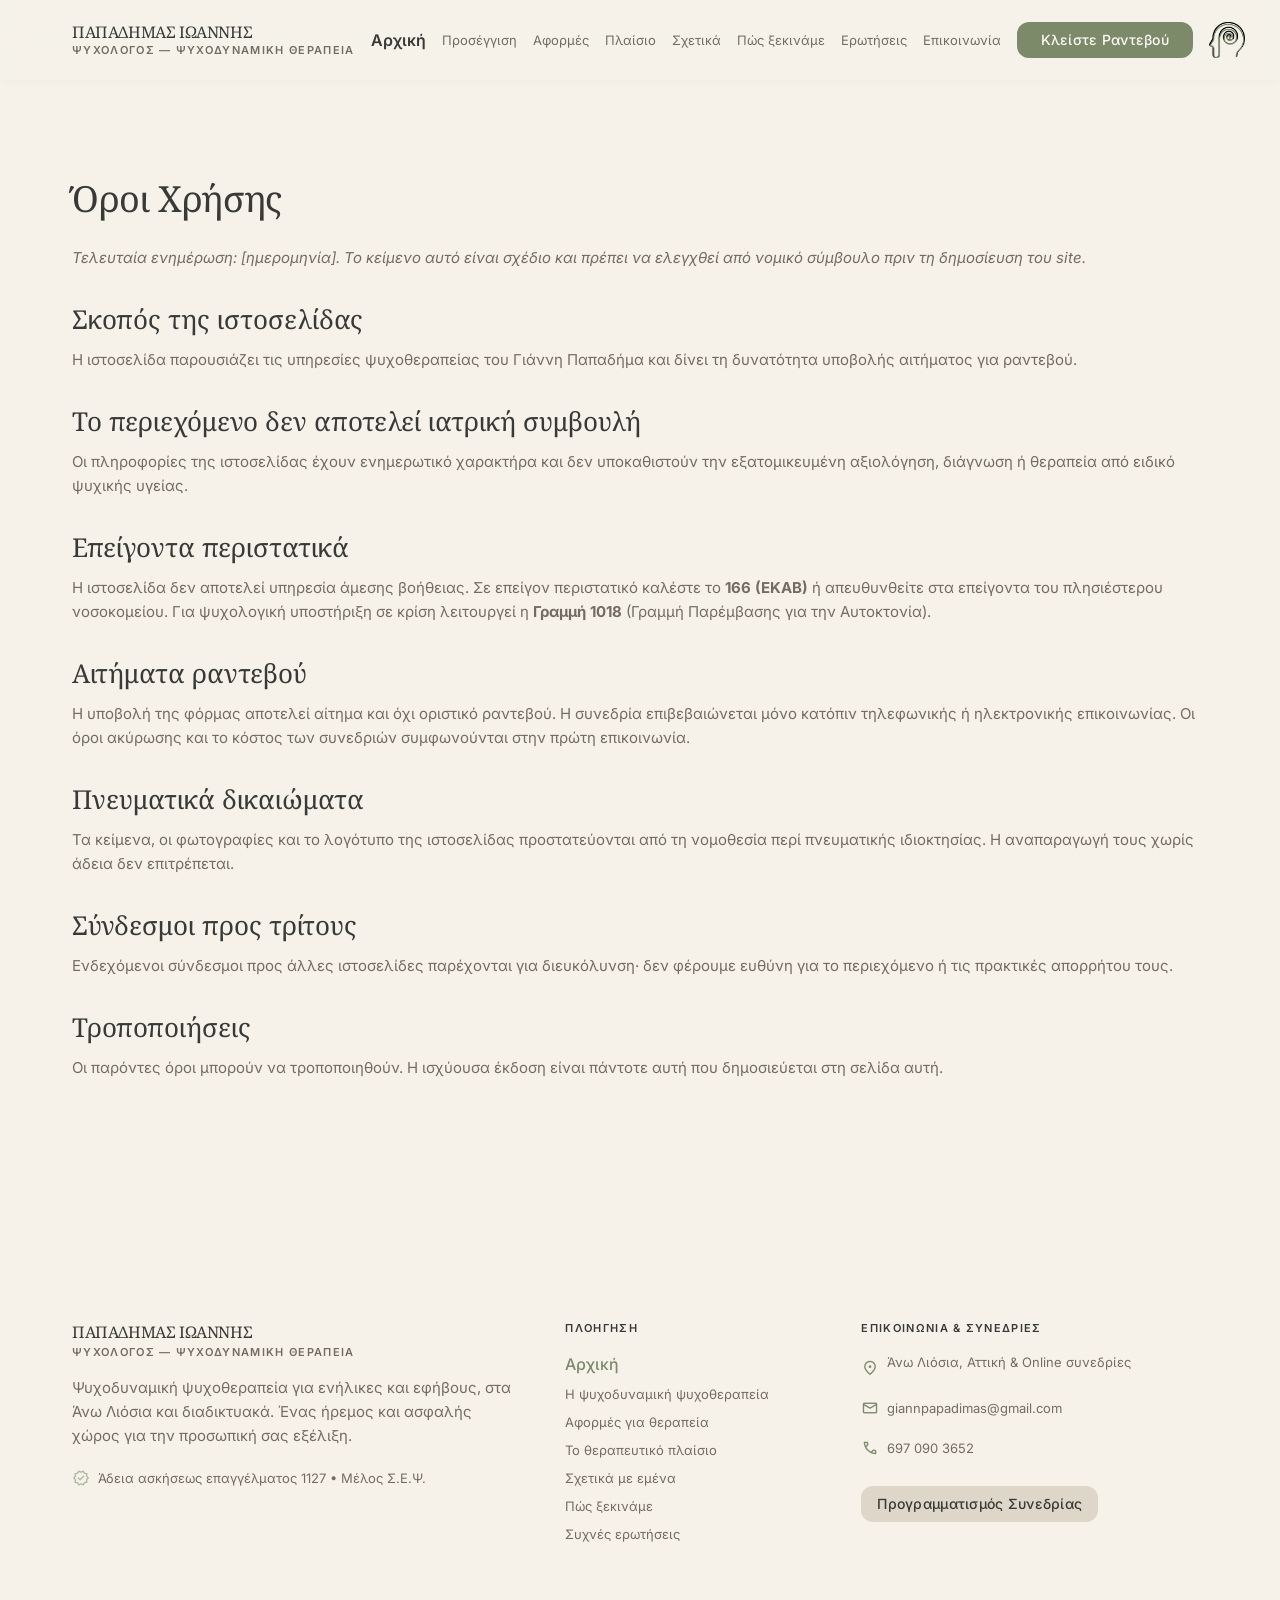
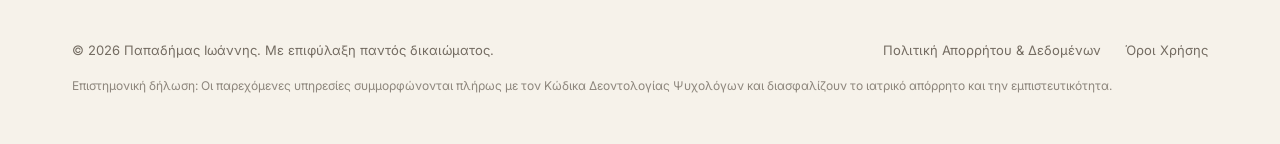
==== commit 9f99ee1d: "Δομημένα δεδομένα, πιο άνετη μπάρα, καθάρισμα αχρησιμοποίητων εικόνων Προστέθηκε JSON-LD που περιγρά" ====
--- a/oroi-chrisis/index.html
+++ b/oroi-chrisis/index.html
@@ -34,7 +34,7 @@
 </head>
 <body class="wp-singular page-template-default page page-id-7 wp-embed-responsive wp-theme-papadimas bg-surface font-body-md text-body antialiased">
 <a class="sr-only focus:not-sr-only focus:absolute focus:z-[100] focus:top-2 focus:left-2 focus:bg-primary focus:text-on-primary focus:px-4 focus:py-2 focus:rounded" href="#main-content">Μετάβαση στο περιεχόμενο</a>
-<header class="fixed top-0 w-full z-50 bg-surface/90 backdrop-blur-md shadow-[0_1px_8px_rgba(0,0,0,0.03)]"><div class="h-20 max-w-[1200px] mx-auto px-gutter-mobile lg:px-gutter-desktop flex items-center justify-between gap-space-md"><a class="flex items-center gap-space-sm group text-left" data-path="home" href="#top"><div class="flex flex-col"><span class="font-headline-sm text-text-heading tracking-tight leading-tight group-hover:text-primary transition-colors">ΠΑΠΑΔΗΜΑΣ ΙΩΑΝΝΗΣ</span><span class="font-label-eyebrow text-label-eyebrow text-text-muted uppercase">Ψυχολόγος — Ψυχοδυναμική Θεραπεία</span></div></a><nav class="hidden xl:flex items-center gap-space-lg" data-active-classes="text-text-heading font-semibold"><a aria-current="page" class="transition-colors text-text-heading font-semibold" href="#top">Αρχική</a><a class="font-body-sm text-body-sm text-on-surface-variant hover:text-on-surface transition-colors" href="#process">Προσέγγιση</a><a class="font-body-sm text-body-sm text-on-surface-variant hover:text-on-surface transition-colors" href="#services-curated">Αφορμές</a><a class="font-body-sm text-body-sm text-on-surface-variant hover:text-on-surface transition-colors" href="#difference">Πλαίσιο</a><a class="font-body-sm text-body-sm text-on-surface-variant hover:text-on-surface transition-colors" href="#about">Σχετικά</a><a class="font-body-sm text-body-sm text-on-surface-variant hover:text-on-surface transition-colors" href="#start">Πώς ξεκινάμε</a><a class="font-body-sm text-body-sm text-on-surface-variant hover:text-on-surface transition-colors" href="#faq">Ερωτήσεις</a><a class="font-body-sm text-body-sm text-on-surface-variant hover:text-on-surface transition-colors" href="#appointment-booking">Επικοινωνία</a></nav><div class="flex items-center gap-space-md"><a class="hidden sm:inline-flex items-center justify-center font-label-button text-label-button px-space-lg py-space-xs rounded bg-primary text-on-primary hover:bg-primary-container hover:text-on-primary transition-colors duration-200" data-path="booking" href="https://www.doctoranytime.gr/d/Psychologos/papadimas-ioannis-2" target="_blank" rel="noopener">Κλείστε Ραντεβού</a><img alt="Λογότυπο Παπαδήμας Ιωάννης" class="w-9 h-9 object-contain" src="../assets/img/logo.png"/><button aria-label="Μενού" aria-expanded="false" aria-controls="mobile-menu" data-menu-toggle class="xl:hidden p-space-2xs text-on-surface hover:text-primary focus:outline-none"><span class="material-symbols-outlined text-2xl">menu</span></button></div></div>
+<header class="fixed top-0 w-full z-50 bg-surface/90 backdrop-blur-md shadow-[0_1px_8px_rgba(0,0,0,0.03)]"><div class="h-20 max-w-[1200px] 2xl:max-w-[1400px] mx-auto px-gutter-mobile lg:px-gutter-desktop flex items-center justify-between gap-space-md"><a class="flex items-center gap-space-sm group text-left" data-path="home" href="#top"><div class="flex flex-col"><span class="font-headline-sm text-text-heading tracking-tight leading-tight group-hover:text-primary transition-colors">ΠΑΠΑΔΗΜΑΣ ΙΩΑΝΝΗΣ</span><span class="font-label-eyebrow text-label-eyebrow text-text-muted uppercase whitespace-nowrap">Ψυχολόγος — Ψυχοδυναμική Θεραπεία</span></div></a><nav class="hidden xl:flex items-center gap-space-md 2xl:gap-space-lg whitespace-nowrap" data-active-classes="text-text-heading font-semibold"><a aria-current="page" class="transition-colors text-text-heading font-semibold" href="#top">Αρχική</a><a class="font-body-sm text-body-sm text-on-surface-variant hover:text-on-surface transition-colors" href="#process">Προσέγγιση</a><a class="font-body-sm text-body-sm text-on-surface-variant hover:text-on-surface transition-colors" href="#services-curated">Αφορμές</a><a class="font-body-sm text-body-sm text-on-surface-variant hover:text-on-surface transition-colors" href="#difference">Πλαίσιο</a><a class="font-body-sm text-body-sm text-on-surface-variant hover:text-on-surface transition-colors" href="#about">Σχετικά</a><a class="font-body-sm text-body-sm text-on-surface-variant hover:text-on-surface transition-colors" href="#start">Πώς ξεκινάμε</a><a class="font-body-sm text-body-sm text-on-surface-variant hover:text-on-surface transition-colors" href="#faq">Ερωτήσεις</a><a class="font-body-sm text-body-sm text-on-surface-variant hover:text-on-surface transition-colors" href="#appointment-booking">Επικοινωνία</a></nav><div class="flex items-center gap-space-md"><a class="hidden sm:inline-flex items-center justify-center font-label-button text-label-button px-space-lg py-space-xs rounded bg-primary text-on-primary hover:bg-primary-container hover:text-on-primary transition-colors duration-200 whitespace-nowrap" data-path="booking" href="https://www.doctoranytime.gr/d/Psychologos/papadimas-ioannis-2" target="_blank" rel="noopener">Κλείστε Ραντεβού</a><img alt="Λογότυπο Παπαδήμας Ιωάννης" class="w-9 h-9 object-contain" src="../assets/img/logo.png"/><button aria-label="Μενού" aria-expanded="false" aria-controls="mobile-menu" data-menu-toggle class="xl:hidden p-space-2xs text-on-surface hover:text-primary focus:outline-none"><span class="material-symbols-outlined text-2xl">menu</span></button></div></div>
 <div class="hidden xl:hidden border-t border-border-subtle bg-surface/95 backdrop-blur-md" data-menu-panel id="mobile-menu">
 <nav class="max-w-[1200px] mx-auto px-gutter-mobile py-space-md flex flex-col gap-space-sm">
 <a class="font-body-md text-body-md text-on-surface-variant hover:text-on-surface transition-colors" href="#top">Αρχική</a>
--- a/assets/css/app.css
+++ b/assets/css/app.css
@@ -1 +1 @@
-*,:after,:before{--tw-border-spacing-x:0;--tw-border-spacing-y:0;--tw-translate-x:0;--tw-translate-y:0;--tw-rotate:0;--tw-skew-x:0;--tw-skew-y:0;--tw-scale-x:1;--tw-scale-y:1;--tw-pan-x: ;--tw-pan-y: ;--tw-pinch-zoom: ;--tw-scroll-snap-strictness:proximity;--tw-gradient-from-position: ;--tw-gradient-via-position: ;--tw-gradient-to-position: ;--tw-ordinal: ;--tw-slashed-zero: ;--tw-numeric-figure: ;--tw-numeric-spacing: ;--tw-numeric-fraction: ;--tw-ring-inset: ;--tw-ring-offset-width:0px;--tw-ring-offset-color:#fff;--tw-ring-color:rgba(59,130,246,.5);--tw-ring-offset-shadow:0 0 #0000;--tw-ring-shadow:0 0 #0000;--tw-shadow:0 0 #0000;--tw-shadow-colored:0 0 #0000;--tw-blur: ;--tw-brightness: ;--tw-contrast: ;--tw-grayscale: ;--tw-hue-rotate: ;--tw-invert: ;--tw-saturate: ;--tw-sepia: ;--tw-drop-shadow: ;--tw-backdrop-blur: ;--tw-backdrop-brightness: ;--tw-backdrop-contrast: ;--tw-backdrop-grayscale: ;--tw-backdrop-hue-rotate: ;--tw-backdrop-invert: ;--tw-backdrop-opacity: ;--tw-backdrop-saturate: ;--tw-backdrop-sepia: ;--tw-contain-size: ;--tw-contain-layout: ;--tw-contain-paint: ;--tw-contain-style: }::backdrop{--tw-border-spacing-x:0;--tw-border-spacing-y:0;--tw-translate-x:0;--tw-translate-y:0;--tw-rotate:0;--tw-skew-x:0;--tw-skew-y:0;--tw-scale-x:1;--tw-scale-y:1;--tw-pan-x: ;--tw-pan-y: ;--tw-pinch-zoom: ;--tw-scroll-snap-strictness:proximity;--tw-gradient-from-position: ;--tw-gradient-via-position: ;--tw-gradient-to-position: ;--tw-ordinal: ;--tw-slashed-zero: ;--tw-numeric-figure: ;--tw-numeric-spacing: ;--tw-numeric-fraction: ;--tw-ring-inset: ;--tw-ring-offset-width:0px;--tw-ring-offset-color:#fff;--tw-ring-color:rgba(59,130,246,.5);--tw-ring-offset-shadow:0 0 #0000;--tw-ring-shadow:0 0 #0000;--tw-shadow:0 0 #0000;--tw-shadow-colored:0 0 #0000;--tw-blur: ;--tw-brightness: ;--tw-contrast: ;--tw-grayscale: ;--tw-hue-rotate: ;--tw-invert: ;--tw-saturate: ;--tw-sepia: ;--tw-drop-shadow: ;--tw-backdrop-blur: ;--tw-backdrop-brightness: ;--tw-backdrop-contrast: ;--tw-backdrop-grayscale: ;--tw-backdrop-hue-rotate: ;--tw-backdrop-invert: ;--tw-backdrop-opacity: ;--tw-backdrop-saturate: ;--tw-backdrop-sepia: ;--tw-contain-size: ;--tw-contain-layout: ;--tw-contain-paint: ;--tw-contain-style: }/*! tailwindcss v3.4.17 | MIT License | https://tailwindcss.com*/*,:after,:before{box-sizing:border-box;border:0 solid #e5e7eb}:after,:before{--tw-content:""}:host,html{line-height:1.5;-webkit-text-size-adjust:100%;-moz-tab-size:4;-o-tab-size:4;tab-size:4;font-family:ui-sans-serif,system-ui,sans-serif,Apple Color Emoji,Segoe UI Emoji,Segoe UI Symbol,Noto Color Emoji;font-feature-settings:normal;font-variation-settings:normal;-webkit-tap-highlight-color:transparent}body{margin:0;line-height:inherit}hr{height:0;color:inherit;border-top-width:1px}abbr:where([title]){-webkit-text-decoration:underline dotted;text-decoration:underline dotted}h1,h2,h3,h4,h5,h6{font-size:inherit;font-weight:inherit}a{color:inherit;text-decoration:inherit}b,strong{font-weight:bolder}code,kbd,pre,samp{font-family:ui-monospace,SFMono-Regular,Menlo,Monaco,Consolas,Liberation Mono,Courier New,monospace;font-feature-settings:normal;font-variation-settings:normal;font-size:1em}small{font-size:80%}sub,sup{font-size:75%;line-height:0;position:relative;vertical-align:baseline}sub{bottom:-.25em}sup{top:-.5em}table{text-indent:0;border-color:inherit;border-collapse:collapse}button,input,optgroup,select,textarea{font-family:inherit;font-feature-settings:inherit;font-variation-settings:inherit;font-size:100%;font-weight:inherit;line-height:inherit;letter-spacing:inherit;color:inherit;margin:0;padding:0}button,select{text-transform:none}button,input:where([type=button]),input:where([type=reset]),input:where([type=submit]){-webkit-appearance:button;background-color:transparent;background-image:none}:-moz-focusring{outline:auto}:-moz-ui-invalid{box-shadow:none}progress{vertical-align:baseline}::-webkit-inner-spin-button,::-webkit-outer-spin-button{height:auto}[type=search]{-webkit-appearance:textfield;outline-offset:-2px}::-webkit-search-decoration{-webkit-appearance:none}::-webkit-file-upload-button{-webkit-appearance:button;font:inherit}summary{display:list-item}blockquote,dd,dl,figure,h1,h2,h3,h4,h5,h6,hr,p,pre{margin:0}fieldset{margin:0}fieldset,legend{padding:0}menu,ol,ul{list-style:none;margin:0;padding:0}dialog{padding:0}textarea{resize:vertical}input::-moz-placeholder,textarea::-moz-placeholder{opacity:1;color:#9ca3af}input::placeholder,textarea::placeholder{opacity:1;color:#9ca3af}[role=button],button{cursor:pointer}:disabled{cursor:default}audio,canvas,embed,iframe,img,object,svg,video{display:block;vertical-align:middle}img,video{max-width:100%;height:auto}[hidden]:where(:not([hidden=until-found])){display:none}html{scroll-behavior:smooth}body{overscroll-behavior:none}main>:first-child{margin-top:0!important}main>:last-child{margin-bottom:0!important}.material-symbols-outlined{font-family:Material Symbols Outlined;font-weight:400;font-style:normal;line-height:1;letter-spacing:normal;text-transform:none;display:inline-block;white-space:nowrap;word-wrap:normal;direction:ltr;-webkit-font-feature-settings:"liga";-webkit-font-smoothing:antialiased}.sr-only{position:absolute;width:1px;height:1px;padding:0;margin:-1px;overflow:hidden;clip:rect(0,0,0,0);white-space:nowrap;border-width:0}.fixed{position:fixed}.absolute{position:absolute}.relative{position:relative}.inset-0{inset:0}.-bottom-6{bottom:-1.5rem}.-right-4{right:-1rem}.bottom-4{bottom:1rem}.left-4{left:1rem}.right-4{right:1rem}.top-0{top:0}.z-50{z-index:50}.mx-auto{margin-left:auto;margin-right:auto}.mb-space-3xl{margin-bottom:4.5rem}.mb-space-lg{margin-bottom:1.5rem}.mb-space-md{margin-bottom:1rem}.mb-space-sm{margin-bottom:.75rem}.mb-space-xs{margin-bottom:.5rem}.mt-0\.5{margin-top:.125rem}.mt-space-2xl{margin-top:3rem}.mt-space-3xl{margin-top:4.5rem}.mt-space-lg{margin-top:1.5rem}.mt-space-md{margin-top:1rem}.mt-space-sm{margin-top:.75rem}.mt-space-xs{margin-top:.5rem}.block{display:block}.flex{display:flex}.inline-flex{display:inline-flex}.grid{display:grid}.hidden{display:none}.aspect-\[16\/10\]{aspect-ratio:16/10}.aspect-\[21\/9\]{aspect-ratio:21/9}.aspect-\[4\/3\]{aspect-ratio:4/3}.aspect-\[4\/5\]{aspect-ratio:4/5}.aspect-square{aspect-ratio:1/1}.h-0\.5{height:.125rem}.h-12{height:3rem}.h-20{height:5rem}.h-7{height:1.75rem}.h-9{height:2.25rem}.h-full{height:100%}.min-h-screen{min-height:100vh}.w-12{width:3rem}.w-7{width:1.75rem}.w-9{width:2.25rem}.w-full{width:100%}.max-w-2xl{max-width:42rem}.max-w-3xl{max-width:48rem}.max-w-\[1200px\]{max-width:1200px}.max-w-\[15rem\]{max-width:15rem}.max-w-\[800px\]{max-width:800px}.max-w-md{max-width:28rem}.max-w-sm{max-width:24rem}.shrink-0{flex-shrink:0}.grid-cols-1{grid-template-columns:repeat(1,minmax(0,1fr))}.flex-col{flex-direction:column}.flex-wrap{flex-wrap:wrap}.items-start{align-items:flex-start}.items-center{align-items:center}.items-stretch{align-items:stretch}.justify-center{justify-content:center}.justify-between{justify-content:space-between}.gap-space-2xl{gap:3rem}.gap-space-2xs{gap:.25rem}.gap-space-lg{gap:1.5rem}.gap-space-md{gap:1rem}.gap-space-sm{gap:.75rem}.gap-space-xl{gap:2rem}.gap-space-xs{gap:.5rem}.overflow-hidden{overflow:hidden}.rounded,.rounded-full,.rounded-lg{border-radius:.75rem}.rounded-xl{border-radius:1rem}.border{border-width:1px}.border-t{border-top-width:1px}.border-accent-sage\/40{border-color:hsla(86,15%,68%,.4)}.border-border-subtle{--tw-border-opacity:1;border-color:rgb(222 214 200/var(--tw-border-opacity,1))}.border-error\/40{border-color:rgba(186,26,26,.4)}.bg-primary,.bg-secondary{--tw-bg-opacity:1;background-color:rgb(124 138 106/var(--tw-bg-opacity,1))}.bg-surface{--tw-bg-opacity:1;background-color:rgb(246 242 234/var(--tw-bg-opacity,1))}.bg-surface-bright{--tw-bg-opacity:1;background-color:rgb(252 250 247/var(--tw-bg-opacity,1))}.bg-surface-bright\/90{background-color:hsla(36,45%,98%,.9)}.bg-surface-bright\/95{background-color:hsla(36,45%,98%,.95)}.bg-surface-container,.bg-surface-container-high{--tw-bg-opacity:1;background-color:rgb(222 214 200/var(--tw-bg-opacity,1))}.bg-surface-container-low{--tw-bg-opacity:1;background-color:rgb(246 242 234/var(--tw-bg-opacity,1))}.bg-surface-container-lowest{--tw-bg-opacity:1;background-color:rgb(252 250 247/var(--tw-bg-opacity,1))}.bg-surface\/90{background-color:hsla(40,40%,94%,.9)}.bg-surface\/95{background-color:hsla(40,40%,94%,.95)}.bg-gradient-to-t{background-image:linear-gradient(to top,var(--tw-gradient-stops))}.from-primary\/40{--tw-gradient-from:hsla(86,13%,48%,.4) var(--tw-gradient-from-position);--tw-gradient-to:hsla(86,13%,48%,0) var(--tw-gradient-to-position);--tw-gradient-stops:var(--tw-gradient-from),var(--tw-gradient-to)}.via-transparent{--tw-gradient-to:transparent var(--tw-gradient-to-position);--tw-gradient-stops:var(--tw-gradient-from),transparent var(--tw-gradient-via-position),var(--tw-gradient-to)}.to-transparent{--tw-gradient-to:transparent var(--tw-gradient-to-position)}.object-contain{-o-object-fit:contain;object-fit:contain}.object-cover{-o-object-fit:cover;object-fit:cover}.p-space-2xs{padding:.25rem}.p-space-lg{padding:1.5rem}.p-space-md{padding:1rem}.p-space-xl{padding:2rem}.px-gutter-mobile{padding-left:1rem;padding-right:1rem}.px-space-lg{padding-left:1.5rem;padding-right:1.5rem}.px-space-md{padding-left:1rem;padding-right:1rem}.px-space-xl{padding-left:2rem;padding-right:2rem}.py-space-3xl{padding-top:4.5rem;padding-bottom:4.5rem}.py-space-4xl{padding-top:6rem;padding-bottom:6rem}.py-space-md{padding-top:1rem;padding-bottom:1rem}.py-space-sm{padding-top:.75rem;padding-bottom:.75rem}.py-space-xl{padding-top:2rem;padding-bottom:2rem}.py-space-xs{padding-top:.5rem;padding-bottom:.5rem}.pb-space-2xl{padding-bottom:3rem}.pt-20{padding-top:5rem}.pt-space-3xl{padding-top:4.5rem}.pt-space-lg{padding-top:1.5rem}.pt-space-md{padding-top:1rem}.pt-space-xs{padding-top:.5rem}.text-left{text-align:left}.text-center{text-align:center}.font-body-lg,.font-body-md,.font-body-sm{font-family:Inter}.font-headline-lg,.font-headline-md,.font-headline-sm{font-family:Noto Serif}.font-label-button,.font-label-eyebrow{font-family:Inter}.font-quote-lg{font-family:Noto Serif}.text-2xl{font-size:1.5rem;line-height:2rem}.text-3xl{font-size:1.875rem;line-height:2.25rem}.text-base{font-size:1rem;line-height:1.5rem}.text-body-md{font-size:15px;line-height:24px;font-weight:400}.text-body-sm{font-size:13px;line-height:20px;font-weight:400}.text-headline-lg-mobile,.text-headline-md{font-size:26px;line-height:34px;font-weight:400}.text-headline-sm{font-size:20px;line-height:28px;font-weight:500}.text-label-button{font-size:14px;line-height:20px;letter-spacing:.02em;font-weight:500}.text-label-eyebrow{font-size:11px;line-height:16px;letter-spacing:.12em;font-weight:600}.text-lg{font-size:1.125rem;line-height:1.75rem}.text-quote-lg{font-size:24px;line-height:36px;font-weight:400}.text-sm{font-size:.875rem;line-height:1.25rem}.text-xl{font-size:1.25rem;line-height:1.75rem}.text-xs{font-size:.75rem;line-height:1rem}.font-medium{font-weight:500}.font-semibold{font-weight:600}.uppercase{text-transform:uppercase}.italic{font-style:italic}.leading-relaxed{line-height:1.625}.leading-snug{line-height:1.375}.leading-tight{line-height:1.25}.tracking-tight{letter-spacing:-.025em}.tracking-widest{letter-spacing:.1em}.text-accent-sage{--tw-text-opacity:1;color:rgb(174 185 160/var(--tw-text-opacity,1))}.text-error{--tw-text-opacity:1;color:rgb(186 26 26/var(--tw-text-opacity,1))}.text-on-primary{--tw-text-opacity:1;color:rgb(252 250 247/var(--tw-text-opacity,1))}.text-on-surface{--tw-text-opacity:1;color:rgb(55 58 54/var(--tw-text-opacity,1))}.text-on-surface-variant{--tw-text-opacity:1;color:rgb(116 108 98/var(--tw-text-opacity,1))}.text-primary,.text-secondary{--tw-text-opacity:1;color:rgb(124 138 106/var(--tw-text-opacity,1))}.text-text-body{--tw-text-opacity:1;color:rgb(116 108 98/var(--tw-text-opacity,1))}.text-text-heading{--tw-text-opacity:1;color:rgb(55 58 54/var(--tw-text-opacity,1))}.text-text-muted{--tw-text-opacity:1;color:rgb(116 108 98/var(--tw-text-opacity,1))}.underline{text-decoration-line:underline}.antialiased{-webkit-font-smoothing:antialiased;-moz-osx-font-smoothing:grayscale}.opacity-80{opacity:.8}.shadow-\[0_1px_8px_rgba\(0\2c 0\2c 0\2c 0\.03\)\]{--tw-shadow:0 1px 8px rgba(0,0,0,.03);--tw-shadow-colored:0 1px 8px var(--tw-shadow-color)}.shadow-\[0_1px_8px_rgba\(0\2c 0\2c 0\2c 0\.03\)\],.shadow-inner{box-shadow:var(--tw-ring-offset-shadow,0 0 #0000),var(--tw-ring-shadow,0 0 #0000),var(--tw-shadow)}.shadow-inner{--tw-shadow:inset 0 2px 4px 0 rgba(0,0,0,.05);--tw-shadow-colored:inset 0 2px 4px 0 var(--tw-shadow-color)}.shadow-md{--tw-shadow:0 4px 6px -1px rgba(0,0,0,.1),0 2px 4px -2px rgba(0,0,0,.1);--tw-shadow-colored:0 4px 6px -1px var(--tw-shadow-color),0 2px 4px -2px var(--tw-shadow-color)}.shadow-md,.shadow-sm{box-shadow:var(--tw-ring-offset-shadow,0 0 #0000),var(--tw-ring-shadow,0 0 #0000),var(--tw-shadow)}.shadow-sm{--tw-shadow:0 1px 2px 0 rgba(0,0,0,.05);--tw-shadow-colored:0 1px 2px 0 var(--tw-shadow-color)}.filter{filter:var(--tw-blur) var(--tw-brightness) var(--tw-contrast) var(--tw-grayscale) var(--tw-hue-rotate) var(--tw-invert) var(--tw-saturate) var(--tw-sepia) var(--tw-drop-shadow)}.backdrop-blur-md{--tw-backdrop-blur:blur(12px)}.backdrop-blur-md,.backdrop-blur-sm{-webkit-backdrop-filter:var(--tw-backdrop-blur) var(--tw-backdrop-brightness) var(--tw-backdrop-contrast) var(--tw-backdrop-grayscale) var(--tw-backdrop-hue-rotate) var(--tw-backdrop-invert) var(--tw-backdrop-opacity) var(--tw-backdrop-saturate) var(--tw-backdrop-sepia);backdrop-filter:var(--tw-backdrop-blur) var(--tw-backdrop-brightness) var(--tw-backdrop-contrast) var(--tw-backdrop-grayscale) var(--tw-backdrop-hue-rotate) var(--tw-backdrop-invert) var(--tw-backdrop-opacity) var(--tw-backdrop-saturate) var(--tw-backdrop-sepia)}.backdrop-blur-sm{--tw-backdrop-blur:blur(4px)}.transition-all{transition-property:all;transition-timing-function:cubic-bezier(.4,0,.2,1);transition-duration:.15s}.transition-colors{transition-property:color,background-color,border-color,text-decoration-color,fill,stroke;transition-timing-function:cubic-bezier(.4,0,.2,1);transition-duration:.15s}.transition-transform{transition-property:transform;transition-timing-function:cubic-bezier(.4,0,.2,1);transition-duration:.15s}.duration-200{transition-duration:.2s}.duration-500{transition-duration:.5s}@media (prefers-reduced-motion:reduce){html{scroll-behavior:auto}*,:after,:before{animation-duration:.01ms!important;transition-duration:.01ms!important}}.hover\:scale-105:hover{--tw-scale-x:1.05;--tw-scale-y:1.05;transform:translate(var(--tw-translate-x),var(--tw-translate-y)) rotate(var(--tw-rotate)) skewX(var(--tw-skew-x)) skewY(var(--tw-skew-y)) scaleX(var(--tw-scale-x)) scaleY(var(--tw-scale-y))}.hover\:bg-primary-container:hover{--tw-bg-opacity:1;background-color:rgb(55 58 54/var(--tw-bg-opacity,1))}.hover\:bg-surface-container-high:hover,.hover\:bg-surface-container:hover{--tw-bg-opacity:1;background-color:rgb(222 214 200/var(--tw-bg-opacity,1))}.hover\:text-on-primary:hover{--tw-text-opacity:1;color:rgb(252 250 247/var(--tw-text-opacity,1))}.hover\:text-on-surface:hover{--tw-text-opacity:1;color:rgb(55 58 54/var(--tw-text-opacity,1))}.hover\:text-primary:hover{--tw-text-opacity:1;color:rgb(124 138 106/var(--tw-text-opacity,1))}.focus\:not-sr-only:focus{position:static;width:auto;height:auto;padding:0;margin:0;overflow:visible;clip:auto;white-space:normal}.focus\:absolute:focus{position:absolute}.focus\:left-2:focus{left:.5rem}.focus\:top-2:focus{top:.5rem}.focus\:z-\[100\]:focus{z-index:100}.focus\:rounded:focus{border-radius:.75rem}.focus\:bg-primary:focus{--tw-bg-opacity:1;background-color:rgb(124 138 106/var(--tw-bg-opacity,1))}.focus\:px-4:focus{padding-left:1rem;padding-right:1rem}.focus\:py-2:focus{padding-top:.5rem;padding-bottom:.5rem}.focus\:text-on-primary:focus{--tw-text-opacity:1;color:rgb(252 250 247/var(--tw-text-opacity,1))}.focus\:outline-none:focus{outline:2px solid transparent;outline-offset:2px}.group:hover .group-hover\:text-primary{--tw-text-opacity:1;color:rgb(124 138 106/var(--tw-text-opacity,1))}.group:hover .group-hover\:underline{text-decoration-line:underline}@media (min-width:640px){.sm\:bottom-6{bottom:1.5rem}.sm\:left-6{left:1.5rem}.sm\:right-auto{right:auto}.sm\:inline-flex{display:inline-flex}.sm\:aspect-\[16\/9\]{aspect-ratio:16/9}.sm\:w-auto{width:auto}.sm\:flex-row{flex-direction:row}.sm\:items-center{align-items:center}}@media (min-width:768px){.md\:col-span-3{grid-column:span 3/span 3}.md\:col-span-4{grid-column:span 4/span 4}.md\:col-span-5{grid-column:span 5/span 5}.md\:grid-cols-12{grid-template-columns:repeat(12,minmax(0,1fr))}.md\:grid-cols-2{grid-template-columns:repeat(2,minmax(0,1fr))}.md\:grid-cols-3{grid-template-columns:repeat(3,minmax(0,1fr))}.md\:flex-row{flex-direction:row}.md\:text-left{text-align:left}}@media (min-width:1024px){.lg\:col-span-5{grid-column:span 5/span 5}.lg\:col-span-7{grid-column:span 7/span 7}.lg\:mt-space-3xl{margin-top:4.5rem}.lg\:mt-space-4xl{margin-top:6rem}.lg\:block{display:block}.lg\:h-9{height:2.25rem}.lg\:w-9{width:2.25rem}.lg\:grid-cols-12{grid-template-columns:repeat(12,minmax(0,1fr))}.lg\:grid-cols-3{grid-template-columns:repeat(3,minmax(0,1fr))}.lg\:gap-space-xl{gap:2rem}.lg\:p-space-2xl{padding:3rem}.lg\:p-space-3xl{padding:4.5rem}.lg\:px-gutter-desktop{padding-left:2rem;padding-right:2rem}.lg\:py-space-4xl{padding-top:6rem;padding-bottom:6rem}.lg\:text-body-lg{font-size:18px;line-height:28px;font-weight:400}.lg\:text-headline-lg{font-size:36px;line-height:46px;letter-spacing:-.01em;font-weight:400}.lg\:text-headline-sm{font-size:20px;line-height:28px;font-weight:500}}@media (min-width:1280px){.xl\:flex{display:flex}.xl\:hidden{display:none}}.\[\&_a\]\:underline a{text-decoration-line:underline}.\[\&_h2\]\:mb-space-sm h2{margin-bottom:.75rem}.\[\&_h2\]\:mt-space-xl h2{margin-top:2rem}.\[\&_h2\]\:font-headline-md h2{font-family:Noto Serif}.\[\&_h2\]\:text-headline-md h2{font-size:26px;line-height:34px;font-weight:400}.\[\&_h2\]\:text-text-heading h2{--tw-text-opacity:1;color:rgb(55 58 54/var(--tw-text-opacity,1))}.\[\&_p\]\:mb-space-md p{margin-bottom:1rem}+*,:after,:before{--tw-border-spacing-x:0;--tw-border-spacing-y:0;--tw-translate-x:0;--tw-translate-y:0;--tw-rotate:0;--tw-skew-x:0;--tw-skew-y:0;--tw-scale-x:1;--tw-scale-y:1;--tw-pan-x: ;--tw-pan-y: ;--tw-pinch-zoom: ;--tw-scroll-snap-strictness:proximity;--tw-gradient-from-position: ;--tw-gradient-via-position: ;--tw-gradient-to-position: ;--tw-ordinal: ;--tw-slashed-zero: ;--tw-numeric-figure: ;--tw-numeric-spacing: ;--tw-numeric-fraction: ;--tw-ring-inset: ;--tw-ring-offset-width:0px;--tw-ring-offset-color:#fff;--tw-ring-color:rgba(59,130,246,.5);--tw-ring-offset-shadow:0 0 #0000;--tw-ring-shadow:0 0 #0000;--tw-shadow:0 0 #0000;--tw-shadow-colored:0 0 #0000;--tw-blur: ;--tw-brightness: ;--tw-contrast: ;--tw-grayscale: ;--tw-hue-rotate: ;--tw-invert: ;--tw-saturate: ;--tw-sepia: ;--tw-drop-shadow: ;--tw-backdrop-blur: ;--tw-backdrop-brightness: ;--tw-backdrop-contrast: ;--tw-backdrop-grayscale: ;--tw-backdrop-hue-rotate: ;--tw-backdrop-invert: ;--tw-backdrop-opacity: ;--tw-backdrop-saturate: ;--tw-backdrop-sepia: ;--tw-contain-size: ;--tw-contain-layout: ;--tw-contain-paint: ;--tw-contain-style: }::backdrop{--tw-border-spacing-x:0;--tw-border-spacing-y:0;--tw-translate-x:0;--tw-translate-y:0;--tw-rotate:0;--tw-skew-x:0;--tw-skew-y:0;--tw-scale-x:1;--tw-scale-y:1;--tw-pan-x: ;--tw-pan-y: ;--tw-pinch-zoom: ;--tw-scroll-snap-strictness:proximity;--tw-gradient-from-position: ;--tw-gradient-via-position: ;--tw-gradient-to-position: ;--tw-ordinal: ;--tw-slashed-zero: ;--tw-numeric-figure: ;--tw-numeric-spacing: ;--tw-numeric-fraction: ;--tw-ring-inset: ;--tw-ring-offset-width:0px;--tw-ring-offset-color:#fff;--tw-ring-color:rgba(59,130,246,.5);--tw-ring-offset-shadow:0 0 #0000;--tw-ring-shadow:0 0 #0000;--tw-shadow:0 0 #0000;--tw-shadow-colored:0 0 #0000;--tw-blur: ;--tw-brightness: ;--tw-contrast: ;--tw-grayscale: ;--tw-hue-rotate: ;--tw-invert: ;--tw-saturate: ;--tw-sepia: ;--tw-drop-shadow: ;--tw-backdrop-blur: ;--tw-backdrop-brightness: ;--tw-backdrop-contrast: ;--tw-backdrop-grayscale: ;--tw-backdrop-hue-rotate: ;--tw-backdrop-invert: ;--tw-backdrop-opacity: ;--tw-backdrop-saturate: ;--tw-backdrop-sepia: ;--tw-contain-size: ;--tw-contain-layout: ;--tw-contain-paint: ;--tw-contain-style: }/*! tailwindcss v3.4.17 | MIT License | https://tailwindcss.com*/*,:after,:before{box-sizing:border-box;border:0 solid #e5e7eb}:after,:before{--tw-content:""}:host,html{line-height:1.5;-webkit-text-size-adjust:100%;-moz-tab-size:4;-o-tab-size:4;tab-size:4;font-family:ui-sans-serif,system-ui,sans-serif,Apple Color Emoji,Segoe UI Emoji,Segoe UI Symbol,Noto Color Emoji;font-feature-settings:normal;font-variation-settings:normal;-webkit-tap-highlight-color:transparent}body{margin:0;line-height:inherit}hr{height:0;color:inherit;border-top-width:1px}abbr:where([title]){-webkit-text-decoration:underline dotted;text-decoration:underline dotted}h1,h2,h3,h4,h5,h6{font-size:inherit;font-weight:inherit}a{color:inherit;text-decoration:inherit}b,strong{font-weight:bolder}code,kbd,pre,samp{font-family:ui-monospace,SFMono-Regular,Menlo,Monaco,Consolas,Liberation Mono,Courier New,monospace;font-feature-settings:normal;font-variation-settings:normal;font-size:1em}small{font-size:80%}sub,sup{font-size:75%;line-height:0;position:relative;vertical-align:baseline}sub{bottom:-.25em}sup{top:-.5em}table{text-indent:0;border-color:inherit;border-collapse:collapse}button,input,optgroup,select,textarea{font-family:inherit;font-feature-settings:inherit;font-variation-settings:inherit;font-size:100%;font-weight:inherit;line-height:inherit;letter-spacing:inherit;color:inherit;margin:0;padding:0}button,select{text-transform:none}button,input:where([type=button]),input:where([type=reset]),input:where([type=submit]){-webkit-appearance:button;background-color:transparent;background-image:none}:-moz-focusring{outline:auto}:-moz-ui-invalid{box-shadow:none}progress{vertical-align:baseline}::-webkit-inner-spin-button,::-webkit-outer-spin-button{height:auto}[type=search]{-webkit-appearance:textfield;outline-offset:-2px}::-webkit-search-decoration{-webkit-appearance:none}::-webkit-file-upload-button{-webkit-appearance:button;font:inherit}summary{display:list-item}blockquote,dd,dl,figure,h1,h2,h3,h4,h5,h6,hr,p,pre{margin:0}fieldset{margin:0}fieldset,legend{padding:0}menu,ol,ul{list-style:none;margin:0;padding:0}dialog{padding:0}textarea{resize:vertical}input::-moz-placeholder,textarea::-moz-placeholder{opacity:1;color:#9ca3af}input::placeholder,textarea::placeholder{opacity:1;color:#9ca3af}[role=button],button{cursor:pointer}:disabled{cursor:default}audio,canvas,embed,iframe,img,object,svg,video{display:block;vertical-align:middle}img,video{max-width:100%;height:auto}[hidden]:where(:not([hidden=until-found])){display:none}html{scroll-behavior:smooth}body{overscroll-behavior:none}main>:first-child{margin-top:0!important}main>:last-child{margin-bottom:0!important}.material-symbols-outlined{font-family:Material Symbols Outlined;font-weight:400;font-style:normal;line-height:1;letter-spacing:normal;text-transform:none;display:inline-block;white-space:nowrap;word-wrap:normal;direction:ltr;-webkit-font-feature-settings:"liga";-webkit-font-smoothing:antialiased}.sr-only{position:absolute;width:1px;height:1px;padding:0;margin:-1px;overflow:hidden;clip:rect(0,0,0,0);white-space:nowrap;border-width:0}.fixed{position:fixed}.absolute{position:absolute}.relative{position:relative}.inset-0{inset:0}.-bottom-6{bottom:-1.5rem}.-right-4{right:-1rem}.bottom-4{bottom:1rem}.left-4{left:1rem}.right-4{right:1rem}.top-0{top:0}.z-50{z-index:50}.mx-auto{margin-left:auto;margin-right:auto}.mb-space-3xl{margin-bottom:4.5rem}.mb-space-lg{margin-bottom:1.5rem}.mb-space-md{margin-bottom:1rem}.mb-space-sm{margin-bottom:.75rem}.mb-space-xs{margin-bottom:.5rem}.mt-0\.5{margin-top:.125rem}.mt-space-2xl{margin-top:3rem}.mt-space-3xl{margin-top:4.5rem}.mt-space-lg{margin-top:1.5rem}.mt-space-md{margin-top:1rem}.mt-space-sm{margin-top:.75rem}.mt-space-xs{margin-top:.5rem}.block{display:block}.flex{display:flex}.inline-flex{display:inline-flex}.grid{display:grid}.hidden{display:none}.aspect-\[16\/10\]{aspect-ratio:16/10}.aspect-\[21\/9\]{aspect-ratio:21/9}.aspect-\[4\/3\]{aspect-ratio:4/3}.aspect-\[4\/5\]{aspect-ratio:4/5}.aspect-square{aspect-ratio:1/1}.h-0\.5{height:.125rem}.h-12{height:3rem}.h-20{height:5rem}.h-7{height:1.75rem}.h-9{height:2.25rem}.h-full{height:100%}.min-h-screen{min-height:100vh}.w-12{width:3rem}.w-7{width:1.75rem}.w-9{width:2.25rem}.w-full{width:100%}.max-w-2xl{max-width:42rem}.max-w-3xl{max-width:48rem}.max-w-\[1200px\]{max-width:1200px}.max-w-\[15rem\]{max-width:15rem}.max-w-\[800px\]{max-width:800px}.max-w-md{max-width:28rem}.max-w-sm{max-width:24rem}.shrink-0{flex-shrink:0}.grid-cols-1{grid-template-columns:repeat(1,minmax(0,1fr))}.flex-col{flex-direction:column}.flex-wrap{flex-wrap:wrap}.items-start{align-items:flex-start}.items-center{align-items:center}.items-stretch{align-items:stretch}.justify-center{justify-content:center}.justify-between{justify-content:space-between}.gap-space-2xl{gap:3rem}.gap-space-2xs{gap:.25rem}.gap-space-lg{gap:1.5rem}.gap-space-md{gap:1rem}.gap-space-sm{gap:.75rem}.gap-space-xl{gap:2rem}.gap-space-xs{gap:.5rem}.overflow-hidden{overflow:hidden}.whitespace-nowrap{white-space:nowrap}.rounded,.rounded-full,.rounded-lg{border-radius:.75rem}.rounded-xl{border-radius:1rem}.border{border-width:1px}.border-t{border-top-width:1px}.border-accent-sage\/40{border-color:hsla(86,15%,68%,.4)}.border-border-subtle{--tw-border-opacity:1;border-color:rgb(222 214 200/var(--tw-border-opacity,1))}.border-error\/40{border-color:rgba(186,26,26,.4)}.bg-primary,.bg-secondary{--tw-bg-opacity:1;background-color:rgb(124 138 106/var(--tw-bg-opacity,1))}.bg-surface{--tw-bg-opacity:1;background-color:rgb(246 242 234/var(--tw-bg-opacity,1))}.bg-surface-bright{--tw-bg-opacity:1;background-color:rgb(252 250 247/var(--tw-bg-opacity,1))}.bg-surface-bright\/90{background-color:hsla(36,45%,98%,.9)}.bg-surface-bright\/95{background-color:hsla(36,45%,98%,.95)}.bg-surface-container,.bg-surface-container-high{--tw-bg-opacity:1;background-color:rgb(222 214 200/var(--tw-bg-opacity,1))}.bg-surface-container-low{--tw-bg-opacity:1;background-color:rgb(246 242 234/var(--tw-bg-opacity,1))}.bg-surface-container-lowest{--tw-bg-opacity:1;background-color:rgb(252 250 247/var(--tw-bg-opacity,1))}.bg-surface\/90{background-color:hsla(40,40%,94%,.9)}.bg-surface\/95{background-color:hsla(40,40%,94%,.95)}.bg-gradient-to-t{background-image:linear-gradient(to top,var(--tw-gradient-stops))}.from-primary\/40{--tw-gradient-from:hsla(86,13%,48%,.4) var(--tw-gradient-from-position);--tw-gradient-to:hsla(86,13%,48%,0) var(--tw-gradient-to-position);--tw-gradient-stops:var(--tw-gradient-from),var(--tw-gradient-to)}.via-transparent{--tw-gradient-to:transparent var(--tw-gradient-to-position);--tw-gradient-stops:var(--tw-gradient-from),transparent var(--tw-gradient-via-position),var(--tw-gradient-to)}.to-transparent{--tw-gradient-to:transparent var(--tw-gradient-to-position)}.object-contain{-o-object-fit:contain;object-fit:contain}.object-cover{-o-object-fit:cover;object-fit:cover}.p-space-2xs{padding:.25rem}.p-space-lg{padding:1.5rem}.p-space-md{padding:1rem}.p-space-xl{padding:2rem}.px-gutter-mobile{padding-left:1rem;padding-right:1rem}.px-space-lg{padding-left:1.5rem;padding-right:1.5rem}.px-space-md{padding-left:1rem;padding-right:1rem}.px-space-xl{padding-left:2rem;padding-right:2rem}.py-space-3xl{padding-top:4.5rem;padding-bottom:4.5rem}.py-space-4xl{padding-top:6rem;padding-bottom:6rem}.py-space-md{padding-top:1rem;padding-bottom:1rem}.py-space-sm{padding-top:.75rem;padding-bottom:.75rem}.py-space-xl{padding-top:2rem;padding-bottom:2rem}.py-space-xs{padding-top:.5rem;padding-bottom:.5rem}.pb-space-2xl{padding-bottom:3rem}.pt-20{padding-top:5rem}.pt-space-3xl{padding-top:4.5rem}.pt-space-lg{padding-top:1.5rem}.pt-space-md{padding-top:1rem}.pt-space-xs{padding-top:.5rem}.text-left{text-align:left}.text-center{text-align:center}.font-body-lg,.font-body-md,.font-body-sm{font-family:Inter}.font-headline-lg,.font-headline-md,.font-headline-sm{font-family:Noto Serif}.font-label-button,.font-label-eyebrow{font-family:Inter}.font-quote-lg{font-family:Noto Serif}.text-2xl{font-size:1.5rem;line-height:2rem}.text-3xl{font-size:1.875rem;line-height:2.25rem}.text-base{font-size:1rem;line-height:1.5rem}.text-body-md{font-size:15px;line-height:24px;font-weight:400}.text-body-sm{font-size:13px;line-height:20px;font-weight:400}.text-headline-lg-mobile,.text-headline-md{font-size:26px;line-height:34px;font-weight:400}.text-headline-sm{font-size:20px;line-height:28px;font-weight:500}.text-label-button{font-size:14px;line-height:20px;letter-spacing:.02em;font-weight:500}.text-label-eyebrow{font-size:11px;line-height:16px;letter-spacing:.12em;font-weight:600}.text-lg{font-size:1.125rem;line-height:1.75rem}.text-quote-lg{font-size:24px;line-height:36px;font-weight:400}.text-sm{font-size:.875rem;line-height:1.25rem}.text-xl{font-size:1.25rem;line-height:1.75rem}.text-xs{font-size:.75rem;line-height:1rem}.font-medium{font-weight:500}.font-semibold{font-weight:600}.uppercase{text-transform:uppercase}.italic{font-style:italic}.leading-relaxed{line-height:1.625}.leading-snug{line-height:1.375}.leading-tight{line-height:1.25}.tracking-tight{letter-spacing:-.025em}.tracking-widest{letter-spacing:.1em}.text-accent-sage{--tw-text-opacity:1;color:rgb(174 185 160/var(--tw-text-opacity,1))}.text-error{--tw-text-opacity:1;color:rgb(186 26 26/var(--tw-text-opacity,1))}.text-on-primary{--tw-text-opacity:1;color:rgb(252 250 247/var(--tw-text-opacity,1))}.text-on-surface{--tw-text-opacity:1;color:rgb(55 58 54/var(--tw-text-opacity,1))}.text-on-surface-variant{--tw-text-opacity:1;color:rgb(116 108 98/var(--tw-text-opacity,1))}.text-primary,.text-secondary{--tw-text-opacity:1;color:rgb(124 138 106/var(--tw-text-opacity,1))}.text-text-body{--tw-text-opacity:1;color:rgb(116 108 98/var(--tw-text-opacity,1))}.text-text-heading{--tw-text-opacity:1;color:rgb(55 58 54/var(--tw-text-opacity,1))}.text-text-muted{--tw-text-opacity:1;color:rgb(116 108 98/var(--tw-text-opacity,1))}.underline{text-decoration-line:underline}.antialiased{-webkit-font-smoothing:antialiased;-moz-osx-font-smoothing:grayscale}.opacity-80{opacity:.8}.shadow-\[0_1px_8px_rgba\(0\2c 0\2c 0\2c 0\.03\)\]{--tw-shadow:0 1px 8px rgba(0,0,0,.03);--tw-shadow-colored:0 1px 8px var(--tw-shadow-color)}.shadow-\[0_1px_8px_rgba\(0\2c 0\2c 0\2c 0\.03\)\],.shadow-inner{box-shadow:var(--tw-ring-offset-shadow,0 0 #0000),var(--tw-ring-shadow,0 0 #0000),var(--tw-shadow)}.shadow-inner{--tw-shadow:inset 0 2px 4px 0 rgba(0,0,0,.05);--tw-shadow-colored:inset 0 2px 4px 0 var(--tw-shadow-color)}.shadow-md{--tw-shadow:0 4px 6px -1px rgba(0,0,0,.1),0 2px 4px -2px rgba(0,0,0,.1);--tw-shadow-colored:0 4px 6px -1px var(--tw-shadow-color),0 2px 4px -2px var(--tw-shadow-color)}.shadow-md,.shadow-sm{box-shadow:var(--tw-ring-offset-shadow,0 0 #0000),var(--tw-ring-shadow,0 0 #0000),var(--tw-shadow)}.shadow-sm{--tw-shadow:0 1px 2px 0 rgba(0,0,0,.05);--tw-shadow-colored:0 1px 2px 0 var(--tw-shadow-color)}.filter{filter:var(--tw-blur) var(--tw-brightness) var(--tw-contrast) var(--tw-grayscale) var(--tw-hue-rotate) var(--tw-invert) var(--tw-saturate) var(--tw-sepia) var(--tw-drop-shadow)}.backdrop-blur-md{--tw-backdrop-blur:blur(12px)}.backdrop-blur-md,.backdrop-blur-sm{-webkit-backdrop-filter:var(--tw-backdrop-blur) var(--tw-backdrop-brightness) var(--tw-backdrop-contrast) var(--tw-backdrop-grayscale) var(--tw-backdrop-hue-rotate) var(--tw-backdrop-invert) var(--tw-backdrop-opacity) var(--tw-backdrop-saturate) var(--tw-backdrop-sepia);backdrop-filter:var(--tw-backdrop-blur) var(--tw-backdrop-brightness) var(--tw-backdrop-contrast) var(--tw-backdrop-grayscale) var(--tw-backdrop-hue-rotate) var(--tw-backdrop-invert) var(--tw-backdrop-opacity) var(--tw-backdrop-saturate) var(--tw-backdrop-sepia)}.backdrop-blur-sm{--tw-backdrop-blur:blur(4px)}.transition-all{transition-property:all;transition-timing-function:cubic-bezier(.4,0,.2,1);transition-duration:.15s}.transition-colors{transition-property:color,background-color,border-color,text-decoration-color,fill,stroke;transition-timing-function:cubic-bezier(.4,0,.2,1);transition-duration:.15s}.transition-transform{transition-property:transform;transition-timing-function:cubic-bezier(.4,0,.2,1);transition-duration:.15s}.duration-200{transition-duration:.2s}.duration-500{transition-duration:.5s}@media (prefers-reduced-motion:reduce){html{scroll-behavior:auto}*,:after,:before{animation-duration:.01ms!important;transition-duration:.01ms!important}}.hover\:scale-105:hover{--tw-scale-x:1.05;--tw-scale-y:1.05;transform:translate(var(--tw-translate-x),var(--tw-translate-y)) rotate(var(--tw-rotate)) skewX(var(--tw-skew-x)) skewY(var(--tw-skew-y)) scaleX(var(--tw-scale-x)) scaleY(var(--tw-scale-y))}.hover\:bg-primary-container:hover{--tw-bg-opacity:1;background-color:rgb(55 58 54/var(--tw-bg-opacity,1))}.hover\:bg-surface-container-high:hover,.hover\:bg-surface-container:hover{--tw-bg-opacity:1;background-color:rgb(222 214 200/var(--tw-bg-opacity,1))}.hover\:text-on-primary:hover{--tw-text-opacity:1;color:rgb(252 250 247/var(--tw-text-opacity,1))}.hover\:text-on-surface:hover{--tw-text-opacity:1;color:rgb(55 58 54/var(--tw-text-opacity,1))}.hover\:text-primary:hover{--tw-text-opacity:1;color:rgb(124 138 106/var(--tw-text-opacity,1))}.focus\:not-sr-only:focus{position:static;width:auto;height:auto;padding:0;margin:0;overflow:visible;clip:auto;white-space:normal}.focus\:absolute:focus{position:absolute}.focus\:left-2:focus{left:.5rem}.focus\:top-2:focus{top:.5rem}.focus\:z-\[100\]:focus{z-index:100}.focus\:rounded:focus{border-radius:.75rem}.focus\:bg-primary:focus{--tw-bg-opacity:1;background-color:rgb(124 138 106/var(--tw-bg-opacity,1))}.focus\:px-4:focus{padding-left:1rem;padding-right:1rem}.focus\:py-2:focus{padding-top:.5rem;padding-bottom:.5rem}.focus\:text-on-primary:focus{--tw-text-opacity:1;color:rgb(252 250 247/var(--tw-text-opacity,1))}.focus\:outline-none:focus{outline:2px solid transparent;outline-offset:2px}.group:hover .group-hover\:text-primary{--tw-text-opacity:1;color:rgb(124 138 106/var(--tw-text-opacity,1))}.group:hover .group-hover\:underline{text-decoration-line:underline}@media (min-width:640px){.sm\:bottom-6{bottom:1.5rem}.sm\:left-6{left:1.5rem}.sm\:right-auto{right:auto}.sm\:inline-flex{display:inline-flex}.sm\:aspect-\[16\/9\]{aspect-ratio:16/9}.sm\:w-auto{width:auto}.sm\:flex-row{flex-direction:row}.sm\:items-center{align-items:center}}@media (min-width:768px){.md\:col-span-3{grid-column:span 3/span 3}.md\:col-span-4{grid-column:span 4/span 4}.md\:col-span-5{grid-column:span 5/span 5}.md\:grid-cols-12{grid-template-columns:repeat(12,minmax(0,1fr))}.md\:grid-cols-2{grid-template-columns:repeat(2,minmax(0,1fr))}.md\:grid-cols-3{grid-template-columns:repeat(3,minmax(0,1fr))}.md\:flex-row{flex-direction:row}.md\:text-left{text-align:left}}@media (min-width:1024px){.lg\:col-span-5{grid-column:span 5/span 5}.lg\:col-span-7{grid-column:span 7/span 7}.lg\:mt-space-3xl{margin-top:4.5rem}.lg\:mt-space-4xl{margin-top:6rem}.lg\:block{display:block}.lg\:h-9{height:2.25rem}.lg\:w-9{width:2.25rem}.lg\:grid-cols-12{grid-template-columns:repeat(12,minmax(0,1fr))}.lg\:grid-cols-3{grid-template-columns:repeat(3,minmax(0,1fr))}.lg\:gap-space-xl{gap:2rem}.lg\:p-space-2xl{padding:3rem}.lg\:p-space-3xl{padding:4.5rem}.lg\:px-gutter-desktop{padding-left:2rem;padding-right:2rem}.lg\:py-space-4xl{padding-top:6rem;padding-bottom:6rem}.lg\:text-body-lg{font-size:18px;line-height:28px;font-weight:400}.lg\:text-headline-lg{font-size:36px;line-height:46px;letter-spacing:-.01em;font-weight:400}.lg\:text-headline-sm{font-size:20px;line-height:28px;font-weight:500}}@media (min-width:1280px){.xl\:flex{display:flex}.xl\:hidden{display:none}}@media (min-width:1536px){.\32xl\:max-w-\[1400px\]{max-width:1400px}.\32xl\:gap-space-lg{gap:1.5rem}}.\[\&_a\]\:underline a{text-decoration-line:underline}.\[\&_h2\]\:mb-space-sm h2{margin-bottom:.75rem}.\[\&_h2\]\:mt-space-xl h2{margin-top:2rem}.\[\&_h2\]\:font-headline-md h2{font-family:Noto Serif}.\[\&_h2\]\:text-headline-md h2{font-size:26px;line-height:34px;font-weight:400}.\[\&_h2\]\:text-text-heading h2{--tw-text-opacity:1;color:rgb(55 58 54/var(--tw-text-opacity,1))}.\[\&_p\]\:mb-space-md p{margin-bottom:1rem}
